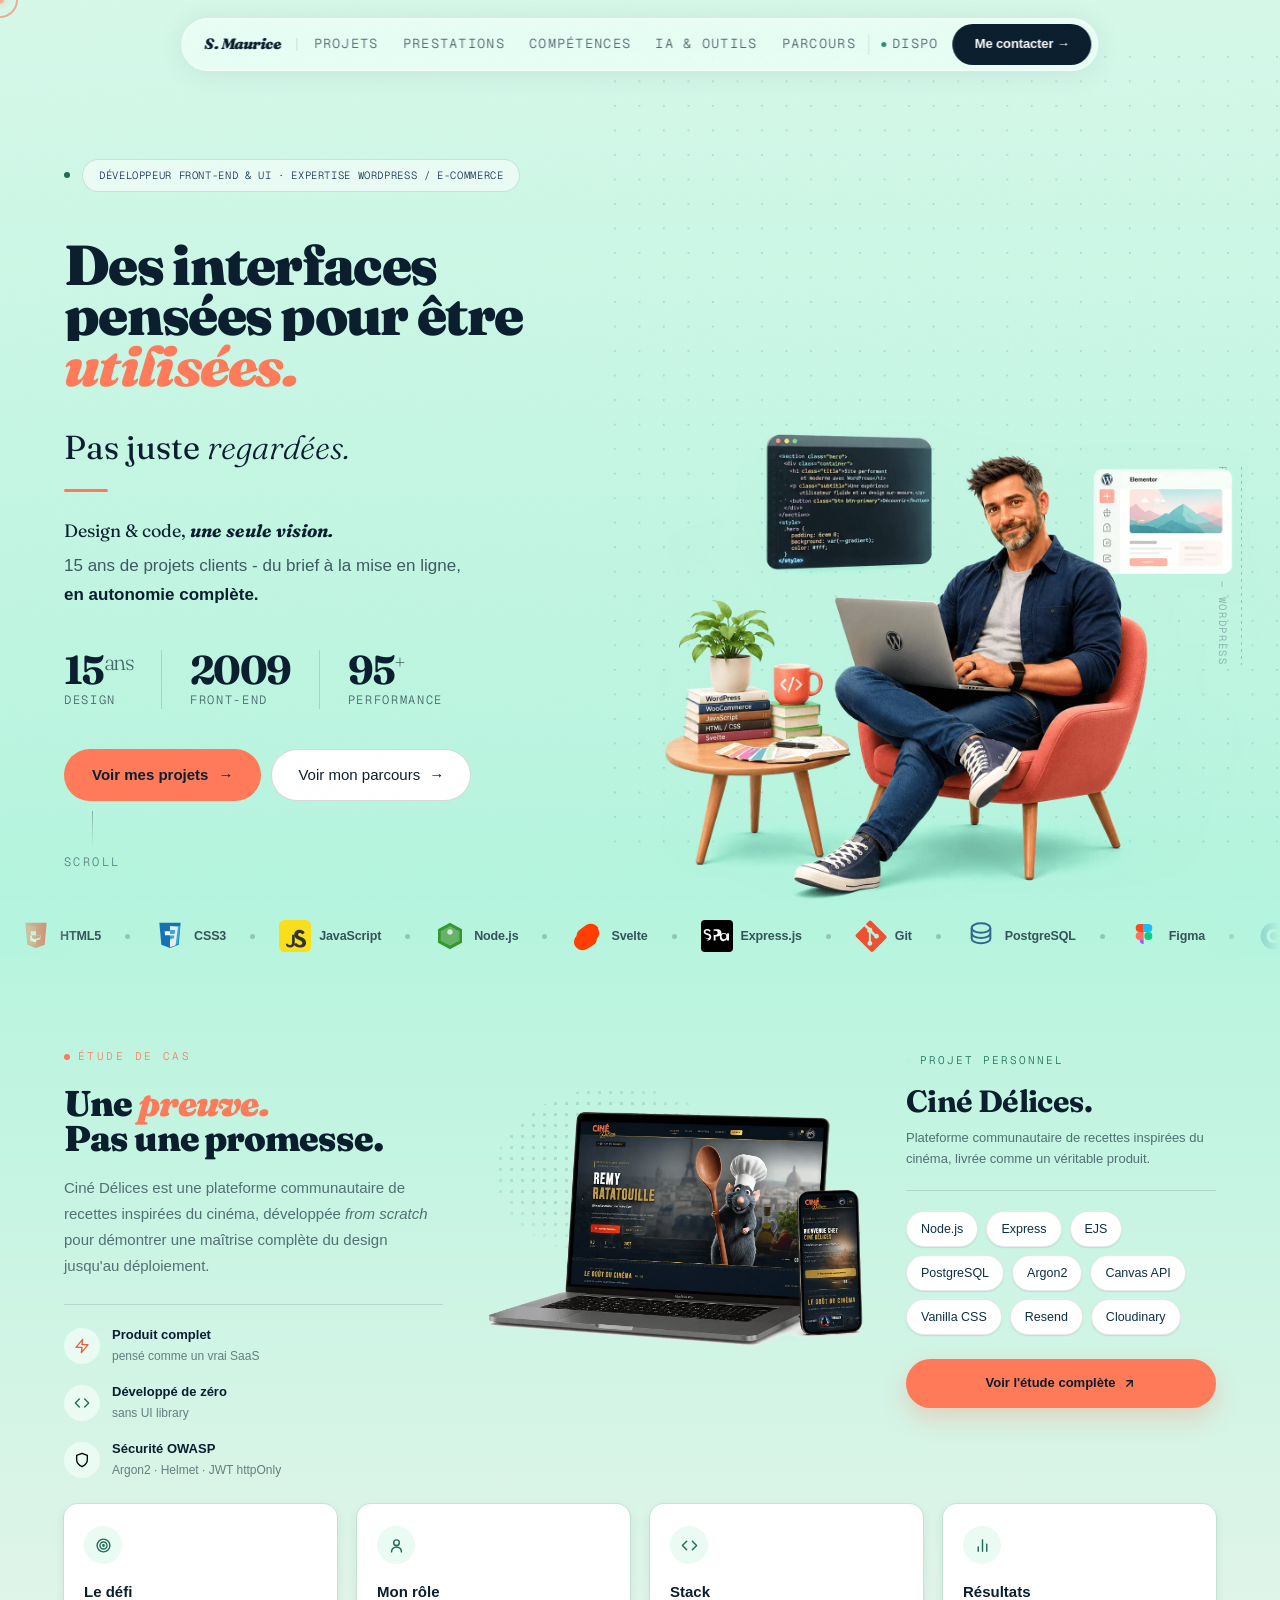
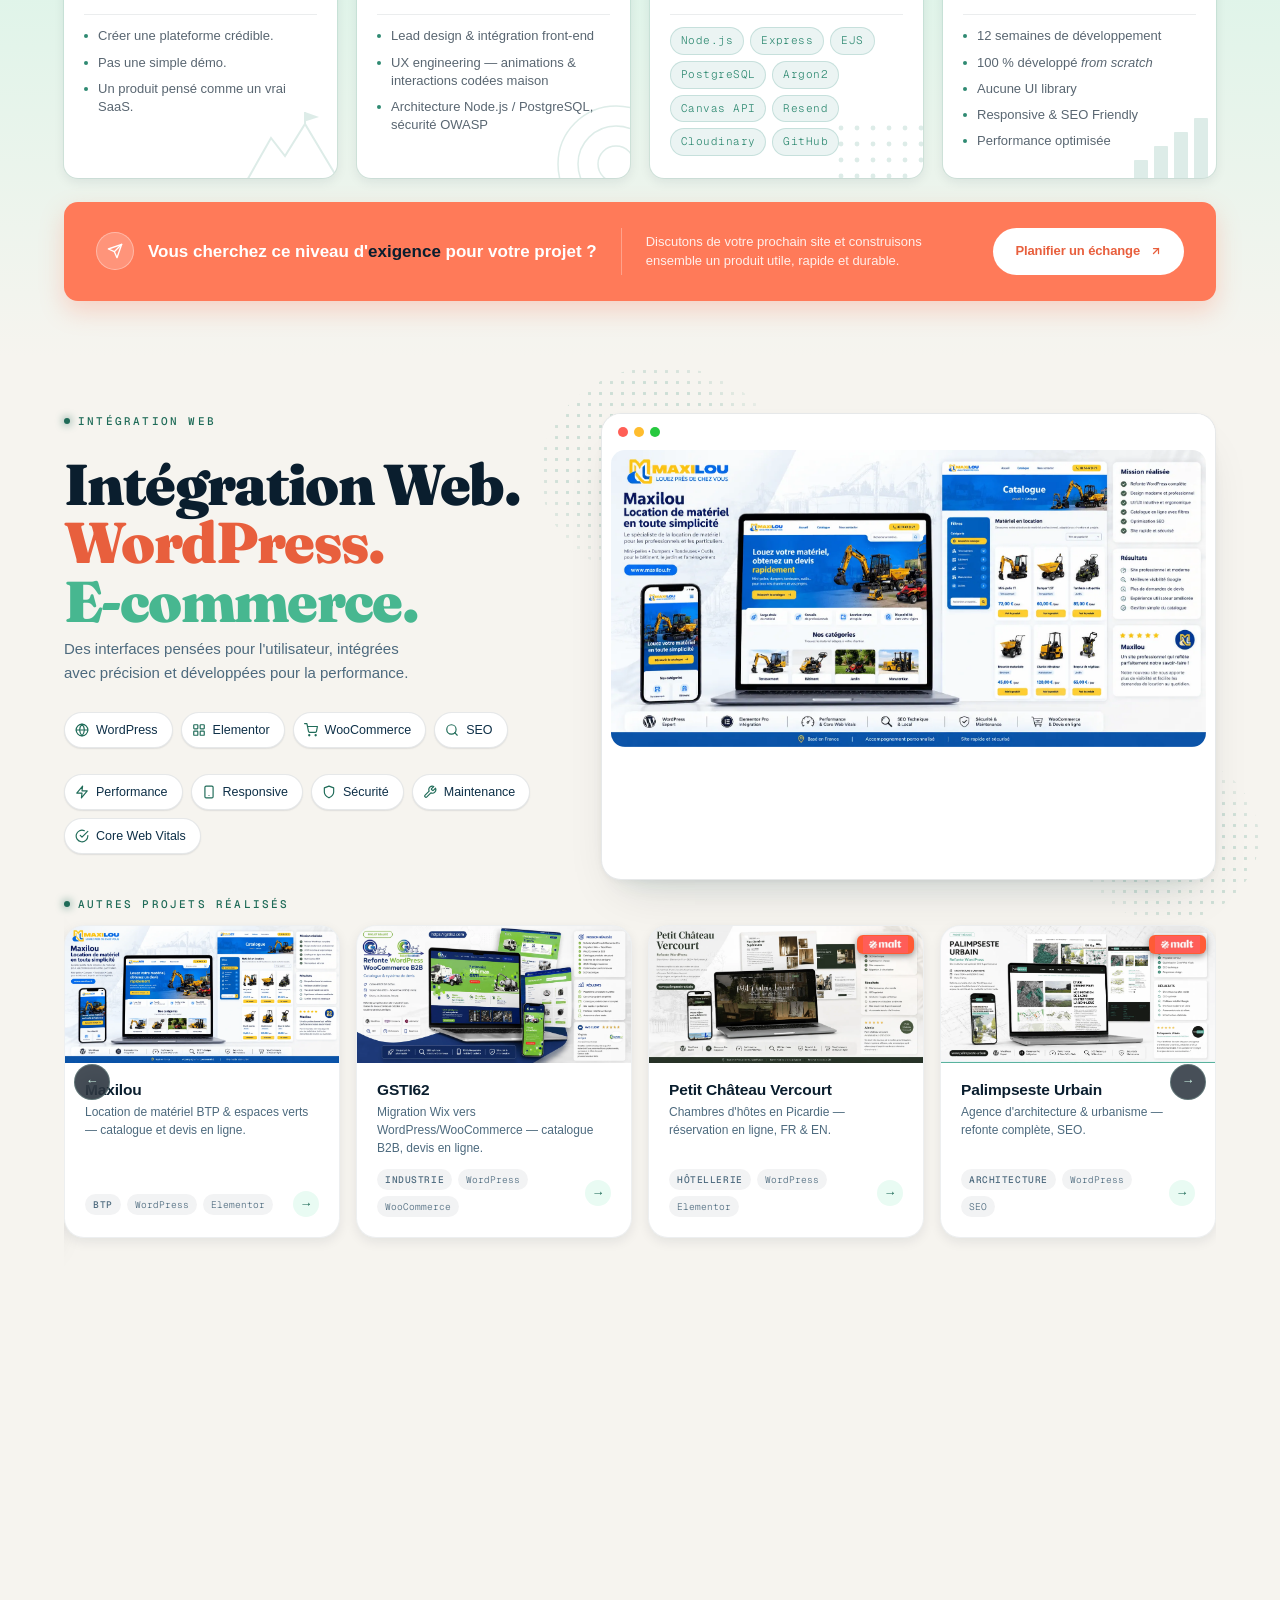
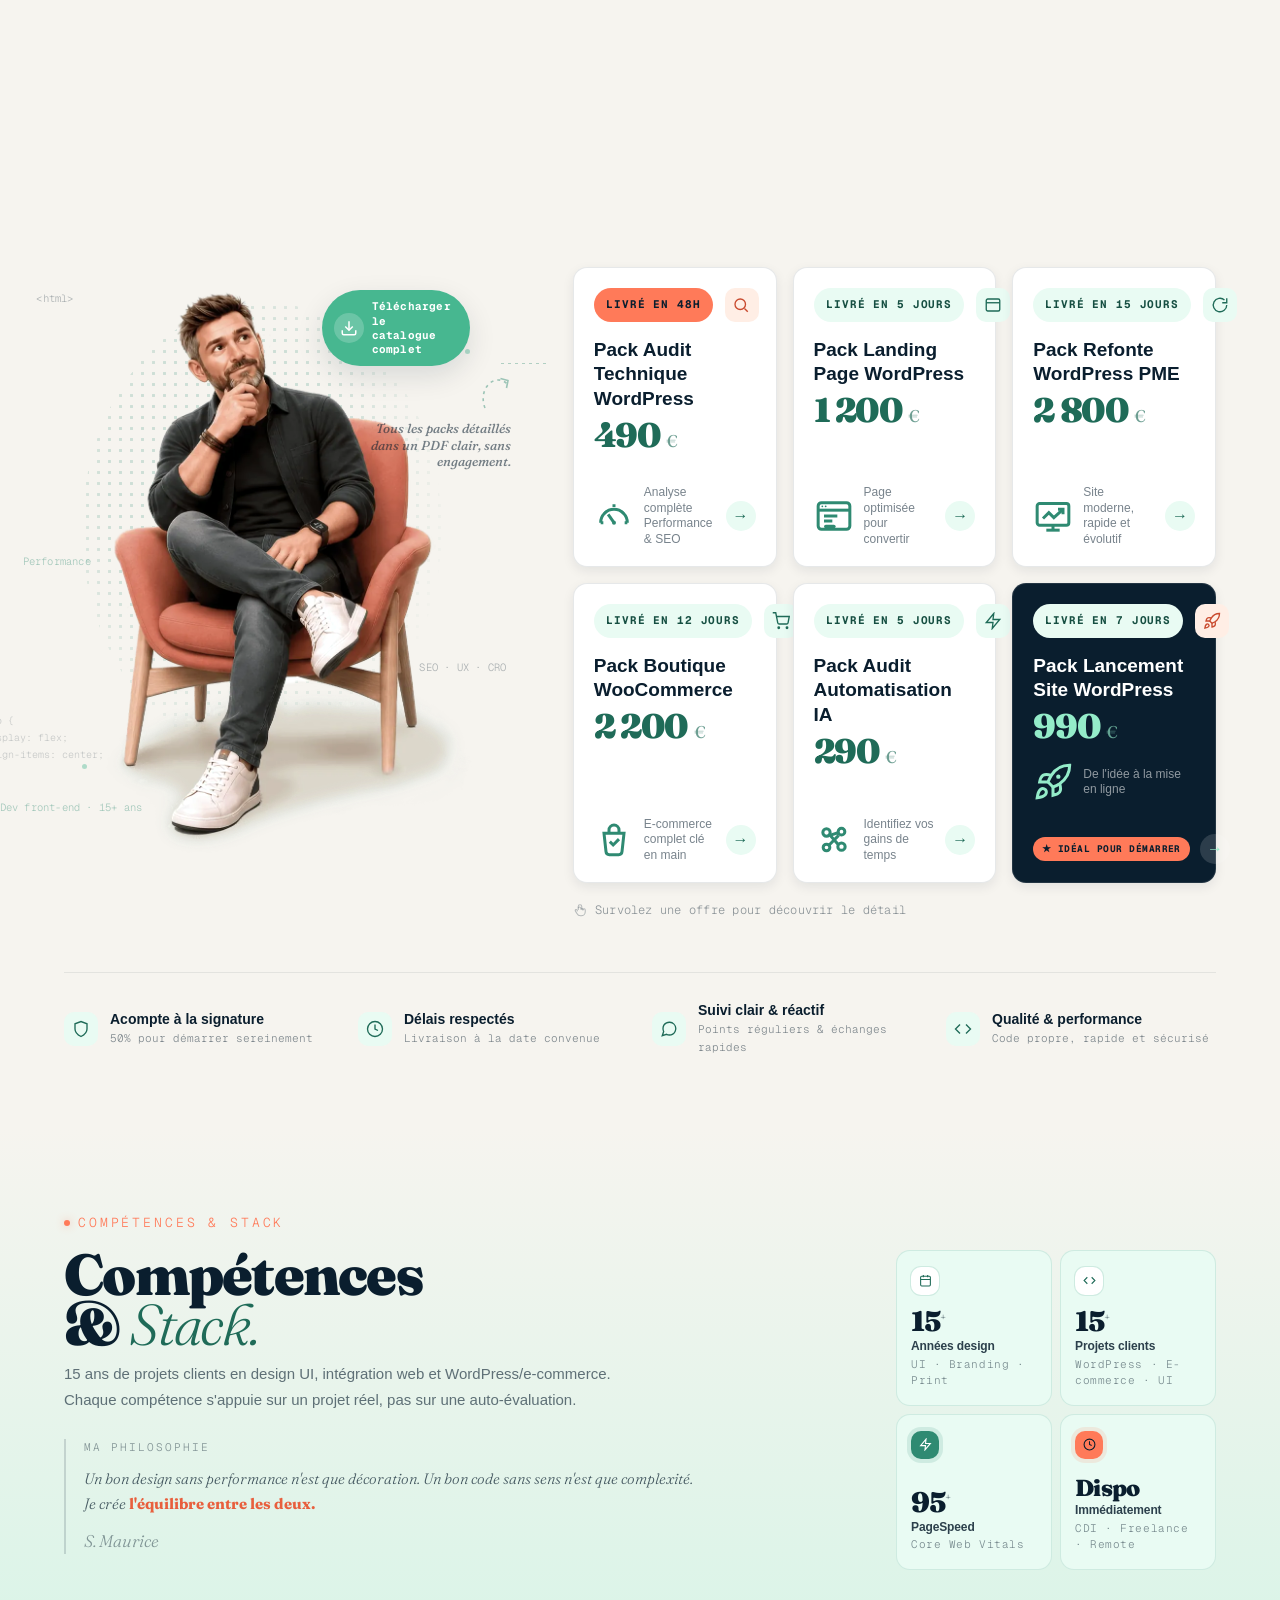
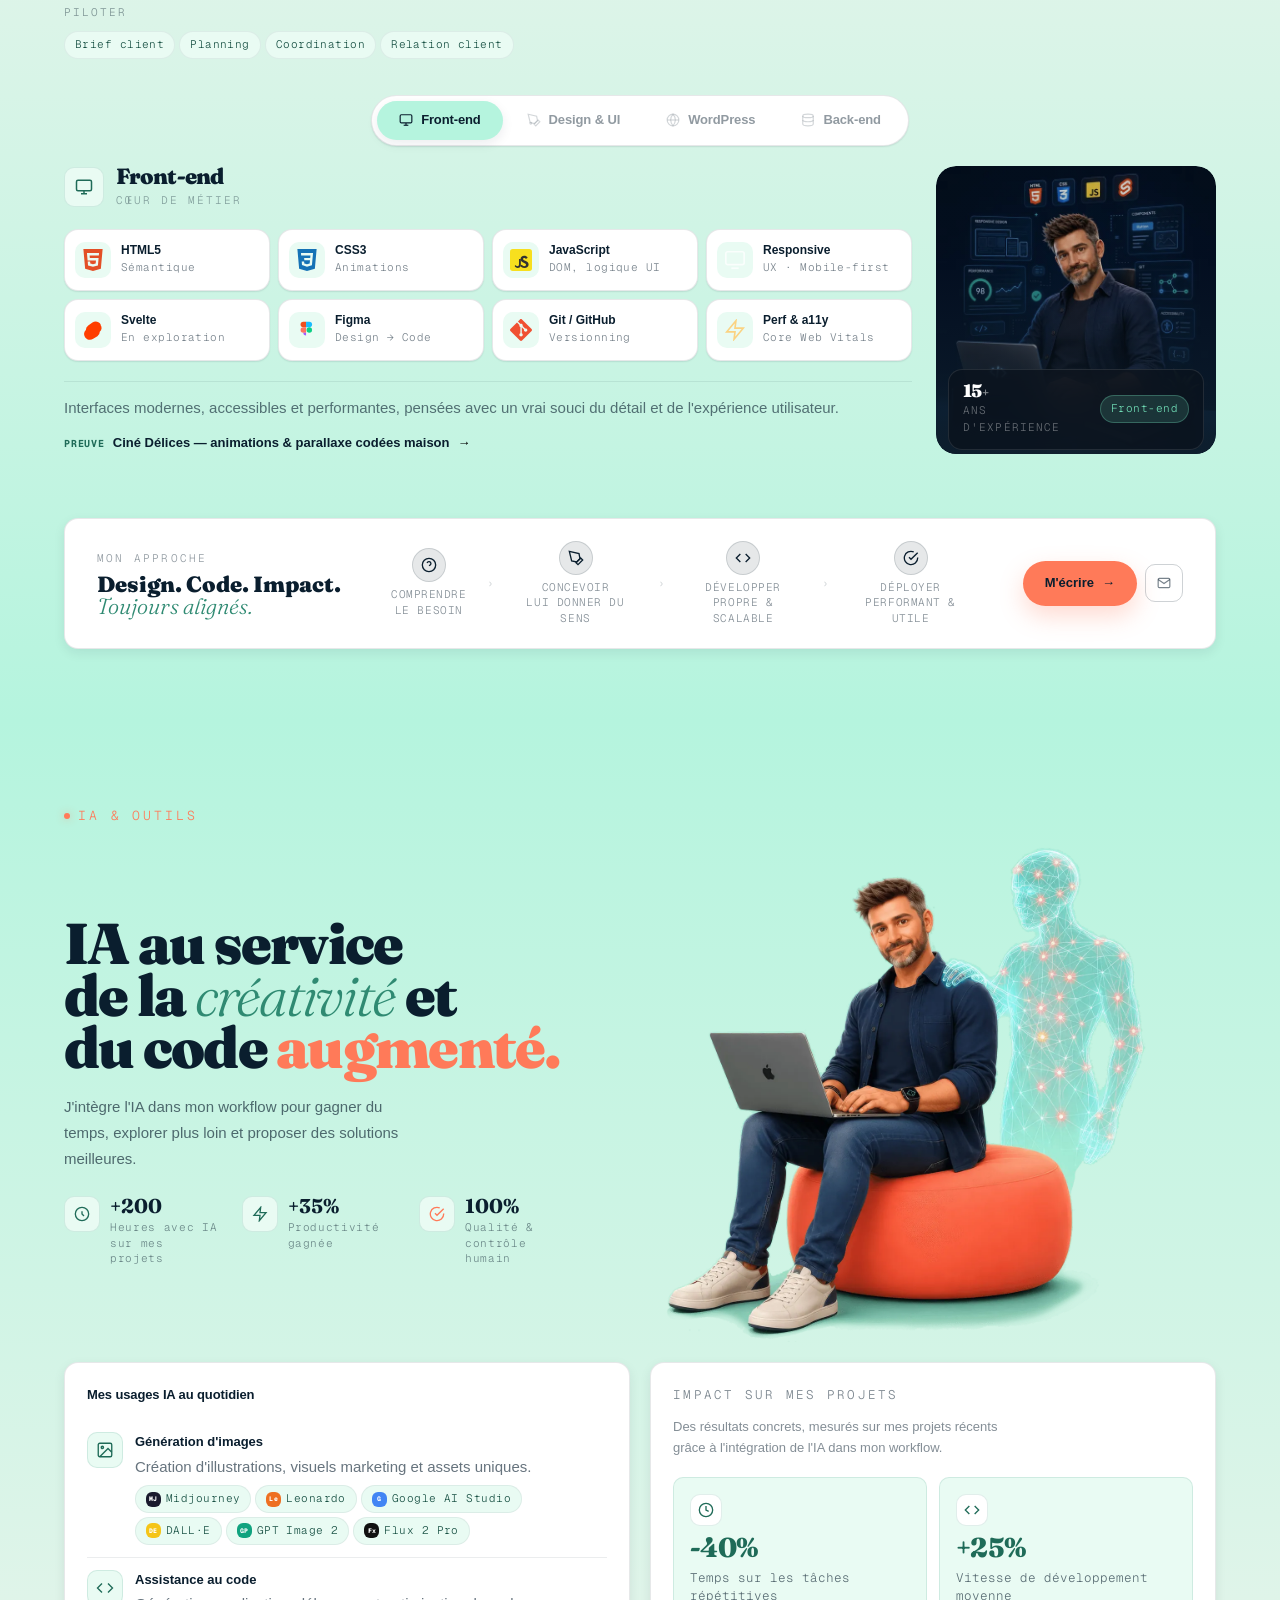
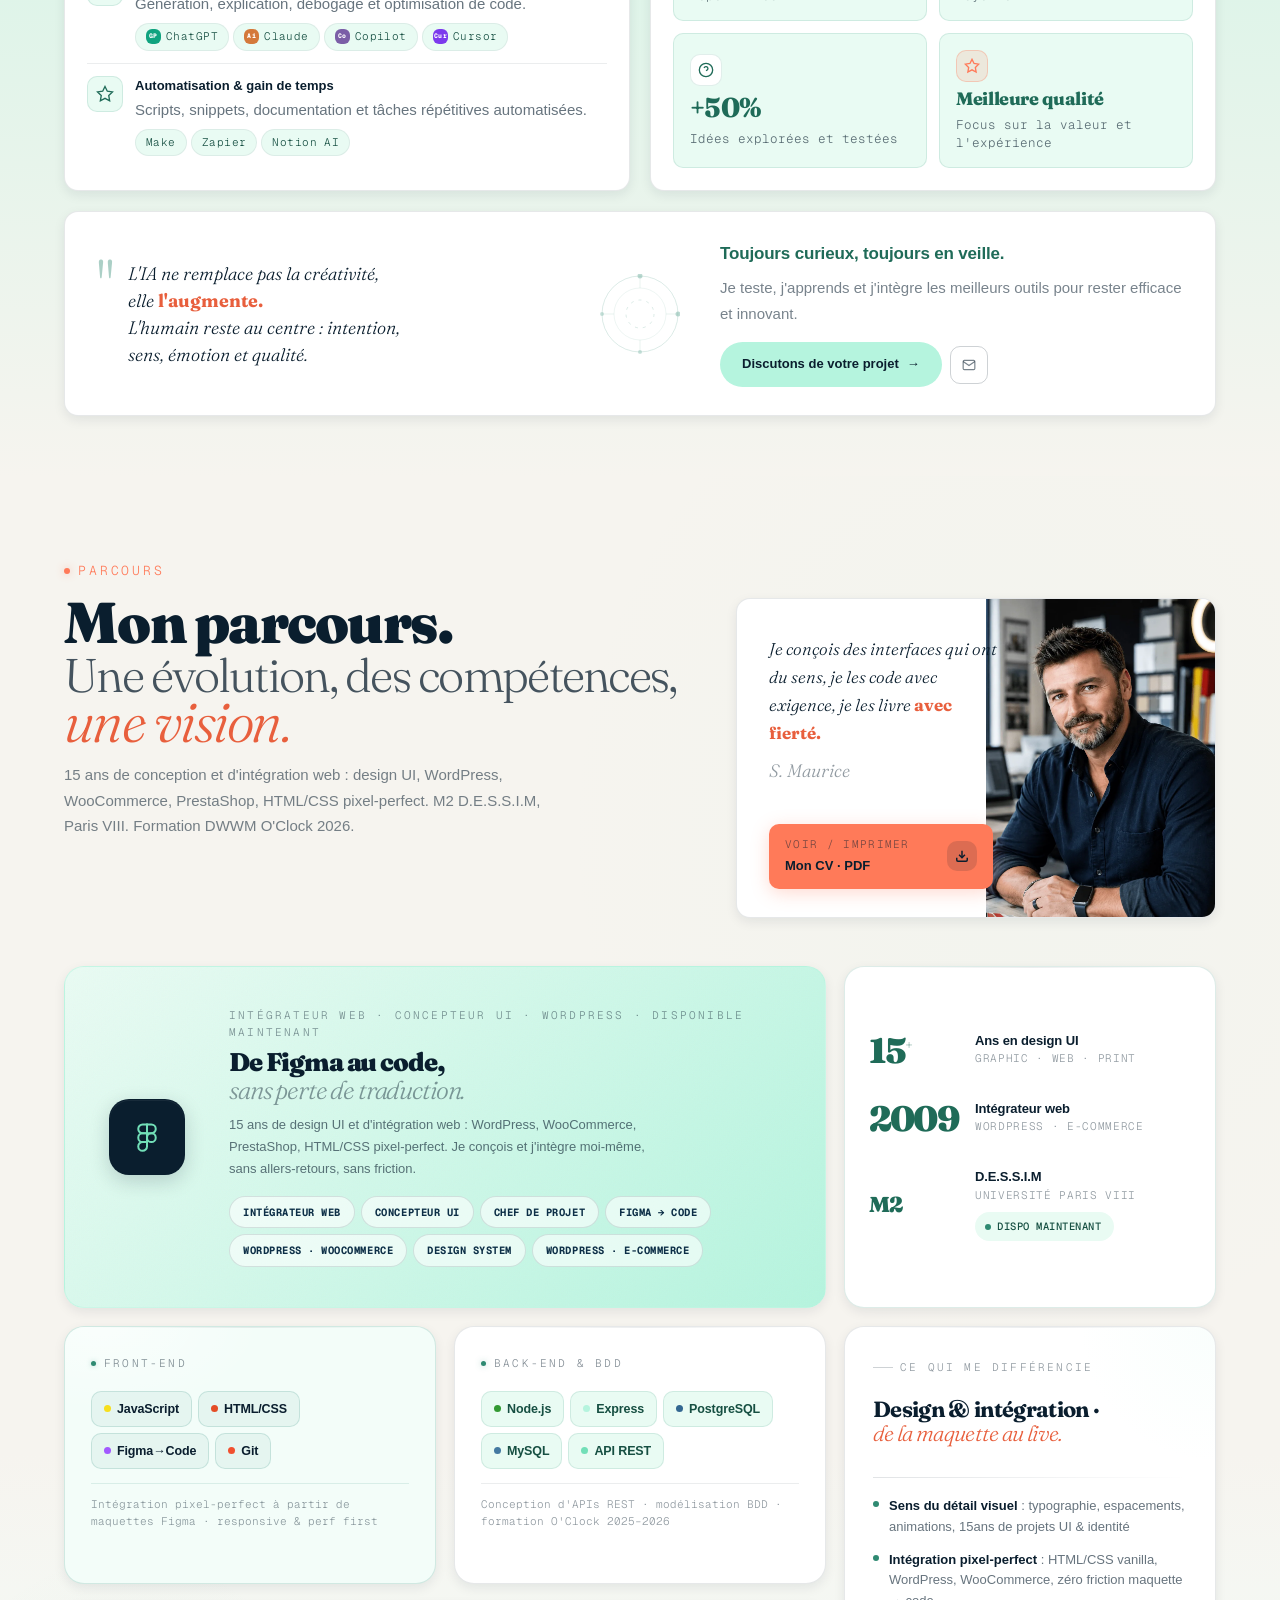
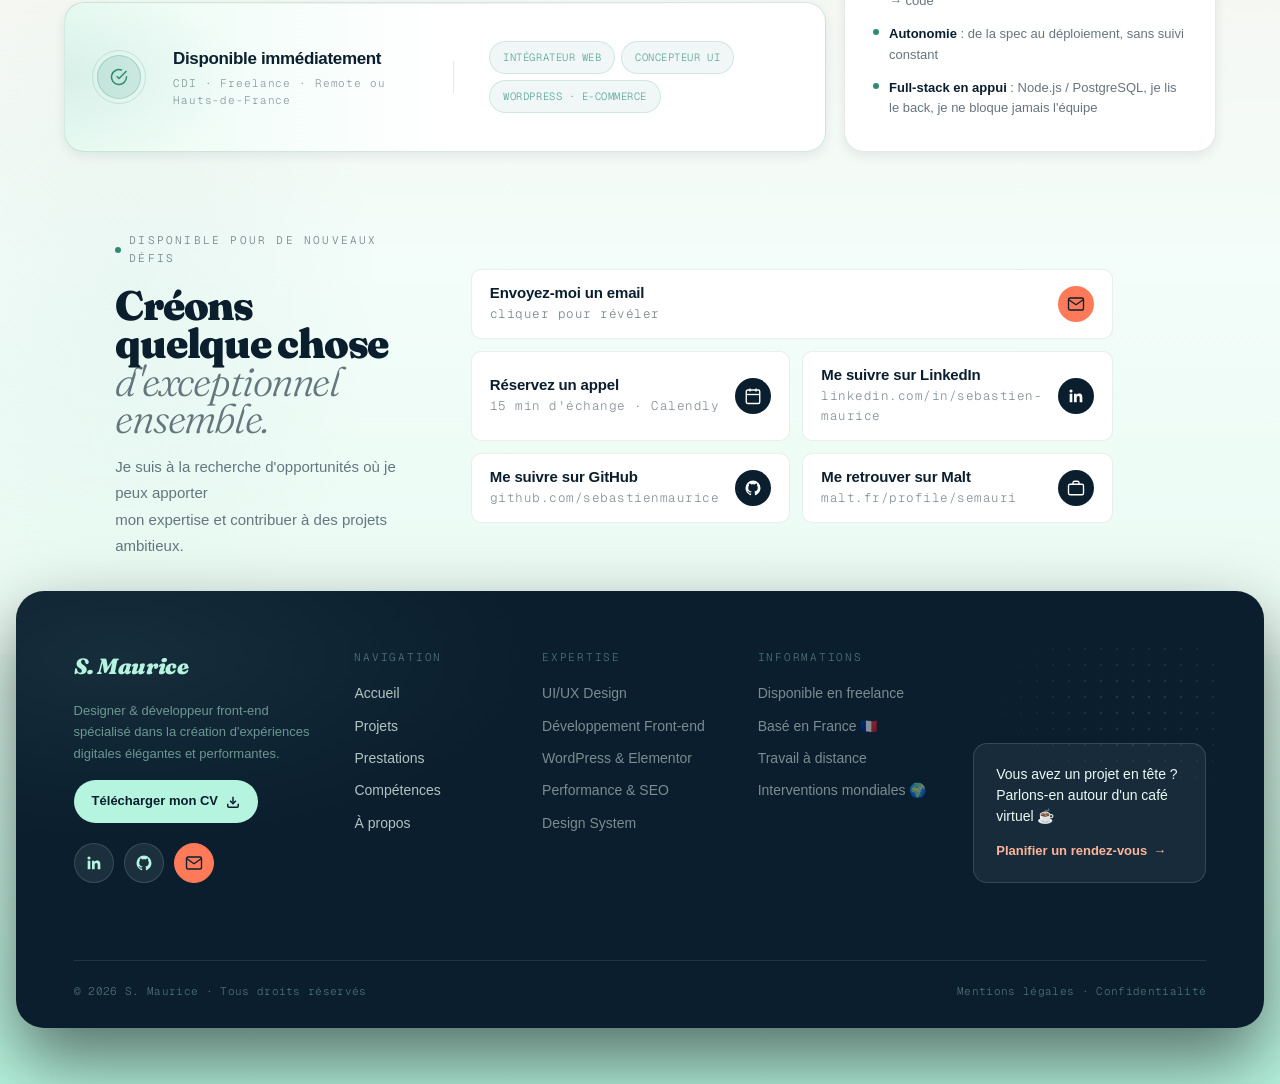
==== index.html @ fa8624ce "Prestations : illustration + legende sous chaque carte (6 pictogrammes SVG maison, meme langage grap" ====
<!DOCTYPE html>
<html lang="fr">
<head>
<meta charset="UTF-8"/>
<meta name="viewport" content="width=device-width, initial-scale=1.0"/>
<title>Sébastien Maurice · Développeur Front-End & Intégrateur Web · Concepteur UI · WordPress · WooCommerce</title>
<meta name="description" content="Développeur Front-End & Intégrateur Web freelance, 15 ans d'expérience. WordPress, WooCommerce, Elementor Pro, Figma → code pixel-perfect. SEO technique & Core Web Vitals. Disponible immédiatement."/>
<meta name="robots" content="index, follow"/>
<link rel="canonical" href="https://sebastienmaurice.github.io/"/>
<meta property="og:type" content="website"/>
<meta property="og:url" content="https://sebastienmaurice.github.io/"/>
<meta property="og:title" content="Sébastien Maurice · Développeur Front-End & Intégrateur Web · WordPress · WooCommerce"/>
<meta property="og:description" content="Développeur Front-End & Intégrateur Web freelance, 15 ans. WordPress, WooCommerce, Figma → pixel-perfect. SEO technique & Core Web Vitals. Disponible immédiatement."/>
<meta property="og:image" content="https://sebastienmaurice.github.io/assets/img/hero/dev-front-end-integrateur-wordpress-seb-2026.png"/>
<meta name="twitter:card" content="summary_large_image"/>
<meta name="twitter:title" content="Sébastien Maurice · Développeur Front-End & Intégrateur Web · WordPress · WooCommerce"/>
<meta name="twitter:description" content="Développeur Front-End & Intégrateur Web freelance, 15 ans. WordPress, WooCommerce, Figma → pixel-perfect. SEO & Core Web Vitals. Disponible immédiatement."/>
<link rel="icon" type="image/x-icon" href="assets/img/favicon/favicon.ico"/>
<link rel="icon" type="image/png" sizes="32x32" href="assets/img/favicon/favicon-32x32.png"/>
<link rel="icon" type="image/png" sizes="16x16" href="assets/img/favicon/favicon-16x16.png"/>
<link rel="apple-touch-icon" sizes="180x180" href="assets/img/favicon/apple-touch-icon.png"/>
<link rel="manifest" href="assets/img/favicon/site.webmanifest"/>
<link rel="preconnect" href="https://fonts.googleapis.com"/>
<link rel="preconnect" href="https://fonts.gstatic.com" crossorigin/>
<link href="https://fonts.googleapis.com/css2?family=Fraunces:ital,opsz,wght@0,9..144,400;0,9..144,700;0,9..144,900;1,9..144,400&family=Cabinet+Grotesk:wght@400;700;900&family=Geist+Mono:wght@400;500&display=swap" rel="stylesheet"/>
<link rel="stylesheet" href="css/style.css"/>
</head>
<body>

<div id="cur"></div>
<div id="cring"></div>

<a href="#main-content" class="skip-to-content">Aller au contenu principal</a>

<nav class="sitenav" id="nav">
  <span class="nav-logo">S. Maurice</span>
  <div class="nav-sep"></div>
  <div class="nav-links" id="navLinks">
    <a href="#projets">Projets</a>
    <a href="#prestations">Prestations</a>
    <a href="#stack">Compétences</a>
    <a href="#ia">IA & Outils</a>
    <a href="#parcours">Parcours</a>
  </div>
  <button class="nav-burger" id="navBurger" aria-label="Ouvrir le menu" aria-expanded="false" aria-controls="navLinks">
    <span></span><span></span><span></span>
  </button>
  <div class="nav-avail"><span class="pulse"></span>Dispo</div>
  <a href="#contact" class="nav-cta">Me contacter <span class="cta-arrow">→</span></a>
</nav>

<!-- HERO -->
<section class="hero" id="top">
  <div id="main-content"></div>
  <div class="hero-inner">
    <div class="hero-l">
      <div class="hero-eyebrow">
        <span class="hero-eyebrow-dot"></span>
        <span class="hero-eyebrow-tag">Développeur Front-End &amp; UI · Expertise WordPress / E-commerce</span>
      </div>
      <h1 class="hero-h1">
        <span class="h1-line"><span class="h1-word">Des interfaces</span></span>
        <span class="h1-line"><span class="h1-word">pensées pour être</span></span>
        <span class="h1-line"><span class="h1-word"><em style="color:var(--color-accent-warm);font-style:italic">utilisées.</em></span></span>
      </h1>
      <p class="hero-subhead">Pas juste <em>regardées.</em><span class="hero-subhead-bar"></span></p>
      <p class="hero-desc">
        <span class="hero-desc-lead">Design & code, <em>une seule vision.</em></span>
        15 ans de projets clients - du brief à la mise en ligne, <strong>en autonomie complète.</strong>
      </p>
      <div class="hero-kpis">
        <div class="kpi"><span class="kpi-val">15<sup>ans</sup></span><span class="kpi-lbl">Design</span></div>
        <div class="kpi"><span class="kpi-val">2009</span><span class="kpi-lbl">Front-end</span></div>
        <div class="kpi"><span class="kpi-val">95<sup>+</sup></span><span class="kpi-lbl">Performance</span></div>
      </div>
      <div class="hero-actions">
        <a href="#projets" class="btn-dark">Voir mes projets <span class="cta-arrow">→</span></a>
        <a href="#parcours" class="btn-outline-dark">Voir mon parcours <span class="cta-arrow">→</span></a>
      </div>
    </div>
  </div>

  <svg class="hero-circles" viewBox="0 0 760 900" xmlns="http://www.w3.org/2000/svg" preserveAspectRatio="xMidYMid meet">
    <defs><pattern id="hdots" width="28" height="28" patternUnits="userSpaceOnUse"><circle cx="1" cy="1" r=".9" fill="rgba(10,30,46,.22)"/></pattern></defs>
    <rect width="760" height="900" fill="url(#hdots)"/>
  </svg>

  <div class="hero-signature" id="heroSignature" aria-hidden="true">
    <span class="hero-signature-label">Front-end — UI — WordPress</span>
    <span class="hero-signature-thread"></span>
  </div>

  <img
    src="assets/img/hero/dev-front-end-integrateur-wordpress-seb-2026.webp"
    onerror="this.src='assets/profil-seb-2026.webp'"
    alt="Sébastien Maurice, Intégrateur Web &amp; Concepteur UI"
    class="hero-photo"
    fetchpriority="high"
    width="1448"
    height="1086"
  />
  <a href="#profil" class="hero-scroll" aria-label="Défiler vers la section suivante"><div class="scroll-line"></div><span>Scroll</span></a>
</section>

<!-- PROFIL / ETUDE DE CAS -->
<section class="profil-sec" id="profil" aria-label="Étude de cas">
<div class="story-bar" data-reveal>
  <div class="story-bar-inner">
    <div class="techbar-track-wrap">
      <div class="techbar-track" id="techbarTrack"></div>
    </div>
  </div>
</div>

  <div class="profil-inner">

    <div class="cs-top">

      <!-- LEFT INTRO -->
      <div class="cs-intro" data-reveal>
        <span class="va-label">Étude de cas</span>
        <h2 class="cs-title">Une <em>preuve.</em><br>Pas une promesse.</h2>
        <p class="cs-desc">Ciné Délices est une plateforme communautaire de recettes inspirées du cinéma, développée <em>from scratch</em> pour démontrer une maîtrise complète du design jusqu'au déploiement.</p>
        <div class="cs-badges">
          <div class="cs-badge">
            <div class="cs-badge-icon"><svg width="16" height="16" viewBox="0 0 24 24" fill="none" stroke="currentColor" stroke-width="2" stroke-linecap="round" stroke-linejoin="round"><path d="M13 2 3 14h9l-1 8 10-12h-9l1-8z"/></svg></div>
            <div class="cs-badge-text"><strong>Produit complet</strong><span>pensé comme un vrai SaaS</span></div>
          </div>
          <div class="cs-badge">
            <div class="cs-badge-icon"><svg width="16" height="16" viewBox="0 0 24 24" fill="none" stroke="currentColor" stroke-width="2" stroke-linecap="round" stroke-linejoin="round"><polyline points="16 18 22 12 16 6"/><polyline points="8 6 2 12 8 18"/></svg></div>
            <div class="cs-badge-text"><strong>Développé de zéro</strong><span>sans UI library</span></div>
          </div>
          <div class="cs-badge">
            <div class="cs-badge-icon"><svg width="16" height="16" viewBox="0 0 24 24" fill="none" stroke="currentColor" stroke-width="2" stroke-linecap="round" stroke-linejoin="round"><path d="M12 22s8-4 8-10V5l-8-3-8 3v7c0 6 8 10 8 10z"/></svg></div>
            <div class="cs-badge-text"><strong>Sécurité OWASP</strong><span>Argon2 · Helmet · JWT httpOnly</span></div>
          </div>
        </div>
      </div>

      <!-- RIGHT - case study card -->
      <div class="cs-card" data-reveal>
        <div class="cs-card-mockup">
          <img class="cs-mock-flat" src="assets/img/front-back/cine-delices/cine-delices-homepage-presentation-responsive.webp" alt="Ciné Délices, page d'accueil sur ordinateur et mobile" loading="lazy"/>
        </div>
        <div class="cs-card-info">
          <span class="cs-card-eyebrow"><span class="cs-dot"></span>Projet personnel</span>
          <h3 class="cs-card-title">Ciné Délices.</h3>
          <p class="cs-card-sub">Plateforme communautaire de recettes inspirées du cinéma, livrée comme un véritable produit.</p>
          <div class="cs-tags">
            <span>Node.js</span><span>Express</span><span>EJS</span>
            <span>PostgreSQL</span><span>Argon2</span><span>Canvas API</span>
            <span>Vanilla CSS</span><span>Resend</span><span>Cloudinary</span>
          </div>
          <a href="cine-delices.html" class="cs-cta-btn">Voir l'étude complète<svg width="13" height="13" viewBox="0 0 24 24" fill="none" stroke="currentColor" stroke-width="2.5" stroke-linecap="round" stroke-linejoin="round"><line x1="7" y1="17" x2="17" y2="7"/><polyline points="7 7 17 7 17 17"/></svg></a>
        </div>
      </div>

    </div>

    <!-- 4 MINI CARDS -->
    <div class="cs-grid">
      <div class="cs-mini-card" data-reveal>
        <div class="cs-mini-icon"><svg width="17" height="17" viewBox="0 0 24 24" fill="none" stroke="currentColor" stroke-width="2" stroke-linecap="round" stroke-linejoin="round"><circle cx="12" cy="12" r="9"/><circle cx="12" cy="12" r="5"/><circle cx="12" cy="12" r="1"/></svg></div>
        <div class="cs-mini-label">Le défi</div>
        <ul class="cs-mini-list">
          <li>Créer une plateforme crédible.</li>
          <li>Pas une simple démo.</li>
          <li>Un produit pensé comme un vrai SaaS.</li>
        </ul>
        <svg class="cs-mini-deco" width="100" height="72" viewBox="0 0 100 72" fill="none" xmlns="http://www.w3.org/2000/svg"><path d="M2 72 28 26l14 18 20-32 36 60" stroke="currentColor" stroke-width="2"/><line x1="62" y1="12" x2="62" y2="0" stroke="currentColor" stroke-width="2"/><path d="M62 0 76 5 62 9.5Z" fill="currentColor"/></svg>
      </div>
      <div class="cs-mini-card" data-reveal>
        <div class="cs-mini-icon"><svg width="17" height="17" viewBox="0 0 24 24" fill="none" stroke="currentColor" stroke-width="2" stroke-linecap="round" stroke-linejoin="round"><circle cx="12" cy="8" r="4"/><path d="M5 21a7 7 0 0 1 14 0"/></svg></div>
        <div class="cs-mini-label">Mon rôle</div>
        <ul class="cs-mini-list">
          <li>Lead design &amp; intégration front-end</li>
          <li>UX engineering — animations &amp; interactions codées maison</li>
          <li>Architecture Node.js / PostgreSQL, sécurité OWASP</li>
        </ul>
        <svg class="cs-mini-deco" width="100" height="100" viewBox="0 0 100 100" fill="none" xmlns="http://www.w3.org/2000/svg"><circle cx="80" cy="80" r="58" stroke="currentColor" stroke-width="1.5"/><circle cx="80" cy="80" r="38" stroke="currentColor" stroke-width="1.5"/><circle cx="80" cy="80" r="18" stroke="currentColor" stroke-width="1.5"/></svg>
      </div>
      <div class="cs-mini-card" data-reveal>
        <div class="cs-mini-icon"><svg width="17" height="17" viewBox="0 0 24 24" fill="none" stroke="currentColor" stroke-width="2" stroke-linecap="round" stroke-linejoin="round"><polyline points="16 18 22 12 16 6"/><polyline points="8 6 2 12 8 18"/></svg></div>
        <div class="cs-mini-label">Stack</div>
        <div class="cs-mini-chips">
          <span>Node.js</span><span>Express</span><span>EJS</span>
          <span>PostgreSQL</span><span>Argon2</span><span>Canvas API</span>
          <span>Resend</span><span>Cloudinary</span><span>GitHub</span>
        </div>
        <svg class="cs-mini-deco" width="92" height="60" viewBox="0 0 92 60" fill="currentColor" xmlns="http://www.w3.org/2000/svg"><circle cx="4" cy="4" r="2.4"/><circle cx="20" cy="4" r="2.4"/><circle cx="36" cy="4" r="2.4"/><circle cx="52" cy="4" r="2.4"/><circle cx="68" cy="4" r="2.4"/><circle cx="84" cy="4" r="2.4"/><circle cx="4" cy="20" r="2.4"/><circle cx="20" cy="20" r="2.4"/><circle cx="36" cy="20" r="2.4"/><circle cx="52" cy="20" r="2.4"/><circle cx="68" cy="20" r="2.4"/><circle cx="84" cy="20" r="2.4"/><circle cx="4" cy="36" r="2.4"/><circle cx="20" cy="36" r="2.4"/><circle cx="36" cy="36" r="2.4"/><circle cx="52" cy="36" r="2.4"/><circle cx="68" cy="36" r="2.4"/><circle cx="84" cy="36" r="2.4"/><circle cx="4" cy="52" r="2.4"/><circle cx="20" cy="52" r="2.4"/><circle cx="36" cy="52" r="2.4"/><circle cx="52" cy="52" r="2.4"/><circle cx="68" cy="52" r="2.4"/><circle cx="84" cy="52" r="2.4"/></svg>
      </div>
      <div class="cs-mini-card" data-reveal>
        <div class="cs-mini-icon"><svg width="17" height="17" viewBox="0 0 24 24" fill="none" stroke="currentColor" stroke-width="2" stroke-linecap="round" stroke-linejoin="round"><line x1="18" y1="20" x2="18" y2="10"/><line x1="12" y1="20" x2="12" y2="4"/><line x1="6" y1="20" x2="6" y2="14"/></svg></div>
        <div class="cs-mini-label">Résultats</div>
        <ul class="cs-mini-list cs-mini-list-check">
          <li>12 semaines de développement</li>
          <li>100&nbsp;% développé <em>from scratch</em></li>
          <li>Aucune UI library</li>
          <li>Responsive &amp; SEO Friendly</li>
          <li>Performance optimisée</li>
        </ul>
        <svg class="cs-mini-deco" width="88" height="66" viewBox="0 0 88 66" fill="currentColor" xmlns="http://www.w3.org/2000/svg"><rect x="0" y="42" width="14" height="24" rx="1"/><rect x="20" y="28" width="14" height="38" rx="1"/><rect x="40" y="14" width="14" height="52" rx="1"/><rect x="60" y="0" width="14" height="66" rx="1"/></svg>
      </div>
    </div>

    <!-- BOTTOM CTA BAR -->
    <div class="cs-cta-bar" data-reveal>
      <div class="cs-cta-bar-left">
        <span class="cs-cta-bar-icon"><svg width="16" height="16" viewBox="0 0 24 24" fill="none" stroke="currentColor" stroke-width="2" stroke-linecap="round" stroke-linejoin="round"><line x1="22" y1="2" x2="11" y2="13"/><polygon points="22 2 15 22 11 13 2 9 22 2"/></svg></span>
        <span class="cs-cta-bar-text">Vous cherchez ce niveau d'<em>exigence</em> pour votre projet ?</span>
      </div>
      <div class="cs-cta-bar-sep"></div>
      <div class="cs-cta-bar-mid">Discutons de votre prochain site et construisons ensemble un produit utile, rapide et durable.</div>
      <a href="mailto:overseb75@gmail.com" class="cs-cta-bar-btn">Planifier un échange<svg width="12" height="12" viewBox="0 0 24 24" fill="none" stroke="currentColor" stroke-width="2.5" stroke-linecap="round" stroke-linejoin="round"><line x1="7" y1="17" x2="17" y2="7"/><polyline points="7 7 17 7 17 17"/></svg></a>
    </div>

  </div>
</section>

<!-- BENTO -->
<section class="bento-section" id="projets">
  <div class="b-inner">
    <div class="b-top-zone">
      <div class="b-left-col">
        <div class="b-header-row" data-reveal>
          <div class="b-section-label">Intégration Web</div>
        </div>
        <div class="b-hero-row" data-reveal>
          <h2 class="b-hero-title">Intégration Web.<br><em class="l-coral">WordPress.</em><br><em class="l-mint">E-commerce.</em></h2>
          <p class="b-hero-subtitle">Des interfaces pensées pour l'utilisateur, intégrées avec précision et développées pour la performance.</p>
        </div>
        <div class="b-skill-pills" data-reveal>
          <span class="b-skill-pill"><svg width="14" height="14" viewBox="0 0 24 24" fill="none" stroke="currentColor" stroke-width="2" stroke-linecap="round" stroke-linejoin="round"><circle cx="12" cy="12" r="10"/><line x1="2" y1="12" x2="22" y2="12"/><path d="M12 2a15.3 15.3 0 0 1 4 10 15.3 15.3 0 0 1-4 10 15.3 15.3 0 0 1-4-10 15.3 15.3 0 0 1 4-10z"/></svg>WordPress</span>
          <span class="b-skill-pill"><svg width="14" height="14" viewBox="0 0 24 24" fill="none" stroke="currentColor" stroke-width="2" stroke-linecap="round" stroke-linejoin="round"><rect x="3" y="3" width="7" height="7" rx="1"/><rect x="14" y="3" width="7" height="7" rx="1"/><rect x="14" y="14" width="7" height="7" rx="1"/><rect x="3" y="14" width="7" height="7" rx="1"/></svg>Elementor</span>
          <span class="b-skill-pill"><svg width="14" height="14" viewBox="0 0 24 24" fill="none" stroke="currentColor" stroke-width="2" stroke-linecap="round" stroke-linejoin="round"><circle cx="9" cy="21" r="1"/><circle cx="20" cy="21" r="1"/><path d="M1 1h4l2.68 13.39a2 2 0 0 0 2 1.61h9.72a2 2 0 0 0 2-1.61L23 6H6"/></svg>WooCommerce</span>
          <span class="b-skill-pill"><svg width="14" height="14" viewBox="0 0 24 24" fill="none" stroke="currentColor" stroke-width="2" stroke-linecap="round" stroke-linejoin="round"><circle cx="11" cy="11" r="8"/><line x1="21" y1="21" x2="16.65" y2="16.65"/></svg>SEO</span>
        </div>
        <div class="b-skill-pills" data-reveal>
          <span class="b-skill-pill"><svg width="14" height="14" viewBox="0 0 24 24" fill="none" stroke="currentColor" stroke-width="2" stroke-linecap="round" stroke-linejoin="round"><polygon points="13 2 3 14 12 14 11 22 21 10 12 10 13 2"/></svg>Performance</span>
          <span class="b-skill-pill"><svg width="14" height="14" viewBox="0 0 24 24" fill="none" stroke="currentColor" stroke-width="2" stroke-linecap="round" stroke-linejoin="round"><rect x="5" y="2" width="14" height="20" rx="2"/><line x1="12" y1="18" x2="12.01" y2="18"/></svg>Responsive</span>
          <span class="b-skill-pill"><svg width="14" height="14" viewBox="0 0 24 24" fill="none" stroke="currentColor" stroke-width="2" stroke-linecap="round" stroke-linejoin="round"><path d="M12 22s8-4 8-10V5l-8-3-8 3v7c0 6 8 10 8 10z"/></svg>Sécurité</span>
          <span class="b-skill-pill"><svg width="14" height="14" viewBox="0 0 24 24" fill="none" stroke="currentColor" stroke-width="2" stroke-linecap="round" stroke-linejoin="round"><path d="M14.7 6.3a1 1 0 0 0 0 1.4l1.6 1.6a1 1 0 0 0 1.4 0l3.77-3.77a6 6 0 0 1-7.94 7.94l-6.91 6.91a2.12 2.12 0 0 1-3-3l6.91-6.91a6 6 0 0 1 7.94-7.94l-3.76 3.76z"/></svg>Maintenance</span>
          <span class="b-skill-pill"><svg width="14" height="14" viewBox="0 0 24 24" fill="none" stroke="currentColor" stroke-width="2" stroke-linecap="round" stroke-linejoin="round"><path d="M22 11.08V12a10 10 0 1 1-5.93-9.14"/><polyline points="22 4 12 14.01 9 11.01"/></svg>Core Web Vitals</span>
        </div>
      </div>
      <div class="b-hero-card-slot">
        <div class="b-hero-parallax-bg" aria-hidden="true">
          <div class="b-hero-blob b-hero-blob--a"></div>
          <div class="b-hero-blob b-hero-blob--b"></div>
        </div>
        <div class="b-card b-card-project-hero" id="projet-maxilou" data-reveal>
        <div class="b-hero-chrome"><span></span><span></span><span></span></div>
        <div class="b-hero-media">
          <img src="assets/img/cms/maxilou.webp" alt="Maxilou, aperçu du site" loading="lazy"/>
        </div>
        <div class="b-hero-content">
          <div class="b-project-badge"><span class="b-project-badge-dot"></span>Projet sélectionné</div>
          <div class="b-project-title">Maxilou</div>
          <div class="b-project-type">Location de matériel BTP &amp; espaces verts</div>
          <div class="b-tech-tags">
            <span class="b-tech-pill"><span class="b-tech-pill-icon" style="background:#21759B"><svg width="11" height="11" viewBox="0 0 24 24" fill="#fff"><circle cx="12" cy="12" r="11"/></svg></span>WordPress</span>
            <span class="b-tech-pill"><span class="b-tech-pill-icon" style="background:#7F54B2"><svg width="11" height="11" viewBox="0 0 24 24" fill="#fff"><circle cx="12" cy="12" r="11"/></svg></span>WooCommerce</span>
            <span class="b-tech-pill"><span class="b-tech-pill-icon" style="background:#f7941d"><svg width="11" height="11" viewBox="0 0 24 24" fill="#fff"><circle cx="12" cy="12" r="11"/></svg></span>Elementor</span>
            <span class="b-tech-pill"><span class="b-tech-pill-icon" style="background:#0EA5A5"><svg width="11" height="11" viewBox="0 0 24 24" fill="#fff"><circle cx="12" cy="12" r="11"/></svg></span>YITH</span>
            <span class="b-tech-pill"><span class="b-tech-pill-icon" style="background:var(--mint-600)"><svg width="12" height="12" viewBox="0 0 24 24" fill="none" stroke="#fff" stroke-width="2.5"><polyline points="16 18 22 12 16 6"/><polyline points="8 6 2 12 8 18"/></svg></span>Snippets</span>
          </div>
          <div class="b-project-desc">Spécialiste de la location de matériel pour professionnels et particuliers (Nord). Création complète du site, catalogue par catégories et devis en ligne.</div>
          <div class="b-project-stats">
            <div class="b-pstat"><svg class="b-pstat-icon" width="15" height="15" viewBox="0 0 24 24" fill="none" stroke="currentColor" stroke-width="2"><polyline points="16 18 22 12 16 6"/><polyline points="8 6 2 12 8 18"/></svg><div><div class="b-pstat-num"><span class="count-num" data-count-to="30">0</span><sup>+</sup></div><div class="b-pstat-label">Références catalogue</div></div></div>
            <div class="b-pstat"><svg class="b-pstat-icon" width="15" height="15" viewBox="0 0 24 24" fill="none" stroke="currentColor" stroke-width="2"><rect x="3" y="3" width="7" height="7" rx="1"/><rect x="14" y="3" width="7" height="7" rx="1"/><rect x="14" y="14" width="7" height="7" rx="1"/><rect x="3" y="14" width="7" height="7" rx="1"/></svg><div><div class="b-pstat-num"><span class="count-num" data-count-to="4">0</span></div><div class="b-pstat-label">Catégories de matériel</div></div></div>
            <div class="b-pstat"><svg class="b-pstat-icon" width="15" height="15" viewBox="0 0 24 24" fill="none" stroke="currentColor" stroke-width="2"><path d="M21 16V8a2 2 0 0 0-1-1.73l-7-4a2 2 0 0 0-2 0l-7 4A2 2 0 0 0 3 8v8a2 2 0 0 0 1 1.73l7 4a2 2 0 0 0 2 0l7-4A2 2 0 0 0 21 16z"/></svg><div><div class="b-pstat-num" style="font-size:13px;line-height:1.3">Devis en<br>ligne</div><div class="b-pstat-label">Formulaire intégré</div></div></div>
          </div>
          <div class="b-project-cta"><a href="https://maxilou.fr/" target="_blank" rel="noopener" class="b-btn-link">Voir le projet <svg width="13" height="13" viewBox="0 0 24 24" fill="none" stroke="currentColor" stroke-width="2.5"><path d="M5 12h14"/><path d="m12 5 7 7-7 7"/></svg></a></div>
        </div>
        </div>
      </div>
    </div>

    <div class="b-section-label" style="margin-bottom:-4px;" data-reveal>Autres projets réalisés</div>
    <div class="b-bottom-row" id="bCarousel">
      <div class="b-carousel-track-wrap">
        <div class="b-carousel-track" id="bCarouselTrack">

          <!-- Maxilou -->
          <a class="b-card b-card-proj" href="https://maxilou.fr/" target="_blank" rel="noopener" style="animation-delay:.42s">
            <div class="b-proj-thumb" onclick="event.preventDefault(); event.stopPropagation(); openImgLightbox(this);">
              <span class="b-proj-zoom-icon" aria-hidden="true"><svg width="16" height="16" viewBox="0 0 24 24" fill="none" stroke="currentColor" stroke-width="2.2" stroke-linecap="round" stroke-linejoin="round"><circle cx="11" cy="11" r="7"/><line x1="21" y1="21" x2="16.65" y2="16.65"/></svg></span>
              <img class="b-card-proj-img" src="assets/img/cms/maxilou.webp" alt="Maxilou" loading="lazy"/>
            </div>
            <div class="b-card-proj-body">
              <h4 class="b-proj-name">Maxilou</h4>
              <p class="b-proj-desc">Location de matériel BTP & espaces verts — catalogue et devis en ligne.</p>
              <div class="b-proj-meta">
                <div class="b-proj-tags"><span class="b-proj-cat">BTP</span><span>WordPress</span><span>Elementor</span></div>
                <span class="b-proj-arrow" aria-hidden="true">→</span>
              </div>
            </div>
          </a>

          <!-- GSTI62 -->
          <a class="b-card b-card-proj" href="https://gsti62.com/" target="_blank" rel="noopener" style="animation-delay:.48s">
            <div class="b-proj-thumb" onclick="event.preventDefault(); event.stopPropagation(); openImgLightbox(this);">
              <span class="b-proj-zoom-icon" aria-hidden="true"><svg width="16" height="16" viewBox="0 0 24 24" fill="none" stroke="currentColor" stroke-width="2.2" stroke-linecap="round" stroke-linejoin="round"><circle cx="11" cy="11" r="7"/><line x1="21" y1="21" x2="16.65" y2="16.65"/></svg></span>
              <img class="b-card-proj-img" src="assets/img/cms/gsti62.webp" alt="GSTI62" loading="lazy"/>
            </div>
            <div class="b-card-proj-body">
              <h4 class="b-proj-name">GSTI62</h4>
              <p class="b-proj-desc">Migration Wix vers WordPress/WooCommerce — catalogue B2B, devis en ligne.</p>
              <div class="b-proj-meta">
                <div class="b-proj-tags"><span class="b-proj-cat">Industrie</span><span>WordPress</span><span>WooCommerce</span></div>
                <span class="b-proj-arrow" aria-hidden="true">→</span>
              </div>
            </div>
          </a>

          <!-- Petit Château Vercourt,badge Malt -->
          <a class="b-card b-card-proj" href="https://www.petitchateauvercourt.com/" target="_blank" rel="noopener" style="animation-delay:.54s">
            <div class="b-proj-thumb" onclick="event.preventDefault(); event.stopPropagation(); openImgLightbox(this);">
              <span class="b-proj-zoom-icon" aria-hidden="true"><svg width="16" height="16" viewBox="0 0 24 24" fill="none" stroke="currentColor" stroke-width="2.2" stroke-linecap="round" stroke-linejoin="round"><circle cx="11" cy="11" r="7"/><line x1="21" y1="21" x2="16.65" y2="16.65"/></svg></span>
              <img class="b-card-proj-img" src="assets/img/cms/petit%20chateau%20vercourt.webp" alt="Petit Château Vercourt" loading="lazy"/>
              <span class="b-malt-badge" aria-label="Mission trouvée via Malt"><img src="assets/img/cms/malt.webp" alt="Malt" loading="lazy"/></span>
            </div>
            <div class="b-card-proj-body">
              <h4 class="b-proj-name">Petit Château Vercourt</h4>
              <p class="b-proj-desc">Chambres d'hôtes en Picardie — réservation en ligne, FR &amp; EN.</p>
              <div class="b-proj-meta">
                <div class="b-proj-tags"><span class="b-proj-cat">Hôtellerie</span><span>WordPress</span><span>Elementor</span></div>
                <span class="b-proj-arrow" aria-hidden="true">→</span>
              </div>
            </div>
          </a>

          <!-- Palimpseste Urbain,badge Malt -->
          <a class="b-card b-card-proj" href="https://www.palimpseste-urbain.com/" target="_blank" rel="noopener" style="animation-delay:.60s">
            <div class="b-proj-thumb" onclick="event.preventDefault(); event.stopPropagation(); openImgLightbox(this);">
              <span class="b-proj-zoom-icon" aria-hidden="true"><svg width="16" height="16" viewBox="0 0 24 24" fill="none" stroke="currentColor" stroke-width="2.2" stroke-linecap="round" stroke-linejoin="round"><circle cx="11" cy="11" r="7"/><line x1="21" y1="21" x2="16.65" y2="16.65"/></svg></span>
              <img class="b-card-proj-img" src="assets/img/cms/Palimpseste%20Urbain.webp" alt="Palimpseste Urbain" loading="lazy"/>
              <span class="b-malt-badge" aria-label="Mission trouvée via Malt"><img src="assets/img/cms/malt.webp" alt="Malt" loading="lazy"/></span>
            </div>
            <div class="b-card-proj-body">
              <h4 class="b-proj-name">Palimpseste Urbain</h4>
              <p class="b-proj-desc">Agence d'architecture &amp; urbanisme — refonte complète, SEO.</p>
              <div class="b-proj-meta">
                <div class="b-proj-tags"><span class="b-proj-cat">Architecture</span><span>WordPress</span><span>SEO</span></div>
                <span class="b-proj-arrow" aria-hidden="true">→</span>
              </div>
            </div>
          </a>

          <!-- Ô Natur'el -->
          <a class="b-card b-card-proj" href="https://onaturel.eu/" target="_blank" rel="noopener" style="animation-delay:.66s">
            <div class="b-proj-thumb" onclick="event.preventDefault(); event.stopPropagation(); openImgLightbox(this);">
              <span class="b-proj-zoom-icon" aria-hidden="true"><svg width="16" height="16" viewBox="0 0 24 24" fill="none" stroke="currentColor" stroke-width="2.2" stroke-linecap="round" stroke-linejoin="round"><circle cx="11" cy="11" r="7"/><line x1="21" y1="21" x2="16.65" y2="16.65"/></svg></span>
              <img class="b-card-proj-img" src="assets/img/cms/onaturel.webp" alt="Ô Natur'el" loading="lazy"/>
            </div>
            <div class="b-card-proj-body">
              <h4 class="b-proj-name">Ô Natur'el</h4>
              <p class="b-proj-desc">Naturopathe &amp; hypnothérapeute — RDV en ligne, boutique intégrée.</p>
              <div class="b-proj-meta">
                <div class="b-proj-tags"><span class="b-proj-cat">Bien-être</span><span>WordPress</span><span>Divi</span></div>
                <span class="b-proj-arrow" aria-hidden="true">→</span>
              </div>
            </div>
          </a>

          <!-- Ciné Délices · projet phare, signature visuelle distincte (fond sombre) -->
          <a class="b-card b-card-proj b-card-proj-flagship" href="cine-delices.html" style="animation-delay:.78s">
            <div class="b-proj-thumb" onclick="event.preventDefault(); event.stopPropagation(); openImgLightbox(this);">
              <span class="b-proj-flagship-badge">★ Projet phare</span>
              <span class="b-proj-zoom-icon" aria-hidden="true"><svg width="16" height="16" viewBox="0 0 24 24" fill="none" stroke="currentColor" stroke-width="2.2" stroke-linecap="round" stroke-linejoin="round"><circle cx="11" cy="11" r="7"/><line x1="21" y1="21" x2="16.65" y2="16.65"/></svg></span>
              <img class="b-card-proj-img" src="assets/img/front-back/cine-delices/couverture-cine-delices.webp" alt="Ciné Délices" loading="lazy"/>
            </div>
            <div class="b-card-proj-body">
              <h4 class="b-proj-name">Ciné Délices</h4>
              <p class="b-proj-desc">Découverte de films &amp; séries avec recommandations personnalisées.</p>
              <div class="b-proj-meta">
                <div class="b-proj-tags"><span class="b-proj-cat">Créatif · Full Stack</span><span>Node.js</span><span>PostgreSQL</span></div>
                <span class="b-proj-arrow" aria-hidden="true">→</span>
              </div>
            </div>
          </a>

          <!-- Galaxy Uniforme,PrestaShop -->
          <a class="b-card b-card-proj" href="https://www.galaxy-uniforme.com/" target="_blank" rel="noopener" style="animation-delay:.84s">
            <div class="b-proj-thumb" onclick="event.preventDefault(); event.stopPropagation(); openImgLightbox(this);">
              <span class="b-proj-zoom-icon" aria-hidden="true"><svg width="16" height="16" viewBox="0 0 24 24" fill="none" stroke="currentColor" stroke-width="2.2" stroke-linecap="round" stroke-linejoin="round"><circle cx="11" cy="11" r="7"/><line x1="21" y1="21" x2="16.65" y2="16.65"/></svg></span>
              <img class="b-card-proj-img" src="assets/img/cms/galaxy%20uniforme.webp" alt="Galaxy Uniforme" loading="lazy"/>
            </div>
            <div class="b-card-proj-body">
              <h4 class="b-proj-name">Galaxy Uniforme</h4>
              <p class="b-proj-desc">E-commerce vêtements pro &amp; sécurité — catalogue multi-gammes.</p>
              <div class="b-proj-meta">
                <div class="b-proj-tags"><span class="b-proj-cat">E-commerce</span><span>PrestaShop</span><span>SEO</span></div>
                <span class="b-proj-arrow" aria-hidden="true">→</span>
              </div>
            </div>
          </a>

          <!-- Alternativ' Uniforme,badge Malt -->
          <a class="b-card b-card-proj" href="https://alternativ-uniforme.fr/" target="_blank" rel="noopener" style="animation-delay:.9s">
            <div class="b-proj-thumb" onclick="event.preventDefault(); event.stopPropagation(); openImgLightbox(this);">
              <span class="b-proj-zoom-icon" aria-hidden="true"><svg width="16" height="16" viewBox="0 0 24 24" fill="none" stroke="currentColor" stroke-width="2.2" stroke-linecap="round" stroke-linejoin="round"><circle cx="11" cy="11" r="7"/><line x1="21" y1="21" x2="16.65" y2="16.65"/></svg></span>
              <img class="b-card-proj-img" src="assets/img/cms/Alternativ%20Uniforme.webp" alt="Alternativ' Uniforme" loading="lazy"/>
              <span class="b-malt-badge" aria-label="Mission trouvée via Malt"><img src="assets/img/cms/malt.webp" alt="Malt" loading="lazy"/></span>
            </div>
            <div class="b-card-proj-body">
              <h4 class="b-proj-name">Alternativ' Uniforme</h4>
              <p class="b-proj-desc">PME vêtements pro — 100+ clients, 10 000 uniformes/an.</p>
              <div class="b-proj-meta">
                <div class="b-proj-tags"><span class="b-proj-cat">E-commerce</span><span>WooCommerce</span><span>PrestaShop</span></div>
                <span class="b-proj-arrow" aria-hidden="true">→</span>
              </div>
            </div>
          </a>

          <!-- PANO Group Sign'Service -->
          <a class="b-card b-card-proj" href="https://www.pano-douai.fr/" target="_blank" rel="noopener" style="animation-delay:.96s">
            <div class="b-proj-thumb" onclick="event.preventDefault(); event.stopPropagation(); openImgLightbox(this);">
              <span class="b-proj-zoom-icon" aria-hidden="true"><svg width="16" height="16" viewBox="0 0 24 24" fill="none" stroke="currentColor" stroke-width="2.2" stroke-linecap="round" stroke-linejoin="round"><circle cx="11" cy="11" r="7"/><line x1="21" y1="21" x2="16.65" y2="16.65"/></svg></span>
              <img class="b-card-proj-img" src="assets/img/cms/pano-douai.webp" alt="PANO Group Sign'Service" loading="lazy"/>
            </div>
            <div class="b-card-proj-body">
              <h4 class="b-proj-name">PANO Sign'Service</h4>
              <p class="b-proj-desc">Refonte WordPress Elementor — vitrine &amp; e-commerce signalétique.</p>
              <div class="b-proj-meta">
                <div class="b-proj-tags"><span class="b-proj-cat">Signalétique</span><span>WordPress</span><span>WooCommerce</span></div>
                <span class="b-proj-arrow" aria-hidden="true">→</span>
              </div>
            </div>
          </a>

        </div>
      </div>
      <button class="b-carousel-nav b-carousel-prev" id="bCarouselPrev" aria-label="Projet précédent">&#8592;</button>
      <button class="b-carousel-nav b-carousel-next" id="bCarouselNext" aria-label="Projet suivant">&#8594;</button>
    </div>

    <div class="b-trust-row" data-reveal>
      <div class="b-trust-logos">
        <div class="b-section-label">Ils m'ont fait confiance</div>
        <div class="b-trust-logo-list">
          <span class="b-trust-logo">McDonald's</span>
          <span class="b-trust-logo">Bureau Vallée</span>
          <span class="b-trust-logo">Groupe Lempereur</span>
          <span class="b-trust-logo">Mairie de Sin-le-Noble</span>
          <span class="b-trust-logo">PANO Sign'Service</span>
          <span class="b-trust-logo-more">&amp; bien d'autres...</span>
        </div>
      </div>
      <div class="b-final-cta">
        <div class="b-final-cta-icon"><svg width="18" height="18" viewBox="0 0 24 24" fill="none" stroke="currentColor" stroke-width="2" stroke-linecap="round" stroke-linejoin="round"><path d="M20.59 13.41 13 21l-8-8V5a2 2 0 0 1 2-2h6l8 8a2 2 0 0 1 0 2.41z"/><circle cx="8" cy="8" r="1.5"/></svg></div>
        <div class="b-final-cta-text">Vous avez vu ce que je livre.<br>Découvrez mes formules.</div>
        <a href="#prestations" class="b-final-cta-btn">Voir les prestations<svg width="12" height="12" viewBox="0 0 24 24" fill="none" stroke="currentColor" stroke-width="2.5" stroke-linecap="round" stroke-linejoin="round"><line x1="5" y1="12" x2="19" y2="12"/><polyline points="12 5 19 12 12 19"/></svg></a>
      </div>
    </div>
  </div>
</section>

<!-- PRESTATIONS -->
<section class="prestations-sec" id="prestations">
  <div class="sec-inner">

    <!-- Titre + banniere CTA, pleine largeur au-dessus du portrait et des cards -->
    <div class="prest-head-row" data-reveal>
      <div class="prest-head">
        <div class="sec-label prest-sec-label" data-reveal>Prestations</div>
        <h2 class="prestations-title" data-reveal>Des packs pensés pour vos enjeux,<br><em>pas des devis génériques.</em></h2>
        <p class="prestations-lead" data-reveal>Chaque projet est unique — ces packs clés en main couvrent l'essentiel de vos besoins digitaux, avec le même niveau d'exigence que mes projets clients.</p>
      </div>
      <a href="https://calendly.com/sebastienmaurice/prise-de-contact" target="_blank" rel="noopener" class="prest-promo-pill" data-reveal>
        <span class="prest-promo-icon" aria-hidden="true"><svg width="18" height="18" viewBox="0 0 24 24" fill="none" stroke="currentColor" stroke-width="1.8"><path d="M4.5 16.5c-1.5 1.26-2 5-2 5s3.74-.5 5-2c.71-.84.7-2.13-.08-2.91a2.18 2.18 0 0 0-2.92-.09z"/><path d="M12 15l-3-3a22 22 0 0 1 2-3.95A12.88 12.88 0 0 1 22 2c0 2.72-.78 7.5-6 11a22.35 22.35 0 0 1-4 2z"/><path d="M9 12H4s.55-3.03 2-4c1.62-1.08 5 0 5 0"/><path d="M12 15v5s3.03-.55 4-2c1.08-1.62 0-5 0-5"/></svg></span>
        <div>
          <div class="prest-promo-eyebrow">Vous ne savez pas quelle solution choisir ?</div>
          <div class="prest-promo-title">Parlons de votre projet.</div>
          <div class="prest-promo-sub">15 min pour définir la bonne approche <span class="cta-arrow">→</span></div>
        </div>
      </a>
    </div>

    <div class="prest-layout">

      <!-- Portrait + environnement graphique -->
      <div class="prest-photo-col" data-reveal>
        <div class="prest-photo-wrap">
        <div class="prest-photo-frame">
          <div class="prest-photo-blob" aria-hidden="true"></div>

          <!-- Constellation decorative : coordonnees techniques discretes, strictement derriere le personnage -->
          <span class="prest-deco-label prest-deco-1" aria-hidden="true">&lt;html&gt;</span>
          <span class="prest-deco-label prest-deco-2 is-mint" aria-hidden="true">Performance</span>
          <span class="prest-deco-label prest-deco-3" aria-hidden="true">SEO · UX · CRO</span>
          <span class="prest-deco-label prest-deco-4 is-mint" aria-hidden="true">Dev front-end · 15+ ans</span>
          <div class="prest-deco-snippet" aria-hidden="true">.hero {<br>&nbsp;&nbsp;display: flex;<br>&nbsp;&nbsp;align-items: center;<br>}</div>
          <span class="prest-deco-dot prest-deco-dot-a" aria-hidden="true"></span>
          <span class="prest-deco-dot prest-deco-dot-b" aria-hidden="true"></span>

          <img class="prest-photo" src="assets/img/prestations/section-prestations-sebastien-maurice.webp" alt="Sébastien Maurice, en réflexion" loading="lazy" width="905" height="1200">
          <a href="assets/catalogue/catalogue-prestations-sebastien-maurice.pdf" target="_blank" rel="noopener" download class="prest-catalogue-btn">
            <span class="prest-catalogue-icon" aria-hidden="true"><svg width="18" height="18" viewBox="0 0 24 24" fill="none" stroke="currentColor" stroke-width="2"><path d="M21 15v4a2 2 0 0 1-2 2H5a2 2 0 0 1-2-2v-4"/><polyline points="7 10 12 15 17 10"/><line x1="12" y1="15" x2="12" y2="3"/></svg></span>
            <span>Télécharger le catalogue complet</span>
          </a>
          <div class="prest-catalogue-hint" aria-hidden="true">
            <svg class="prest-catalogue-hint-arrow" width="30" height="38" viewBox="0 0 30 38" fill="none" stroke="currentColor" stroke-width="1.6"><path d="M4 36c-3.5-9-2-19 5-25 5.5-4.5 13-4 17.5 1.5" stroke-dasharray="3 4"/><path d="M19.5 6.5 27 8.5l-1.5 7.5"/></svg>
            <span class="prest-catalogue-hint-text">Tous les packs détaillés dans un PDF clair, sans engagement.</span>
          </div>
        </div>
        </div>
      </div>

      <!-- Colonne cards : grille des 6 offres (5 + Pack Lancement Web), hint sous la grille -->
      <div class="prest-cards-col">
      <!-- Cards flip : hauteur strictement fixe et identique, detail revele au survol/focus/tap -->
      <div class="prest-mgrid">

        <!-- Card 1 · Audit WordPress -->
        <div class="prest-card-flip" data-reveal data-tag="Performance → SEO → UX">
          <div class="prest-card-flip-inner">
            <div class="prest-card-face prest-card-front">
              <div class="prest-card-top">
                <span class="prest-badge prest-badge-coral">Livré en 48h</span>
                <span class="prest-card-icon prest-card-icon-coral"><svg width="18" height="18" viewBox="0 0 24 24" fill="none" stroke="currentColor" stroke-width="1.8"><circle cx="11" cy="11" r="7"/><path d="m21 21-4.35-4.35"/></svg></span>
              </div>
              <div class="prest-card-name">Pack Audit Technique WordPress</div>
              <div class="prest-price">490 <span class="prest-price-unit">€</span></div>
              <div class="prest-card-bottom-row">
                <div class="prest-card-illus-row">
                  <svg class="prest-card-illus" width="40" height="40" viewBox="0 0 24 24" fill="none" stroke="currentColor" stroke-width="1.8"><path d="M4 16a8 8 0 1 1 16 0"/><path d="M12 16 8.5 11"/><circle cx="12" cy="16" r="1.2" fill="currentColor" stroke="none"/><path d="M4 16h1.6M18.4 16H20M6.3 9.3l1.1 1.1M17.7 9.3l-1.1 1.1M12 5v1.6"/></svg>
                  <span class="prest-card-illus-caption">Analyse complète Performance &amp; SEO</span>
                </div>
                <span class="prest-card-arrow" aria-hidden="true">→</span>
              </div>
            </div>
            <div class="prest-card-face prest-card-back">
              <div class="prest-card-accroche">Savoir où vous perdez des points, avant d'agir.</div>
              <ul class="prest-includes">
                <li><span class="prest-check"><svg width="10" height="10" viewBox="0 0 24 24" fill="none" stroke="currentColor" stroke-width="2.8"><polyline points="20 6 9 17 4 12"/></svg></span>Rapport PDF 10–15 pages</li>
                <li><span class="prest-check"><svg width="10" height="10" viewBox="0 0 24 24" fill="none" stroke="currentColor" stroke-width="2.8"><polyline points="20 6 9 17 4 12"/></svg></span>Score PageSpeed + Core Web Vitals</li>
                <li><span class="prest-check"><svg width="10" height="10" viewBox="0 0 24 24" fill="none" stroke="currentColor" stroke-width="2.8"><polyline points="20 6 9 17 4 12"/></svg></span>Analyse SEO technique</li>
              </ul>
              <a href="#contact" class="btn-vivid prest-cta">Commander l'audit <span class="cta-arrow">→</span></a>
            </div>
          </div>
        </div>

        <!-- Card 2 · Landing Page -->
        <div class="prest-card-flip" data-reveal data-tag="Figma → WordPress">
          <div class="prest-card-flip-inner">
            <div class="prest-card-face prest-card-front">
              <div class="prest-card-top">
                <span class="prest-badge prest-badge-sand">Livré en 5 jours</span>
                <span class="prest-card-icon"><svg width="18" height="18" viewBox="0 0 24 24" fill="none" stroke="currentColor" stroke-width="1.8"><rect x="3" y="4" width="18" height="16" rx="2"/><line x1="3" y1="9" x2="21" y2="9"/></svg></span>
              </div>
              <div class="prest-card-name">Pack Landing Page WordPress</div>
              <div class="prest-price">1&nbsp;200 <span class="prest-price-unit">€</span></div>
              <div class="prest-card-bottom-row">
                <div class="prest-card-illus-row">
                  <svg class="prest-card-illus" width="40" height="40" viewBox="0 0 24 24" fill="none" stroke="currentColor" stroke-width="1.8"><rect x="2.5" y="4" width="19" height="16" rx="2"/><line x1="2.5" y1="8.5" x2="21.5" y2="8.5"/><circle cx="5" cy="6.2" r="0.55" fill="currentColor" stroke="none"/><circle cx="7" cy="6.2" r="0.55" fill="currentColor" stroke="none"/><line x1="6" y1="12" x2="14" y2="12"/><line x1="6" y1="15" x2="11" y2="15"/><rect x="6" y="17.2" width="7" height="2.2" rx="1.1" fill="currentColor" stroke="none"/></svg>
                  <span class="prest-card-illus-caption">Page optimisée pour convertir</span>
                </div>
                <span class="prest-card-arrow" aria-hidden="true">→</span>
              </div>
            </div>
            <div class="prest-card-face prest-card-back">
              <div class="prest-card-accroche">Une page qui convainc dès le premier écran.</div>
              <ul class="prest-includes">
                <li><span class="prest-check"><svg width="10" height="10" viewBox="0 0 24 24" fill="none" stroke="currentColor" stroke-width="2.8"><polyline points="20 6 9 17 4 12"/></svg></span>1 page responsive Figma → WordPress</li>
                <li><span class="prest-check"><svg width="10" height="10" viewBox="0 0 24 24" fill="none" stroke="currentColor" stroke-width="2.8"><polyline points="20 6 9 17 4 12"/></svg></span>Formulaire de contact</li>
                <li><span class="prest-check"><svg width="10" height="10" viewBox="0 0 24 24" fill="none" stroke="currentColor" stroke-width="2.8"><polyline points="20 6 9 17 4 12"/></svg></span>SEO on-page inclus</li>
              </ul>
              <a href="https://calendly.com/sebastienmaurice/prise-de-contact" target="_blank" rel="noopener" class="btn-vivid prest-cta">Démarrer le projet <span class="cta-arrow">→</span></a>
            </div>
          </div>
        </div>

        <!-- Card 3 · Refonte PME -->
        <div class="prest-card-flip" data-reveal data-tag="Maquette → Refonte complète">
          <div class="prest-card-flip-inner">
            <div class="prest-card-face prest-card-front">
              <div class="prest-card-top">
                <span class="prest-badge prest-badge-sky">Livré en 15 jours</span>
                <span class="prest-card-icon"><svg width="18" height="18" viewBox="0 0 24 24" fill="none" stroke="currentColor" stroke-width="1.8"><path d="M21 12a9 9 0 1 1-3-6.7"/><polyline points="21 3 21 9 15 9"/></svg></span>
              </div>
              <div class="prest-card-name">Pack Refonte WordPress PME</div>
              <div class="prest-price">2&nbsp;800 <span class="prest-price-unit">€</span></div>
              <div class="prest-card-bottom-row">
                <div class="prest-card-illus-row">
                  <svg class="prest-card-illus" width="40" height="40" viewBox="0 0 24 24" fill="none" stroke="currentColor" stroke-width="1.8"><rect x="2.5" y="4.5" width="19" height="13" rx="1.5"/><path d="M6 13.5l3.5-3.5 3 3L18 8"/><path d="M15 8h3v3"/><line x1="8" y1="20.5" x2="16" y2="20.5"/><line x1="12" y1="17.5" x2="12" y2="20.5"/></svg>
                  <span class="prest-card-illus-caption">Site moderne, rapide et évolutif</span>
                </div>
                <span class="prest-card-arrow" aria-hidden="true">→</span>
              </div>
            </div>
            <div class="prest-card-face prest-card-back">
              <div class="prest-card-accroche">Un site à la hauteur de votre activité.</div>
              <ul class="prest-includes">
                <li><span class="prest-check"><svg width="10" height="10" viewBox="0 0 24 24" fill="none" stroke="currentColor" stroke-width="2.8"><polyline points="20 6 9 17 4 12"/></svg></span>Jusqu'à 8 pages</li>
                <li><span class="prest-check"><svg width="10" height="10" viewBox="0 0 24 24" fill="none" stroke="currentColor" stroke-width="2.8"><polyline points="20 6 9 17 4 12"/></svg></span>Maquette Figma incluse</li>
                <li><span class="prest-check"><svg width="10" height="10" viewBox="0 0 24 24" fill="none" stroke="currentColor" stroke-width="2.8"><polyline points="20 6 9 17 4 12"/></svg></span>Intégration Elementor Pro</li>
              </ul>
              <a href="https://calendly.com/sebastienmaurice/prise-de-contact" target="_blank" rel="noopener" class="btn-vivid prest-cta">Discutons de votre projet <span class="cta-arrow">→</span></a>
            </div>
          </div>
        </div>

        <!-- Card 4 · Boutique WooCommerce -->
        <div class="prest-card-flip" data-reveal data-tag="Catalogue → Paiement">
          <div class="prest-card-flip-inner">
            <div class="prest-card-face prest-card-front">
              <div class="prest-card-top">
                <span class="prest-badge prest-badge-sand">Livré en 12 jours</span>
                <span class="prest-card-icon"><svg width="18" height="18" viewBox="0 0 24 24" fill="none" stroke="currentColor" stroke-width="1.8"><circle cx="9" cy="21" r="1"/><circle cx="20" cy="21" r="1"/><path d="M1 1h4l2.68 13.39a2 2 0 0 0 2 1.61h9.72a2 2 0 0 0 2-1.61L23 6H6"/></svg></span>
              </div>
              <div class="prest-card-name">Pack Boutique WooCommerce</div>
              <div class="prest-price">2&nbsp;200 <span class="prest-price-unit">€</span></div>
              <div class="prest-card-bottom-row">
                <div class="prest-card-illus-row">
                  <svg class="prest-card-illus" width="40" height="40" viewBox="0 0 24 24" fill="none" stroke="currentColor" stroke-width="1.8"><path d="M6 8h12l-1.2 11a2 2 0 0 1-2 1.8H9.2a2 2 0 0 1-2-1.8L6 8Z"/><path d="M9 8V6a3 3 0 0 1 6 0v2"/><path d="m9.5 13 2 2 3.5-3.5"/></svg>
                  <span class="prest-card-illus-caption">E-commerce complet clé en main</span>
                </div>
                <span class="prest-card-arrow" aria-hidden="true">→</span>
              </div>
            </div>
            <div class="prest-card-face prest-card-back">
              <div class="prest-card-accroche">Vendez en ligne, sans friction.</div>
              <ul class="prest-includes">
                <li><span class="prest-check"><svg width="10" height="10" viewBox="0 0 24 24" fill="none" stroke="currentColor" stroke-width="2.8"><polyline points="20 6 9 17 4 12"/></svg></span>Installation &amp; configuration WooCommerce</li>
                <li><span class="prest-check"><svg width="10" height="10" viewBox="0 0 24 24" fill="none" stroke="currentColor" stroke-width="2.8"><polyline points="20 6 9 17 4 12"/></svg></span>Jusqu'à 15 produits</li>
                <li><span class="prest-check"><svg width="10" height="10" viewBox="0 0 24 24" fill="none" stroke="currentColor" stroke-width="2.8"><polyline points="20 6 9 17 4 12"/></svg></span>Paiement sécurisé &amp; livraison</li>
              </ul>
              <a href="https://calendly.com/sebastienmaurice/prise-de-contact" target="_blank" rel="noopener" class="btn-vivid prest-cta">Discutons de votre projet <span class="cta-arrow">→</span></a>
            </div>
          </div>
        </div>

        <!-- Card 5 · Audit Automatisation IA -->
        <div class="prest-card-flip" data-reveal data-tag="Process → Automatisation">
          <div class="prest-card-flip-inner">
            <div class="prest-card-face prest-card-front">
              <div class="prest-card-top">
                <span class="prest-badge prest-badge-green">Livré en 5 jours</span>
                <span class="prest-card-icon"><svg width="18" height="18" viewBox="0 0 24 24" fill="none" stroke="currentColor" stroke-width="1.8"><polygon points="13 2 3 14 12 14 11 22 21 10 12 10 13 2"/></svg></span>
              </div>
              <div class="prest-card-name">Pack Audit Automatisation IA</div>
              <div class="prest-price">290 <span class="prest-price-unit">€</span></div>
              <div class="prest-card-bottom-row">
                <div class="prest-card-illus-row">
                  <svg class="prest-card-illus" width="40" height="40" viewBox="0 0 24 24" fill="none" stroke="currentColor" stroke-width="1.8"><circle cx="7.5" cy="7.5" r="2.2"/><circle cx="16.5" cy="7" r="2"/><circle cx="7.5" cy="16.5" r="2"/><circle cx="16.5" cy="16" r="2.2"/><path d="M9.4 8.8 14.8 15M9.4 9.2 14.9 7.5M9.1 15 14.8 9.2"/></svg>
                  <span class="prest-card-illus-caption">Identifiez vos gains de temps</span>
                </div>
                <span class="prest-card-arrow" aria-hidden="true">→</span>
              </div>
            </div>
            <div class="prest-card-face prest-card-back">
              <div class="prest-card-accroche">Gagnez du temps sur vos tâches répétitives.</div>
              <ul class="prest-includes">
                <li><span class="prest-check"><svg width="10" height="10" viewBox="0 0 24 24" fill="none" stroke="currentColor" stroke-width="2.8"><polyline points="20 6 9 17 4 12"/></svg></span>Cartographie de vos process</li>
                <li><span class="prest-check"><svg width="10" height="10" viewBox="0 0 24 24" fill="none" stroke="currentColor" stroke-width="2.8"><polyline points="20 6 9 17 4 12"/></svg></span>3 automatisations concrètes</li>
                <li><span class="prest-check"><svg width="10" height="10" viewBox="0 0 24 24" fill="none" stroke="currentColor" stroke-width="2.8"><polyline points="20 6 9 17 4 12"/></svg></span>Rapport PDF + outils recommandés</li>
              </ul>
              <a href="#contact" class="btn-vivid prest-cta">Réserver mon audit <span class="cta-arrow">→</span></a>
            </div>
          </div>
        </div>

        <!-- Card 6 · Pack Lancement Web (offre phare, meme gabarit que les 5 autres) -->
        <div class="prest-card-flip prest-card-launch" data-reveal data-tag="Idée → Site en ligne">
          <div class="prest-card-flip-inner">
            <div class="prest-card-face prest-card-front">
              <div class="prest-card-top">
                <span class="prest-badge prest-badge-sand">Livré en 7 jours</span>
                <span class="prest-card-icon prest-card-icon-coral"><svg width="18" height="18" viewBox="0 0 24 24" fill="none" stroke="currentColor" stroke-width="1.8"><path d="M4.5 16.5c-1.5 1.26-2 5-2 5s3.74-.5 5-2c.71-.84.7-2.13-.08-2.91a2.18 2.18 0 0 0-2.92-.09z"/><path d="M12 15l-3-3a22 22 0 0 1 2-3.95A12.88 12.88 0 0 1 22 2c0 2.72-.78 7.5-6 11a22.35 22.35 0 0 1-4 2z"/><path d="M9 12H4s.55-3.03 2-4c1.62-1.08 5 0 5 0"/><path d="M12 15v5s3.03-.55 4-2c1.08-1.62 0-5 0-5"/></svg></span>
              </div>
              <div class="prest-card-name">Pack Lancement Site WordPress</div>
              <div class="prest-price">990 <span class="prest-price-unit">€</span></div>
              <div class="prest-card-illus-row prest-card-illus-row-static">
                <svg class="prest-card-illus" width="40" height="40" viewBox="0 0 24 24" fill="none" stroke="currentColor" stroke-width="1.8"><path d="M4.5 16.5c-1.5 1.26-2 5-2 5s3.74-.5 5-2c.71-.84.7-2.13-.08-2.91a2.18 2.18 0 0 0-2.92-.09z"/><path d="M12 15l-3-3a22 22 0 0 1 2-3.95A12.88 12.88 0 0 1 22 2c0 2.72-.78 7.5-6 11a22.35 22.35 0 0 1-4 2z"/><path d="M9 12H4s.55-3.03 2-4c1.62-1.08 5 0 5 0"/><path d="M12 15v5s3.03-.55 4-2c1.08-1.62 0-5 0-5"/><circle cx="15.2" cy="8.8" r="1.3" fill="currentColor" stroke="none"/></svg>
                <span class="prest-card-illus-caption">De l'idée à la mise en ligne</span>
              </div>
              <div class="prest-card-bottom-row">
                <span class="prest-badge prest-badge-star">★ Idéal pour démarrer</span>
                <span class="prest-card-arrow" aria-hidden="true">→</span>
              </div>
            </div>
            <div class="prest-card-face prest-card-back">
              <div class="prest-card-accroche">Artisans · PME · Freelances · Libéraux</div>
              <ul class="prest-includes">
                <li><span class="prest-check"><svg width="10" height="10" viewBox="0 0 24 24" fill="none" stroke="currentColor" stroke-width="2.8"><polyline points="20 6 9 17 4 12"/></svg></span>Site WordPress 3–5 pages</li>
                <li><span class="prest-check"><svg width="10" height="10" viewBox="0 0 24 24" fill="none" stroke="currentColor" stroke-width="2.8"><polyline points="20 6 9 17 4 12"/></svg></span>Design pro adapté à votre activité</li>
                <li><span class="prest-check"><svg width="10" height="10" viewBox="0 0 24 24" fill="none" stroke="currentColor" stroke-width="2.8"><polyline points="20 6 9 17 4 12"/></svg></span>SEO on-page + Google Maps</li>
                <li class="prest-more"><span class="prest-check prest-check-more">+</span>Et +</li>
              </ul>
              <a href="https://calendly.com/sebastienmaurice/prise-de-contact" target="_blank" rel="noopener" class="btn-vivid prest-cta">Lancer mon site <span class="cta-arrow">→</span></a>
            </div>
          </div>
        </div>

      </div>

      <p class="prest-hint"><svg width="14" height="14" viewBox="0 0 24 24" fill="none" stroke="currentColor" stroke-width="1.8" aria-hidden="true"><path d="M9 9V6a3 3 0 0 1 6 0v6"/><path d="M9 12V9a2 2 0 0 1 4 0"/><path d="M13 11a2 2 0 0 1 4 0v2"/><path d="M17 12a2 2 0 0 1 4 0v3a7 7 0 0 1-7 7h-1a7 7 0 0 1-6.29-3.94L4 13.5c-.5-1 0-2 1-2.2.7-.14 1.4.2 1.8.8L8 14"/></svg>Survolez une offre pour découvrir le détail</p>
      </div>
    </div>

    <!-- Barre de réassurance -->
    <div class="prest-trust-bar" data-reveal>
      <div class="prest-trust-item">
        <span class="prest-card-icon"><svg width="18" height="18" viewBox="0 0 24 24" fill="none" stroke="currentColor" stroke-width="1.8"><path d="M12 22s8-4 8-10V5l-8-3-8 3v7c0 6 8 10 8 10z"/></svg></span>
        <div><div class="prest-trust-title">Acompte à la signature</div><div class="prest-trust-sub">50% pour démarrer sereinement</div></div>
      </div>
      <div class="prest-trust-item">
        <span class="prest-card-icon"><svg width="18" height="18" viewBox="0 0 24 24" fill="none" stroke="currentColor" stroke-width="1.8"><circle cx="12" cy="12" r="10"/><polyline points="12 6 12 12 16 14"/></svg></span>
        <div><div class="prest-trust-title">Délais respectés</div><div class="prest-trust-sub">Livraison à la date convenue</div></div>
      </div>
      <div class="prest-trust-item">
        <span class="prest-card-icon"><svg width="18" height="18" viewBox="0 0 24 24" fill="none" stroke="currentColor" stroke-width="1.8"><path d="M21 11.5a8.38 8.38 0 0 1-.9 3.8 8.5 8.5 0 0 1-7.6 4.7 8.38 8.38 0 0 1-3.8-.9L3 21l1.9-5.7a8.38 8.38 0 0 1-.9-3.8 8.5 8.5 0 0 1 4.7-7.6 8.38 8.38 0 0 1 3.8-.9h.5a8.48 8.48 0 0 1 8 8v.5z"/></svg></span>
        <div><div class="prest-trust-title">Suivi clair &amp; réactif</div><div class="prest-trust-sub">Points réguliers &amp; échanges rapides</div></div>
      </div>
      <div class="prest-trust-item">
        <span class="prest-card-icon"><svg width="18" height="18" viewBox="0 0 24 24" fill="none" stroke="currentColor" stroke-width="1.8"><polyline points="16 18 22 12 16 6"/><polyline points="8 6 2 12 8 18"/></svg></span>
        <div><div class="prest-trust-title">Qualité &amp; performance</div><div class="prest-trust-sub">Code propre, rapide et sécurisé</div></div>
      </div>
    </div>

  </div>
</section>

<!-- STACK -->
<div class="stack-sec-wrap">
<section class="stack-sec" id="stack">
  <div class="sec-inner">
  <div class="sec-label" data-reveal>Compétences &amp; Stack</div>
  <div class="stack-grid-outer">
    <div class="stack-top-row">
      <div class="stack-left" data-reveal>
        <div>
          <h2 class="stack-title">Compétences<br>&amp; <em>Stack.</em></h2>
          <p class="stack-lead">15 ans de projets clients en design UI, intégration web et WordPress/e-commerce.<br>Chaque compétence s'appuie sur un projet réel, pas sur une auto-évaluation.</p>
        </div>
        <div class="s-philosophy-block">
          <div class="s-philosophy-label">Ma philosophie</div>
          <p class="s-philosophy-quote">Un bon design sans performance n'est que décoration. Un bon code sans sens n'est que complexité.<br>Je crée <strong>l'équilibre entre les deux.</strong></p>
          <div class="s-signature">S. Maurice</div>
        </div>
        <div class="s-pilotage-block">
          <div class="s-philosophy-label">Piloter</div>
          <div class="ia-tags"><span class="ia-tag">Brief client</span><span class="ia-tag">Planning</span><span class="ia-tag">Coordination</span><span class="ia-tag">Relation client</span></div>
        </div>
      </div>
      <div class="s-stats-row">
        <div class="s-stat" data-reveal><div class="s-stat-top"><div class="s-stat-icon"><svg width="13" height="13" viewBox="0 0 24 24" fill="none" stroke="currentColor" stroke-width="2"><rect x="3" y="4" width="18" height="18" rx="2"/><line x1="16" y1="2" x2="16" y2="6"/><line x1="8" y1="2" x2="8" y2="6"/><line x1="3" y1="10" x2="21" y2="10"/></svg></div></div><div class="s-stat-bottom"><div class="s-stat-val"><span class="count-num" data-count-to="15">0</span><sup>+</sup></div><div class="s-stat-lbl">Années design</div><div class="s-stat-sub">UI · Branding · Print</div></div></div>
        <div class="s-stat" data-reveal><div class="s-stat-top"><div class="s-stat-icon"><svg width="13" height="13" viewBox="0 0 24 24" fill="none" stroke="currentColor" stroke-width="2"><polyline points="16 18 22 12 16 6"/><polyline points="8 6 2 12 8 18"/></svg></div></div><div class="s-stat-bottom"><div class="s-stat-val"><span class="count-num" data-count-to="15">0</span><sup>+</sup></div><div class="s-stat-lbl">Projets clients</div><div class="s-stat-sub">WordPress · E-commerce · UI</div></div></div>
        <div class="s-stat" data-reveal><div class="s-stat-top"><div class="s-stat-icon"><svg width="13" height="13" viewBox="0 0 24 24" fill="none" stroke="currentColor" stroke-width="2"><polygon points="13 2 3 14 12 14 11 22 21 10 12 10 13 2"/></svg></div></div><div class="s-stat-bottom"><div class="s-stat-val"><span class="count-num" data-count-to="95">0</span><sup>+</sup></div><div class="s-stat-lbl">PageSpeed</div><div class="s-stat-sub">Core Web Vitals</div></div></div>
        <div class="s-stat" data-reveal><div class="s-stat-top"><div class="s-stat-icon"><svg width="13" height="13" viewBox="0 0 24 24" fill="none" stroke="currentColor" stroke-width="2"><circle cx="12" cy="12" r="10"/><polyline points="12 6 12 12 16 14"/></svg></div></div><div class="s-stat-bottom"><div class="s-stat-val" style="font-size:1.45rem;letter-spacing:-.03em">Dispo</div><div class="s-stat-lbl">Immédiatement</div><div class="s-stat-sub">CDI · Freelance · Remote</div></div></div>
      </div>
    </div>

    <div class="skill-tabs-wrap" data-reveal>
      <div class="skill-tabs-nav" role="tablist" aria-label="Compétences techniques">
        <button class="skill-tab-btn active" role="tab" id="tab-front" data-tab="front" aria-selected="true" aria-controls="panel-front">
          <svg viewBox="0 0 24 24" fill="none" stroke="currentColor" stroke-width="2"><rect x="2" y="3" width="20" height="14" rx="2"/><line x1="8" y1="21" x2="16" y2="21"/><line x1="12" y1="17" x2="12" y2="21"/></svg>Front-end
        </button>
        <button class="skill-tab-btn" role="tab" id="tab-design" data-tab="design" aria-selected="false" aria-controls="panel-design">
          <svg viewBox="0 0 24 24" fill="none" stroke="currentColor" stroke-width="2"><path d="M12 19l7-7 3 3-7 7-3-3z"/><path d="M18 13l-1.5-7.5L2 2l3.5 14.5L13 18l5-5z"/><circle cx="6.5" cy="17.5" r="1.5"/></svg>Design &amp; UI
        </button>
        <button class="skill-tab-btn" role="tab" id="tab-wp" data-tab="wp" aria-selected="false" aria-controls="panel-wp">
          <svg viewBox="0 0 24 24" fill="none" stroke="currentColor" stroke-width="2"><circle cx="12" cy="12" r="10"/><line x1="2" y1="12" x2="22" y2="12"/><path d="M12 2a15.3 15.3 0 0 1 4 10 15.3 15.3 0 0 1-4 10 15.3 15.3 0 0 1-4-10 15.3 15.3 0 0 1 4-10z"/></svg>WordPress
        </button>
        <button class="skill-tab-btn" role="tab" id="tab-back" data-tab="back" aria-selected="false" aria-controls="panel-back">
          <svg viewBox="0 0 24 24" fill="none" stroke="currentColor" stroke-width="2"><ellipse cx="12" cy="5" rx="9" ry="3"/><path d="M21 12c0 1.66-4 3-9 3s-9-1.34-9-3"/><path d="M3 5v14c0 1.66 4 3 9 3s9-1.34 9-3V5"/></svg>Back-end
        </button>
      </div>

      <!-- FRONT-END -->
      <div class="skill-tabs-panel" role="tabpanel" id="panel-front" data-panel="front" aria-labelledby="tab-front" tabindex="0">
        <div class="skill-tab-pane active" data-pane="front">
          <div class="skill-tab-left">
            <div class="skill-tab-header"><div class="skill-tab-icon"><svg width="18" height="18" viewBox="0 0 24 24" fill="none" stroke="currentColor" stroke-width="2"><rect x="2" y="3" width="20" height="14" rx="2"/><line x1="8" y1="21" x2="16" y2="21"/><line x1="12" y1="17" x2="12" y2="21"/></svg></div><div class="skill-tab-titles"><div class="skill-tab-title">Front-end</div><div class="skill-tab-sub">Cœur de métier</div></div></div>
            <div class="skill-chips">
              <div class="sk-chip"><div class="sk-chip-logo"><svg viewBox="0 0 24 24"><path fill="#E34F26" d="M1.5 0h21l-1.91 21.563L11.977 24l-8.564-2.438L1.5 0zm7.031 9.75l-.232-2.718 10.059.003.23-2.622L5.412 4.41l.698 8.01h9.126l-.326 3.426-2.91.804-2.955-.81-.188-2.11H6.248l.33 4.171L12 19.351l5.379-1.443.744-8.157H8.531z"/></svg></div><div class="sk-chip-body"><span class="sk-chip-name">HTML5</span><span class="sk-chip-lvl">Sémantique</span></div></div>
              <div class="sk-chip"><div class="sk-chip-logo"><svg viewBox="0 0 24 24"><path fill="#1572B6" d="M1.5 0h21l-1.91 21.563L11.977 24l-8.565-2.438L1.5 0zm17.09 4.413L5.41 4.41l.213 2.622 10.125.002-.255 2.716h-6.64l.24 2.573h6.182l-.366 3.523-2.91.804-2.956-.81-.188-2.11h-2.61l.29 3.855L12 19.288l5.373-1.53L18.59 4.414z"/></svg></div><div class="sk-chip-body"><span class="sk-chip-name">CSS3</span><span class="sk-chip-lvl">Animations</span></div></div>
              <div class="sk-chip"><div class="sk-chip-logo"><svg viewBox="0 0 24 24"><rect width="24" height="24" rx="3" fill="#F7DF1E"/><path d="M6 17.5c.4.7 1 1.2 2 1.2 1.1 0 1.8-.5 1.8-1.7V11h2v6.1c0 2.4-1.4 3.5-3.4 3.5-1.7 0-2.8-.9-3.3-2z" fill="#323330"/><path d="M13 17.3c.5.8 1.3 1.4 2.5 1.4 1.2 0 2-.6 2-1.5 0-1-.8-1.4-2-2l-.7-.3c-2-.8-3.3-1.9-3.3-4 0-2 1.6-3.5 4-3.5 1.7 0 2.9.6 3.8 2.2l-2 1.3c-.4-.8-.9-1.1-1.7-1.1-.8 0-1.3.5-1.3 1.1 0 .8.5 1.1 1.7 1.6l.7.3c2.3 1 3.6 2 3.6 4.2 0 2.4-1.9 3.7-4.5 3.7-2.4 0-4-1.2-4.8-2.7z" fill="#323330"/></svg></div><div class="sk-chip-body"><span class="sk-chip-name">JavaScript</span><span class="sk-chip-lvl">DOM, logique UI</span></div></div>
              <div class="sk-chip"><div class="sk-chip-logo"><svg viewBox="0 0 24 24" fill="none" stroke="rgba(255,255,255,.75)" stroke-width="1.8"><rect x="2" y="3" width="20" height="14" rx="2"/><path d="M8 21h8"/></svg></div><div class="sk-chip-body"><span class="sk-chip-name">Responsive</span><span class="sk-chip-lvl">UX · Mobile-first</span></div></div>
              <div class="sk-chip"><div class="sk-chip-logo"><svg viewBox="0 0 24 24"><path fill="#FF3E00" d="M20.3 5.6c-2-2.9-6-3.7-8.9-1.8L6.8 7.2a5.7 5.7 0 0 0-2.6 4.8 5.7 5.7 0 0 0-1.9 3.5 5.9 5.9 0 0 0 1 4.3c2 2.9 6 3.7 8.9 1.8l4.6-2.9a5.7 5.7 0 0 0 2.6-4.8 5.8 5.8 0 0 0 .9-7.3"/></svg></div><div class="sk-chip-body"><span class="sk-chip-name">Svelte</span><span class="sk-chip-lvl">En exploration</span></div></div>
              <div class="sk-chip"><div class="sk-chip-logo"><svg viewBox="0 0 24 24"><path fill="#F24E1E" d="M8.5 3H8a3 3 0 0 0 0 6h3V3z"/><path fill="#FF7262" d="M8 9h3v6H8a3 3 0 0 1 0-6z"/><path fill="#A259FF" d="M8 15h3v3a3 3 0 0 1-3-3z"/><path fill="#1ABCFE" d="M11 3h3.5A3 3 0 0 1 14.5 9H11z"/><circle cx="14.5" cy="12" r="3" fill="#0ACF83"/></svg></div><div class="sk-chip-body"><span class="sk-chip-name">Figma</span><span class="sk-chip-lvl">Design → Code</span></div></div>
              <div class="sk-chip"><div class="sk-chip-logo"><svg viewBox="0 0 24 24"><path fill="#F05032" d="M23.546 10.93L13.067.452c-.604-.603-1.582-.603-2.188 0L8.708 2.627l2.76 2.76c.645-.215 1.379-.07 1.889.441.516.515.658 1.258.438 1.9l2.658 2.66c.645-.223 1.387-.078 1.9.435.721.72.721 1.884 0 2.604-.719.719-1.881.719-2.6 0-.539-.541-.674-1.337-.404-1.996L12.86 8.955v6.525c.176.086.342.203.488.348.713.721.713 1.883 0 2.6-.719.721-1.889.721-2.609 0-.719-.719-.719-1.879 0-2.598.182-.18.387-.316.605-.406V8.835c-.217-.091-.424-.222-.6-.401-.545-.545-.676-1.342-.396-2.009L7.636 3.7.45 10.881c-.6.605-.6 1.584 0 2.189l10.48 10.477c.604.604 1.582.604 2.186 0l10.43-10.43c.605-.603.605-1.582 0-2.187"/></svg></div><div class="sk-chip-body"><span class="sk-chip-name">Git / GitHub</span><span class="sk-chip-lvl">Versionning</span></div></div>
              <div class="sk-chip"><div class="sk-chip-logo"><svg viewBox="0 0 24 24" fill="none" stroke="rgba(255,200,100,.8)" stroke-width="1.8"><path d="M13 2L3 14h9l-1 8 10-12h-9l1-8z"/></svg></div><div class="sk-chip-body"><span class="sk-chip-name">Perf &amp; a11y</span><span class="sk-chip-lvl">Core Web Vitals</span></div></div>
            </div>
            <p class="skill-tab-note">Interfaces modernes, accessibles et performantes, pensées avec un vrai souci du détail et de l'expérience utilisateur.</p>
            <a href="cine-delices.html" class="skill-tab-proof">
              <span class="skill-tab-proof-label">Preuve</span>
              <span class="skill-tab-proof-name">Ciné Délices — animations &amp; parallaxe codées maison</span>
              <span class="cta-arrow">→</span>
            </a>
          </div>
          <div class="skill-tab-right">
            <div class="skill-tab-img-wrap">
              <img src="assets/img/skill/front-end-skill-tabs-panel-section.webp" alt="Code HTML CSS JS" loading="lazy"/>
              <div class="skill-tab-widget">
                <div class="skill-tab-widget-body"><div class="skill-tab-widget-val">15<span style="font-size:.7em;opacity:.5">+</span></div><div class="skill-tab-widget-lbl">Ans d'expérience</div></div>
                <span class="skill-tab-widget-tag" style="background:rgba(114,223,184,.16);color:#72dfb8;border:1px solid rgba(114,223,184,.3)">Front-end</span>
              </div>
            </div>
          </div>
        </div>
      </div>

      <!-- DESIGN & UI -->
      <div class="skill-tabs-panel" role="tabpanel" id="panel-design" data-panel="design" aria-labelledby="tab-design" tabindex="0" style="display:none">
        <div class="skill-tab-pane active" data-pane="design">
          <div class="skill-tab-left">
            <div class="skill-tab-header"><div class="skill-tab-icon"><svg width="18" height="18" viewBox="0 0 24 24" fill="none" stroke="currentColor" stroke-width="2"><path d="M12 19l7-7 3 3-7 7-3-3z"/><path d="M18 13l-1.5-7.5L2 2l3.5 14.5L13 18l5-5z"/><circle cx="6.5" cy="17.5" r="1.5"/></svg></div><div class="skill-tab-titles"><div class="skill-tab-title">Design &amp; UI</div><div class="skill-tab-sub">Superpower · 15 ans</div></div></div>
            <div class="skill-chips">
              <div class="sk-chip"><div class="sk-chip-logo"><svg viewBox="0 0 24 24"><path fill="#F24E1E" d="M8.5 3H8a3 3 0 0 0 0 6h3V3z"/><path fill="#FF7262" d="M8 9h3v6H8a3 3 0 0 1 0-6z"/><path fill="#A259FF" d="M8 15h3v3a3 3 0 0 1-3-3z"/><path fill="#1ABCFE" d="M11 3h3.5A3 3 0 0 1 14.5 9H11z"/><circle cx="14.5" cy="12" r="3" fill="#0ACF83"/></svg></div><div class="sk-chip-body"><span class="sk-chip-name">Figma</span><span class="sk-chip-lvl">Design System</span></div></div>
              <div class="sk-chip"><div class="sk-chip-logo"><svg viewBox="0 0 32 32"><rect width="32" height="32" rx="6" fill="#FF0000"/><text x="16" y="22" text-anchor="middle" font-family="Arial Black,sans-serif" font-size="14" font-weight="900" fill="#fff">Ai</text></svg></div><div class="sk-chip-body"><span class="sk-chip-name">Adobe Suite</span><span class="sk-chip-lvl">Ps · Ai · Id · Lr</span></div></div>
              <div class="sk-chip"><div class="sk-chip-logo"><svg viewBox="0 0 24 24" fill="none" stroke="rgba(160,230,210,.8)" stroke-width="1.8"><path d="M12 22s8-4 8-10V5l-8-3-8 3v7c0 6 8 10 8 10z"/></svg></div><div class="sk-chip-body"><span class="sk-chip-name">Branding</span><span class="sk-chip-lvl">Identité visuelle</span></div></div>
              <div class="sk-chip"><div class="sk-chip-logo"><svg viewBox="0 0 24 24" fill="none" stroke="rgba(160,230,210,.8)" stroke-width="1.8"><path d="M12 19l7-7 3 3-7 7-3-3z"/><path d="M18 13l-1.5-7.5L2 2l3.5 14.5L13 18l5-5z"/></svg></div><div class="sk-chip-body"><span class="sk-chip-name">Prototypage</span><span class="sk-chip-lvl">Interactions Figma</span></div></div>
              <div class="sk-chip"><div class="sk-chip-logo"><svg viewBox="0 0 24 24" fill="none" stroke="rgba(160,230,210,.8)" stroke-width="1.8"><rect x="2" y="3" width="20" height="14" rx="2"/><path d="M8 21h8M12 17v4"/></svg></div><div class="sk-chip-body"><span class="sk-chip-name">Webdesign</span><span class="sk-chip-lvl">Print · Editorial</span></div></div>
              <div class="sk-chip"><div class="sk-chip-logo"><svg viewBox="0 0 24 24" fill="none" stroke="rgba(160,230,210,.8)" stroke-width="1.8"><path d="M1 6l11 6L23 6"/><path d="M1 6v12l11 6 11-6V6"/></svg></div><div class="sk-chip-body"><span class="sk-chip-name">Motion Design</span><span class="sk-chip-lvl">CSS · Lottie</span></div></div>
              <div class="sk-chip"><div class="sk-chip-logo"><svg viewBox="0 0 24 24" fill="none" stroke="rgba(160,230,210,.8)" stroke-width="1.8"><circle cx="12" cy="12" r="3"/><path d="M12 2v3M12 19v3M4.22 4.22l2.12 2.12M17.66 17.66l2.12 2.12M2 12h3M19 12h3"/></svg></div><div class="sk-chip-body"><span class="sk-chip-name">UX Research</span><span class="sk-chip-lvl">Wireframes · Tests</span></div></div>
              <div class="sk-chip"><div class="sk-chip-logo"><svg viewBox="0 0 24 24" fill="none" stroke="rgba(160,230,210,.8)" stroke-width="1.8"><polyline points="22 12 18 12 15 21 9 3 6 12 2 12"/></svg></div><div class="sk-chip-body"><span class="sk-chip-name">Accessibilité</span><span class="sk-chip-lvl">WCAG · Contrast</span></div></div>
            </div>
            <p class="skill-tab-note">15 ans de création graphique au service du design digital, du branding et de l'expérience utilisateur.</p>
            <a href="#projets" class="skill-tab-proof">
              <span class="skill-tab-proof-label">Preuve</span>
              <span class="skill-tab-proof-name">Direction artistique appliquée sur mes projets clients</span>
              <span class="cta-arrow">→</span>
            </a>
          </div>
          <div class="skill-tab-right">
            <div class="skill-tab-img-wrap">
              <img src="assets/img/skill/ui-design-skill-tabs-panel-section.webp" alt="Design Figma UI" loading="lazy"/>
              <div class="skill-tab-widget">
                <div class="skill-tab-widget-body"><div class="skill-tab-widget-val">15<span style="font-size:.7em;opacity:.5">+</span></div><div class="skill-tab-widget-lbl">Ans de création</div></div>
                <span class="skill-tab-widget-tag" style="background:rgba(114,223,184,.16);color:#72dfb8;border:1px solid rgba(114,223,184,.3)">UI / Design</span>
              </div>
            </div>
          </div>
        </div>
      </div>

      <!-- WORDPRESS / E-COMMERCE -->
      <div class="skill-tabs-panel" role="tabpanel" id="panel-wp" data-panel="wp" aria-labelledby="tab-wp" tabindex="0" style="display:none">
        <div class="skill-tab-pane active" data-pane="wp">
          <div class="skill-tab-left">
            <div class="skill-tab-header"><div class="skill-tab-icon"><svg width="18" height="18" viewBox="0 0 24 24" fill="none" stroke="currentColor" stroke-width="2"><circle cx="12" cy="12" r="10"/><line x1="2" y1="12" x2="22" y2="12"/><path d="M12 2a15.3 15.3 0 0 1 4 10 15.3 15.3 0 0 1-4 10 15.3 15.3 0 0 1-4-10 15.3 15.3 0 0 1 4-10z"/></svg></div><div class="skill-tab-titles"><div class="skill-tab-title">WordPress</div><div class="skill-tab-sub">Expertise complémentaire</div></div></div>
            <div class="skill-chips">
              <div class="sk-chip"><div class="sk-chip-logo"><svg viewBox="0 0 24 24"><path fill="#21759B" d="M21.469 6.825c.84 1.537 1.318 3.3 1.318 5.175 0 3.979-2.156 7.456-5.363 9.325l3.295-9.527c.615-1.54.82-2.771.82-3.864 0-.405-.026-.78-.07-1.11m-7.981.105c.647-.03 1.232-.105 1.232-.105.582-.075.514-.93-.067-.899 0 0-1.755.135-2.88.135-1.064 0-2.85-.15-2.85-.15-.585-.045-.661.825-.075.855 0 0 .54.061 1.125.09l1.68 4.605-2.37 7.08L5.354 6.9c.649-.03 1.234-.1 1.234-.1.585-.075.516-.93-.065-.896 0 0-1.746.138-2.874.138-.2 0-.438-.008-.69-.015C4.911 3.15 8.235 1.215 12 1.215c2.809 0 5.365 1.072 7.286 2.833-.046-.003-.091-.009-.141-.009-1.06 0-1.812.923-1.812 1.914 0 .89.513 1.643 1.06 2.531.411.72.89 1.643.89 2.977 0 .915-.354 1.994-.821 3.479l-1.075 3.585-3.9-11.61.001.014zM12 22.784c-1.059 0-2.081-.153-3.048-.437l3.237-9.406 3.315 9.087c.024.053.05.101.078.149-1.12.393-2.325.609-3.582.609M1.211 12c0-1.564.336-3.05.935-4.39L7.29 21.709C3.694 19.96 1.212 16.271 1.211 12M12 0C5.385 0 0 5.385 0 12s5.385 12 12 12 12-5.385 12-12S18.615 0 12 0"/></svg></div><div class="sk-chip-body"><span class="sk-chip-name">WordPress</span><span class="sk-chip-lvl">CMS, thèmes, plugins</span></div></div>
              <div class="sk-chip"><div class="sk-chip-logo"><svg viewBox="0 0 24 24" fill="none" stroke="#7F54B2" stroke-width="1.8"><circle cx="9" cy="21" r="1"/><circle cx="20" cy="21" r="1"/><path d="M1 1h4l2.68 13.39a2 2 0 0 0 2 1.61h9.72a2 2 0 0 0 2-1.61L23 6H6"/></svg></div><div class="sk-chip-body"><span class="sk-chip-name">WooCommerce</span><span class="sk-chip-lvl">Boutiques, paiement</span></div></div>
              <div class="sk-chip"><div class="sk-chip-logo"><svg viewBox="0 0 24 24" fill="none" stroke="#DF0067" stroke-width="1.8"><path d="M6 2h12l4 6-10 14L2 8z"/></svg></div><div class="sk-chip-body"><span class="sk-chip-name">PrestaShop</span><span class="sk-chip-lvl">E-commerce, catalogue</span></div></div>
              <div class="sk-chip"><div class="sk-chip-logo"><svg viewBox="0 0 24 24" fill="none" stroke="#92003B" stroke-width="1.8"><rect x="3" y="3" width="7" height="7" rx="1"/><rect x="14" y="3" width="7" height="7" rx="1"/><rect x="14" y="14" width="7" height="7" rx="1"/><rect x="3" y="14" width="7" height="7" rx="1"/></svg></div><div class="sk-chip-body"><span class="sk-chip-name">Elementor</span><span class="sk-chip-lvl">Page builder, design system</span></div></div>
              <div class="sk-chip"><div class="sk-chip-logo"><svg viewBox="0 0 24 24" fill="none" stroke="#72dfb8" stroke-width="1.8"><circle cx="11" cy="11" r="8"/><path d="m21 21-4.35-4.35"/><path d="M7 14l3-3 2 2 4-4"/></svg></div><div class="sk-chip-body"><span class="sk-chip-name">SEO technique</span><span class="sk-chip-lvl">RankMath · GSC</span></div></div>
            </div>
            <p class="skill-tab-note">Création, refonte et migration de sites WordPress/e-commerce pour PME et professionnels — du cahier des charges à la mise en ligne.</p>
            <p class="skill-tab-proof">
              <span class="skill-tab-proof-label">Preuve</span>
              <a href="https://gsti62.com/" target="_blank" rel="noopener">GSTI62</a>
              <span class="proof-sep">·</span>
              <a href="https://alternativ-uniforme.fr/" target="_blank" rel="noopener">Alternativ' Uniforme</a>
              <span class="proof-sep">·</span>
              <a href="#projets">et d'autres projets</a>
            </p>
          </div>
          <div class="skill-tab-right">
            <div class="skill-tab-img-wrap">
              <img src="assets/img/cms/maxilou.webp" alt="Maxilou, projet WordPress/WooCommerce" loading="lazy"/>
              <div class="skill-tab-widget">
                <div class="skill-tab-widget-body"><div class="skill-tab-widget-val">15<span style="font-size:.7em;opacity:.5">+</span></div><div class="skill-tab-widget-lbl">Projets clients</div></div>
                <span class="skill-tab-widget-tag" style="background:rgba(114,223,184,.16);color:#72dfb8;border:1px solid rgba(114,223,184,.3)">WordPress</span>
              </div>
            </div>
          </div>
        </div>
      </div>

      <!-- BACK-END -->
      <div class="skill-tabs-panel" role="tabpanel" id="panel-back" data-panel="back" aria-labelledby="tab-back" tabindex="0" style="display:none">
        <div class="skill-tab-pane active" data-pane="back">
          <div class="skill-tab-left">
            <div class="skill-tab-header"><div class="skill-tab-icon"><svg width="18" height="18" viewBox="0 0 24 24" fill="none" stroke="currentColor" stroke-width="2"><ellipse cx="12" cy="5" rx="9" ry="3"/><path d="M21 12c0 1.66-4 3-9 3s-9-1.34-9-3"/><path d="M3 5v14c0 1.66 4 3 9 3s9-1.34 9-3V5"/></svg></div><div class="skill-tab-titles"><div class="skill-tab-title">Back-end</div><div class="skill-tab-sub">Bases solides</div></div></div>
            <div class="skill-chips">
              <div class="sk-chip"><div class="sk-chip-logo"><svg viewBox="0 0 24 24"><path fill="#339933" d="M11.998 24c-.321 0-.641-.084-.922-.247l-2.936-1.737c-.438-.245-.224-.332-.08-.383.585-.203.703-.25 1.328-.604.065-.037.151-.023.218.017l2.256 1.339c.082.045.197.045.272 0l8.795-5.076c.082-.047.134-.141.134-.238V6.921c0-.099-.053-.192-.137-.242l-8.791-5.072c-.081-.047-.189-.047-.271 0L3.075 6.68c-.084.05-.139.146-.139.241v10.15c0 .097.055.189.137.235l2.409 1.392c1.307.654 2.108-.116 2.108-.89V7.787c0-.142.114-.253.256-.253h1.115c.139 0 .255.112.255.253v10.021c0 1.745-.95 2.745-2.604 2.745-.508 0-.909 0-2.026-.551L2.28 18.675c-.57-.329-.922-.943-.922-1.604V6.921c0-.659.353-1.275.922-1.603L11.075.242c.557-.315 1.296-.315 1.848 0l8.794 5.076c.57.329.924.944.924 1.603v10.15c0 .659-.354 1.273-.924 1.604l-8.794 5.078c-.28.163-.599.247-.922.247m2.718-6.998c-3.848 0-4.652-1.766-4.652-3.248 0-.14.114-.253.256-.253h1.136c.127 0 .233.092.253.216.171 1.156.683 1.74 3.007 1.74 1.852 0 2.64-.419 2.64-1.402 0-.566-.224-.987-3.103-1.269-2.408-.238-3.897-.77-3.897-2.697 0-1.776 1.498-2.834 4.006-2.834 2.82 0 4.215.978 4.392 3.078a.256.256 0 0 1-.255.278h-1.141a.255.255 0 0 1-.249-.2c-.276-1.215-.937-1.604-2.747-1.604-2.026 0-2.262.706-2.262 1.235 0 .641.278.827 3.006 1.187 2.704.357 3.99.86 3.99 2.762-.001 1.918-1.6 3.018-4.386 3.018"/></svg></div><div class="sk-chip-body"><span class="sk-chip-name">Node.js</span><span class="sk-chip-lvl">Formation DWWM</span></div></div>
              <div class="sk-chip"><div class="sk-chip-logo"><svg viewBox="0 0 24 24" fill="none" stroke="rgba(255,255,255,.75)" stroke-width="1.8"><path d="M21 16V8a2 2 0 0 0-1-1.73l-7-4a2 2 0 0 0-2 0l-7 4A2 2 0 0 0 3 8v8a2 2 0 0 0 1 1.73l7 4a2 2 0 0 0 2 0l7-4A2 2 0 0 0 21 16z"/></svg></div><div class="sk-chip-body"><span class="sk-chip-name">Express.js</span><span class="sk-chip-lvl">Formation DWWM</span></div></div>
              <div class="sk-chip"><div class="sk-chip-logo"><svg viewBox="0 0 24 24" fill="none" stroke="rgba(255,255,255,.75)" stroke-width="1.8"><path d="M4 6h16M4 12h16M4 18h16"/></svg></div><div class="sk-chip-body"><span class="sk-chip-name">API REST</span><span class="sk-chip-lvl">Formation DWWM</span></div></div>
              <div class="sk-chip"><div class="sk-chip-logo"><svg viewBox="0 0 24 24"><path fill="#336791" d="M12 2C6.5 2 2 6.5 2 12s4.5 10 10 10 10-4.5 10-10S17.5 2 12 2z"/></svg></div><div class="sk-chip-body"><span class="sk-chip-name">PostgreSQL</span><span class="sk-chip-lvl">Formation DWWM</span></div></div>
              <div class="sk-chip"><div class="sk-chip-logo"><svg viewBox="0 0 24 24"><path fill="#00758F" d="M12 2C6.5 2 2 6.5 2 12s4.5 10 10 10 10-4.5 10-10S17.5 2 12 2z"/></svg></div><div class="sk-chip-body"><span class="sk-chip-name">MySQL</span><span class="sk-chip-lvl">Formation DWWM</span></div></div>
              <div class="sk-chip"><div class="sk-chip-logo"><svg viewBox="0 0 24 24" fill="none" stroke="rgba(255,255,255,.75)" stroke-width="1.8"><rect x="3" y="3" width="7" height="7"/><rect x="14" y="3" width="7" height="7"/><rect x="14" y="14" width="7" height="7"/><rect x="3" y="14" width="7" height="7"/></svg></div><div class="sk-chip-body"><span class="sk-chip-name">MVC</span><span class="sk-chip-lvl">Architecture</span></div></div>
              <div class="sk-chip"><div class="sk-chip-logo"><svg viewBox="0 0 24 24" fill="none" stroke="rgba(255,255,255,.75)" stroke-width="1.8"><path d="M12 22s8-4 8-10V5l-8-3-8 3v7c0 6 8 10 8 10z"/></svg></div><div class="sk-chip-body"><span class="sk-chip-name">Sécurité</span><span class="sk-chip-lvl">Argon2 · JWT · OWASP</span></div></div>
              <div class="sk-chip"><div class="sk-chip-logo"><svg viewBox="0 0 24 24"><path fill="#F05032" d="M23.546 10.93L13.067.452c-.604-.603-1.582-.603-2.188 0L8.708 2.627l2.76 2.76c.645-.215 1.379-.07 1.889.441.516.515.658 1.258.438 1.9l2.658 2.66c.645-.223 1.387-.078 1.9.435.721.72.721 1.884 0 2.604-.719.719-1.881.719-2.6 0-.539-.541-.674-1.337-.404-1.996L12.86 8.955v6.525c.176.086.342.203.488.348.713.721.713 1.883 0 2.6-.719.721-1.889.721-2.609 0-.719-.719-.719-1.879 0-2.598.182-.18.387-.316.605-.406V8.835c-.217-.091-.424-.222-.6-.401-.545-.545-.676-1.342-.396-2.009L7.636 3.7.45 10.881c-.6.605-.6 1.584 0 2.189l10.48 10.477c.604.604 1.582.604 2.186 0l10.43-10.43c.605-.603.605-1.582 0-2.187"/></svg></div><div class="sk-chip-body"><span class="sk-chip-name">Git / GitHub</span><span class="sk-chip-lvl">Versionning</span></div></div>
            </div>
            <p class="skill-tab-note">Je lis et conçois un back Node.js/PostgreSQL, je ne bloque jamais une équipe sur l'intégration. Montée en compétences full-stack : Titre Professionnel DWWM, O'Clock 2026.</p>
            <a href="cine-delices.html" class="skill-tab-proof">
              <span class="skill-tab-proof-label">Preuve</span>
              <span class="skill-tab-proof-name">Ciné Délices — architecture MVC, sécurité OWASP</span>
              <span class="cta-arrow">→</span>
            </a>
          </div>
          <div class="skill-tab-right">
            <div class="skill-tab-img-wrap">
              <img src="assets/img/skill/backt-end-skill-tabs-panel-section.webp" alt="Serveurs back-end" loading="lazy"/>
              <div class="skill-tab-widget">
                <div class="skill-tab-widget-body"><div class="skill-tab-widget-val">2026</div><div class="skill-tab-widget-lbl">Formation DWWM</div></div>
                <span class="skill-tab-widget-tag" style="background:rgba(114,223,184,.16);color:#72dfb8;border:1px solid rgba(114,223,184,.3)">O'Clock</span>
              </div>
            </div>
          </div>
        </div>
      </div>
    </div>

    <div class="stack-approach">
      <div><div class="approach-label">Mon approche</div><div class="approach-title">Design. Code. Impact.<br><em>Toujours alignés.</em></div></div>
      <div class="approach-steps">
        <div class="approach-step"><div class="approach-step-icon"><svg width="16" height="16" viewBox="0 0 24 24" fill="none" stroke="currentColor" stroke-width="2"><circle cx="12" cy="12" r="10"/><path d="M9.09 9a3 3 0 0 1 5.83 1c0 2-3 3-3 3"/><line x1="12" y1="17" x2="12.01" y2="17"/></svg></div><div class="approach-step-text">Comprendre<br>le besoin</div></div>
        <div class="approach-arrow">›</div>
        <div class="approach-step"><div class="approach-step-icon"><svg width="16" height="16" viewBox="0 0 24 24" fill="none" stroke="currentColor" stroke-width="2"><path d="M12 19l7-7 3 3-7 7-3-3z"/><path d="M18 13l-1.5-7.5L2 2l3.5 14.5L13 18z"/></svg></div><div class="approach-step-text">Concevoir<br>lui donner du sens</div></div>
        <div class="approach-arrow">›</div>
        <div class="approach-step"><div class="approach-step-icon"><svg width="16" height="16" viewBox="0 0 24 24" fill="none" stroke="currentColor" stroke-width="2"><polyline points="16 18 22 12 16 6"/><polyline points="8 6 2 12 8 18"/></svg></div><div class="approach-step-text">Développer<br>propre &amp; scalable</div></div>
        <div class="approach-arrow">›</div>
        <div class="approach-step"><div class="approach-step-icon"><svg width="16" height="16" viewBox="0 0 24 24" fill="none" stroke="currentColor" stroke-width="2"><path d="M22 11.08V12a10 10 0 1 1-5.93-9.14"/><polyline points="22 4 12 14.01 9 11.01"/></svg></div><div class="approach-step-text">Déployer<br>performant &amp; utile</div></div>
      </div>
      <div class="approach-cta">
        <a href="#contact" class="btn-dark-sm">M'écrire <span class="cta-arrow">→</span></a>
        <div class="btn-ghost-sm" aria-hidden="true" tabindex="-1"><svg width="14" height="14" viewBox="0 0 24 24" fill="none" stroke="currentColor" stroke-width="2"><path d="M4 4h16c1.1 0 2 .9 2 2v12c0 1.1-.9 2-2 2H4c-1.1 0-2-.9-2-2V6c0-1.1.9-2 2-2z"/><polyline points="22,6 12,13 2,6"/></svg></div>
      </div>
    </div>
  </div>
  </div>
</section>
</div>

<!-- IA SECTION -->
<div class="ia-sec-wrap">
<section class="ia-sec" id="ia">
  <div class="sec-inner">
  <div class="sec-label ia-sec-label" data-reveal>IA &amp; Outils</div>
  <div class="ia-grid-top">
    <div class="ia-left" data-reveal>
      <h2 class="ia-title">IA au service<br>de la <em>créativité</em> et<br>du code <span style="color:var(--coral-500)">augmenté.</span></h2>
      <p class="ia-lead">J'intègre l'IA dans mon workflow pour gagner du temps, explorer plus loin et proposer des solutions meilleures.</p>
      <div class="ia-kpis">
        <div class="ia-kpi"><div class="ia-kpi-icon"><svg width="16" height="16" viewBox="0 0 24 24" fill="none" stroke="currentColor" stroke-width="2"><circle cx="12" cy="12" r="10"/><path d="M12 8v4l3 3"/></svg></div><div><div class="ia-kpi-val">+<span class="count-num" data-count-to="200">0</span></div><div class="ia-kpi-lbl">Heures avec IA<br>sur mes projets</div></div></div>
        <div class="ia-kpi"><div class="ia-kpi-icon"><svg width="16" height="16" viewBox="0 0 24 24" fill="none" stroke="currentColor" stroke-width="2"><polygon points="13 2 3 14 12 14 11 22 21 10 12 10 13 2"/></svg></div><div><div class="ia-kpi-val">+<span class="count-num" data-count-to="35">0</span>%</div><div class="ia-kpi-lbl">Productivité<br>gagnée</div></div></div>
        <div class="ia-kpi"><div class="ia-kpi-icon"><svg width="16" height="16" viewBox="0 0 24 24" fill="none" stroke="currentColor" stroke-width="2"><path d="M22 11.08V12a10 10 0 1 1-5.93-9.14"/><polyline points="22 4 12 14.01 9 11.01"/></svg></div><div><div class="ia-kpi-val"><span class="count-num" data-count-to="100">0</span>%</div><div class="ia-kpi-lbl">Qualité &amp; contrôle<br>humain</div></div></div>
      </div>
    </div>
    <div class="ia-character" data-reveal>
      <img src="assets/img/ia/ia-section-img-1.webp" alt="Illustration de la section IA &amp; Outils" loading="lazy"/>
    </div>
  </div>

  <div class="ia-grid-bottom">
    <div class="ia-dark-panel" data-reveal>
      <div class="ia-panel-title">Mes usages IA au quotidien</div>
      <div class="ia-usage-item"><div class="ia-usage-icon"><svg width="18" height="18" viewBox="0 0 24 24" fill="none" stroke="currentColor" stroke-width="1.8"><rect x="3" y="3" width="18" height="18" rx="2"/><circle cx="8.5" cy="8.5" r="1.5"/><polyline points="21 15 16 10 5 21"/></svg></div><div><div class="ia-usage-name">Génération d'images</div><div class="ia-usage-desc">Création d'illustrations, visuels marketing et assets uniques.</div><div class="ia-tags"><span class="ia-tag"><span class="ia-tag-ico" style="background:#1a1a2e">MJ</span>Midjourney</span><span class="ia-tag"><span class="ia-tag-ico" style="background:#ee7022">Le</span>Leonardo</span><span class="ia-tag"><span class="ia-tag-ico" style="background:#4285f4">G</span>Google AI Studio</span><span class="ia-tag"><span class="ia-tag-ico" style="background:#f5c518">DE</span>DALL·E</span><span class="ia-tag"><span class="ia-tag-ico" style="background:#10a37f">GP</span>GPT Image 2</span><span class="ia-tag"><span class="ia-tag-ico" style="background:#111">Fx</span>Flux 2 Pro</span></div></div></div>
      <div class="ia-usage-item"><div class="ia-usage-icon"><svg width="18" height="18" viewBox="0 0 24 24" fill="none" stroke="currentColor" stroke-width="1.8"><polyline points="16 18 22 12 16 6"/><polyline points="8 6 2 12 8 18"/></svg></div><div><div class="ia-usage-name">Assistance au code</div><div class="ia-usage-desc">Génération, explication, débogage et optimisation de code.</div><div class="ia-tags"><span class="ia-tag"><span class="ia-tag-ico" style="background:#10a37f">GP</span>ChatGPT</span><span class="ia-tag"><span class="ia-tag-ico" style="background:#d4793b">Ai</span>Claude</span><span class="ia-tag"><span class="ia-tag-ico" style="background:#7b5ea7">Co</span>Copilot</span><span class="ia-tag"><span class="ia-tag-ico" style="background:#7c3aed">Cur</span>Cursor</span></div></div></div>
      <div class="ia-usage-item"><div class="ia-usage-icon"><svg width="18" height="18" viewBox="0 0 24 24" fill="none" stroke="currentColor" stroke-width="1.8"><path d="M12 2l3.09 6.26L22 9.27l-5 4.87 1.18 6.88L12 17.77l-6.18 3.25L7 14.14 2 9.27l6.91-1.01L12 2z"/></svg></div><div><div class="ia-usage-name">Automatisation &amp; gain de temps</div><div class="ia-usage-desc">Scripts, snippets, documentation et tâches répétitives automatisées.</div><div class="ia-tags"><span class="ia-tag">Make</span><span class="ia-tag">Zapier</span><span class="ia-tag">Notion AI</span></div></div></div>
    </div>
    <div class="ia-impact-card" data-reveal>
      <div class="ia-impact-label">Impact sur mes projets</div>
      <p class="ia-impact-intro">Des résultats concrets, mesurés sur mes projets récents grâce à l'intégration de l'IA dans mon workflow.</p>
      <div class="ia-impact-grid">
        <div class="ia-impact-item"><div class="ia-impact-icon"><svg width="16" height="16" viewBox="0 0 24 24" fill="none" stroke="currentColor" stroke-width="2"><circle cx="12" cy="12" r="10"/><polyline points="12 6 12 12 16 14"/></svg></div><div class="ia-impact-val">-<span class="count-num" data-count-to="40">0</span>%</div><div class="ia-impact-lbl">Temps sur les tâches répétitives</div></div>
        <div class="ia-impact-item"><div class="ia-impact-icon"><svg width="16" height="16" viewBox="0 0 24 24" fill="none" stroke="currentColor" stroke-width="2"><polyline points="16 18 22 12 16 6"/><polyline points="8 6 2 12 8 18"/></svg></div><div class="ia-impact-val">+<span class="count-num" data-count-to="25">0</span>%</div><div class="ia-impact-lbl">Vitesse de développement moyenne</div></div>
        <div class="ia-impact-item"><div class="ia-impact-icon"><svg width="16" height="16" viewBox="0 0 24 24" fill="none" stroke="currentColor" stroke-width="2"><circle cx="12" cy="12" r="10"/><path d="M9.09 9a3 3 0 0 1 5.83 1c0 2-3 3-3 3"/><line x1="12" y1="17" x2="12.01" y2="17"/></svg></div><div class="ia-impact-val">+<span class="count-num" data-count-to="50">0</span>%</div><div class="ia-impact-lbl">Idées explorées et testées</div></div>
        <div class="ia-impact-item"><div class="ia-impact-icon"><svg width="16" height="16" viewBox="0 0 24 24" fill="none" stroke="currentColor" stroke-width="2"><polygon points="12 2 15.09 8.26 22 9.27 17 14.14 18.18 21.02 12 17.77 5.82 21.02 7 14.14 2 9.27 8.91 8.26 12 2"/></svg></div><div class="ia-impact-val" style="font-size:1.125rem">Meilleure qualité</div><div class="ia-impact-lbl">Focus sur la valeur et l'expérience</div></div>
      </div>
    </div>
  </div>

  <div class="ia-philosophy-bar" data-reveal>
    <div class="ia-quote-block"><div class="ia-quote-mark">"</div><div class="ia-quote-text">L'IA ne remplace pas la créativité,<br>elle <strong>l'augmente.</strong><br>L'humain reste au centre : intention,<br>sens, émotion et qualité.</div></div>
    <div class="ia-brain-area"><svg width="80" height="80" viewBox="0 0 80 80" fill="none" xmlns="http://www.w3.org/2000/svg" opacity=".7"><circle cx="40" cy="40" r="38" stroke="rgba(47,138,114,.3)" stroke-width=".8"/><circle cx="40" cy="40" r="26" stroke="rgba(47,138,114,.2)" stroke-width=".6"/><circle cx="40" cy="40" r="14" stroke="rgba(47,138,114,.3)" stroke-width=".8" stroke-dasharray="3 5"/><circle cx="40" cy="2" r="2.5" fill="rgba(47,138,114,.45)"/><circle cx="40" cy="78" r="2" fill="rgba(47,138,114,.35)"/><circle cx="2" cy="40" r="2" fill="rgba(47,138,114,.35)"/><circle cx="78" cy="40" r="2.5" fill="rgba(47,138,114,.45)"/><line x1="40" y1="2" x2="40" y2="14" stroke="rgba(47,138,114,.25)" stroke-width=".6"/><line x1="40" y1="66" x2="40" y2="78" stroke="rgba(47,138,114,.25)" stroke-width=".6"/><line x1="2" y1="40" x2="14" y2="40" stroke="rgba(47,138,114,.25)" stroke-width=".6"/><line x1="66" y1="40" x2="78" y2="40" stroke="rgba(47,138,114,.25)" stroke-width=".6"/></svg></div>
    <div class="ia-right-block">
      <div class="ia-right-title">Toujours curieux, toujours en veille.</div>
      <div class="ia-right-desc">Je teste, j'apprends et j'intègre les meilleurs outils pour rester efficace et innovant.</div>
      <div class="ia-cta-row"><a href="#contact" class="btn-mint">Discutons de votre projet <span class="cta-arrow">→</span></a><div class="btn-ghost-mint"><svg width="14" height="14" viewBox="0 0 24 24" fill="none" stroke="currentColor" stroke-width="2"><path d="M4 4h16c1.1 0 2 .9 2 2v12c0 1.1-.9 2-2 2H4c-1.1 0-2-.9-2-2V6c0-1.1.9-2 2-2z"/><polyline points="22,6 12,13 2,6"/></svg></div></div>
    </div>
  </div>
  </div>
</section>
</div>

<!-- CV / PARCOURS -->
<section class="cv-sec" id="parcours">
  <div class="sec-inner">
  <div class="sec-label cv-sec-label" data-reveal>Parcours</div>
  <div class="cv-top" data-reveal>
    <div>
      <h2 class="cv-title">Mon parcours.<br><span style="font-size:.82em;font-weight:300;opacity:.75">Une évolution, des compétences,</span><br><em>une vision.</em></h2>
      <p class="cv-subtitle" style="margin-top:16px">15 ans de conception et d'intégration web : design UI, WordPress, WooCommerce, PrestaShop, HTML/CSS pixel-perfect. M2 D.E.S.S.I.M, Paris VIII. Formation DWWM O'Clock 2026.</p>
    </div>
    <div class="cv-quote-box">
      <div class="cv-quote-hero-photo"><img src="assets/profil-seb-2026.webp" alt="Sébastien Maurice" loading="lazy"/></div>
      <div class="cv-quote-text">Je conçois des interfaces qui ont du sens, je les code avec exigence, je les livre <strong>avec fierté.</strong></div>
      <div class="cv-quote-sig">S. Maurice</div>
      <a href="assets/cv/cv-sebastien-maurice-developpeur-front-end.pdf" target="_blank" class="cv-quote-dl">
        <div class="cv-quote-dl-info"><div class="cv-quote-dl-label">Voir / Imprimer</div><div class="cv-quote-dl-title">Mon CV · PDF</div></div>
        <div class="cv-quote-dl-icon"><svg width="14" height="14" viewBox="0 0 24 24" fill="none" stroke="currentColor" stroke-width="2.5"><path d="M21 15v4a2 2 0 0 1-2 2H5a2 2 0 0 1-2-2v-4"/><polyline points="7 10 12 15 17 10"/><line x1="12" y1="15" x2="12" y2="3"/></svg></div>
      </a>
    </div>
  </div>

  <div class="cv-main">
    <div class="cv-card cv-card-hero" data-reveal>
      <div class="cvh-icon-wrap"><svg width="30" height="30" viewBox="0 0 24 24" fill="none" stroke="currentColor" stroke-width="1.6"><path d="M5 5.5A3.5 3.5 0 0 1 8.5 2H12v7H8.5A3.5 3.5 0 0 1 5 5.5z"/><path d="M12 2h3.5a3.5 3.5 0 1 1 0 7H12V2z"/><path d="M12 12.5a3.5 3.5 0 1 1 7 0 3.5 3.5 0 0 1-7 0z"/><path d="M5 19.5A3.5 3.5 0 0 1 8.5 16H12v3.5a3.5 3.5 0 0 1-7 0z"/><path d="M5 12.5A3.5 3.5 0 0 1 8.5 9H12v7H8.5A3.5 3.5 0 0 1 5 12.5z"/></svg></div>
      <div class="cvh-body">
        <div class="cvh-eyebrow">Intégrateur Web · Concepteur UI · WordPress · Disponible maintenant</div>
        <div class="cvh-title">De Figma au code,<br><em>sans perte de traduction.</em></div>
        <div class="cvh-desc">15 ans de design UI et d'intégration web : WordPress, WooCommerce, PrestaShop, HTML/CSS pixel-perfect. Je conçois et j'intègre moi-même, sans allers-retours, sans friction.</div>
        <div class="cvh-tags"><span class="cvh-tag">Intégrateur Web</span><span class="cvh-tag">Concepteur UI</span><span class="cvh-tag">Chef de projet</span><span class="cvh-tag">Figma → Code</span><span class="cvh-tag">WordPress · WooCommerce</span><span class="cvh-tag">Design System</span><span class="cvh-tag">WordPress · E-commerce</span></div>
      </div>
    </div>

    <div class="cv-card cv-card-stats" data-reveal>
      <div class="cvs-item"><div class="cvs-val"><span class="count-num" data-count-to="15">0</span><sup>+</sup></div><div class="cvs-body"><div class="cvs-label">Ans en design UI</div><div class="cvs-sub">Graphic · Web · Print</div></div></div>
      <div class="cvs-item"><div class="cvs-val">2009</div><div class="cvs-body"><div class="cvs-label">Intégrateur web</div><div class="cvs-sub">WordPress · E-commerce</div></div></div>
      <div class="cvs-item"><div class="cvs-val" style="font-size:1.35rem;letter-spacing:-.03em">M2</div><div class="cvs-body"><div class="cvs-label">D.E.S.S.I.M</div><div class="cvs-sub">Université Paris VIII</div><div class="cvs-badge"><span class="cvs-badge-dot"></span>Dispo maintenant</div></div></div>
    </div>

    <div class="cv-card cv-card-front" data-reveal>
      <div class="cvf-label">Front-end</div>
      <div class="cvf-chips">
        <span class="cvf-chip"><span class="cvf-chip-dot" style="background:#F7DF1E"></span>JavaScript</span>
        <span class="cvf-chip"><span class="cvf-chip-dot" style="background:#E44D26"></span>HTML/CSS</span>
        <span class="cvf-chip"><span class="cvf-chip-dot" style="background:#A259FF"></span>Figma→Code</span>
        <span class="cvf-chip"><span class="cvf-chip-dot" style="background:#F1502F"></span>Git</span>
      </div>
      <div class="cvf-note">Intégration pixel-perfect à partir de maquettes Figma · responsive &amp; perf first</div>
    </div>

    <div class="cv-card cv-card-back" data-reveal>
      <div class="cvf-label">Back-end &amp; BDD</div>
      <div class="cvf-chips">
        <span class="cvf-chip"><span class="cvf-chip-dot" style="background:#339933"></span>Node.js</span>
        <span class="cvf-chip"><span class="cvf-chip-dot" style="background:#b5f4de"></span>Express</span>
        <span class="cvf-chip"><span class="cvf-chip-dot" style="background:#336791"></span>PostgreSQL</span>
        <span class="cvf-chip"><span class="cvf-chip-dot" style="background:#4479A1"></span>MySQL</span>
        <span class="cvf-chip"><span class="cvf-chip-dot" style="background:#72dfb8"></span>API REST</span>
      </div>
      <div class="cvf-note">Conception d'APIs REST · modélisation BDD · formation O'Clock 2025–2026</div>
    </div>

    <div class="cv-card cv-card-pitch-new" data-reveal>
      <div class="cvp-eyebrow">Ce qui me différencie</div>
      <div class="cvp-title">Design & intégration ·<br><em>de la maquette au live.</em></div>
      <div class="cvp-divider"></div>
      <div class="cvp-list">
        <div class="cvp-item"><span class="cvp-item-dot"></span><div class="cvp-item-text"><strong>Sens du détail visuel</strong> : typographie, espacements, animations, 15ans de projets UI & identité</div></div>
        <div class="cvp-item"><span class="cvp-item-dot"></span><div class="cvp-item-text"><strong>Intégration pixel-perfect</strong> : HTML/CSS vanilla, WordPress, WooCommerce, zéro friction maquette → code</div></div>
        <div class="cvp-item"><span class="cvp-item-dot"></span><div class="cvp-item-text"><strong>Autonomie</strong> : de la spec au déploiement, sans suivi constant</div></div>
        <div class="cvp-item"><span class="cvp-item-dot"></span><div class="cvp-item-text"><strong>Full-stack en appui</strong> : Node.js / PostgreSQL, je lis le back, je ne bloque jamais l'équipe</div></div>
      </div>
    </div>

    <div class="cv-card cv-card-dispo" data-reveal>
      <div class="cvd-pulse"><svg width="18" height="18" viewBox="0 0 24 24" fill="none" stroke="currentColor" stroke-width="2"><path d="M22 11.08V12a10 10 0 1 1-5.93-9.14"/><polyline points="22 4 12 14.01 9 11.01"/></svg></div>
      <div class="cvd-body"><div class="cvd-title">Disponible immédiatement</div><div class="cvd-sub">CDI · Freelance · Remote ou Hauts-de-France</div></div>
      <div class="cvd-sep"></div>
      <div class="cvd-stack"><span class="cvd-pill">Intégrateur Web</span><span class="cvd-pill">Concepteur UI</span><span class="cvd-pill">WordPress · E-commerce</span></div>
    </div>
  </div>

  <!-- CV BOTTOM BAR / CONTACT -->
  <div class="cv-bottom-bar" id="contact" data-reveal>
    <div class="cvb-left">
      <div class="cvb-label"><span class="cvb-label-dot"></span>Disponible pour de nouveaux défis</div>
      <h2 class="cvb-title">Créons quelque chose<br><em>d'exceptionnel ensemble.</em></h2>
      <p class="cvb-desc">Je suis à la recherche d'opportunités où je peux apporter<br>mon expertise et contribuer à des projets ambitieux.</p>
    </div>
    <div class="cvb-cards">
      <a href="#" class="cvb-card cvb-card-mint" id="emailBtn">
        <div class="cvb-card-content"><div class="cvb-card-title">Envoyez-moi un email</div><div class="cvb-card-sub" id="emailDisplay">cliquer pour révéler</div></div>
        <div class="cvb-card-icon"><svg width="18" height="18" viewBox="0 0 24 24" fill="none" stroke="currentColor" stroke-width="1.8"><path d="M4 4h16c1.1 0 2 .9 2 2v12c0 1.1-.9 2-2 2H4c-1.1 0-2-.9-2-2V6c0-1.1.9-2 2-2z"/><polyline points="22,6 12,13 2,6"/></svg></div>
      </a>
      <a href="https://calendly.com/sebastienmaurice/prise-de-contact" target="_blank" rel="noopener" class="cvb-card cvb-card-dark">
        <div class="cvb-card-content"><div class="cvb-card-title">Réservez un appel</div><div class="cvb-card-sub">15 min d'échange · Calendly</div></div>
        <div class="cvb-card-icon"><svg width="18" height="18" viewBox="0 0 24 24" fill="none" stroke="currentColor" stroke-width="1.8"><rect x="3" y="4" width="18" height="18" rx="2"/><line x1="16" y1="2" x2="16" y2="6"/><line x1="8" y1="2" x2="8" y2="6"/><line x1="3" y1="10" x2="21" y2="10"/></svg></div>
      </a>
      <a href="https://www.linkedin.com/in/sebastien-maurice/" target="_blank" rel="noopener" class="cvb-card cvb-card-dark">
        <div class="cvb-card-content"><div class="cvb-card-title">Me suivre sur LinkedIn</div><div class="cvb-card-sub">linkedin.com/in/sebastien-maurice</div></div>
        <div class="cvb-card-icon"><svg width="18" height="18" viewBox="0 0 24 24" fill="currentColor"><path d="M20.45 20.45h-3.56v-5.57c0-1.33-.02-3.03-1.85-3.03-1.85 0-2.14 1.45-2.14 2.94v5.66H9.34V9h3.41v1.56h.05c.48-.9 1.64-1.85 3.37-1.85 3.6 0 4.27 2.37 4.27 5.46v6.28zM5.34 7.43a2.07 2.07 0 1 1 0-4.14 2.07 2.07 0 0 1 0 4.14zM7.12 20.45H3.56V9h3.56v11.45z"/></svg></div>
      </a>
      <a href="https://github.com/sebastienmaurice" target="_blank" rel="noopener" class="cvb-card cvb-card-dark">
        <div class="cvb-card-content"><div class="cvb-card-title">Me suivre sur GitHub</div><div class="cvb-card-sub">github.com/sebastienmaurice</div></div>
        <div class="cvb-card-icon"><svg width="18" height="18" viewBox="0 0 24 24" fill="currentColor"><path d="M12 2A10 10 0 0 0 2 12c0 4.42 2.87 8.17 6.84 9.5.5.08.66-.23.66-.5v-1.69c-2.77.6-3.36-1.34-3.36-1.34-.46-1.16-1.11-1.47-1.11-1.47-.91-.62.07-.6.07-.6 1 .07 1.53 1.03 1.53 1.03.87 1.52 2.34 1.07 2.91.83.09-.65.35-1.09.63-1.34-2.22-.25-4.55-1.11-4.55-4.92 0-1.11.38-2 1.03-2.71-.1-.25-.45-1.29.1-2.64 0 0 .84-.27 2.75 1.02.79-.22 1.65-.33 2.5-.33.85 0 1.71.11 2.5.33 1.91-1.29 2.75-1.02 2.75-1.02.55 1.35.2 2.39.1 2.64.65.71 1.03 1.6 1.03 2.71 0 3.82-2.34 4.66-4.57 4.91.36.31.69.92.69 1.85V21c0 .27.16.59.67.5C19.14 20.16 22 16.42 22 12A10 10 0 0 0 12 2z"/></svg></div>
      </a>
      <a href="https://www.malt.fr/profile/semauri" target="_blank" rel="noopener" class="cvb-card cvb-card-dark">
        <div class="cvb-card-content"><div class="cvb-card-title">Me retrouver sur Malt</div><div class="cvb-card-sub">malt.fr/profile/semauri</div></div>
        <div class="cvb-card-icon"><svg width="18" height="18" viewBox="0 0 24 24" fill="none" stroke="currentColor" stroke-width="1.8"><rect x="2" y="7" width="20" height="14" rx="2"/><path d="M16 7V5a2 2 0 0 0-2-2h-4a2 2 0 0 0-2 2v2"/></svg></div>
      </a>
    </div>
  </div>
  </div>
</section>

<!-- FOOTER -->
<footer class="site-footer" data-reveal>
  <div class="ft-card">
    <div class="ft-col ft-col-brand">
      <span class="ft-logo">S. Maurice</span>
      <p class="ft-bio">Designer &amp; développeur front-end spécialisé dans la création d'expériences digitales élégantes et performantes.</p>
      <a href="assets/cv/cv-sebastien-maurice-developpeur-front-end.pdf" target="_blank" class="ft-cv-btn">
        Télécharger mon CV
        <svg width="14" height="14" viewBox="0 0 24 24" fill="none" stroke="currentColor" stroke-width="2.5"><path d="M21 15v4a2 2 0 0 1-2 2H5a2 2 0 0 1-2-2v-4"/><polyline points="7 10 12 15 17 10"/><line x1="12" y1="15" x2="12" y2="3"/></svg>
      </a>
      <div class="ft-social">
        <a href="https://www.linkedin.com/in/sebastien-maurice/" target="_blank" rel="noopener" class="ft-icon" aria-label="LinkedIn"><svg width="18" height="18" viewBox="0 0 24 24" fill="currentColor"><path d="M20.45 20.45h-3.56v-5.57c0-1.33-.02-3.03-1.85-3.03-1.85 0-2.14 1.45-2.14 2.94v5.66H9.34V9h3.41v1.56h.05c.48-.9 1.64-1.85 3.37-1.85 3.6 0 4.27 2.37 4.27 5.46v6.28zM5.34 7.43a2.07 2.07 0 1 1 0-4.14 2.07 2.07 0 0 1 0 4.14zM7.12 20.45H3.56V9h3.56v11.45z"/></svg></a>
        <a href="https://github.com/sebastienmaurice" target="_blank" rel="noopener" class="ft-icon" aria-label="GitHub"><svg width="18" height="18" viewBox="0 0 24 24" fill="currentColor"><path d="M12 2A10 10 0 0 0 2 12c0 4.42 2.87 8.17 6.84 9.5.5.08.66-.23.66-.5v-1.69c-2.77.6-3.36-1.34-3.36-1.34-.46-1.16-1.11-1.47-1.11-1.47-.91-.62.07-.6.07-.6 1 .07 1.53 1.03 1.53 1.03.87 1.52 2.34 1.07 2.91.83.09-.65.35-1.09.63-1.34-2.22-.25-4.55-1.11-4.55-4.92 0-1.11.38-2 1.03-2.71-.1-.25-.45-1.29.1-2.64 0 0 .84-.27 2.75 1.02.79-.22 1.65-.33 2.5-.33.85 0 1.71.11 2.5.33 1.91-1.29 2.75-1.02 2.75-1.02.55 1.35.2 2.39.1 2.64.65.71 1.03 1.6 1.03 2.71 0 3.82-2.34 4.66-4.57 4.91.36.31.69.92.69 1.85V21c0 .27.16.59.67.5C19.14 20.16 22 16.42 22 12A10 10 0 0 0 12 2z"/></svg></a>
        <a href="#" id="ftEmailBtn" class="ft-icon ft-icon-coral" aria-label="Envoyer un email"><svg width="18" height="18" viewBox="0 0 24 24" fill="none" stroke="currentColor" stroke-width="1.8"><path d="M4 4h16c1.1 0 2 .9 2 2v12c0 1.1-.9 2-2 2H4c-1.1 0-2-.9-2-2V6c0-1.1.9-2 2-2z"/><polyline points="22,6 12,13 2,6"/></svg></a>
      </div>
    </div>
    <div class="ft-col">
      <div class="ft-col-title">Navigation</div>
      <a href="#top" class="ft-col-link">Accueil</a>
      <a href="#projets" class="ft-col-link">Projets</a>
      <a href="#prestations" class="ft-col-link">Prestations</a>
      <a href="#stack" class="ft-col-link">Compétences</a>
      <a href="#parcours" class="ft-col-link">À propos</a>
    </div>
    <div class="ft-col">
      <div class="ft-col-title">Expertise</div>
      <span class="ft-col-item">UI/UX Design</span>
      <span class="ft-col-item">Développement Front-end</span>
      <span class="ft-col-item">WordPress &amp; Elementor</span>
      <span class="ft-col-item">Performance &amp; SEO</span>
      <span class="ft-col-item">Design System</span>
    </div>
    <div class="ft-col">
      <div class="ft-col-title">Informations</div>
      <span class="ft-col-item">Disponible en freelance</span>
      <span class="ft-col-item">Basé en France 🇫🇷</span>
      <span class="ft-col-item">Travail à distance</span>
      <span class="ft-col-item">Interventions mondiales 🌍</span>
    </div>
    <div class="ft-col ft-col-cta">
      <div class="ft-dotmap" aria-hidden="true"></div>
      <div class="ft-cta-card">
        <div class="ft-cta-text">Vous avez un projet en tête&nbsp;?<br>Parlons-en autour d'un café virtuel ☕</div>
        <a href="https://calendly.com/sebastienmaurice/prise-de-contact" target="_blank" rel="noopener" class="ft-cta-link">Planifier un rendez-vous <span class="cta-arrow">→</span></a>
      </div>
    </div>
    <div class="ft-bottom">
      <span class="ft-copy">© 2026 S. Maurice · Tous droits réservés</span>
      <span class="ft-legal">Mentions légales · Confidentialité</span>
    </div>
  </div>
</footer>

<!-- LIGHTBOX -->
<div class="va-lightbox" id="vaLightbox" role="dialog" aria-modal="true" aria-label="Aperçu image" onclick="if(event.target===this)closeImgLightbox()">
  <img class="va-lightbox-img" id="vaLightboxImg" src="" alt="Aperçu agrandi"/>
  <button class="va-lightbox-close" onclick="closeImgLightbox()" aria-label="Fermer l'aperçu">✕</button>
</div>

<script src="js/main.js"></script>
</body>
</html>
---- css/style.css ----
/* =============================================
   PORTFOLIO - Sébastien Maurice
   style.css - v7.3 - 2026
============================================= */

/* RESET & BASE */
*,
*::before,
*::after {
  margin: 0;
  padding: 0;
  box-sizing: border-box;
}
img,
video {
  display: block;
  max-width: 100%;
}
a {
  color: inherit;
  text-decoration: none;
}
:where(a, button, [role="button"], [tabindex]):focus-visible {
  outline: 2px solid #ff7a59;
  outline-offset: 3px;
  border-radius: var(--r-xs);
}
.b-card:focus-visible,
.b-card-proj:focus-visible {
  outline: 1px solid var(--border-dark-hi);
  outline-offset: 2px;
}
button {
  font: inherit;
  background: none;
  border: none;
  cursor: none;
}
ul {
  list-style: none;
}
p,
li {
  cursor: auto;
}
html {
  scroll-behavior: smooth;
}
@media (prefers-reduced-motion: reduce) {
  *,
  *::before,
  *::after {
    animation-duration: 0.01ms !important;
    animation-iteration-count: 1 !important;
    transition-duration: 0.01ms !important;
    scroll-behavior: auto !important;
  }
  /* Filet de sécurité : éléments révélés au scroll restent visibles
     même sans animation (et si le JS d'observation ne s'exécute pas) */
  [data-reveal] {
    opacity: 1 !important;
    transform: none !important;
  }
}

.skip-to-content {
  position: fixed;
  top: -100px;
  left: 50%;
  transform: translateX(-50%);
  background: var(--coral-accent);
  color: var(--dark);
  font-family: var(--f-disp);
  font-size: 0.8125rem;
  font-weight: 700;
  padding: 10px 24px;
  border-radius: var(--r-pill);
  z-index: 999999;
  transition: top 0.2s;
  white-space: nowrap;
}
.skip-to-content:focus {
  top: 12px;
}

:root {
  /* ============================================================
     DESIGN SYSTEM v2 — tokens de production (source : moodboard)
     ============================================================ */
  /* — Ink (neutre froid, fonds sombres + texte) — */
  --ink-950: #050f18;
  --ink-900: #0a1e2e;
  --ink-800: #0d2740;
  --ink-700: #0d2f47;
  --ink-600: #294b60;
  --ink-500: #4d6a7e;
  --ink-400: #7996a6;
  --ink-300: #a8bdc7;
  --ink-200: #cddae0;
  --ink-100: #e7eef1;
  --ink-50: #f3f7f8;

  /* — Paper / neutres chauds — */
  --paper: #f6f4ef;
  --paper-dim: #efece4;
  --white: #ffffff;

  /* — Mint (couleur de marque) — */
  --mint-50: #f3fdf9;
  --mint-100: #e9fbf3;
  --mint-200: #b5f4de;
  --mint-300: #94ecc9;
  --mint-400: #72dfb8;
  --mint-500: #47b790;
  --mint-600: #2f8a72;
  --mint-700: #1f6b58;
  --mint-800: #164f42;
  --mint-900: #0d332a;

  /* — Corail (accent unique, action) — */
  --coral-100: #ffeee5;
  --coral-200: #ffd9c7;
  --coral-300: #ffb499;
  --coral-500: #ff7a59;
  --coral-600: #e85f3d;
  --coral-700: #c94a2e;
  --coral-800: #9c3720;

  /* — Rayons — */
  --r-xs: 6px;
  --r-sm: 10px;
  --r-md: 14px;
  --r-lg: 20px;
  --r-xl: 28px;
  --r-pill: 999px;

  /* — Élévation (fond clair) — */
  --sh-1: 0 1px 2px rgba(10, 30, 46, 0.06), 0 1px 1px rgba(10, 30, 46, 0.04);
  --sh-2: 0 4px 12px rgba(10, 30, 46, 0.08);
  --sh-3: 0 10px 28px rgba(10, 30, 46, 0.12);
  --sh-4: 0 24px 56px rgba(10, 30, 46, 0.16);
  --sh-accent: 0 10px 24px rgba(255, 122, 89, 0.28);

  /* — Élévation (fond sombre) — */
  --sh-dark-1: 0 1px 2px rgba(0, 0, 0, 0.3);
  --sh-dark-2: 0 8px 20px rgba(0, 0, 0, 0.35);
  --sh-dark-3: 0 20px 44px rgba(0, 0, 0, 0.45);
  --sh-dark-4: 0 32px 72px rgba(0, 0, 0, 0.55);

  /* — Fonts — */
  --f-disp: "Cabinet Grotesk", "Space Grotesk", sans-serif;
  --f-serif: "Fraunces", Georgia, serif;
  --f-mono: "Geist Mono", ui-monospace, "SF Mono", monospace;

  /* — Espacement (base 4px) — */
  --sp-1: 4px;
  --sp-2: 8px;
  --sp-3: 12px;
  --sp-4: 16px;
  --sp-5: 24px;
  --sp-6: 32px;
  --sp-7: 48px;
  --sp-8: 64px;
  --sp-9: 96px;
  --sp-10: 128px;

  --ease: cubic-bezier(0.16, 1, 0.3, 1);
  --ease-out: cubic-bezier(0.22, 1, 0.36, 1);
  --d-fast: 180ms;
  --d-base: 280ms;
  --d-slow: 480ms;

  /* ============================================================
     MOTION SYSTEM — durees / easings / distances / stagger nommes par
     intention plutot que par valeur, pour que le mouvement soit un
     systeme et non une succession de nombres arbitraires. Valeurs choisies
     pour matcher les motifs deja dominants dans le site (mesures avant
     d'ecrire ce bloc) plutot que des chiffres ronds arbitraires : zero
     regression la ou les tokens remplacent une valeur litterale identique.
     Une seule courbe signature (--ease) est utilisee dans tout le site —
     le systeme varie la duree et la distance, pas la courbe. --ease-out
     et --d-fast/--d-base/--d-slow restent disponibles mais ne sont plus
     les canoniques (usage reel quasi nul avant ce jour).
     ============================================================ */
  /* Durees — 250ms = .cta-arrow (fleche CTA, motif le plus reutilise du
     site) ; 320ms = box-shadow/border-color des cards (Prestations, etc.) ;
     700ms = [data-reveal] (entree au scroll, motif le plus repete) */
  --dur-micro: 250ms;
  --dur-standard: 320ms;
  --dur-expressive: 700ms;
  --stagger-short: 50ms;
  --stagger-standard: 100ms;
  /* Easings */
  --ease-micro: var(--ease);
  --ease-standard: var(--ease);
  --ease-expressive: var(--ease);
  /* Distances — 2px = lift de hover le plus courant ; 28px = [data-reveal] */
  --dist-micro: 2px;
  --dist-small: 4px;
  --dist-medium: 6px;
  --dist-large: 28px;

  /* ============================================================
     ALIAS — noms historiques du site, repointés vers les nouveaux
     tokens pour ne rien casser dans le reste de la feuille de style
     ============================================================ */
  --r: var(--r-md);
  --gap-section: 20px;
  --gap-bento: 16px;
  --color-bg: var(--mint-200);
  --color-surface: var(--white);
  --color-text: var(--ink-900);
  --color-primary: var(--mint-200);
  --color-primary-strong: var(--mint-600);
  --color-accent: var(--coral-500);
  --color-accent-soft: var(--coral-300);
  --color-accent-warm: var(--coral-500);
  --color-success: var(--mint-600);
  --color-hover: var(--mint-300);
  --color-border: rgba(10, 30, 46, 0.15);
  --surface-elev: rgba(255, 255, 255, 0.06);
  --border-dark: rgba(181, 244, 222, 0.14);
  --border-dark-hi: rgba(181, 244, 222, 0.55);
  --surface-dark-zone: var(--ink-900);
  /* stat-sky / stat-sand / stat-green n'existent plus dans le systeme (anti-pattern : 4e couleur
     hors role) ; tous les consommateurs ont ete reassignes composant par composant a l'un des 3
     roles reels (neutre / succes mint-600 / mise en avant coral-500, section 04/11) et les alias
     ont ete supprimes. --stat-coral reste : c'est un alias valide vers le role "mise en avant". */
  --stat-coral: var(--coral-500);
  --mint: var(--color-primary);
  --mint-title: var(--mint-400);
  --coral-accent: var(--coral-300);
  --dark: var(--color-text);
  --light: var(--color-surface);
  --card-bg: var(--ink-800);
  --green-accent: var(--color-success);
}
body {
  font-family: var(--f-disp);
  font-weight: 300;
  overflow-x: hidden;
  cursor: none;
  line-height: 1.6;
  /* fallback paper (harmonisation) : toutes les sections sont desormais claires,
     ce fond n'apparait plus qu'en cas de gap entre sections */
  background: var(--paper);
}
body::after {
  content: "";
  position: fixed;
  inset: 0;
  z-index: 9998;
  pointer-events: none;
  opacity: 0.018;
  background-image: url("data:image/svg+xml,%3Csvg xmlns='http://www.w3.org/2000/svg'%3E%3Cfilter id='n'%3E%3CfeTurbulence type='fractalNoise' baseFrequency='.72' numOctaves='4' stitchTiles='stitch'/%3E%3C/filter%3E%3Crect width='100%25' height='100%25' filter='url(%23n)'/%3E%3C/svg%3E");
  background-size: 220px;
}

/* CURSOR */
#cur,
#cring {
  position: fixed;
  top: 0;
  left: 0;
  pointer-events: none;
  border-radius: 50%;
  will-change: transform;
  z-index: 99999;
}
#cur {
  width: 8px;
  height: 8px;
  margin: -4px 0 0 -4px;
  background: var(--coral-accent);
  box-shadow: 0 0 8px rgba(255, 122, 89, 0.5);
  transition:
    width 0.15s var(--ease),
    height 0.15s var(--ease),
    background 0.2s,
    margin 0.15s var(--ease);
}
#cring {
  width: 36px;
  height: 36px;
  margin: -18px 0 0 -18px;
  border: 2px solid rgba(255, 122, 89, 0.6);
  z-index: 99998;
  transition:
    width 0.4s var(--ease),
    height 0.4s var(--ease),
    border-color 0.3s,
    margin 0.4s var(--ease);
  background: transparent;
}
#cring.near {
  width: 44px;
  height: 44px;
  margin: -22px 0 0 -22px;
  border-color: rgba(143, 237, 208, 0.55);
  background: rgba(143, 237, 208, 0.04);
}
#cring.lg {
  width: 50px;
  height: 50px;
  margin: -25px 0 0 -25px;
}
#cur.on-btn {
  background: rgba(255, 255, 255, 0.92);
  box-shadow: 0 0 10px rgba(255, 255, 255, 0.3);
  width: 10px;
  height: 10px;
  margin: -5px 0 0 -5px;
}
#cring.on-btn {
  border-color: rgba(255, 255, 255, 0.6);
}
.in-bento #cur {
  background: var(--mint);
  box-shadow: 0 0 10px rgba(181, 244, 222, 0.8);
}
.in-bento #cring {
  border-color: rgba(181, 244, 222, 0.8);
}
@media (pointer: coarse) {
  body,
  button {
    cursor: auto;
  }
  #cur,
  #cring {
    display: none;
  }
}

/* NAV */
nav.sitenav {
  /* fond blanc translucide, recette .nav-mock du Design System v4 (plus de teinte
     mint — toutes les sections du site sont desormais claires, le mint reste reserve
     au hero et aux accents ponctuels) */
  position: fixed;
  top: 18px;
  left: 50%;
  transform: translateX(-50%);
  z-index: 1000;
  display: flex;
  align-items: center;
  gap: 0;
  /* verre depoli type iOS/macOS : opacite basse + fort blur/saturate, pour que le
     fond continue de transparaitre legerement meme une fois la nav "solid" au scroll */
  background: rgba(255, 255, 255, 0.58);
  backdrop-filter: blur(24px) saturate(190%);
  -webkit-backdrop-filter: blur(24px) saturate(190%);
  border: 1px solid rgba(255, 255, 255, 0.55);
  border-radius: var(--r-pill);
  padding: 5px 6px 5px 22px;
  box-shadow:
    0 2px 28px rgba(10, 30, 46, 0.08),
    inset 0 1px 0 rgba(255, 255, 255, 0.5);
  white-space: nowrap;
  transition: all 320ms var(--ease);
}
nav.sitenav.solid {
  /* au scroll : un peu plus de matiere pour la lisibilite, mais on reste translucide
     (jamais un blanc plein) */
  background: rgba(255, 255, 255, 0.76);
  backdrop-filter: blur(28px) saturate(190%);
  -webkit-backdrop-filter: blur(28px) saturate(190%);
  box-shadow:
    0 8px 40px rgba(10, 30, 46, 0.12),
    inset 0 1px 0 rgba(255, 255, 255, 0.6);
}
.nav-logo {
  font-family: var(--f-serif);
  font-weight: 900;
  font-size: 0.9375rem;
  letter-spacing: -0.03em;
  margin-right: 10px;
  font-style: italic;
  color: var(--dark);
}
.nav-sep {
  width: 1px;
  height: 13px;
  background: rgba(10, 30, 46, 0.12);
  margin: 0 5px;
}
.nav-links {
  display: flex;
}
.nav-links a {
  position: relative;
  font-family: var(--f-mono);
  font-size: 0.8125rem;
  color: rgba(10, 30, 46, 0.75);
  letter-spacing: 0.1em;
  text-transform: uppercase;
  padding: 8px 12px;
  border-radius: var(--r-pill);
  transition: color 0.2s;
}
.nav-links a:hover {
  color: var(--dark);
}
/* lien de la section visible : soulignement corail, jamais un fond plein (recette v4) */
.nav-links a.current {
  color: var(--dark);
}
.nav-links a.current::after {
  content: "";
  position: absolute;
  left: 12px;
  right: 12px;
  bottom: 1px;
  height: 2px;
  border-radius: var(--r-xs);
  background: var(--coral-500);
}
.nav-avail {
  display: flex;
  align-items: center;
  gap: 6px;
  font-family: var(--f-mono);
  font-size: 0.8125rem;
  color: rgba(10, 30, 46, 0.75);
  letter-spacing: 0.1em;
  text-transform: uppercase;
  padding: 0 6px 0 12px;
  border-left: 1px solid rgba(10, 30, 46, 0.1);
}
.pulse {
  width: 5px;
  height: 5px;
  border-radius: 50%;
  background: var(--green-accent);
  animation: pulse-nav 2.4s ease infinite;
  flex-shrink: 0;
}
@keyframes pulse-nav {
  0% {
    box-shadow: 0 0 0 0 rgba(64, 151, 135, 0.5);
  }
  70% {
    box-shadow: 0 0 0 6px rgba(64, 151, 135, 0);
  }
  100% {
    box-shadow: 0 0 0 0 rgba(64, 151, 135, 0);
  }
}
.nav-cta {
  font-family: var(--f-disp);
  font-size: 0.8125rem;
  font-weight: 800;
  color: var(--light);
  background: var(--dark);
  padding: 10px 22px;
  border-radius: var(--r-pill);
  margin-left: 8px;
  transition:
    background 0.3s,
    transform 0.3s var(--ease),
    box-shadow 0.3s;
  letter-spacing: -0.01em;
  cursor: none;
}
.nav-cta:hover {
  background: #0d2f47;
  transform: scale(1.04);
  box-shadow: 0 8px 24px rgba(10, 30, 46, 0.28);
}
.nav-cta:active {
  background: #0a2436;
  transform: scale(0.98);
  box-shadow: 0 4px 12px rgba(10, 30, 46, 0.28);
}
nav.sitenav .nav-logo,
nav.sitenav .nav-links a,
nav.sitenav .nav-avail,
nav.sitenav .nav-sep {
  transition: color 320ms var(--ease), background 320ms var(--ease), border-color 320ms var(--ease);
}
nav.sitenav .nav-cta {
  transition: background 320ms var(--ease), color 320ms var(--ease), box-shadow 320ms var(--ease), transform 0.3s var(--ease);
}
/* ── Nav burger (mobile) ── */
.nav-burger {
  display: none;
  flex-direction: column;
  justify-content: center;
  align-items: center;
  gap: 4px;
  width: 34px;
  height: 34px;
  background: none;
  border-radius: var(--r-sm);
  border: none;
  cursor: pointer;
  position: relative;
  margin: 0 2px;
  transition: background 0.2s, transform 0.15s var(--ease);
}
.nav-burger:hover {
  background: rgba(10, 30, 46, 0.06);
}
.nav-burger:active {
  transform: scale(0.92);
}
.nav-burger span {
  display: block;
  width: 18px;
  height: 2px;
  border-radius: var(--r-xs);
  background: rgba(10, 30, 46, 0.75);
  transition: transform 0.3s var(--ease), opacity 0.2s, background 320ms var(--ease);
}
nav.sitenav.nav-open .nav-burger span:nth-child(1) {
  transform: translateY(6px) rotate(45deg);
}
nav.sitenav.nav-open .nav-burger span:nth-child(2) {
  opacity: 0;
}
nav.sitenav.nav-open .nav-burger span:nth-child(3) {
  transform: translateY(-6px) rotate(-45deg);
}
@keyframes navPanelIn {
  from {
    opacity: 0;
    transform: translateX(-50%) translateY(-8px);
  }
  to {
    opacity: 1;
    transform: translateX(-50%) translateY(0);
  }
}

/* HERO */
.hero {
  min-height: 100svh;
  position: relative;
  overflow: hidden;
  display: flex;
  align-items: stretch;
  background: linear-gradient(180deg, #d6f8e9 0%, #b5f4de 100%);
}
.hero-inner {
  width: 100%;
  max-width: 1600px;
  margin: 0 auto;
  display: grid;
  grid-template-columns: 48% 52%;
  position: relative;
  z-index: 1;
  padding: 0 0 0 clamp(24px, 5vw, 80px);
}
.hero-l {
  display: flex;
  flex-direction: column;
  justify-content: center;
  padding: 140px clamp(20px, 2vw, 40px) 80px 0;
  position: relative;
  z-index: 2;
}
.hero-eyebrow {
  display: flex;
  align-items: center;
  gap: 12px;
  margin-bottom: 48px;
  opacity: 0;
  animation: h-fadeUp 0.8s var(--ease) 0.08s forwards;
}
.hero-eyebrow-tag {
  /* grammaire .hero-eyebrow-pill (section 07) */
  font-family: var(--f-mono);
  font-size: 0.65625rem;
  letter-spacing: 0.06em;
  text-transform: uppercase;
  color: var(--ink-700);
  padding: 7px 16px;
  background: rgba(255, 255, 255, 0.55);
  border: 1px solid rgba(10, 30, 46, 0.12);
  border-radius: var(--r-pill);
  white-space: nowrap;
}
.hero-eyebrow-dot {
  width: 6px;
  height: 6px;
  border-radius: 50%;
  background: var(--mint-700);
  box-shadow: 0 0 0 0 rgba(64, 151, 135, 0.5);
  animation: pulse-nav 2.4s ease infinite;
}
.hero-h1 {
  font-family: var(--f-serif);
  font-size: clamp(2.6rem, 4.4vw, 5.8rem);
  font-weight: 900;
  line-height: 0.9;
  letter-spacing: -0.03em;
  margin-bottom: 28px;
  color: var(--dark);
}
.hero-subhead-bar {
  display: block;
  width: 44px;
  height: 3px;
  background: var(--color-accent);
  border-radius: var(--r-xs);
  margin-top: 16px;
}
.h1-line {
  display: block;
  overflow: hidden;
}
.h1-word {
  display: inline-block;
  transform: translateY(110%);
  opacity: 0;
  animation: h-slideUp 0.9s var(--ease) forwards;
}
.h1-line:nth-child(1) .h1-word {
  animation-delay: 0.2s;
}
.h1-line:nth-child(2) .h1-word {
  animation-delay: 0.28s;
}
.h1-line:nth-child(3) .h1-word {
  animation-delay: 0.36s;
}
.hero-subhead {
  font-family: var(--f-serif);
  font-size: clamp(1.6rem, 2.6vw, 2.8rem);
  font-weight: 400;
  font-style: normal;
  color: var(--dark);
  margin-bottom: 0;
  opacity: 0;
  animation: h-fadeUp 0.8s var(--ease) 0.52s forwards;
}
.hero-subhead em {
  font-style: italic;
  font-weight: 300;
}
.hero-desc {
  font-family: var(--f-disp);
  font-size: 1.0625rem;
  font-weight: 300;
  color: rgba(10, 30, 46, 0.72);
  line-height: 1.7;
  max-width: 400px;
  margin-top: 24px;
  margin-bottom: 40px;
  opacity: 0;
  animation: h-fadeUp 0.8s var(--ease) 0.62s forwards;
}
.hero-desc-lead {
  font-family: var(--f-serif);
  font-size: clamp(1.05rem, 1.4vw, 1.25rem);
  font-weight: 400;
  color: var(--dark);
  display: block;
  margin-bottom: 6px;
}
.hero-desc strong {
  font-weight: 700;
  color: var(--dark);
}
.hero-desc-lead em {
  font-style: italic;
  font-weight: 700;
}
@keyframes h-slideUp {
  to {
    transform: translateY(0);
    opacity: 1;
  }
}
@keyframes h-fadeUp {
  from {
    transform: translateY(14px);
    opacity: 0;
  }
  to {
    transform: translateY(0);
    opacity: 1;
  }
}
.hero-kpis {
  display: flex;
  align-items: stretch;
  margin-bottom: 40px;
  opacity: 0;
  animation: h-fadeUp 0.8s var(--ease) 0.38s forwards;
}
.kpi {
  display: flex;
  flex-direction: column;
  gap: 2px;
  padding: 0 28px 0 0;
}
.kpi + .kpi {
  padding-left: 28px;
  border-left: 1px solid rgba(10, 30, 46, 0.14);
}
.kpi-val {
  font-family: var(--f-serif);
  font-size: 2.5rem;
  font-weight: 700;
  line-height: 1;
  letter-spacing: -0.04em;
  color: var(--dark);
}
.kpi-val sup {
  font-size: 0.55em;
  color: rgba(10, 30, 46, 0.65);
  vertical-align: super;
  font-weight: 300;
}
.kpi-lbl {
  font-family: var(--f-mono);
  font-size: 0.75rem;
  color: rgba(10, 30, 46, 0.7);
  letter-spacing: 0.14em;
  text-transform: uppercase;
  line-height: 1.4;
}
.hero-actions {
  display: flex;
  gap: 10px;
  flex-wrap: wrap;
  align-items: center;
  opacity: 0;
  animation: h-fadeUp 0.8s var(--ease) 0.66s forwards;
}
.btn-dark {
  display: inline-flex;
  align-items: center;
  gap: 10px;
  font-family: var(--f-disp);
  font-size: 0.9375rem;
  font-weight: 700;
  padding: 14px 28px;
  /* couleur figee (non liee a --color-accent) : ce bouton est partage par les 3 pages du site */
  background: #ff7a59;
  color: var(--ink-900);
  border-radius: var(--r-pill);
  cursor: none;
  position: relative;
  overflow: hidden;
  transition:
    transform 0.35s var(--ease),
    box-shadow 0.35s,
    background 0.35s,
    color 0.35s;
}
.btn-dark:hover {
  background: #e85f3d;
  color: #fff;
  transform: translateY(-2px);
  box-shadow: 0 14px 30px rgba(255, 122, 89, 0.38);
}
.btn-dark:active {
  background: #c94a2e;
  color: #fff;
  transform: translateY(0) scale(0.98);
  box-shadow: 0 4px 10px rgba(255, 122, 89, 0.3);
}
.btn-outline-dark {
  display: inline-flex;
  align-items: center;
  gap: 9px;
  font-family: var(--f-disp);
  font-size: 0.9375rem;
  font-weight: 500;
  padding: 13px 26px;
  background: var(--white);
  color: var(--ink-900);
  border: 1.5px solid rgba(10, 30, 46, 0.16);
  border-radius: var(--r-pill);
  cursor: none;
  transition:
    border-color 0.3s,
    color 0.3s,
    transform 0.3s var(--ease);
}
.btn-outline-dark:hover {
  border-color: var(--mint-600);
  color: var(--mint-700);
  transform: translateY(-2px);
}
.btn-outline-dark:active {
  background: var(--mint-50);
  border-color: var(--mint-700);
  transform: scale(0.98);
  box-shadow: none;
}
.hero-circles {
  position: absolute;
  top: 0;
  right: 0;
  width: 52%;
  height: 100%;
  z-index: 0;
  pointer-events: none;
  opacity: 1;
  overflow: visible;
}
.hero-photo {
  position: absolute;
  bottom: 0;
  right: 0;
  width: clamp(460px, 50vw, 990px);
  height: auto;
  aspect-ratio: 1448 / 1086;
  max-width: none;
  object-fit: contain;
  object-position: bottom right;
  filter: contrast(1.02) saturate(0.92) brightness(1.02);
  z-index: 3;
  pointer-events: none;
  animation: h-photoIn 1.2s var(--ease) 0.25s both;
  will-change: transform;
}
/* Signature discrete : meme famille que la "constellation" de Prestations
   (label mono + fil pointille) — relie le bloc texte au personnage pour que
   la composition se lise comme un environnement, pas une photo posee a cote
   du texte. Toujours derriere la photo (z-index sous .hero-photo). */
.hero-signature {
  position: absolute;
  z-index: 1;
  bottom: 26%;
  right: clamp(18px, 3vw, 46px);
  display: flex;
  align-items: center;
  gap: 10px;
  pointer-events: none;
}
.hero-signature-label {
  writing-mode: vertical-rl;
  text-orientation: mixed;
  font-family: var(--f-mono);
  font-size: 10.5px;
  letter-spacing: 0.16em;
  text-transform: uppercase;
  color: rgba(10, 30, 46, 0.34);
  white-space: nowrap;
}
.hero-signature-thread {
  width: 1px;
  height: clamp(120px, 22vh, 220px);
  background-image: linear-gradient(rgba(10, 30, 46, 0.22) 50%, transparent 0);
  background-size: 1px 7px;
  background-repeat: repeat-y;
}
@keyframes h-photoIn {
  from {
    opacity: 0;
    transform: translateY(20px);
  }
  to {
    opacity: 1;
    transform: translateY(0);
  }
}
@media (min-width: 1750px) {
  .hero-photo {
    right: 65px;
  }
}
/* Photo hero PNG transparent (pages profils) */
.hero-photo-card {
  position: absolute;
  right: clamp(0px, 2vw, 40px);
  top: 0;
  bottom: 0;
  margin: auto 0;
  width: clamp(640px, 55vw, 920px);
  height: auto;
  aspect-ratio: 1375 / 1071;
  object-fit: contain;
  filter: contrast(1.02) saturate(0.92) brightness(1.02);
  z-index: 3;
  animation: h-photoIn 1.2s var(--ease) 0.25s both;
}
@media (min-width: 1101px) {
  .hero--alt-photo .hero-h1 {
    font-size: clamp(2.4rem, 3.5vw, 4.6rem);
  }
}
.hero-float {
  position: absolute;
  z-index: 3;
  font-family: var(--f-mono);
  font-size: 0.75rem;
  color: rgba(10, 30, 46, 0.75);
  line-height: 1.8;
  animation: h-fadeUp 1s var(--ease) both;
  pointer-events: none;
}
.hero-float .kw {
  color: #0a5a2a;
  font-weight: 500;
}
.hero-float .str {
  color: #0a4a6e;
}
.hero-float-icon {
  position: absolute;
  z-index: 3;
  font-family: var(--f-mono);
  font-weight: 600;
  font-size: 0.8125rem;
  color: rgba(10, 30, 46, 0.7);
  padding: 6px 12px;
  border-radius: var(--r-sm);
  background: rgba(255, 255, 255, 0.25);
  animation: h-fadeUp 1s var(--ease) both;
  pointer-events: none;
}
.hero-scroll {
  position: absolute;
  bottom: 28px;
  left: clamp(24px, 5vw, 80px);
  display: flex;
  flex-direction: column;
  align-items: center;
  gap: 6px;
  font-family: var(--f-mono);
  font-size: 0.75rem;
  letter-spacing: 0.2em;
  text-transform: uppercase;
  color: rgba(10, 30, 46, 0.55);
  text-decoration: none;
  z-index: 5;
  animation: h-fadeUp 1s var(--ease) 1.1s both;
  transition: color 0.2s, gap 0.2s;
}
.hero-scroll:hover {
  color: rgba(10, 30, 46, 0.85);
  gap: 10px;
}
.hero-scroll:active {
  color: var(--ink-900);
}
.scroll-line {
  width: 1px;
  height: 36px;
  background: linear-gradient(to bottom, rgba(10, 30, 46, 0.3), transparent);
  animation: scroll-drop 1.8s ease-in-out infinite;
}
@keyframes scroll-drop {
  0% {
    transform: scaleY(0);
    transform-origin: top;
  }
  50% {
    transform: scaleY(1);
    transform-origin: top;
  }
  51% {
    transform-origin: bottom;
  }
  100% {
    transform: scaleY(0);
    transform-origin: bottom;
  }
}

/* BENTO */
.bento-section {
  position: relative;
  width: 100%;
  min-height: 100vh;
  height: auto;
  display: flex;
  flex-direction: column;
  overflow: visible;
  background: var(--paper);
}
.bento-section {
  /* fond paper (section 01) : texte ink-900, accent mint-700 (mint-600 est trop proche
     du fond clair pour rester net en usage texte, cf. regle H2-sur-mint du systeme) */
  --bg: var(--paper);
  --accent: var(--mint-700);
  --text: var(--ink-900);
  --text-muted: var(--ink-500);
  --text-dim: var(--ink-400);
  --card-bg: var(--white);
  --gap: var(--gap-bento);
  --tag-bg: rgba(255, 255, 255, 0.6);
  --tag-border: rgba(10, 30, 46, 0.12);
  color: var(--text);
  font-family: var(--f-disp);
}
.b-inner {
  position: relative;
  z-index: 1;
  width: 100%;
  max-width: 1600px;
  margin: 0 auto;
  display: flex;
  flex-direction: column;
  padding: 56px clamp(24px, 5vw, 80px) 60px;
  gap: var(--gap);
}
.b-top-zone {
  display: grid;
  grid-template-columns: 1fr 1.18fr;
  gap: var(--gap);
  align-items: start;
}
.b-left-col,
.b-hero-card-slot {
  /* les enfants de grille ont un min-width:auto implicite : sans ce reset, le contenu
     intrinseque (titre, image) peut forcer la piste au-dela de la largeur disponible */
  min-width: 0;
}
.b-left-col {
  display: flex;
  flex-direction: column;
  gap: 26px;
}
.b-mini-bento {
  flex: 1;
  display: grid;
  grid-template-columns: 1fr 1fr;
  grid-template-rows: 160px 1fr;
  gap: var(--gap);
  min-height: 340px;
}
.b-bottom-row {
  position: relative;
  flex-shrink: 0;
  /* hauteur auto : la carte se dimensionne via la vignette 4/3 + son corps (grammaire .proj-card) */
}
.b-carousel-track-wrap {
  width: 100%;
  overflow: hidden;
  /* overflow:hidden est necessaire au defilement horizontal, mais rognait aussi les ombres
     portees verticales des cards (var(--sh-4) au hover + le translateY(-6px) de lift).
     Le padding cree une zone tampon ou l'ombre peut se deployer sans etre coupee ; la marge
     negative annule ce padding visuellement pour ne pas decaler la mise en page.
     Uniquement vertical : un padding horizontal ici reduirait la largeur de contenu utilisee
     par le calcul CSS des flex-basis (%) sans que le JS (qui lit l'offsetWidth du wrapper,
     insensible au padding) ne s'en rende compte — decalage entre cards et fenetre visible. */
  padding: 34px 0 90px;
  margin: -34px 0 -90px;
}
.b-carousel-track {
  display: flex;
  align-items: stretch;
  gap: var(--gap);
  transition: transform 0.55s var(--ease);
  will-change: transform;
}
.b-carousel-track .b-card-proj {
  flex: 0 0 calc(20% - 13px);
  min-width: calc(20% - 13px);
}
.b-carousel-nav {
  position: absolute;
  top: 50%;
  transform: translateY(-50%);
  z-index: 10;
  display: flex;
  align-items: center;
  justify-content: center;
  width: 36px;
  height: 36px;
  border-radius: 50%;
  background: rgba(10, 20, 32, 0.75);
  backdrop-filter: blur(12px);
  border: 1px solid rgba(181, 244, 222, 0.22);
  /* fixe (pas var(--accent)) : dans .bento-section, --accent resout en mint-700 (sombre),
     illisible sur ce disque translucide sombre — un mint clair reste lisible partout */
  color: rgba(210, 250, 234, 0.95);
  cursor: pointer;
  transition:
    background 0.2s,
    border-color 0.2s,
    transform 0.2s;
  font-size: 13px;
}
.b-carousel-nav::after {
  content: "";
  position: absolute;
  inset: -4px;
}
.b-carousel-nav:hover {
  background: rgba(181, 244, 222, 0.15);
  border-color: rgba(181, 244, 222, 0.5);
  transform: translateY(-50%) scale(1.08);
}
.b-carousel-nav:active {
  background: rgba(181, 244, 222, 0.25);
  transform: translateY(-50%) scale(0.96);
}
.b-carousel-nav:disabled {
  opacity: 0.25;
  pointer-events: none;
  display: none;
}
.b-carousel-prev {
  left: 10px;
}
.b-carousel-next {
  right: 10px;
}
.b-header-row {
  display: flex;
  align-items: center;
  justify-content: space-between;
  flex-shrink: 0;
  transition-delay: 0.05s;
}
.b-section-label {
  display: inline-flex;
  align-items: center;
  gap: 8px;
  font-family: var(--f-mono);
  font-size: 11px;
  font-weight: 500;
  letter-spacing: 0.2em;
  text-transform: uppercase;
  color: var(--accent);
}
.b-section-label::before {
  content: "";
  width: 6px;
  height: 6px;
  border-radius: 50%;
  background: var(--accent);
  box-shadow: 0 0 8px var(--accent);
  flex-shrink: 0;
  animation: b-pulse-dot 2.5s ease-in-out infinite;
}
@keyframes b-pulse-dot {
  0%,
  100% {
    opacity: 1;
  }
  50% {
    box-shadow: 0 0 13px rgba(181, 244, 222, 0.7);
    opacity: 0.8;
  }
}
.b-name-sig {
  font-family: var(--f-mono);
  font-size: 11px;
  letter-spacing: 0.14em;
  text-transform: uppercase;
  color: var(--text-muted);
  display: flex;
  align-items: center;
  gap: 8px;
}
.b-name-sig::before {
  content: "";
  width: 20px;
  height: 1px;
  background: rgba(181, 244, 222, 0.2);
}
.b-hero-row {
  flex-shrink: 0;
  transition-delay: 0.1s;
}
.b-hero-title {
  font-family: var(--f-serif);
  font-size: clamp(2.8rem, 4.5vw, 5.2rem);
  font-weight: 900;
  line-height: 1.01;
  letter-spacing: -0.028em;
  color: var(--text);
}
.b-hero-title em {
  font-style: normal;
}
.b-hero-title .l-coral {
  color: var(--coral-600);
}
.b-hero-title .l-mint {
  color: var(--mint-500);
}
.b-hero-subtitle {
  font-family: var(--f-disp);
  font-size: 15px;
  color: var(--text-muted);
  line-height: 1.65;
  margin-top: 6px;
  max-width: 360px;
  font-weight: 400;
}
.b-skill-pills {
  display: flex;
  flex-wrap: wrap;
  gap: 8px;
  transition-delay: 0.15s;
}
.b-skill-pill {
  display: inline-flex;
  align-items: center;
  gap: 7px;
  background: var(--white);
  border: 1px solid rgba(10, 30, 46, 0.1);
  border-radius: var(--r-pill);
  padding: 7px 14px 7px 10px;
  font-family: var(--f-disp);
  font-size: 12.5px;
  font-weight: 500;
  color: var(--ink-700);
  box-shadow: var(--sh-1);
  transition: border-color 0.22s var(--ease), box-shadow 0.22s var(--ease), transform 0.22s var(--ease);
}
.b-skill-pill:hover {
  border-color: var(--mint-400);
  box-shadow: var(--sh-2);
  transform: translateY(-1px);
}
.b-skill-pill svg {
  color: var(--mint-700);
  flex-shrink: 0;
}
.b-stats-row {
  display: grid;
  grid-template-columns: 1fr 1fr;
  gap: var(--gap);
  flex: 1;
  transition-delay: 0.2s;
}
.b-stat-card {
  /* carte claire mint-tintee (maquette paper) : les 2 cartes restent uniformes,
     pas de rotation de teinte (anti-pattern section 11) */
  background: var(--mint-100);
  border: 1px solid rgba(47, 138, 114, 0.14);
  border-radius: var(--r);
  padding: 20px 18px;
  display: flex;
  flex-direction: column;
  position: relative;
  overflow: hidden;
}
.b-stat-num,
.b-stat-lbl,
.b-stat-sub {
  position: relative;
  z-index: 1;
}
.b-stat-icon {
  width: 40px;
  height: 40px;
  border-radius: var(--r-sm);
  display: flex;
  align-items: center;
  justify-content: center;
  margin-bottom: 16px;
  background: var(--mint-600);
  color: #fff;
  box-shadow: 0 0 0 5px rgba(47, 138, 114, 0.12);
  position: relative;
  z-index: 1;
}
.b-stat-num {
  font-family: var(--f-serif);
  font-size: clamp(1.7rem, 2vw, 2.1rem);
  font-weight: 700;
  line-height: 1;
  letter-spacing: -0.03em;
  color: var(--ink-900);
}
.b-stat-num-unit {
  font-size: 0.5em;
  font-weight: 400;
  opacity: 0.75;
}
.b-stat-lbl {
  font-family: var(--f-disp);
  font-size: 13px;
  font-weight: 600;
  color: var(--text);
  margin-top: 6px;
}
.b-stat-sub {
  font-family: var(--f-mono);
  font-size: 11px;
  color: var(--text-muted);
  margin-top: 4px;
  line-height: 1.5;
}
.b-card {
  position: relative;
  border-radius: var(--r);
  overflow: hidden;
  backdrop-filter: blur(14px) saturate(1.2);
  background: var(--card-bg);
  border: 1px solid rgba(181, 244, 222, 0.14);
  box-shadow:
    0 0 0 1px rgba(181, 244, 222, 0.07) inset,
    0 -1px 0 rgba(181, 244, 222, 0.22) inset,
    var(--sh-dark-3);
  transition:
    transform 0.28s var(--ease),
    box-shadow 0.28s,
    border-color 0.28s;
  --gx: 50%;
  --gy: 50%;
}
.b-card::before {
  content: "";
  position: absolute;
  inset: 0;
  border-radius: var(--r);
  background: radial-gradient(
    ellipse 120px 80px at var(--gx) var(--gy),
    rgba(181, 244, 222, 0.1) 0%,
    transparent 70%
  );
  pointer-events: none;
  z-index: 0;
  transition: opacity 0.4s;
  opacity: 0;
}
.b-card:hover::before {
  opacity: 1;
}
.b-card:hover {
  transform: translateY(-5px) scale(1.014);
  border-color: rgba(181, 244, 222, 0.55);
  box-shadow:
    0 0 0 1px rgba(181, 244, 222, 0.55),
    0 -1px 0 rgba(181, 244, 222, 0.7) inset,
    0 28px 80px rgba(0, 0, 0, 0.55),
    0 0 32px rgba(181, 244, 222, 0.1);
}
@keyframes b-fadeUp {
  from {
    opacity: 0;
    transform: translateY(18px);
  }
  to {
    opacity: 1;
    transform: translateY(0);
  }
}
.b-card-mini1,
.b-card-mini2 {
  display: flex;
  gap: 12px;
  padding: 10px 15px;
}
.b-card-mini1 {
  align-items: center;
}
.b-card-mini2 {
  flex-direction: column;
  align-items: flex-start;
  justify-content: space-between;
  gap: 0;
  padding: 14px 15px 12px;
}
.b-card-mini1 {
  animation-delay: 0.22s;
}
.b-card-mini2 {
  animation-delay: 0.28s;
}
.b-card-mini2 {
  background: var(--coral-500);
  border-color: rgba(255,255,255,0.18);
}
.b-card-mini2 .b-mini-num { color: var(--ink-900); }
.b-card-mini2 .b-mini-label { color: var(--ink-900); }
.b-card-mini2 .b-mini-icon {
  background: rgba(255,255,255,0.18);
  border-color: rgba(255,255,255,0.28);
  color: #fff;
}
.b-card-mini2::before {
  display: none;
}
.b-mini2-top {
  display: flex;
  align-items: center;
  gap: 10px;
}
.b-mini2-cta {
  font-family: var(--f-mono);
  font-size: 11px;
  letter-spacing: 0.06em;
  color: rgba(255,255,255,0.75);
  text-decoration: none;
  display: inline-flex;
  align-items: center;
  gap: 5px;
  margin-top: 10px;
  transition: color 0.18s, gap 0.18s;
}
.b-mini2-cta:hover {
  color: var(--ink-900);
  gap: 8px;
}
.b-mini2-cta:active {
  opacity: 0.7;
}
.b-card-mini2:hover {
  border-color: rgba(255,255,255,0.55);
  box-shadow:
    0 0 0 1px rgba(255,255,255,0.4),
    0 -1px 0 rgba(255,255,255,0.35) inset,
    0 28px 80px rgba(0,0,0,0.45);
}
.b-mini-icon {
  width: 32px;
  height: 32px;
  flex-shrink: 0;
  border-radius: var(--r-sm);
  background: rgba(181, 244, 222, 0.09);
  border: 1px solid rgba(181, 244, 222, 0.16);
  display: flex;
  align-items: center;
  justify-content: center;
  color: var(--accent);
}
.b-mini-num {
  font-family: var(--f-serif);
  font-size: 20px;
  font-weight: 700;
  color: var(--text);
  line-height: 1;
}
.b-mini-label {
  font-family: var(--f-mono);
  font-size: 12px;
  color: var(--text-muted);
  margin-top: 1px;
}
.b-card-skills {
  display: flex;
  flex-direction: column;
  justify-content: space-between;
  padding: 15px 15px 13px;
  animation-delay: 0.32s;
}
.b-card-skills-header {
  display: flex;
  align-items: center;
  justify-content: space-between;
}
.b-card-skills-title {
  font-family: var(--f-disp);
  font-size: 15px;
  font-weight: 700;
  letter-spacing: -0.01em;
}
.b-bar-icon {
  display: flex;
  align-items: flex-end;
  gap: 2px;
}
.b-bar-icon span {
  display: block;
  width: 3px;
  border-radius: var(--r-xs);
  background: var(--accent);
  opacity: 0.6;
}
.b-icons-grid {
  display: grid;
  grid-template-columns: repeat(4, 1fr);
  gap: 7px;
  margin-top: 10px;
}
.b-tech-icon {
  aspect-ratio: 1;
  border-radius: var(--r-sm);
  display: flex;
  align-items: center;
  justify-content: center;
  border: 1px solid rgba(255, 255, 255, 0.07);
  background: rgba(255, 255, 255, 0.04);
}
.b-tech-icon svg {
  width: 26px;
  height: 26px;
}
.b-card-skills-footer {
  font-family: var(--f-mono);
  font-size: 11px;
  color: var(--accent);
  display: flex;
  align-items: center;
  gap: 6px;
  cursor: pointer;
  margin-top: 8px;
  opacity: 0.85;
  transition: opacity 0.2s;
}
.b-card-skills-footer:hover {
  opacity: 1;
}
.b-card-value {
  background: linear-gradient(145deg, var(--mint-200) 0%, var(--mint-300) 100%);
  box-shadow:
    0 0 0 1px rgba(255, 255, 255, 0.25),
    0 18px 50px rgba(181, 244, 222, 0.18),
    0 4px 0 rgba(255, 255, 255, 0.2) inset;
  border: 1px solid rgba(255, 255, 255, 0.28);
  display: flex;
  flex-direction: column;
  justify-content: space-between;
  padding: 14px 16px 13px;
  color: var(--color-text);
  overflow: hidden;
  animation-delay: 0.36s;
}
.b-card-value::before {
  display: none;
}
.b-card-value:hover {
  transform: translateY(-6px) scale(1.016);
}
.b-card-value::after {
  content: "";
  position: absolute;
  inset: 0;
  background: radial-gradient(
    ellipse 80% 60% at 80% 20%,
    rgba(255, 255, 255, 0.18) 0%,
    transparent 60%
  );
  pointer-events: none;
}
.b-value-tag {
  display: inline-flex;
  align-items: center;
  background: rgba(5, 25, 42, 0.12);
  border: 1px solid rgba(5, 25, 42, 0.09);
  border-radius: var(--r-xl);
  padding: 3px 9px;
  font-family: var(--f-mono);
  font-size: 11px;
  font-weight: 500;
  letter-spacing: 0.14em;
  text-transform: uppercase;
  width: fit-content;
  position: relative;
  z-index: 1;
}
.b-value-title {
  font-family: var(--f-disp);
  font-size: clamp(16px, 1.8vw, 23px);
  font-weight: 900;
  line-height: 1.12;
  letter-spacing: -0.022em;
  color: var(--color-text);
  margin-top: 3px;
  position: relative;
  z-index: 1;
}
.b-value-desc {
  font-size: 13px;
  line-height: 1.55;
  color: rgba(5, 25, 42, 0.7);
  margin-top: 3px;
  position: relative;
  z-index: 1;
}
.b-value-avail {
  display: flex;
  align-items: center;
  gap: 7px;
  font-family: var(--f-mono);
  font-size: 11px;
  font-weight: 500;
  color: var(--color-text);
  position: relative;
  z-index: 1;
}
.b-avail-dot {
  width: 6px;
  height: 6px;
  border-radius: 50%;
  background: var(--green-accent);
  animation: b-pulse-avail 2.2s ease-in-out infinite;
}
@keyframes b-pulse-avail {
  0%,
  100% {
    box-shadow: 0 0 4px rgba(64, 151, 135, 0.7);
  }
  50% {
    box-shadow: 0 0 10px rgba(64, 151, 135, 1);
  }
}
/* emplacement de la carte : porte la perspective 3D + la forme organique en fond */
.b-hero-card-slot {
  position: relative;
  align-self: start;
  /* pas de `perspective` ici : la fonction perspective() est portee par la carte
     elle-meme (regle #projet-maxilou plus bas) pour eviter un cumul de deux
     perspectives (parent + enfant) qui exagererait le tilt */
}
/* couche "fond" (PLAN 1) : la paire de blobs se deplace ensemble, tres legerement,
   au mouvement de souris (amplitude la plus faible de toutes les couches) */
.b-hero-parallax-bg {
  position: absolute;
  inset: 0;
  z-index: 0;
  pointer-events: none;
  transform: translate3d(calc(var(--mx, 0) * 4px), calc(var(--my, 0) * 3px), 0);
}
.b-hero-blob {
  /* paire de formes ovoides nettes (pas de flou) en diagonale, debordant legerement de
     la carte (reference maquette : un souffle mint qui deborde en haut-gauche et bas-droite) */
  position: absolute;
  border-radius: 50%;
  pointer-events: none;
}
.b-hero-blob--a {
  top: -10%;
  left: -10%;
  width: 40%;
  height: 46%;
  /* nuage de pointilles borde par la forme ovoide (border-radius:50% + masque radial
     pour une extinction douce, plutot qu'un aplat degrade uni) */
  background-image: radial-gradient(circle, rgba(47, 138, 114, 0.2) 1.4px, transparent 1.6px);
  background-size: 11px 11px;
  -webkit-mask-image: radial-gradient(ellipse at 42% 42%, #000 42%, transparent 76%);
  mask-image: radial-gradient(ellipse at 42% 42%, #000 42%, transparent 76%);
  animation: b-blob-float-a 12s ease-in-out infinite;
}
.b-hero-blob--b {
  bottom: -9%;
  right: -7%;
  width: 30%;
  height: 36%;
  background-image: radial-gradient(circle, rgba(47, 138, 114, 0.2) 1.4px, transparent 1.6px);
  background-size: 11px 11px;
  -webkit-mask-image: radial-gradient(ellipse at 58% 58%, #000 42%, transparent 76%);
  mask-image: radial-gradient(ellipse at 58% 58%, #000 42%, transparent 76%);
  animation: b-blob-float-b 14s ease-in-out infinite;
  animation-delay: -5s;
}
@keyframes b-blob-float-a {
  0%, 100% { transform: translate(0, 0) rotate(0deg) scale(1); }
  50% { transform: translate(-6px, 8px) rotate(4deg) scale(1.04); }
}
@keyframes b-blob-float-b {
  0%, 100% { transform: translate(0, 0) rotate(0deg) scale(1); }
  50% { transform: translate(6px, -8px) rotate(-5deg) scale(1.05); }
}
.b-card-project-hero {
  /* fenetre "navigateur" (maquette) : chrome + vignette au ratio de l'image, contenu en
     hover-reveal. hauteur intrinseque (chrome + aspect-ratio de l'image) : elle ne
     s'etire plus pour rattraper la colonne de gauche, elle garde ses proportions */
  position: relative;
  z-index: 1;
  display: flex;
  flex-direction: column;
  /* cadre blanc autour de l'image/contenu (cotes + bas), dans la continuite du blanc
     de .b-hero-chrome : la vignette est "matee" comme une vraie fenetre macOS, elle ne
     touche plus les bords de la carte */
  padding: 0 9px 9px;
  /* filet de securite pour le panneau hover (cf .b-hero-content) : porte ici plutot que
     sur .b-hero-media, pour que la vignette garde son ratio 2:1 strict (object-fit:contain
     ne remplit pas une boite plus haute que necessaire — un min-height sur .b-hero-media
     aurait laisse du vide DANS le cadre arrondi, decollant le radius du bord reel de l'image).
     Sous ce plancher, l'espace restant apres la vignette reste blanc au repos et sert de
     reserve au panneau hover (absolu, cale sur le bas de la carte). */
  min-height: 467px;
  background: var(--white);
  overflow: hidden;
  border-radius: var(--r-lg);
  /* bordure nette, continue avec le bas de .b-hero-chrome (meme fenetre) */
  border: 1px solid rgba(10, 30, 46, 0.1);
  /* ombre douce et diffuse (teinte mint), pour detacher la carte sans un box-shadow marque */
  box-shadow:
    0 2px 6px rgba(10, 30, 46, 0.04),
    0 24px 48px -20px rgba(10, 30, 46, 0.16),
    0 14px 32px -18px rgba(47, 138, 114, 0.14);
  transform-style: preserve-3d;
  will-change: transform, box-shadow;
}
/* Transform toujours actif (fenetre PLAN 0), pilote par --mx/--my/--lift/--card-scale
   (herites depuis .b-hero-card-slot, mis a jour en continu par le JS de parallax).
   Selecteur par ID necessaire : [data-reveal].revealed{transform:none} (regle generique
   de fin de fichier) a la meme specificite que .b-card-project-hero[data-reveal] et
   gagnerait le conflit sur `transform` sans ce renfort — l'ID le bat sans ambiguite. */
#projet-maxilou {
  transform:
    perspective(1700px)
    rotateX(calc(var(--my, 0) * -2.4deg))
    rotateY(calc(var(--mx, 0) * 2.4deg))
    translateY(var(--lift, 0px))
    scale(var(--card-scale, 1));
}
.b-card-project-hero::before {
  display: none;
}
/* reflet de surface tres discret (PLAN "verre") : suit la souris, quasi imperceptible */
.b-card-project-hero::after {
  content: "";
  position: absolute;
  inset: 0;
  z-index: 6;
  pointer-events: none;
  border-radius: inherit;
  background: radial-gradient(
    circle at calc(50% + var(--mx, 0) * 28%) calc(50% + var(--my, 0) * 28%),
    rgba(255, 255, 255, 0.14),
    rgba(255, 255, 255, 0) 42%
  );
  mix-blend-mode: overlay;
  opacity: 0;
  transition: opacity 0.35s var(--ease);
}
.b-card-project-hero:hover::after,
.b-card-project-hero:focus-within::after {
  opacity: 1;
}
/* Specificite superieure a [data-reveal] pour ne pas ecraser la transition de hover (box-shadow/border-color) */
.b-card-project-hero[data-reveal] {
  transition:
    opacity 0.7s var(--ease) 0.18s,
    box-shadow 0.35s var(--ease),
    border-color 0.28s;
}
.b-card-project-hero:hover {
  border-color: rgba(10, 30, 46, 0.14);
  /* le decalage horizontal/vertical est repris dynamiquement par le JS de parallax (--mx/--my) ;
     liseret mint ajoute pour un contour lumineux discret (effet verre/premium) */
  box-shadow:
    0 0 0 1px rgba(181, 244, 222, 0.4),
    0 2px 6px rgba(10, 30, 46, 0.05),
    calc(var(--mx, 0) * -16px) calc(28px + var(--my, 0) * -16px) 64px -18px rgba(10, 30, 46, 0.24),
    calc(var(--mx, 0) * -9.6px) calc(16px + var(--my, 0) * -9.6px) 36px -16px rgba(47, 138, 114, 0.22);
}
/* barre de titre façon fenêtre macOS */
.b-hero-chrome {
  display: flex;
  align-items: center;
  gap: 6px;
  flex-shrink: 0;
  padding: 13px 16px;
  background: var(--white);
  position: relative;
  z-index: 3;
  /* reste pleine largeur malgre le padding lateral du parent, pour amorcer le cadre blanc.
     Les coins hauts sont deja arrondis par le clip de la carte (overflow:hidden + r-lg) ;
     les coins bas recoivent leur propre radius pour que la transition vers le cadre blanc
     inset (media/content, cf plus bas) ne forme jamais d'angle droit interieur. */
  margin: 0 -9px;
  border-radius: 0 0 var(--r-sm) var(--r-sm);
}
.b-hero-chrome span {
  width: 10px;
  height: 10px;
  border-radius: 50%;
  flex-shrink: 0;
}
.b-hero-chrome span:nth-child(1) { background: #ff5f56; }
.b-hero-chrome span:nth-child(2) { background: #ffbd2e; }
.b-hero-chrome span:nth-child(3) { background: #27c93f; }
.b-hero-media {
  position: relative;
  /* ratio strict : le filet de securite anti-scroll du panneau hover est porte par
     .b-card-project-hero (min-height), pas ici — sinon object-fit:contain laisse du
     vide dans la boite et le radius ne "colle" plus au bord reel de l'image */
  aspect-ratio: 2 / 1;
  overflow: hidden;
  flex-shrink: 0;
  /* radius interieur, echo du radius exterieur de la carte : evite les angles droits
     dans le cadre blanc desormais visible autour de la vignette */
  border-radius: var(--r-md);
  background: var(--white);
}
.b-hero-media img {
  width: 100%;
  height: 100%;
  /* visuels deja composes au ratio 2:1 : contain plutot que cover pour ne jamais rogner */
  object-fit: contain;
  object-position: center;
  display: block;
  /* PLAN "sujet principal" : l'amplitude la plus marquee des couches de contenu — sans
     transition CSS ici (le lerp JS assure deja l'amortissement, une transition en plus
     doublerait le retard et alourdirait le mouvement) */
  transform: scale(var(--img-scale, 1)) translate3d(calc(var(--mx, 0) * 10px), calc(var(--my, 0) * 7px), 0);
  will-change: transform;
}
/* corps du projet : reserve au survol/focus, comme la maquette (fenetre au repos, details au hover) */
.b-hero-content {
  position: absolute;
  /* le panneau ne monte plus jusqu'en haut de .b-hero-media : une bande de l'image reste
     visible en permanence (meme au hover), pour ne pas la recouvrir integralement */
  inset: 73px 0 0;
  z-index: 4;
  padding: 22px 28px 18px;
  display: flex;
  flex-direction: column;
  border-radius: var(--r-md);
  /* fondu progressif plutot qu'un aplat net : le haut du panneau se fond dans l'image
     au lieu de la trancher, pour un reveal plus feutre / moins "plaque" ; attenue
     legerement (94% au lieu d'un blanc plein) pour laisser deviner l'image en dessous */
  background: linear-gradient(
    180deg,
    rgba(255, 255, 255, 0) 0%,
    rgba(255, 255, 255, 0.5) 8%,
    rgba(255, 255, 255, 0.86) 18%,
    rgba(255, 255, 255, 0.94) 32%
  );
  backdrop-filter: blur(9px);
  /* liseret mint fixe en haut du panneau (ne defile pas avec le contenu, contrairement a un ::before) */
  box-shadow: inset 0 1px 0 rgba(181, 244, 222, 0.55);
  opacity: 0;
  transform: translateY(18px);
  pointer-events: none;
  /* pas de scroll interne : le contenu doit tenir dans la hauteur disponible (largeur
     pleine + espacements resserres, voir .b-project-desc et les marges ci-dessous) */
  overflow: hidden;
  transition: opacity 0.42s cubic-bezier(0.19, 1, 0.22, 1), transform 0.42s cubic-bezier(0.19, 1, 0.22, 1);
}
.b-card-project-hero:hover .b-hero-content,
.b-card-project-hero:focus-within .b-hero-content {
  opacity: 1;
  /* PLAN "contenu" : quasi fixe, tres legere respiration pour rester coherent avec les
     autres couches sans jamais distraire de la lecture */
  transform: translate3d(calc(var(--mx, 0) * 1px), calc(var(--my, 0) * 1px), 0);
  pointer-events: auto;
}
/* reveal en cascade des enfants (au lieu d'un fondu plat) : micro-decalage volontairement
   plus court que le stagger 80ms standard, pour rester vif sur une interaction hover rapide */
.b-hero-content > * {
  opacity: 0;
  transform: translateY(5px);
  transition: opacity 0.24s var(--ease), transform 0.24s var(--ease);
}
.b-card-project-hero:hover .b-hero-content > *,
.b-card-project-hero:focus-within .b-hero-content > * {
  opacity: 1;
  transform: translateY(0);
}
.b-hero-content > *:nth-child(1) { transition-delay: 0.02s; }
.b-hero-content > *:nth-child(2) { transition-delay: 0.05s; }
.b-hero-content > *:nth-child(3) { transition-delay: 0.08s; }
.b-hero-content > *:nth-child(4) { transition-delay: 0.11s; }
.b-hero-content > *:nth-child(5) { transition-delay: 0.14s; }
.b-hero-content > *:nth-child(6) { transition-delay: 0.17s; }
.b-project-type {
  font-family: var(--f-disp);
  font-size: 13px;
  color: var(--text-muted);
  margin-top: 3px;
  margin-bottom: 10px;
}
.b-project-badge {
  /* grammaire .badge.mint (section 04) */
  display: inline-flex;
  align-self: flex-start;
  width: fit-content;
  align-items: center;
  gap: 6px;
  background: var(--mint-100);
  border: none;
  border-radius: var(--r-pill);
  padding: 6px 13px 6px 10px;
  font-family: var(--f-mono);
  font-size: 0.65625rem;
  font-weight: 500;
  letter-spacing: 0.05em;
  text-transform: uppercase;
  color: var(--mint-800);
  margin-bottom: 8px;
}
.b-project-badge-dot {
  width: 6px;
  height: 6px;
  border-radius: 50%;
  background: var(--mint-600);
  flex-shrink: 0;
}
.b-project-title {
  font-family: var(--f-serif);
  font-size: clamp(28px, 3.1vw, 48px);
  font-weight: 700;
  line-height: 1;
  color: var(--ink-900);
}
.b-project-desc {
  font-family: var(--f-disp);
  font-size: 12.5px;
  color: var(--text-muted);
  line-height: 1.65;
  margin-top: 12px;
  /* utilise toute la largeur du panneau (au lieu d'une colonne etroite) : moins de
     lignes = moins de hauteur, condition pour tenir sans scroll interne */
  max-width: 100%;
}
.b-tech-tags {
  display: flex;
  flex-wrap: wrap;
  gap: 5px;
}
/* PLAN "UI flottante" : les pastilles WordPress/Elementor recoivent un peu plus de
   mouvement que le reste du panneau, pour suggerer qu'elles flottent legerement au-dessus */
.b-card-project-hero:hover .b-tech-tags,
.b-card-project-hero:focus-within .b-tech-tags {
  transform: translate3d(calc(var(--mx, 0) * 3px), calc(var(--my, 0) * 2px), 0);
}
.b-tech-tag {
  /* grammaire .tag.on-dark (section 04) */
  background: rgba(181, 244, 222, 0.08);
  border: 1px solid rgba(181, 244, 222, 0.22);
  border-radius: var(--r-pill);
  padding: 7px 13px;
  font-family: var(--f-mono);
  font-size: 0.65625rem;
  text-transform: uppercase;
  letter-spacing: 0.05em;
  color: var(--mint-200);
  transition: background 0.22s var(--ease), border-color 0.22s var(--ease);
}
.b-tech-tag:hover {
  background: rgba(181, 244, 222, 0.16);
  border-color: rgba(181, 244, 222, 0.45);
}
.b-tech-pill {
  display: inline-flex;
  align-items: center;
  gap: 8px;
  background: var(--white);
  border: 1px solid rgba(10, 30, 46, 0.1);
  border-radius: var(--r-pill);
  padding: 6px 14px 6px 6px;
  font-family: var(--f-disp);
  font-size: 12.5px;
  font-weight: 600;
  color: var(--text);
  box-shadow: var(--sh-1);
}
.b-tech-pill-icon {
  width: 20px;
  height: 20px;
  border-radius: 50%;
  display: flex;
  align-items: center;
  justify-content: center;
  flex-shrink: 0;
}
.b-project-stats {
  display: flex;
  gap: 16px;
  padding-top: 9px;
  border-top: 1px solid rgba(10, 30, 46, 0.08);
  margin-top: 9px;
  position: relative;
  z-index: 3;
}
.b-pstat {
  display: flex;
  align-items: center;
  gap: 8px;
}
.b-pstat + .b-pstat {
  border-left: 1px solid rgba(10, 30, 46, 0.1);
  padding-left: 16px;
}
.b-pstat-icon {
  color: var(--ink-900);
  opacity: 0.75;
  flex-shrink: 0;
}
/* References produits = neutre · Migration WordPress = succes · Avis client = succes (3 roles du design system : neutre/succes/mise en avant) */
.b-pstat:nth-child(1) .b-pstat-icon {
  color: var(--ink-900);
}
.b-pstat:nth-child(2) .b-pstat-icon {
  color: var(--mint-600);
}
.b-pstat:nth-child(3) .b-pstat-icon {
  color: var(--mint-600);
}
.b-pstat-num {
  font-family: var(--f-serif);
  font-size: 20px;
  font-weight: 700;
  line-height: 1;
  color: var(--text);
}
.b-pstat-label {
  font-family: var(--f-mono);
  font-size: 11px;
  color: var(--text-muted);
}
.b-project-cta {
  display: flex;
  align-items: center;
  justify-content: space-between;
  margin-top: auto;
  padding-top: 12px;
  position: relative;
  z-index: 3;
}
.b-btn-link {
  display: inline-flex;
  align-items: center;
  gap: 7px;
  font-family: var(--f-disp);
  font-size: 12.5px;
  font-weight: 600;
  color: var(--coral-700);
  cursor: none;
  background: none;
  border: none;
  padding: 0;
  transition:
    color 0.2s,
    gap 0.2s;
}
.b-btn-link:hover {
  color: var(--coral-800);
  gap: 10px;
}
.b-btn-link:active {
  opacity: 0.7;
}
.b-ext-link-btn {
  position: relative;
  width: 30px;
  height: 30px;
  background: rgba(255, 122, 89, 0.14);
  border: 1px solid rgba(255, 122, 89, 0.28);
  border-radius: var(--r-sm);
  display: flex;
  align-items: center;
  justify-content: center;
  cursor: pointer;
  color: var(--coral-500);
  transition:
    background 0.2s,
    border-color 0.2s,
    transform 0.15s var(--ease);
}
.b-ext-link-btn::after {
  content: "";
  position: absolute;
  inset: -7px;
}
.b-ext-link-btn:hover {
  background: rgba(255, 122, 89, 0.24);
  border-color: rgba(255, 122, 89, 0.5);
}
.b-ext-link-btn:active {
  background: rgba(255, 122, 89, 0.34);
  transform: scale(0.92);
}
.b-trust-row {
  display: grid;
  grid-template-columns: 1fr auto;
  align-items: center;
  gap: 32px;
  padding-top: 4px;
}
.b-trust-logos {
  display: flex;
  flex-direction: column;
  gap: 16px;
}
.b-trust-logo-list {
  display: flex;
  flex-wrap: wrap;
  align-items: center;
  gap: 28px;
}
.b-trust-logo {
  font-family: var(--f-serif);
  font-weight: 700;
  font-size: 17px;
  color: rgba(10, 30, 46, 0.4);
  letter-spacing: -0.01em;
}
.b-trust-logo-more {
  font-family: var(--f-mono);
  font-size: 11px;
  color: var(--text-muted);
}
.b-final-cta {
  display: flex;
  align-items: center;
  gap: 16px;
  background: var(--card-bg);
  border: 1px solid rgba(181, 244, 222, 0.14);
  border-radius: var(--r);
  padding: 16px 20px;
  white-space: nowrap;
}
.b-final-cta-icon {
  width: 42px;
  height: 42px;
  min-width: 42px;
  border-radius: 50%;
  background: var(--stat-coral);
  color: var(--ink-900);
  display: flex;
  align-items: center;
  justify-content: center;
}
.b-final-cta-text {
  font-family: var(--f-disp);
  font-weight: 700;
  font-size: 15px;
  color: var(--text);
  line-height: 1.3;
}
.b-final-cta-btn {
  display: inline-flex;
  align-items: center;
  gap: 8px;
  background: var(--coral-500);
  color: var(--ink-900);
  font-family: var(--f-disp);
  font-weight: 700;
  font-size: 12.5px;
  padding: 12px 18px;
  border-radius: var(--r-pill);
  box-shadow: var(--sh-accent);
  margin-left: 8px;
  transition:
    transform 0.28s var(--ease),
    box-shadow 0.28s var(--ease),
    background 0.28s var(--ease),
    color 0.28s var(--ease);
}
.b-final-cta-btn:hover {
  background: var(--coral-600);
  color: var(--white);
  transform: translateY(-2px);
  box-shadow: 0 14px 30px rgba(255, 122, 89, 0.38);
}
.b-final-cta-btn:active {
  background: var(--coral-700);
  color: var(--white);
  transform: translateY(0) scale(0.98);
  box-shadow: 0 4px 10px rgba(255, 122, 89, 0.3);
}
.b-final-cta-btn:focus-visible {
  outline: 2px solid var(--ink-900);
  outline-offset: 3px;
}
.b-proj-tag {
  display: inline-flex;
  background: var(--tag-bg);
  border: 1px solid var(--tag-border);
  border-radius: var(--r-lg);
  padding: 2px 9px;
  font-family: var(--f-mono);
  font-size: 11px;
  color: var(--accent);
  letter-spacing: 0.1em;
  text-transform: uppercase;
  margin-bottom: 5px;
  width: fit-content;
}
/* grammaire .proj-card (section 08 du design system) : vignette 4/3 + corps toujours visible */
.b-card-proj {
  display: flex;
  flex-direction: column;
  padding: 0;
  overflow: hidden;
  position: relative;
  opacity: 0;
  animation: b-fadeUp 0.6s var(--ease-out) forwards;
  background: var(--white);
  border-radius: var(--r-lg);
  box-shadow: var(--sh-2);
  border: 1px solid rgba(10, 30, 46, 0.07);
  text-decoration: none;
  color: inherit;
  cursor: pointer;
  transition: transform 0.35s var(--ease), box-shadow 0.35s var(--ease);
}
.b-card-proj:hover {
  transform: translateY(-6px);
  box-shadow: var(--sh-4);
}
.b-proj-thumb {
  aspect-ratio: 2 / 1;
  overflow: hidden;
  position: relative;
  background: var(--ink-100);
  flex-shrink: 0;
  /* affordance : la vignette s'ouvre desormais en aperçu agrandi au clic (cf. openImgLightbox) */
  cursor: zoom-in;
}
.b-card-proj-img {
  width: 100%;
  height: 100%;
  object-fit: cover;
  object-position: top center;
  display: block;
  transition: transform 0.5s var(--ease);
}
.b-card-proj:hover .b-card-proj-img {
  /* grammaire image (section 08) : zoom hover = 1.045 */
  transform: scale(1.045);
}
/* affordance visuelle du clic-pour-agrandir (cf. openImgLightbox sur .b-proj-thumb) */
.b-proj-zoom-icon {
  position: absolute;
  top: 50%;
  left: 50%;
  z-index: 2;
  width: 38px;
  height: 38px;
  border-radius: 50%;
  background: rgba(10, 20, 32, 0.72);
  backdrop-filter: blur(6px);
  border: 1px solid rgba(255, 255, 255, 0.2);
  display: flex;
  align-items: center;
  justify-content: center;
  color: rgba(255, 255, 255, 0.95);
  opacity: 0;
  pointer-events: none;
  transform: translate(-50%, -50%) scale(0.85);
  transition: opacity 0.25s var(--ease), transform 0.25s var(--ease);
}
.b-card-proj:hover .b-proj-zoom-icon {
  opacity: 1;
  transform: translate(-50%, -50%) scale(1);
}
/* deplace de la vignette (ou elle cachait l'image) vers la ligne de tags : premiere
   pastille, teintee mint pour se distinguer des tags techno (gris neutre) juste apres */
.b-proj-cat {
  background: var(--mint-100);
  color: var(--mint-800);
  font-family: var(--f-mono);
  font-size: 0.59375rem;
  font-weight: 500;
  text-transform: uppercase;
  letter-spacing: 0.06em;
  padding: 3px 9px;
  border-radius: var(--r-pill);
}
.b-card-proj-body {
  padding: 18px 20px 20px;
  flex: 1;
  display: flex;
  flex-direction: column;
}
.b-proj-name {
  margin: 0 0 4px;
  font-family: var(--f-disp);
  font-size: 15.5px;
  font-weight: 700;
  letter-spacing: -0.01em;
  color: var(--ink-900);
  line-height: 1.15;
}
.b-proj-desc {
  margin: 0 0 12px;
  font-family: var(--f-disp);
  font-size: 12px;
  color: var(--ink-500);
  line-height: 1.5;
}
.b-proj-meta {
  display: flex;
  align-items: center;
  justify-content: space-between;
  margin-top: auto;
}
.b-proj-tags {
  display: flex;
  flex-wrap: wrap;
  gap: 6px;
}
.b-proj-tags span {
  font-family: var(--f-mono);
  font-size: 0.59375rem;
  color: var(--ink-500);
  background: rgba(10, 30, 46, 0.05);
  padding: 3px 8px;
  border-radius: var(--r-pill);
}
.b-proj-arrow {
  width: 26px;
  height: 26px;
  border-radius: 50%;
  background: var(--mint-100);
  color: var(--mint-700);
  display: flex;
  align-items: center;
  justify-content: center;
  font-size: 13px;
  flex-shrink: 0;
  transition: background 0.3s var(--ease), color 0.3s var(--ease);
}
.b-card-proj:hover .b-proj-arrow {
  background: var(--mint-600);
  color: #fff;
}
/* Ciné Délices : projet phare du carrousel — meme signature sombre que la
   card "Pack Lancement Web" de Prestations (fond ink-900, contenu recontraste
   en blanc/mint/corail) pour le distinguer des projets complementaires avant
   meme de lire le texte, sans introduire une nouvelle couleur au systeme */
.b-card-proj-flagship {
  background: var(--ink-900);
  border-color: rgba(255, 255, 255, 0.1);
  box-shadow: 0 10px 32px rgba(10, 30, 46, 0.28);
}
.b-card-proj-flagship:hover {
  box-shadow: 0 16px 40px rgba(10, 30, 46, 0.34);
}
.b-card-proj-flagship .b-proj-name {
  color: var(--white);
}
.b-card-proj-flagship .b-proj-desc {
  color: rgba(255, 255, 255, 0.62);
}
.b-card-proj-flagship .b-proj-cat {
  background: var(--coral-500);
  color: var(--ink-900);
}
.b-card-proj-flagship .b-proj-tags span:not(.b-proj-cat) {
  background: rgba(255, 255, 255, 0.1);
  color: rgba(255, 255, 255, 0.75);
}
.b-card-proj-flagship .b-proj-arrow {
  background: rgba(255, 255, 255, 0.14);
  color: var(--mint-300);
}
.b-card-proj-flagship:hover .b-proj-arrow {
  background: var(--mint-500);
  color: var(--ink-900);
}
.b-proj-flagship-badge {
  position: absolute;
  top: 9px;
  left: 9px;
  z-index: 2;
  display: inline-flex;
  align-items: center;
  font-family: var(--f-mono);
  font-size: 0.5625rem;
  font-weight: 700;
  letter-spacing: 0.04em;
  text-transform: uppercase;
  color: var(--ink-900);
  background: var(--coral-500);
  padding: 4px 9px;
  border-radius: var(--r-pill);
  box-shadow: 0 2px 8px rgba(0, 0, 0, 0.25);
}

.b-btn-accent {
  display: inline-flex;
  align-items: center;
  gap: 7px;
  background: var(--accent);
  color: var(--color-text);
  border-radius: var(--r-sm);
  padding: 8px 14px;
  font-family: var(--f-disp);
  font-size: 11px;
  font-weight: 800;
  margin-top: 4px;
  cursor: pointer;
  transition:
    background 0.2s,
    transform 0.25s var(--ease),
    box-shadow 0.25s;
  white-space: nowrap;
  letter-spacing: -0.01em;
}
.b-btn-accent:hover {
  background: color-mix(in srgb, var(--color-primary) 70%, white);
  transform: scale(1.05) translateY(-1px);
  box-shadow: 0 8px 24px rgba(181, 244, 222, 0.3);
}
.b-btn-accent:active {
  background: var(--mint-500);
  transform: scale(0.98) translateY(0);
  box-shadow: 0 4px 12px rgba(181, 244, 222, 0.3);
}
.b-bottom-bar {
  display: flex;
  align-items: center;
  justify-content: space-between;
  padding: 9px 18px;
  background: rgba(9, 20, 32, 0.7);
  backdrop-filter: blur(12px);
  border: 1px solid rgba(181, 244, 222, 0.1);
  border-radius: var(--r-md);
  flex-shrink: 0;
  position: relative;
  overflow: hidden;
  opacity: 0;
  animation: b-fadeUp 0.5s 0.65s var(--ease-out) forwards;
}
.b-bottom-bar::before {
  content: "";
  position: absolute;
  left: -30px;
  top: 50%;
  transform: translateY(-50%);
  width: 160px;
  height: 80px;
  background: radial-gradient(
    ellipse 80% 80% at 0% 50%,
    rgba(181, 244, 222, 0.22) 0%,
    rgba(181, 244, 222, 0.08) 40%,
    transparent 75%
  );
  pointer-events: none;
  z-index: 0;
}
.b-bottom-bar::after {
  content: "";
  position: absolute;
  left: 0;
  top: 15%;
  bottom: 15%;
  width: 2px;
  background: linear-gradient(
    to bottom,
    transparent,
    rgba(181, 244, 222, 0.65) 50%,
    transparent
  );
  border-radius: var(--r-xs);
  pointer-events: none;
  z-index: 1;
}
.b-bar-item {
  display: flex;
  align-items: center;
  gap: 10px;
  position: relative;
  z-index: 2;
}
.b-bar-icon {
  width: 28px;
  height: 28px;
  border-radius: var(--r-xs);
  background: rgba(255, 255, 255, 0.04);
  border: 1px solid rgba(255, 255, 255, 0.07);
  display: flex;
  align-items: center;
  justify-content: center;
  flex-shrink: 0;
}
.b-bar-text {
  font-family: var(--f-mono);
  font-size: 11px;
  color: var(--text-muted);
  font-weight: 400;
  line-height: 1.35;
}
.b-sep {
  width: 1px;
  height: 22px;
  background: rgba(255, 255, 255, 0.06);
  position: relative;
  z-index: 2;
}
/* Badge Malt — pill paysage respectant le ratio du logo, ancré dans la vignette */
.b-malt-badge {
  position: absolute;
  top: 9px;
  right: 9px;
  z-index: 2;
  height: 19px;
  width: 57px;
  border-radius: var(--r-xs);
  overflow: hidden;
  background: #ff5b35;
  box-shadow: 0 2px 7px rgba(0, 0, 0, 0.45);
  display: block;
  text-decoration: none;
  transition:
    opacity 0.2s,
    box-shadow 0.2s;
}
.b-malt-badge::after {
  content: "";
  position: absolute;
  inset: -9px -6.5px -16px -6.5px;
}
.b-malt-badge:hover {
  opacity: 0.82;
  box-shadow: 0 3px 11px rgba(0, 0, 0, 0.55);
}
.b-malt-badge:active {
  opacity: 0.65;
}
.b-malt-badge img {
  width: 100%;
  height: 100%;
  object-fit: contain;
  display: block;
  padding: 1px 3px;
  box-sizing: border-box;
}

/* SEC-INNER + STACK SECTION */
.sec-inner {
  width: 100%;
  max-width: 1600px;
  margin-left: auto;
  margin-right: auto;
  padding: 0 clamp(24px, 5vw, 80px);
  box-sizing: border-box;
}
.stack-sec-wrap {
  /* transition paper -> mint-200 : la section se termine sur la meme teinte que le
     debut de .ia-sec-wrap juste en dessous (meme raccord que hero -> profil-sec) */
  background: linear-gradient(180deg, var(--paper) 0%, var(--mint-200) 100%);
  position: relative;
}
.stack-sec {
  position: relative;
  padding: 80px 0 72px;
  width: 100%;
}
/* eyebrow corail, meme recette que .va-label (Etude de cas) — source de verite unique,
   utilisee par les 4 sections (Prestations/Stack/IA/Parcours) sans surcharge locale */
.sec-label {
  display: inline-flex;
  align-items: center;
  gap: 8px;
  font-family: var(--f-mono);
  font-size: 0.8125rem;
  letter-spacing: 0.22em;
  text-transform: uppercase;
  color: var(--coral-500);
  margin-bottom: 16px;
}
.sec-label::before {
  content: "";
  width: 6px;
  height: 6px;
  border-radius: 50%;
  background: var(--coral-500);
  box-shadow: 0 0 8px rgba(255, 122, 89, 0.45);
}
.stack-grid-outer {
  display: flex;
  flex-direction: column;
  gap: 36px;
  position: relative;
  z-index: 1;
}
.stack-top-row {
  display: grid;
  grid-template-columns: 1fr auto;
  gap: 40px;
  align-items: center;
}
.stack-left {
  display: flex;
  flex-direction: column;
  gap: 26px;
}
.stack-title {
  font-family: var(--f-serif);
  font-size: clamp(2.8rem, 4.5vw, 5.2rem);
  font-weight: 900;
  line-height: 0.88;
  letter-spacing: -0.03em;
  color: var(--ink-900);
  margin-bottom: 10px;
}
.stack-title em {
  font-style: italic;
  font-weight: 300;
  color: var(--mint-700);
}
.stack-lead {
  font-family: var(--f-disp);
  font-size: 0.9375rem;
  font-weight: 300;
  color: rgba(10, 30, 46, 0.62);
  line-height: 1.75;
}
.s-philosophy-block {
  border-left: 2px solid rgba(10, 30, 46, 0.15);
  padding-left: 18px;
}
/* dimension chef de projet (v4) : reutilise .s-philosophy-label + la pilule .ia-tag,
   aucun nouveau composant, juste l'espacement */
.s-pilotage-block {
  margin-top: var(--sp-5);
}
.s-philosophy-label {
  font-family: var(--f-mono);
  font-size: 0.6875rem;
  letter-spacing: 0.18em;
  text-transform: uppercase;
  color: rgba(10, 30, 46, 0.45);
  margin-bottom: 10px;
}
.s-philosophy-quote {
  font-family: var(--f-serif);
  font-size: 0.9375rem;
  font-weight: 300;
  font-style: italic;
  color: rgba(10, 30, 46, 0.72);
  line-height: 1.65;
  margin-bottom: 10px;
}
.s-philosophy-quote strong {
  font-weight: 700;
  font-style: normal;
  color: var(--coral-600);
}
.s-signature {
  font-family: var(--f-serif);
  font-size: 1.0625rem;
  font-style: italic;
  color: rgba(10, 30, 46, 0.45);
}
.s-stats-row {
  display: grid;
  grid-template-columns: repeat(2, 1fr);
  gap: 8px;
  width: 320px;
  align-self: start;
}
.s-stat {
  /* recette .b-stat-card (bento-section) : mint-100 + bordure mint tres discrete,
     pas de glow ni de hover — la reference n'en a pas */
  aspect-ratio: 1;
  border-radius: var(--r-md);
  padding: 16px 14px;
  display: flex;
  flex-direction: column;
  justify-content: space-between;
  position: relative;
  overflow: hidden;
  background: var(--mint-100);
  border: 1px solid rgba(47, 138, 114, 0.14);
}
.s-stats-row .s-stat:nth-child(1) { transition-delay: 0s; }
.s-stats-row .s-stat:nth-child(2) { transition-delay: 0.08s; }
.s-stats-row .s-stat:nth-child(3) { transition-delay: 0.16s; }
.s-stats-row .s-stat:nth-child(4) { transition-delay: 0.24s; }
.s-stat-top {
  display: flex;
  align-items: flex-start;
  justify-content: space-between;
  position: relative;
  z-index: 1;
}
.s-stat-icon {
  width: 28px;
  height: 28px;
  border-radius: var(--r-sm);
  display: flex;
  align-items: center;
  justify-content: center;
  flex-shrink: 0;
  position: relative;
  z-index: 1;
}
/* 3 roles seulement (section 04/11 du design system) : neutre blanc, succes mint-600, mise en avant coral-500 */
.s-stat:nth-child(1) .s-stat-icon {
  background: var(--white);
  color: var(--mint-700);
  box-shadow: 0 0 0 1px rgba(47, 138, 114, 0.14);
}
.s-stat:nth-child(2) .s-stat-icon {
  background: var(--white);
  color: var(--mint-700);
  box-shadow: 0 0 0 1px rgba(47, 138, 114, 0.14);
}
.s-stat:nth-child(3) .s-stat-icon {
  background: var(--mint-600);
  color: #fff;
  box-shadow: 0 0 0 4px rgba(47, 138, 114, 0.14);
}
.s-stat:nth-child(4) .s-stat-icon {
  background: var(--coral-500);
  color: var(--ink-900);
  box-shadow: 0 0 0 4px rgba(255, 122, 89, 0.14);
}
.s-stat-bottom {
  position: relative;
  z-index: 1;
}
.s-stat-val {
  font-family: var(--f-serif);
  font-size: clamp(1.6rem, 2.2vw, 2.2rem);
  font-weight: 900;
  color: var(--ink-900);
  line-height: 1;
  letter-spacing: -0.05em;
}
.s-stat-val sup {
  font-size: 0.4em;
  vertical-align: super;
  opacity: 0.7;
  font-weight: 300;
}
.s-stat-lbl {
  font-family: var(--f-disp);
  font-size: 0.75rem;
  font-weight: 700;
  color: rgba(10, 30, 46, 0.85);
  letter-spacing: -0.01em;
  line-height: 1.2;
  margin-top: 4px;
}
.s-stat-sub {
  font-family: var(--f-mono);
  font-size: 0.6875rem;
  color: rgba(10, 30, 46, 0.5);
  letter-spacing: 0.05em;
  line-height: 1.5;
  margin-top: 2px;
}

/* SKILL TABS */
.skill-tabs-wrap {
  display: flex;
  flex-direction: column;
  gap: 20px;
  position: relative;
  z-index: 1;
}
.skill-tabs-nav {
  display: flex;
  align-items: center;
  justify-content: center;
  background: var(--white);
  border: 1px solid rgba(10, 30, 46, 0.1);
  box-shadow: var(--sh-1);
  border-radius: var(--r-pill);
  padding: 5px;
  gap: 2px;
  width: fit-content;
  margin: 0 auto;
}
.skill-tab-btn {
  display: inline-flex;
  align-items: center;
  gap: 8px;
  font-family: var(--f-disp);
  font-size: 0.8125rem;
  font-weight: 700;
  letter-spacing: -0.01em;
  color: rgba(10, 30, 46, 0.45);
  padding: 9px 22px;
  border-radius: var(--r-pill);
  border: none;
  cursor: pointer;
  transition:
    color 0.2s,
    background 0.22s var(--ease),
    box-shadow 0.2s,
    transform 0.15s var(--ease);
  background: transparent;
}
.skill-tab-btn svg {
  width: 14px;
  height: 14px;
  flex-shrink: 0;
  opacity: 0.4;
  transition: opacity 0.2s;
}
.skill-tab-btn:hover {
  color: rgba(10, 30, 46, 0.75);
}
.skill-tab-btn:active {
  color: var(--ink-900);
  transform: scale(0.97);
}
.skill-tab-btn.active:active {
  transform: scale(0.98);
}
.skill-tab-btn.active {
  color: var(--ink-900);
  background: var(--mint-200);
  box-shadow: var(--sh-2);
}
.skill-tab-btn.active svg {
  opacity: 1;
}
.skill-tabs-panel {
  background: transparent;
  border: none;
  box-shadow: none;
  border-radius: 0;
  overflow: visible;
  display: grid;
  grid-template-columns: 1fr 280px;
  gap: 24px;
  min-height: 0;
}
.skill-tab-pane {
  display: none;
}
.skill-tab-pane.active {
  display: contents;
}
.skill-tab-left {
  padding: 0;
  display: flex;
  flex-direction: column;
  gap: 0;
  border-right: none;
}
.skill-tab-header {
  display: flex;
  align-items: center;
  gap: 12px;
  margin-bottom: 20px;
}
.skill-tab-icon {
  width: 40px;
  height: 40px;
  border-radius: var(--r-sm);
  display: flex;
  align-items: center;
  justify-content: center;
  flex-shrink: 0;
}
/* Les 3 onglets partagent le meme role neutre (section 04/11 : pas d'identite couleur par onglet) */
.skill-tab-icon {
  background: var(--mint-100);
  border: 1px solid rgba(47, 138, 114, 0.14);
  color: var(--mint-700);
}
.skill-tab-icon svg {
  width: 18px;
  height: 18px;
}
.skill-tab-titles {
  display: flex;
  flex-direction: column;
  gap: 2px;
}
.skill-tab-title {
  font-family: var(--f-serif);
  font-size: 1.375rem;
  font-weight: 900;
  letter-spacing: -0.04em;
  line-height: 0.95;
}
.skill-tab-title {
  color: var(--ink-900);
}
.skill-tab-sub {
  font-family: var(--f-mono);
  font-size: 0.6875rem;
  letter-spacing: 0.18em;
  text-transform: uppercase;
  color: rgba(10, 30, 46, 0.4);
  margin-top: 3px;
}
.skill-chips {
  display: grid;
  grid-template-columns: repeat(4, 1fr);
  gap: 8px;
  flex: 1;
  margin-bottom: 20px;
}
.sk-chip {
  /* grammaire .b-skill-pill (bento-section) */
  display: grid;
  grid-template-columns: 36px 1fr;
  align-items: center;
  gap: 10px;
  background: var(--white);
  border: 1px solid rgba(10, 30, 46, 0.1);
  box-shadow: var(--sh-1);
  border-radius: var(--r-md);
  padding: 12px 12px 12px 10px;
  cursor: default;
  transition:
    border-color 0.18s,
    box-shadow 0.18s,
    transform 0.2s var(--ease);
}
.sk-chip:hover {
  border-color: var(--mint-400);
  box-shadow: var(--sh-2);
  transform: translateY(-2px);
}
.sk-chip::after {
  content: none;
}
.sk-chip-logo {
  width: 36px;
  height: 36px;
  border-radius: var(--r-sm);
  flex-shrink: 0;
  display: flex;
  align-items: center;
  justify-content: center;
}
.sk-chip-logo svg,
.sk-chip-logo img {
  width: 22px;
  height: 22px;
}
.sk-chip-logo {
  background: var(--mint-100);
}
.sk-chip-body {
  display: flex;
  flex-direction: column;
  gap: 2px;
  min-width: 0;
}
.sk-chip-name {
  font-family: var(--f-disp);
  font-size: 0.75rem;
  font-weight: 700;
  color: var(--ink-900);
  line-height: 1.1;
  white-space: nowrap;
  overflow: hidden;
  text-overflow: ellipsis;
}
.sk-chip-lvl {
  font-family: var(--f-mono);
  font-size: 0.6875rem;
  letter-spacing: 0.04em;
  color: rgba(10, 30, 46, 0.55);
  white-space: nowrap;
  overflow: hidden;
  text-overflow: ellipsis;
}
.skill-tab-note {
  font-family: var(--f-disp);
  font-size: 0.9375rem;
  font-weight: 300;
  color: rgba(10, 30, 46, 0.62);
  line-height: 1.65;
  padding-top: 14px;
  border-top: 1px solid rgba(10, 30, 46, 0.08);
}
/* Preuve : chaque onglet de competence renvoie vers un projet reel plutot que vers
   une auto-evaluation en % — meme recette de lien que .cta-arrow (fleche qui glisse) */
.skill-tab-proof {
  display: flex;
  align-items: baseline;
  flex-wrap: wrap;
  gap: 5px 8px;
  margin-top: 12px;
  font-family: var(--f-disp);
  font-size: 0.8125rem;
  text-decoration: none;
}
.skill-tab-proof-label,
.skill-tab-proof .skill-tab-proof-label {
  font-family: var(--f-mono);
  font-size: 0.625rem;
  font-weight: 700;
  letter-spacing: 0.08em;
  text-transform: uppercase;
  color: var(--mint-700);
}
.skill-tab-proof-name {
  font-weight: 700;
  color: var(--ink-900);
}
a.skill-tab-proof:hover .skill-tab-proof-name {
  color: var(--mint-700);
}
a.skill-tab-proof:hover .cta-arrow {
  transform: translateX(3px);
}
.skill-tab-proof a {
  color: var(--mint-700);
  font-weight: 700;
  text-decoration: none;
  transition: color 0.2s var(--ease);
}
.skill-tab-proof a:hover {
  color: var(--mint-900);
}
.skill-tab-proof .proof-sep {
  color: rgba(10, 30, 46, 0.3);
}
.skill-tab-right {
  position: relative;
  overflow: hidden;
  display: flex;
  flex-direction: column;
  border-radius: var(--r-lg);
}
.skill-tab-img-wrap {
  flex: 1;
  overflow: hidden;
  position: relative;
  border-radius: var(--r-lg);
}
.skill-tab-img-wrap img {
  width: 100%;
  height: 100%;
  object-fit: cover;
  display: block;
  transition: transform 0.7s var(--ease);
  filter: saturate(0.85) brightness(0.85);
}
.skill-tab-img-wrap:hover img {
  transform: scale(1.045);
}
.skill-tab-img-wrap::after {
  content: "";
  position: absolute;
  inset: 0;
  background: linear-gradient(
    to bottom,
    rgba(13, 30, 45, 0.05) 35%,
    rgba(13, 30, 45, 0.9) 100%
  );
  pointer-events: none;
}
.skill-tab-widget {
  position: absolute;
  bottom: 4px;
  left: 12px;
  right: 12px;
  z-index: 2;
  background: rgba(10, 18, 28, 0.75);
  backdrop-filter: blur(18px);
  border: 1px solid rgba(255, 255, 255, 0.1);
  border-radius: var(--r-md);
  padding: 12px 14px;
  display: flex;
  align-items: center;
  gap: 12px;
}
.skill-tab-widget-body {
  display: flex;
  flex-direction: column;
  gap: 2px;
  flex: 1;
}
.skill-tab-widget-val {
  font-family: var(--f-serif);
  font-size: 1.125rem;
  font-weight: 900;
  color: #fff;
  letter-spacing: -0.03em;
  line-height: 1;
}
.skill-tab-widget-lbl {
  font-family: var(--f-mono);
  font-size: 0.6875rem;
  letter-spacing: 0.1em;
  text-transform: uppercase;
  color: rgba(255, 255, 255, 0.38);
}
.skill-tab-widget-tag {
  font-family: var(--f-mono);
  font-size: 11px;
  letter-spacing: 0.04em;
  padding: 4px 10px;
  border-radius: var(--r-pill);
  flex-shrink: 0;
}
.stack-approach {
  /* carte blanche (recette .cs-mini-card/.prest-card) : la section se terminant
     desormais sur du mint-200, un remplissage mint ici se confondrait avec le fond */
  margin-top: 28px;
  background: var(--white);
  border: 1px solid rgba(10, 30, 46, 0.1);
  box-shadow: var(--sh-2);
  border-radius: var(--r);
  padding: 22px 32px;
  display: grid;
  grid-template-columns: auto 1fr auto;
  align-items: center;
  gap: 32px;
  position: relative;
  z-index: 1;
}
.approach-label {
  font-family: var(--f-mono);
  font-size: 0.6875rem;
  letter-spacing: 0.2em;
  text-transform: uppercase;
  color: rgba(10, 30, 46, 0.45);
  margin-bottom: 5px;
}
.approach-title {
  font-family: var(--f-serif);
  font-size: 1.375rem;
  font-weight: 900;
  line-height: 1;
  color: var(--dark);
}
.approach-title em {
  font-style: italic;
  font-weight: 300;
  color: var(--green-accent);
}
.approach-steps {
  display: flex;
  align-items: center;
  gap: 0;
}
.approach-step {
  display: flex;
  flex-direction: column;
  align-items: center;
  gap: 5px;
  padding: 0 18px;
}
.approach-step-icon {
  width: 34px;
  height: 34px;
  border-radius: 50%;
  background: rgba(10, 30, 46, 0.1);
  border: 1px solid rgba(10, 30, 46, 0.14);
  display: flex;
  align-items: center;
  justify-content: center;
  color: var(--dark);
}
.approach-step-text {
  font-family: var(--f-mono);
  font-size: 0.6875rem;
  letter-spacing: 0.05em;
  text-transform: uppercase;
  color: rgba(10, 30, 46, 0.5);
  text-align: center;
  line-height: 1.4;
}
.approach-arrow {
  font-family: var(--f-mono);
  font-size: 0.6875rem;
  color: rgba(10, 30, 46, 0.22);
  padding: 0 2px;
}
.approach-cta {
  display: flex;
  gap: 8px;
  align-items: center;
}
/* .stack-approach est desormais une carte blanche (plus un bandeau mint) : bouton
   CTA principal, meme recette corail que .btn-vivid/.cs-cta-btn/.btn-dark */
.btn-dark-sm {
  display: inline-flex;
  align-items: center;
  gap: 8px;
  font-family: var(--f-disp);
  font-size: 0.8125rem;
  font-weight: 700;
  padding: 12px 22px;
  background: var(--coral-500);
  color: var(--ink-900);
  border-radius: var(--r-pill);
  box-shadow: var(--sh-accent);
  cursor: none;
  transition:
    transform 0.3s var(--ease),
    box-shadow 0.3s,
    background 0.3s,
    color 0.3s;
}
.btn-dark-sm:hover {
  background: var(--coral-600);
  color: var(--white);
  transform: translateY(-2px);
  box-shadow: 0 14px 30px rgba(255, 122, 89, 0.38);
}
.btn-dark-sm:active {
  background: var(--coral-700);
  color: var(--white);
  transform: translateY(0) scale(0.98);
  box-shadow: 0 4px 10px rgba(255, 122, 89, 0.3);
}
.btn-ghost-sm {
  display: inline-flex;
  align-items: center;
  justify-content: center;
  width: 38px;
  height: 38px;
  border-radius: var(--r-sm);
  border: 1.5px solid rgba(10, 30, 46, 0.2);
  color: rgba(10, 30, 46, 0.55);
  cursor: none;
  transition:
    border-color 0.2s,
    background 0.2s;
}
.btn-ghost-sm:hover {
  background: rgba(10, 30, 46, 0.07);
  border-color: rgba(10, 30, 46, 0.35);
}
.btn-ghost-sm:active {
  background: rgba(10, 30, 46, 0.12);
}

/* IA SECTION */
.ia-sec-wrap {
  /* retokenise (memes valeurs que profil-sec) : plus de hex en dur */
  background: linear-gradient(180deg, var(--mint-200) 0%, var(--paper) 100%);
}
.ia-sec {
  padding: 80px 0 60px;
  position: relative;
  width: 100%;
}
.ia-grid-top {
  display: grid;
  grid-template-columns: 1fr 1.2fr;
  gap: 20px;
  margin-bottom: 20px;
  position: relative;
  z-index: 1;
}
.ia-left {
  display: flex;
  flex-direction: column;
  justify-content: center;
}
.ia-character {
  display: flex;
  align-items: flex-end;
  justify-content: center;
  min-height: 420px;
}
.ia-character img {
  max-width: 100%;
  max-height: 540px;
  width: auto;
  height: 100%;
  object-fit: contain;
  margin-top: -40px;
}
.ia-title {
  font-family: var(--f-serif);
  font-size: clamp(2.8rem, 4.5vw, 5.2rem);
  font-weight: 900;
  line-height: 0.9;
  letter-spacing: -0.03em;
  color: var(--dark);
  margin-bottom: 20px;
}
.ia-title em {
  font-style: italic;
  font-weight: 300;
  color: var(--green-accent);
}
.ia-lead {
  font-family: var(--f-disp);
  font-size: 0.9375rem;
  font-weight: 300;
  color: rgba(10, 30, 46, 0.65);
  line-height: 1.75;
  margin-bottom: 24px;
  max-width: 340px;
}
.ia-kpis {
  display: flex;
  flex-direction: row;
  gap: 18px;
}
.ia-kpi {
  display: flex;
  align-items: flex-start;
  gap: 10px;
  flex: 1;
  min-width: 0;
}
.ia-kpi-icon {
  width: 36px;
  height: 36px;
  border-radius: var(--r-sm);
  background: var(--mint-100);
  border: 1px solid rgba(47, 138, 114, 0.14);
  display: flex;
  align-items: center;
  justify-content: center;
  flex-shrink: 0;
  color: var(--mint-700);
}
/* Heures avec IA = techno -> sky · Productivite = optimisation -> vert · Qualite & controle = important -> coral */
.ia-kpi:nth-child(1) .ia-kpi-icon { color: var(--mint-700); }
.ia-kpi:nth-child(2) .ia-kpi-icon { color: var(--mint-700); }
.ia-kpi:nth-child(3) .ia-kpi-icon { color: var(--coral-500); }
.ia-kpi-val {
  font-family: var(--f-serif);
  font-size: 1.25rem;
  font-weight: 700;
  color: var(--dark);
  line-height: 1;
  margin-bottom: 4px;
}
.ia-kpi-lbl {
  font-family: var(--f-mono);
  font-size: 0.6875rem;
  color: rgba(10, 30, 46, 0.5);
  letter-spacing: 0.06em;
  line-height: 1.4;
}
.ia-dark-panel {
  /* plus d'ilot sombre : card blanche/paper (aucune reference ne justifie un gros bloc
     sombre isole sur fond clair), recette .cs-mini-card */
  background: var(--white);
  border: 1px solid rgba(10, 30, 46, 0.1);
  box-shadow: var(--sh-2);
  border-radius: var(--r);
  padding: 22px;
  color: var(--ink-900);
}
.ia-panel-title {
  font-family: var(--f-disp);
  font-size: 0.8125rem;
  font-weight: 700;
  color: var(--ink-900);
  margin-bottom: 14px;
  letter-spacing: -0.01em;
}
.ia-usage-item {
  display: flex;
  align-items: flex-start;
  gap: 12px;
  padding: 12px 0;
  border-bottom: 1px solid rgba(10, 30, 46, 0.08);
}
.ia-usage-item:last-child {
  border-bottom: none;
  padding-bottom: 0;
}
.ia-usage-icon {
  width: 36px;
  height: 36px;
  border-radius: var(--r-sm);
  background: var(--mint-100);
  border: 1px solid rgba(47, 138, 114, 0.14);
  display: flex;
  align-items: center;
  justify-content: center;
  flex-shrink: 0;
  color: var(--mint-700);
}
.ia-usage-name {
  font-family: var(--f-disp);
  font-size: 0.8125rem;
  font-weight: 700;
  color: var(--ink-900);
  margin-bottom: 3px;
}
.ia-usage-desc {
  font-family: var(--f-disp);
  font-size: 0.9375rem;
  font-weight: 300;
  color: rgba(10, 30, 46, 0.62);
  line-height: 1.5;
  margin-bottom: 7px;
}
.ia-tags {
  display: flex;
  flex-wrap: wrap;
  gap: 4px;
}
.ia-tag {
  /* grammaire .b-proj-cat (carrousel bento) */
  font-family: var(--f-mono);
  font-size: 11px;
  letter-spacing: 0.04em;
  padding: 4px 10px;
  border-radius: var(--r-pill);
  background: var(--mint-100);
  border: 1px solid rgba(10, 30, 46, 0.06);
  color: var(--mint-800);
  display: inline-flex;
  align-items: center;
  gap: 5px;
}
.ia-tag-ico {
  display: inline-flex;
  align-items: center;
  justify-content: center;
  width: 15px;
  height: 15px;
  border-radius: var(--r-xs);
  font-family: var(--f-mono);
  font-size: 6.5px;
  font-weight: 800;
  color: #fff;
  flex-shrink: 0;
  line-height: 1;
}
.ia-grid-bottom {
  display: grid;
  grid-template-columns: 1fr 1fr;
  gap: 20px;
  margin-bottom: 20px;
  position: relative;
  z-index: 1;
}
.ia-impact-card {
  /* meme recette que .ia-dark-panel : plus d'ilot sombre */
  background: var(--white);
  border: 1px solid rgba(10, 30, 46, 0.1);
  box-shadow: var(--sh-2);
  border-radius: var(--r);
  padding: 22px;
  display: flex;
  flex-direction: column;
}
.ia-impact-label {
  font-family: var(--f-mono);
  font-size: 0.78125rem;
  letter-spacing: 0.18em;
  text-transform: uppercase;
  color: rgba(10, 30, 46, 0.55);
  margin-bottom: 12px;
}
.ia-impact-intro {
  font-family: var(--f-disp);
  font-size: 0.8125rem;
  font-weight: 300;
  color: rgba(10, 30, 46, 0.5);
  line-height: 1.6;
  margin-bottom: 18px;
  max-width: 340px;
}
.ia-impact-grid {
  display: grid;
  grid-template-columns: repeat(2, 1fr);
  gap: 12px;
  flex: 1;
}
.ia-impact-grid .ia-impact-item:nth-child(1) { transition-delay: 0s; }
.ia-impact-grid .ia-impact-item:nth-child(2) { transition-delay: 0.08s; }
.ia-impact-grid .ia-impact-item:nth-child(3) { transition-delay: 0.16s; }
.ia-impact-grid .ia-impact-item:nth-child(4) { transition-delay: 0.24s; }
.ia-impact-item {
  /* tuile mint-100, recette .b-stat-card */
  display: flex;
  flex-direction: column;
  justify-content: center;
  gap: 8px;
  padding: 16px;
  border-radius: var(--r-sm);
  background: var(--mint-100);
  border: 1px solid rgba(47, 138, 114, 0.14);
}
.ia-impact-icon {
  width: 32px;
  height: 32px;
  border-radius: var(--r-sm);
  background: var(--white);
  border: 1px solid rgba(47, 138, 114, 0.14);
  display: flex;
  align-items: center;
  justify-content: center;
  flex-shrink: 0;
  color: var(--mint-700);
}
/* 3 roles du design system : neutre translucide sur les 3 stats informatives, mise en avant coral sur la seule qui merite l'attention */
.ia-impact-item:nth-child(4) .ia-impact-icon {
  background: rgba(255, 122, 89, 0.14);
  border-color: rgba(255, 122, 89, 0.3);
  color: var(--coral-500);
}
.ia-impact-val {
  font-family: var(--f-serif);
  font-size: 1.7rem;
  font-weight: 800;
  color: var(--mint-700);
  line-height: 1;
  letter-spacing: -0.02em;
}
.ia-impact-lbl {
  font-family: var(--f-mono);
  font-size: 0.78125rem;
  color: rgba(10, 30, 46, 0.65);
  line-height: 1.4;
}
.ia-philosophy-bar {
  /* meme raisonnement : plus d'ilot sombre */
  background: var(--white);
  border: 1px solid rgba(10, 30, 46, 0.1);
  box-shadow: var(--sh-2);
  border-radius: var(--r);
  padding: 28px 32px;
  display: grid;
  grid-template-columns: 1fr auto 1fr;
  gap: 40px;
  align-items: center;
  position: relative;
  z-index: 1;
}
.ia-quote-block {
  display: flex;
  gap: 14px;
  align-items: flex-start;
}
.ia-quote-mark {
  font-family: var(--f-serif);
  font-size: 4rem;
  line-height: 0.7;
  color: var(--mint-600);
  opacity: 0.4;
  flex-shrink: 0;
  margin-top: 4px;
}
.ia-quote-text {
  font-family: var(--f-serif);
  font-size: 1.125rem;
  font-weight: 300;
  font-style: italic;
  color: var(--ink-900);
  line-height: 1.5;
}
.ia-quote-text strong {
  font-style: normal;
  font-weight: 700;
  color: var(--coral-600);
}
.ia-brain-area {
  display: flex;
  align-items: center;
  justify-content: center;
}
.ia-right-title {
  font-family: var(--f-disp);
  font-size: 1.0625rem;
  font-weight: 700;
  color: var(--mint-700);
  margin-bottom: 8px;
  letter-spacing: -0.01em;
}
.ia-right-desc {
  font-family: var(--f-disp);
  font-size: 0.9375rem;
  font-weight: 300;
  color: rgba(10, 30, 46, 0.55);
  line-height: 1.7;
  margin-bottom: 16px;
}
.ia-cta-row {
  display: flex;
  gap: 8px;
  align-items: center;
}
.btn-mint {
  display: inline-flex;
  align-items: center;
  gap: 8px;
  font-family: var(--f-disp);
  font-size: 0.8125rem;
  font-weight: 700;
  padding: 12px 22px;
  background: var(--mint);
  color: var(--dark);
  border-radius: var(--r-pill);
  cursor: none;
  transition:
    transform 0.3s var(--ease),
    box-shadow 0.3s;
  white-space: nowrap;
}
.btn-mint:hover {
  transform: translateY(-2px);
  box-shadow: 0 10px 30px rgba(181, 244, 222, 0.25);
}
.btn-mint:active {
  background: var(--mint-500);
  transform: translateY(0) scale(0.98);
  box-shadow: 0 4px 10px rgba(181, 244, 222, 0.25);
}
.btn-vivid {
  display: inline-flex;
  align-items: center;
  gap: 8px;
  font-family: var(--f-disp);
  font-size: 0.8125rem;
  font-weight: 700;
  padding: 12px 22px;
  background: var(--coral-500);
  color: var(--ink-900);
  border: 1px solid transparent;
  border-radius: var(--r-pill);
  box-shadow: var(--sh-accent);
  cursor: none;
  transition: transform 0.28s var(--ease), box-shadow 0.28s var(--ease), background 0.28s var(--ease), color 0.28s var(--ease);
  white-space: nowrap;
}
.btn-vivid:hover {
  background: var(--coral-600);
  color: var(--white);
  transform: translateY(-2px);
  box-shadow: 0 14px 30px rgba(255, 122, 89, 0.38);
}
.btn-vivid:active {
  background: var(--coral-700);
  color: var(--white);
  transform: translateY(0) scale(0.98);
  box-shadow: 0 4px 10px rgba(255, 122, 89, 0.3);
}
.btn-vivid:focus-visible {
  outline: 2px solid var(--ink-900);
  outline-offset: 3px;
}
.btn-ghost-mint {
  /* utilise ici uniquement sur .ia-philosophy-bar (desormais blanche) : recette
     .btn-ghost-sm (ink-900 translucide) plutot que mint-200 (trop pale sur blanc) */
  display: inline-flex;
  align-items: center;
  justify-content: center;
  width: 38px;
  height: 38px;
  border-radius: var(--r-sm);
  border: 1.5px solid rgba(10, 30, 46, 0.2);
  color: rgba(10, 30, 46, 0.55);
  cursor: none;
  transition:
    border-color 0.2s,
    background 0.2s;
}
.btn-ghost-mint:hover {
  background: rgba(10, 30, 46, 0.07);
  border-color: rgba(10, 30, 46, 0.35);
}
.btn-ghost-mint:active {
  background: rgba(10, 30, 46, 0.12);
}
.ia-divider {
  width: 1px;
  height: 100%;
  background: rgba(10, 30, 46, 0.08);
}
/* CV SECTION */
.cv-sec {
  padding: 80px 0 0;
  position: relative;
  overflow: hidden;
  width: 100%;
  /* le fond glisse de paper (haut, cartes Parcours) vers un mint tres leger au niveau
     du bloc Contact : celui-ci n'est plus une carte posee dessus mais fait partie du
     degrade de fond (meme recette que .stack-sec-wrap plus haut dans la page) */
  background: linear-gradient(180deg, var(--paper) 0%, var(--paper) 55%, var(--mint-50) 78%, var(--mint-100) 100%);
}
.cv-sec::before {
  content: "";
  position: absolute;
  inset: 0;
  background:
    radial-gradient(
      ellipse 60% 50% at 80% 20%,
      rgba(181, 244, 222, 0.06) 0%,
      transparent 60%
    ),
    radial-gradient(
      ellipse 40% 40% at 10% 80%,
      rgba(47, 138, 114, 0.05) 0%,
      transparent 50%
    );
  pointer-events: none;
}
.cv-top {
  display: grid;
  grid-template-columns: 1fr auto;
  gap: 40px;
  margin-bottom: 48px;
  position: relative;
  z-index: 1;
}
.cv-title {
  font-family: var(--f-serif);
  font-size: clamp(2.8rem, 4.5vw, 5.2rem);
  font-weight: 900;
  line-height: 0.86;
  letter-spacing: -0.03em;
  color: var(--ink-900);
  margin-bottom: 10px;
}
.cv-title em {
  font-style: italic;
  font-weight: 300;
  color: var(--coral-600);
}
.cv-subtitle {
  font-family: var(--f-disp);
  font-size: 0.9375rem;
  font-weight: 300;
  color: rgba(10, 30, 46, 0.55);
  line-height: 1.7;
  max-width: 480px;
}
.cv-quote-box {
  /* card blanche, recette .cs-mini-card */
  background: var(--white);
  border: 1px solid rgba(10, 30, 46, 0.1);
  border-radius: var(--r);
  padding: 36px 32px 28px 32px;
  max-width: 480px;
  width: 100%;
  position: relative;
  overflow: hidden;
  display: flex;
  flex-direction: column;
  gap: 0;
  min-height: 320px;
  box-shadow: var(--sh-2);
}
.cv-quote-hero-photo {
  position: absolute;
  bottom: 0;
  right: 0;
  width: 48%;
  height: 100%;
  pointer-events: none;
  z-index: 2;
}
.cv-quote-hero-photo img {
  width: 100%;
  height: 100%;
  object-fit: cover;
  object-position: top center;
  display: block;
}
.cv-quote-text {
  font-family: var(--f-serif);
  font-size: 1.0625rem;
  font-weight: 300;
  font-style: italic;
  color: var(--ink-900);
  line-height: 1.65;
  margin-bottom: 10px;
  max-width: 56%;
  position: relative;
  z-index: 3;
}
.cv-quote-text strong {
  font-weight: 700;
  font-style: normal;
  color: var(--coral-600);
}
.cv-quote-sig {
  font-family: var(--f-serif);
  font-size: 1.125rem;
  font-style: italic;
  color: rgba(10, 30, 46, 0.45);
  margin-bottom: auto;
  padding-bottom: 22px;
  position: relative;
  z-index: 3;
}
/* bouton coral canonique (meme triade que .btn-vivid/.cs-cta-btn) au lieu du coral-300
   pastel pense pour fond sombre */
.cv-quote-dl {
  display: inline-flex;
  align-items: center;
  justify-content: space-between;
  width: 54%;
  padding: 12px 16px;
  background: var(--coral-500);
  border: none;
  border-radius: var(--r-sm);
  cursor: pointer;
  transition:
    background 0.25s,
    transform 0.25s,
    box-shadow 0.25s;
  text-decoration: none;
  box-shadow: 0 4px 18px rgba(255, 122, 89, 0.28);
  position: relative;
  z-index: 3;
  flex-shrink: 0;
  align-self: flex-start;
}
.cv-quote-dl:hover {
  background: var(--coral-600);
  transform: translateY(-2px);
  box-shadow: 0 10px 28px rgba(255, 122, 89, 0.38);
}
.cv-quote-dl:active {
  background: var(--coral-600);
  transform: translateY(0) scale(0.98);
  box-shadow: 0 4px 12px rgba(255, 122, 89, 0.38);
}
.cv-quote-dl-info {
  display: flex;
  flex-direction: column;
  gap: 2px;
}
.cv-quote-dl-label {
  font-family: var(--f-mono);
  font-size: 0.6875rem;
  letter-spacing: 0.12em;
  text-transform: uppercase;
  color: rgba(10, 30, 46, 0.55);
}
.cv-quote-dl-title {
  font-family: var(--f-disp);
  font-size: 0.8125rem;
  font-weight: 700;
  color: var(--color-text);
}
.cv-quote-dl-icon {
  width: 30px;
  height: 30px;
  border-radius: var(--r-sm);
  background: rgba(10, 30, 46, 0.14);
  display: flex;
  align-items: center;
  justify-content: center;
  color: var(--color-text);
  flex-shrink: 0;
}
.cv-main {
  display: grid;
  grid-template-columns: 1fr 1fr 1fr;
  grid-template-rows: auto auto auto;
  gap: 18px;
  position: relative;
  z-index: 1;
}
.cv-card {
  /* card blanche/paper, recette .cs-mini-card / .b-card-proj */
  background: var(--white);
  border: 1px solid rgba(10, 30, 46, 0.1);
  box-shadow: var(--sh-2);
  border-radius: var(--r-lg);
  position: relative;
  overflow: hidden;
  transition:
    border-color 0.32s var(--ease),
    transform 0.32s var(--ease),
    box-shadow 0.32s;
}
/* Specificite superieure a [data-reveal] pour ajouter la transition d'apparition sans perdre celle du hover */
.cv-card[data-reveal] {
  transition:
    opacity 0.7s var(--ease),
    border-color 0.32s var(--ease),
    transform 0.32s var(--ease),
    box-shadow 0.32s;
}
.cv-main .cv-card:nth-child(1) { transition-delay: 0s; }
.cv-main .cv-card:nth-child(2) { transition-delay: 0.08s; }
.cv-main .cv-card:nth-child(3) { transition-delay: 0.16s; }
.cv-main .cv-card:nth-child(4) { transition-delay: 0.24s; }
.cv-main .cv-card:nth-child(5) { transition-delay: 0.32s; }
.cv-main .cv-card:nth-child(6) { transition-delay: 0.4s; }
.cv-card:hover {
  border-color: rgba(10, 30, 46, 0.14);
  transform: translateY(-4px);
  box-shadow: var(--sh-4);
}
.cv-card::after {
  content: "";
  position: absolute;
  top: 0;
  left: 24px;
  right: 24px;
  height: 1px;
  background: linear-gradient(
    90deg,
    transparent,
    rgba(10, 30, 46, 0.08),
    transparent
  );
}
.cv-card-hero.cv-card::after {
  display: none;
}
.cv-card-hero {
  grid-column: 1/3;
  grid-row: 1;
  padding: 40px 44px;
  background: linear-gradient(135deg, var(--mint-100) 0%, var(--mint-200) 100%);
  border: 1.5px solid rgba(181, 244, 222, 0.55);
  display: flex;
  gap: 44px;
  align-items: center;
  position: relative;
  overflow: hidden;
}
.cv-card-hero::before {
  content: "";
  position: absolute;
  inset: 0;
  background-image: url("data:image/svg+xml,%3Csvg xmlns='http://www.w3.org/2000/svg'%3E%3Cfilter id='n'%3E%3CfeTurbulence type='fractalNoise' baseFrequency='.85' numOctaves='4' stitchTiles='stitch'/%3E%3C/filter%3E%3Crect width='100%25' height='100%25' filter='url(%23n)'/%3E%3C/svg%3E");
  background-size: 160px;
  opacity: 0.035;
  pointer-events: none;
  z-index: 0;
}
.cv-card-hero::after {
  content: "";
  position: absolute;
  top: -30px;
  right: -60px;
  width: 320px;
  height: 320px;
  border-radius: 50%;
  background: radial-gradient(
    circle,
    rgba(181, 244, 222, 0.35) 0%,
    transparent 68%
  );
  pointer-events: none;
  z-index: 0;
}
.cv-card-hero:hover {
  border-color: rgba(181, 244, 222, 0.8);
  transform: translateY(-3px);
  box-shadow: var(--sh-3);
}
.cv-card-hero .cvh-icon-wrap {
  width: 76px;
  height: 76px;
  border-radius: var(--r-lg);
  flex-shrink: 0;
  background: var(--ink-900);
  border: 1px solid rgba(10, 30, 46, 0.18);
  box-shadow:
    0 6px 20px rgba(10, 30, 46, 0.18),
    inset 0 1px 0 rgba(255, 255, 255, 0.06);
  display: flex;
  align-items: center;
  justify-content: center;
  color: var(--mint-400);
  position: relative;
  z-index: 2;
}
.cv-card-hero .cvh-eyebrow {
  color: rgba(10, 30, 46, 0.48);
  font-size: 0.6875rem;
  letter-spacing: 0.2em;
  position: relative;
  z-index: 2;
}
.cv-card-hero .cvh-title {
  color: var(--ink-900);
  font-size: clamp(1.5rem, 2vw, 2.2rem);
  letter-spacing: -0.045em;
  font-weight: 900;
  position: relative;
  z-index: 2;
}
.cv-card-hero .cvh-title em {
  font-style: italic;
  font-weight: 300;
  color: rgba(10, 30, 46, 0.45);
}
.cv-card-hero .cvh-desc {
  color: rgba(10, 30, 46, 0.62);
  line-height: 1.68;
  font-size: 0.8125rem;
  position: relative;
  z-index: 2;
}
.cv-card-hero .cvh-tags {
  position: relative;
  z-index: 2;
}
/* La couleur/fond des cvh-tag sur cette card est geree par les regles .cvh-tags .cvh-tag:nth-child ci-dessous ;
   ici on garde uniquement le comportement de survol (pas de couleur, pour ne pas entrer en conflit de specificite). */
.cv-card-hero .cvh-tag:hover {
  transform: translateY(-1px);
}
.cv-card-stats {
  grid-column: 3;
  grid-row: 1;
  padding: 28px 24px;
  display: flex;
  flex-direction: column;
  justify-content: center;
  gap: 0;
  background: var(--white);
  border: 1px solid rgba(47, 138, 114, 0.16);
  position: relative;
  overflow: hidden;
}
.cv-card-stats:hover {
  border-color: rgba(47, 138, 114, 0.32);
  transform: translateY(-4px);
  box-shadow: var(--sh-4);
}
.cv-card-stats .cvs-item {
  position: relative;
  z-index: 1;
}
.cv-card-stats .cvs-val {
  color: var(--mint-700);
  font-size: 2.2rem;
  width: 92px;
}
.cv-card-stats .cvs-val sup {
  opacity: 0.6;
}
.cv-card-front {
  grid-column: 1;
  grid-row: 2;
  padding: 28px 26px;
  background: var(--mint-50);
  border: 1.5px solid rgba(64, 151, 135, 0.2);
  position: relative;
  overflow: hidden;
}
.cv-card-front::before {
  content: "";
  position: absolute;
  inset: 0;
  background: radial-gradient(
    ellipse 80% 60% at 10% 0%,
    rgba(255, 255, 255, 0.55) 0%,
    transparent 55%
  );
  pointer-events: none;
  z-index: 0;
}
.cv-card-front:hover {
  border-color: rgba(64, 151, 135, 0.38);
  transform: translateY(-4px);
  box-shadow: var(--sh-3);
}
.cv-card-front .cvf-label {
  color: rgba(10, 30, 46, 0.5) !important;
  position: relative;
  z-index: 1;
}
.cv-card-front .cvf-label::before {
  background: var(--mint-600) !important;
  box-shadow: 0 0 5px rgba(64, 151, 135, 0.35);
}
.cv-card-front .cvf-chips {
  position: relative;
  z-index: 1;
}
.cv-card-front .cvf-chip {
  background: rgba(64, 151, 135, 0.08) !important;
  border: 1px solid rgba(64, 151, 135, 0.2) !important;
  color: var(--ink-900) !important;
  font-weight: 600;
}
.cv-card-front .cvf-chip:hover {
  background: rgba(64, 151, 135, 0.14) !important;
  border-color: rgba(64, 151, 135, 0.32) !important;
}
.cv-card-front .cvf-note {
  color: rgba(10, 30, 46, 0.45) !important;
  border-top: 1px solid rgba(64, 151, 135, 0.15) !important;
  position: relative;
  z-index: 1;
}
/* role neutre (pas de 4e couleur "sky") : distingue la face back du teal "succes" de .cv-card-front */
.cv-card-back {
  grid-column: 2;
  grid-row: 2;
  padding: 28px 26px;
  background: var(--white);
  border: 1px solid rgba(10, 30, 46, 0.1);
  position: relative;
  overflow: hidden;
}
.cv-card-back:hover {
  border-color: rgba(10, 30, 46, 0.14);
  transform: translateY(-4px);
  box-shadow: var(--sh-4);
}
.cv-card-back .cvf-chips {
  position: relative;
  z-index: 1;
}
.cv-card-back .cvf-chip {
  background: var(--mint-100);
  border: 1px solid rgba(47, 138, 114, 0.14);
  color: var(--mint-800);
  font-weight: 600;
}
.cv-card-back .cvf-chip:hover {
  background: var(--mint-200);
  border-color: rgba(47, 138, 114, 0.3);
}
.cv-card-pitch-new {
  /* plus de bloc quasi-noir isole : aucune reference ne justifie un gros bloc sombre
     sur fond clair, meme raisonnement que les ilots sombres de la section IA */
  grid-column: 3;
  grid-row: 2/4;
  padding: 32px 28px;
  display: flex;
  flex-direction: column;
  gap: 0;
  background: var(--white);
  border-color: rgba(10, 30, 46, 0.1);
}
.cv-card-pitch-new:hover {
  border-color: rgba(10, 30, 46, 0.14);
}
.cv-card-pitch-new::before {
  content: "";
  position: absolute;
  top: 0;
  right: 0;
  width: 160px;
  height: 160px;
  background: radial-gradient(
    circle at 100% 0%,
    rgba(181, 244, 222, 0.08) 0%,
    transparent 60%
  );
  pointer-events: none;
}
.cv-card-dispo {
  grid-column: 1/3;
  grid-row: 3;
  padding: 26px 32px;
  display: flex;
  align-items: center;
  gap: 32px;
  background: linear-gradient(
    90deg,
    var(--mint-100) 0%,
    var(--white) 50%
  );
  border-color: rgba(64, 151, 135, 0.22);
}
.cv-card-dispo:hover {
  border-color: rgba(64, 151, 135, 0.38);
}
.cv-card-dispo::before {
  content: "";
  position: absolute;
  inset: 0;
  background: radial-gradient(
    ellipse 40% 100% at 0% 50%,
    rgba(64, 151, 135, 0.1) 0%,
    transparent 60%
  );
  pointer-events: none;
}
/* CV card content elements */
.cvh-body {
  display: flex;
  flex-direction: column;
  gap: 6px;
  flex: 1;
  position: relative;
  z-index: 1;
}
.cvh-eyebrow {
  font-family: var(--f-mono);
  font-size: 0.6875rem;
  letter-spacing: 0.2em;
  text-transform: uppercase;
  color: rgba(255, 122, 89, 0.6);
}
.cvh-title {
  font-family: var(--f-serif);
  font-size: clamp(1.35rem, 1.8vw, 2rem);
  font-weight: 700;
  letter-spacing: -0.03em;
  line-height: 1.1;
}
.cvh-desc {
  font-family: var(--f-disp);
  font-size: 0.8125rem;
  font-weight: 300;
  line-height: 1.68;
  max-width: 420px;
  margin-top: 4px;
}
.cvh-tags {
  display: flex;
  gap: 6px;
  flex-wrap: wrap;
  margin-top: 10px;
}
/* cv-card-hero a un fond clair (mint) : tags uniformes, role neutre (meme formule que .tag-on-mint) — une liste de tags reste d'une seule couleur */
.cvh-tag {
  /* grammaire .tag.on-light (section 04) */
  font-family: var(--f-mono);
  font-size: 0.65625rem;
  text-transform: uppercase;
  font-weight: 700;
  letter-spacing: 0.05em;
  padding: 7px 13px;
  border-radius: var(--r-pill);
  background: rgba(255, 255, 255, 0.6);
  border: 1px solid rgba(10, 30, 46, 0.12);
  color: var(--ink-700);
  transition: transform 0.18s var(--ease), background 0.22s var(--ease), border-color 0.22s var(--ease), color 0.22s var(--ease);
}
.cvh-tag:hover {
  background: var(--mint-100);
  border-color: var(--mint-400);
  color: var(--mint-700);
  transform: translateY(-1px);
}
.cvs-item {
  display: flex;
  align-items: center;
  gap: 14px;
  padding: 16px 0;
  border-bottom: 1px solid rgba(255, 255, 255, 0.055);
}
.cvs-item:first-child {
  padding-top: 0;
}
.cvs-item:last-child {
  border-bottom: none;
  padding-bottom: 0;
}
.cvs-val {
  font-family: var(--f-serif);
  font-size: 2rem;
  font-weight: 900;
  color: var(--light);
  line-height: 1;
  letter-spacing: -0.05em;
  flex-shrink: 0;
  width: 56px;
}
.cvs-val sup {
  font-size: 0.42em;
  opacity: 0.5;
  font-weight: 300;
  letter-spacing: 0;
}
.cvs-body {
  display: flex;
  flex-direction: column;
  gap: 2px;
}
.cvs-label {
  font-family: var(--f-disp);
  font-size: 0.8125rem;
  font-weight: 700;
  color: var(--ink-900);
  letter-spacing: -0.01em;
  line-height: 1.2;
}
.cvs-sub {
  font-family: var(--f-mono);
  font-size: 0.6875rem;
  color: rgba(10, 30, 46, 0.45);
  letter-spacing: 0.06em;
  text-transform: uppercase;
}
.cvs-badge {
  /* grammaire .badge.mint (section 04) */
  display: inline-flex;
  align-items: center;
  gap: 6px;
  margin-top: 6px;
  font-family: var(--f-mono);
  font-size: 0.65625rem;
  font-weight: 500;
  letter-spacing: 0.05em;
  text-transform: uppercase;
  background: var(--mint-100);
  color: var(--mint-800);
  border-radius: var(--r-pill);
  padding: 6px 13px 6px 10px;
  width: fit-content;
}
.cvs-badge-dot {
  width: 6px;
  height: 6px;
  border-radius: 50%;
  background: var(--mint-600);
  flex-shrink: 0;
  animation: pulse-nav 2.4s ease infinite;
}
.cvf-label {
  font-family: var(--f-mono);
  font-size: 0.6875rem;
  letter-spacing: 0.2em;
  text-transform: uppercase;
  margin-bottom: 18px;
  display: flex;
  align-items: center;
  gap: 8px;
}
.cvf-label::before {
  content: "";
  width: 5px;
  height: 5px;
  border-radius: 50%;
  flex-shrink: 0;
}
.cv-card-back .cvf-label {
  color: rgba(10, 30, 46, 0.5);
}
.cv-card-back .cvf-label::before {
  background: var(--mint-600);
  box-shadow: 0 0 6px rgba(47, 138, 114, 0.35);
}
.cvf-chips {
  display: flex;
  flex-wrap: wrap;
  gap: 6px;
}
.cvf-chip {
  display: inline-flex;
  align-items: center;
  gap: 6px;
  font-family: var(--f-disp);
  font-size: 0.78125rem;
  font-weight: 600;
  padding: 7px 12px;
  border-radius: var(--r-sm);
  letter-spacing: -0.01em;
  transition:
    background 0.2s,
    border-color 0.2s,
    transform 0.18s var(--ease);
}
.cvf-chip:hover {
  transform: translateY(-1px);
}
.cvf-chip-dot {
  width: 7px;
  height: 7px;
  border-radius: var(--r-xs);
  flex-shrink: 0;
}
.cvf-note {
  font-family: var(--f-mono);
  font-size: 0.6875rem;
  line-height: 1.6;
  margin-top: 14px;
  padding-top: 12px;
}
/* couleur/bordure de .cv-card-front .cvf-note fixees plus haut (regle !important) ;
   .cv-card-back n'avait pas d'equivalent -> ajoutee ici (bug texte blanc sur fond clair) */
.cv-card-back .cvf-note {
  color: rgba(10, 30, 46, 0.45);
  border-top: 1px solid rgba(10, 30, 46, 0.08);
}
.cvp-eyebrow {
  font-family: var(--f-mono);
  font-size: 0.6875rem;
  letter-spacing: 0.2em;
  text-transform: uppercase;
  color: rgba(10, 30, 46, 0.45);
  margin-bottom: 20px;
  display: flex;
  align-items: center;
  gap: 7px;
}
.cvp-eyebrow::before {
  content: "";
  width: 20px;
  height: 1px;
  background: rgba(10, 30, 46, 0.2);
  flex-shrink: 0;
}
.cvp-title {
  font-family: var(--f-serif);
  font-size: 1.375rem;
  font-weight: 700;
  color: var(--ink-900);
  letter-spacing: -0.03em;
  line-height: 1.1;
  margin-bottom: 14px;
}
.cvp-title em {
  font-style: italic;
  font-weight: 300;
  color: var(--coral-600);
}
.cvp-divider {
  width: 100%;
  height: 1px;
  background: linear-gradient(90deg, rgba(10, 30, 46, 0.12), transparent);
  margin: 18px 0;
}
.cvp-list {
  display: flex;
  flex-direction: column;
  gap: 12px;
  flex: 1;
}
.cvp-item {
  display: flex;
  align-items: flex-start;
  gap: 10px;
}
.cvp-item-dot {
  width: 6px;
  height: 6px;
  border-radius: 50%;
  flex-shrink: 0;
  margin-top: 5px;
  /* liste de 4 items de meme poids : puce uniforme, identite mint de la carte (pas de rotation multicolore) */
  background: var(--mint-600);
}
.cvp-item-text {
  font-family: var(--f-disp);
  font-size: 0.8125rem;
  font-weight: 300;
  color: rgba(10, 30, 46, 0.62);
  line-height: 1.6;
  transition: color 0.32s var(--ease);
}
.cvp-item-text strong {
  font-weight: 700;
  color: var(--ink-900);
}
.cvp-cta {
  margin-top: auto;
  padding-top: 20px;
  display: flex;
  align-items: center;
  gap: 10px;
}
.cvd-pulse {
  width: 44px;
  height: 44px;
  border-radius: 50%;
  flex-shrink: 0;
  background: rgba(64, 151, 135, 0.15);
  border: 1px solid rgba(64, 151, 135, 0.28);
  display: flex;
  align-items: center;
  justify-content: center;
  color: var(--color-success);
  position: relative;
}
.cvd-pulse::after {
  content: "";
  position: absolute;
  inset: -6px;
  border-radius: 50%;
  border: 1px solid rgba(64, 151, 135, 0.2);
  animation: cvd-ring 2.4s ease-out infinite;
}
@keyframes cvd-ring {
  0% {
    opacity: 1;
    transform: scale(1);
  }
  100% {
    opacity: 0;
    transform: scale(1.5);
  }
}
.cvd-body {
  display: flex;
  flex-direction: column;
  gap: 3px;
}
.cvd-title {
  font-family: var(--f-disp);
  font-size: 1.0625rem;
  font-weight: 800;
  color: var(--ink-900);
  letter-spacing: -0.02em;
}
.cvd-sub {
  font-family: var(--f-mono);
  font-size: 0.6875rem;
  color: rgba(10, 30, 46, 0.45);
  letter-spacing: 0.08em;
}
.cvd-sep {
  width: 1px;
  height: 32px;
  background: rgba(10, 30, 46, 0.1);
  margin: 0 4px;
}
.cvd-stack {
  display: flex;
  gap: 6px;
  flex-wrap: wrap;
  align-items: center;
}
.cvd-pill {
  font-family: var(--f-mono);
  font-size: 0.65625rem;
  text-transform: uppercase;
  letter-spacing: 0.05em;
  padding: 7px 13px;
  border-radius: var(--r-pill);
  background: rgba(64, 151, 135, 0.08);
  border: 1px solid rgba(64, 151, 135, 0.18);
  color: rgba(64, 151, 135, 0.85);
}
/* liste de 3 tags de meme poids : pas de rotation multicolore, on garde le style de base (teal) */

/* CV BOTTOM BAR + FOOTER + TECH BAR + PROFIL + MISC */
.cv-bottom-bar {
  /* n'est plus une carte posee sur le fond : pas de background/radius/ombre propres,
     le bloc Contact fait desormais partie integrante du degrade de .cv-sec */
  margin-top: 40px;
  margin-bottom: 0;
  /* le padding bas laisse une respiration de fond mint avant que le footer ne
     remonte par-dessus (margin-top negatif) : sans lui, le chevauchement mange
     dans les vraies cartes/texte au lieu du fond vide qui les suit */
  padding: 40px clamp(28px, 4vw, 56px) 96px;
  display: grid;
  grid-template-columns: 0.85fr 1.15fr;
  gap: 64px;
  align-items: center;
  position: relative;
  z-index: 1;
}
.cvb-left {
  position: relative;
  z-index: 1;
}
.cvb-label {
  display: inline-flex;
  align-items: center;
  gap: 8px;
  font-family: var(--f-mono);
  font-size: 0.6875rem;
  letter-spacing: 0.2em;
  text-transform: uppercase;
  color: rgba(10, 30, 46, 0.55);
  margin-bottom: 20px;
}
.cvb-label-dot {
  width: 6px;
  height: 6px;
  border-radius: 50%;
  background: var(--green-accent);
  flex-shrink: 0;
  animation: pulse-nav 2.4s ease infinite;
}
.cvb-title {
  font-family: var(--f-serif);
  font-size: clamp(2rem, 3.2vw, 3.4rem);
  font-weight: 900;
  line-height: 0.92;
  letter-spacing: -0.03em;
  color: var(--dark);
  margin-bottom: 16px;
}
.cvb-title em {
  font-style: italic;
  font-weight: 300;
  color: rgba(10, 30, 46, 0.6);
}
.cvb-desc {
  font-family: var(--f-disp);
  font-size: 0.9375rem;
  font-weight: 300;
  color: rgba(10, 30, 46, 0.6);
  line-height: 1.75;
  max-width: 380px;
}
.cvb-cards {
  /* email = action principale sur toute la largeur, les 4 autres canaux en 2x2 :
     mise en page qui profite de la place liberee par la suppression du personnage */
  display: grid;
  grid-template-columns: 1fr 1fr;
  gap: 12px;
  position: relative;
  z-index: 1;
}
.cvb-card {
  display: flex;
  align-items: center;
  justify-content: space-between;
  gap: 16px;
  padding: 14px 18px;
  border-radius: var(--r-sm);
  text-decoration: none;
  transition:
    transform 0.3s var(--ease),
    box-shadow 0.3s,
    border-color 0.3s;
  cursor: none;
}
/* action principale de la grille (reveler l'email) : meme coque que .cvb-card-dark
   (carte blanche opaque, meme bordure/hover) — seul l'icone reste corail pour la
   distinguer comme CTA principal, la carte elle-meme reste dans la meme famille */
.cvb-card-mint {
  grid-column: 1 / -1;
  background: var(--white);
  border: 1px solid rgba(10, 30, 46, 0.08);
}
.cvb-card-mint:hover {
  transform: translateY(-3px) scale(1.015);
  border-color: rgba(10, 30, 46, 0.16);
  box-shadow: var(--sh-3);
}
/* recette .b-final-cta (bento-section) : carte blanche opaque + icone ronde, plutot
   que le fond translucide plat d'origine — donne plus de definition sur le bandeau mint */
.cvb-card-dark {
  background: var(--white);
  border: 1px solid rgba(10, 30, 46, 0.08);
  color: var(--dark);
}
.cvb-card-dark:hover {
  transform: translateY(-3px) scale(1.015);
  border-color: rgba(10, 30, 46, 0.16);
  box-shadow: var(--sh-3);
}
.cvb-card-content {
  display: flex;
  flex-direction: column;
  gap: 2px;
  min-width: 0;
}
.cvb-card-title {
  font-family: var(--f-disp);
  font-size: 0.9375rem;
  font-weight: 700;
  letter-spacing: -0.01em;
  line-height: 1.2;
}
.cvb-card-mint .cvb-card-title {
  color: var(--ink-900);
}
.cvb-card-dark .cvb-card-title {
  color: var(--dark);
}
.cvb-card-sub {
  font-family: var(--f-mono);
  font-size: 0.78125rem;
  letter-spacing: 0.04em;
  overflow-wrap: break-word;
}
.cvb-card-mint .cvb-card-sub {
  color: rgba(10, 30, 46, 0.55);
}
.cvb-card-dark .cvb-card-sub {
  color: rgba(10, 30, 46, 0.5);
}
.cvb-card-icon {
  width: 36px;
  height: 36px;
  border-radius: var(--r-sm);
  display: flex;
  align-items: center;
  justify-content: center;
  flex-shrink: 0;
}
.cvb-card-mint .cvb-card-icon {
  background: var(--coral-500);
  border-radius: 50%;
  color: var(--ink-900);
}
.cvb-card-dark .cvb-card-icon {
  /* icone ronde ink-900, meme recette que .b-final-cta-icon (role neutre/structurel,
     distinct du role "mise en avant" corail de la carte email) */
  background: var(--ink-900);
  border: none;
  border-radius: 50%;
  color: var(--white);
}

/* FOOTER — grande carte navy qui vient se poser sur le fond mint hérité de .cv-sec :
   le fond exterieur continue la meme teinte mint-100/200, la carte remonte legerement
   sur la zone Contact (margin-top negatif) pour lier visuellement les deux blocs. */
.site-footer {
  background: linear-gradient(180deg, var(--mint-100) 0%, var(--mint-200) 100%);
  padding: 0 16px 56px;
}
.ft-card {
  max-width: 1440px;
  margin: -64px auto 0;
  background: var(--ink-900);
  border-radius: var(--r-xl);
  box-shadow: var(--sh-dark-4);
  padding: clamp(36px, 4.5vw, 64px) clamp(28px, 4.5vw, 64px) 28px;
  position: relative;
  overflow: hidden;
  display: grid;
  grid-template-columns: 1.3fr 0.8fr 0.95fr 0.95fr 1.25fr;
  gap: clamp(24px, 3vw, 40px);
}
.ft-card::before {
  /* meme grain de lumiere que .cv-bottom-bar avant refonte : garde une touche
     organique sur l'aplat navy sans redevenir une "carte" a bordure nette */
  content: "";
  position: absolute;
  inset: 0;
  background: radial-gradient(ellipse 55% 70% at 8% 15%, rgba(181, 244, 222, 0.07) 0%, transparent 60%);
  pointer-events: none;
}
.ft-col {
  position: relative;
  z-index: 1;
  display: flex;
  flex-direction: column;
  gap: 10px;
}
.ft-col-brand {
  gap: 16px;
}
.ft-logo {
  font-family: var(--f-serif);
  font-style: italic;
  font-weight: 900;
  font-size: 1.375rem;
  letter-spacing: -0.02em;
  color: var(--mint-200);
}
.ft-bio {
  font-family: var(--f-disp);
  font-size: 0.8125rem;
  font-weight: 300;
  line-height: 1.65;
  color: rgba(181, 244, 222, 0.55);
  max-width: 260px;
}
.ft-cv-btn {
  display: inline-flex;
  align-items: center;
  gap: 8px;
  align-self: flex-start;
  padding: 11px 18px;
  border-radius: var(--r-pill);
  background: var(--mint-200);
  color: var(--ink-900);
  font-family: var(--f-disp);
  font-size: 0.8125rem;
  font-weight: 700;
  text-decoration: none;
  transition: background var(--dur-standard) var(--ease-standard), transform var(--dur-standard) var(--ease-standard);
  cursor: none;
}
.ft-cv-btn:hover {
  background: var(--white);
  transform: translateY(-2px);
}
.ft-social {
  display: flex;
  align-items: center;
  gap: 10px;
  margin-top: 4px;
}
.ft-icon {
  display: flex;
  align-items: center;
  justify-content: center;
  width: 40px;
  height: 40px;
  border-radius: 50%;
  background: rgba(233, 251, 243, 0.08);
  border: 1px solid rgba(233, 251, 243, 0.14);
  color: var(--mint-200);
  transition: background var(--dur-micro) var(--ease-micro), border-color var(--dur-micro) var(--ease-micro), transform var(--dur-micro) var(--ease-micro);
  cursor: none;
}
.ft-icon:hover {
  background: rgba(233, 251, 243, 0.16);
  border-color: rgba(233, 251, 243, 0.32);
  transform: translateY(-2px);
}
.ft-icon-coral {
  /* icone "mise en avant" (role corail canonique), pour l'email = action principale */
  background: var(--coral-500);
  border-color: var(--coral-500);
  color: var(--ink-900);
}
.ft-icon-coral:hover {
  background: var(--coral-600);
  border-color: var(--coral-600);
  color: var(--white);
}
.ft-col-title {
  font-family: var(--f-mono);
  font-size: 0.6875rem;
  letter-spacing: 0.16em;
  text-transform: uppercase;
  color: rgba(181, 244, 222, 0.4);
  margin-bottom: 6px;
}
.ft-col-link {
  font-family: var(--f-disp);
  font-size: 0.875rem;
  font-weight: 400;
  color: rgba(233, 251, 243, 0.75);
  text-decoration: none;
  width: fit-content;
  transition: color var(--dur-micro) var(--ease-micro);
}
.ft-col-link:hover {
  color: var(--mint-200);
}
.ft-col-item {
  font-family: var(--f-disp);
  font-size: 0.875rem;
  font-weight: 300;
  color: rgba(233, 251, 243, 0.5);
}
.ft-col-cta {
  position: relative;
  gap: 0;
}
.ft-dotmap {
  position: absolute;
  inset: -8px -8px 40px;
  border-radius: var(--r-lg);
  background-image: radial-gradient(circle, rgba(181, 244, 222, 0.16) 1.4px, transparent 1.6px);
  background-size: 16px 16px;
  -webkit-mask-image: radial-gradient(ellipse 80% 70% at 70% 30%, #000 0%, transparent 75%);
  mask-image: radial-gradient(ellipse 80% 70% at 70% 30%, #000 0%, transparent 75%);
  pointer-events: none;
}
.ft-cta-card {
  position: relative;
  z-index: 1;
  margin-top: auto;
  background: rgba(233, 251, 243, 0.06);
  border: 1px solid rgba(233, 251, 243, 0.14);
  border-radius: var(--r-md);
  padding: 20px 22px;
  display: flex;
  flex-direction: column;
  gap: 14px;
}
.ft-cta-text {
  font-family: var(--f-disp);
  font-size: 0.875rem;
  font-weight: 400;
  line-height: 1.5;
  color: var(--mint-100);
}
.ft-cta-link {
  display: inline-flex;
  align-items: center;
  gap: 6px;
  font-family: var(--f-disp);
  font-size: 0.8125rem;
  font-weight: 700;
  color: var(--coral-300);
  text-decoration: none;
  width: fit-content;
}
.ft-cta-link:hover {
  color: var(--coral-200);
}
.ft-bottom {
  grid-column: 1 / -1;
  position: relative;
  z-index: 1;
  margin-top: clamp(24px, 3vw, 40px);
  padding-top: 22px;
  border-top: 1px solid rgba(233, 251, 243, 0.1);
  display: flex;
  align-items: center;
  justify-content: space-between;
  gap: 16px;
  flex-wrap: wrap;
}
.ft-copy,
.ft-legal {
  font-family: var(--f-mono);
  font-size: 0.6875rem;
  letter-spacing: 0.03em;
  color: rgba(181, 244, 222, 0.4);
}

/* TECH BAR (story bar) */
.story-bar {
  background: transparent;
  padding: 14px 0;
  overflow: hidden;
}
.story-bar-inner {
  width: 100%;
  overflow: hidden;
  position: relative;
}
.story-bar-inner::before,
.story-bar-inner::after {
  content: "";
  position: absolute;
  top: 0;
  bottom: 0;
  width: 80px;
  z-index: 2;
  pointer-events: none;
}
.story-bar-inner::before {
  left: 0;
  background: linear-gradient(to right, #b5f4de, transparent);
}
.story-bar-inner::after {
  right: 0;
  background: linear-gradient(to left, #b5f4de, transparent);
}
.techbar-track-wrap {
  overflow: hidden;
  width: 100%;
}
.techbar-track {
  display: flex;
  align-items: center;
  gap: 0;
  width: max-content;
  animation: techbar-scroll 40s linear infinite;
}
.techbar-track:hover {
  animation-play-state: paused;
}
@keyframes techbar-scroll {
  0% {
    transform: translateX(0);
  }
  100% {
    transform: translateX(-50%);
  }
}
.techbar-item {
  display: flex;
  align-items: center;
  gap: 8px;
  padding: 6px 20px;
  border-radius: var(--r-pill);
  transition:
    transform 0.25s var(--ease),
    background 0.2s,
    box-shadow 0.25s;
  cursor: default;
  flex-shrink: 0;
  white-space: nowrap;
}
.techbar-item:hover {
  transform: scale(1.18);
  background: rgba(10, 30, 46, 0.09);
  box-shadow: var(--sh-2);
  z-index: 3;
  position: relative;
}
.techbar-item svg,
.techbar-item img {
  width: 32px;
  height: 32px;
  flex-shrink: 0;
  transition: transform 0.25s var(--ease);
  display: block;
}
.techbar-item:hover svg,
.techbar-item:hover img {
  transform: scale(1.1);
}
.techbar-item-name {
  font-family: var(--f-disp);
  font-size: 0.78125rem;
  font-weight: 600;
  color: rgba(10, 30, 46, 0.75);
  letter-spacing: -0.01em;
  transition: color 0.2s;
}
.techbar-item:hover .techbar-item-name {
  color: rgba(10, 30, 46, 0.95);
}
.techbar-sep {
  width: 5px;
  height: 5px;
  border-radius: 50%;
  background: rgba(10, 30, 46, 0.22);
  flex-shrink: 0;
  margin: 0 4px;
}

/* PROFIL SECTION - ETUDE DE CAS */
.profil-sec {
  background: linear-gradient(180deg, #b5f4de 0%, var(--paper) 100%);
  position: relative;
}
.profil-inner {
  max-width: 1600px;
  margin: 0 auto;
  padding: 72px clamp(24px, 5vw, 80px) 0;
  display: flex;
  flex-direction: column;
}
.va-label {
  display: inline-flex;
  align-items: center;
  gap: 8px;
  font-family: var(--f-mono);
  font-size: 0.6875rem;
  letter-spacing: 0.22em;
  text-transform: uppercase;
  color: var(--color-accent-warm);
  margin-bottom: 20px;
}
.va-label::before {
  content: "";
  width: 6px;
  height: 6px;
  border-radius: 50%;
  background: var(--color-accent-warm);
  flex-shrink: 0;
}
@keyframes pulse-dot {
  0% {
    box-shadow: 0 0 0 0 rgba(181, 244, 222, 0.6);
  }
  70% {
    box-shadow: 0 0 0 6px rgba(181, 244, 222, 0);
  }
  100% {
    box-shadow: 0 0 0 0 rgba(181, 244, 222, 0);
  }
}

/* -- top: intro + case study card -- */
.cs-top {
  display: grid;
  grid-template-columns: 34fr 66fr;
  gap: 36px;
  align-items: start;
  margin-bottom: 24px;
}
.cs-intro {
  display: flex;
  flex-direction: column;
  padding-top: 4px;
}
.cs-title {
  font-family: var(--f-serif);
  font-size: clamp(2.2rem, 2.8vw, 3.4rem);
  font-weight: 900;
  line-height: 1;
  letter-spacing: -0.03em;
  color: var(--dark);
  margin-bottom: 18px;
}
.cs-title em {
  font-style: italic;
  color: var(--color-accent-warm);
}
.cs-desc {
  font-family: var(--f-disp);
  font-size: 0.9375rem;
  font-weight: 300;
  line-height: 1.72;
  color: rgba(10, 30, 46, 0.62);
  max-width: 380px;
  margin-bottom: 26px;
}
.cs-desc em {
  font-style: italic;
}
.cs-badges {
  display: flex;
  flex-direction: column;
  gap: 16px;
  padding-top: 20px;
  border-top: 1px solid rgba(10, 30, 46, 0.12);
}
.cs-badge {
  display: flex;
  align-items: center;
  gap: 12px;
}
.cs-badge-icon {
  width: 36px;
  height: 36px;
  min-width: 36px;
  border-radius: 50%;
  background: var(--mint-100);
  border: none;
  display: flex;
  align-items: center;
  justify-content: center;
}
.cs-badge:nth-child(1) .cs-badge-icon {
  color: var(--coral-600);
}
.cs-badge:nth-child(2) .cs-badge-icon {
  color: var(--mint-700);
}
.cs-badge-text {
  display: flex;
  flex-direction: column;
  gap: 1px;
}
.cs-badge-text strong {
  font-family: var(--f-disp);
  font-size: 0.8125rem;
  font-weight: 700;
  color: var(--dark);
}
.cs-badge-text span {
  font-family: var(--f-disp);
  font-size: 0.75rem;
  font-weight: 300;
  color: rgba(10, 30, 46, 0.55);
}

.cs-card {
  /* plus de cadre sombre : le mockup et le texte flottent directement sur le fond paper
     de la section (reference maquette), l'image porte sa propre ombre (.cs-mock-flat) */
  display: grid;
  grid-template-columns: 56fr 44fr;
  gap: 32px;
  align-items: center;
}
.cs-card-mockup {
  position: relative;
  display: flex;
  align-items: center;
}
/* meme nuage de pointilles borde par une forme ovoide que .b-hero-blob (section
   Integration Web), decline ici derriere le mockup Cine Delices */
.cs-card-mockup::before {
  content: "";
  position: absolute;
  top: -8%;
  left: 4%;
  width: 62%;
  height: 70%;
  border-radius: 50%;
  background-image: radial-gradient(circle, rgba(47, 138, 114, 0.2) 1.4px, transparent 1.6px);
  background-size: 11px 11px;
  -webkit-mask-image: radial-gradient(ellipse at 42% 42%, #000 42%, transparent 76%);
  mask-image: radial-gradient(ellipse at 42% 42%, #000 42%, transparent 76%);
  pointer-events: none;
  z-index: 0;
  animation: b-blob-float-a 12s ease-in-out infinite;
}
.cs-mock-flat {
  /* au-dessus du pointille decoratif (::before, z-index:0) */
  position: relative;
  z-index: 1;
  /* visuel deja compose (mockups + panneaux), affiche a plat plutot que redouble
     dans un second cadre navigateur */
  display: block;
  width: 100%;
}
.cs-mock-laptop {
  position: relative;
  width: 100%;
  border-radius: var(--r-sm);
  overflow: hidden;
  border: 1px solid rgba(255, 255, 255, 0.12);
  box-shadow: 0 30px 60px rgba(0, 0, 0, 0.45);
  background: #0a1622;
}
.cs-mock-bar {
  display: flex;
  gap: 6px;
  padding: 9px 12px;
  background: #111c2b;
}
.cs-mock-bar span {
  width: 8px;
  height: 8px;
  border-radius: 50%;
  background: rgba(255, 255, 255, 0.18);
}
.cs-mock-laptop img {
  display: block;
  width: 100%;
}
.cs-mock-phone {
  position: absolute;
  left: 12px;
  bottom: 16px;
  width: 24%;
  aspect-ratio: 9 / 17.5;
  border-radius: var(--r-md);
  overflow: hidden;
  border: 3px solid #0a1622;
  box-shadow: 0 18px 40px rgba(0, 0, 0, 0.5);
}
.cs-mock-phone img {
  width: 100%;
  height: 100%;
  object-fit: cover;
  object-position: 15% top;
}
.cs-card-info {
  padding: 8px 0;
  display: flex;
  flex-direction: column;
}
.cs-card-eyebrow {
  display: inline-flex;
  align-items: center;
  gap: 8px;
  font-family: var(--f-mono);
  font-size: 0.6875rem;
  letter-spacing: 0.18em;
  text-transform: uppercase;
  color: var(--mint-700);
  margin-bottom: 16px;
}
.cs-dot {
  width: 6px;
  height: 6px;
  border-radius: 50%;
  background: var(--mint);
  flex-shrink: 0;
  animation: pulse-dot 2.4s ease infinite;
}
.cs-card-title {
  font-family: var(--f-serif);
  font-size: clamp(1.8rem, 2.4vw, 2.6rem);
  font-weight: 700;
  color: var(--ink-900);
  line-height: 1;
  letter-spacing: -0.02em;
  margin-bottom: 12px;
}
.cs-card-sub {
  font-family: var(--f-disp);
  font-size: 0.8125rem;
  font-weight: 300;
  color: rgba(10, 30, 46, 0.62);
  line-height: 1.6;
  margin-bottom: 20px;
  padding-bottom: 20px;
  border-bottom: 1px solid rgba(10, 30, 46, 0.12);
}
.cs-tags {
  display: flex;
  flex-wrap: wrap;
  gap: 8px;
  margin-bottom: 24px;
}
.cs-tags span {
  /* grammaire .b-skill-pill (section Integration Web) : pilule blanche, meme etat hover */
  display: inline-flex;
  align-items: center;
  font-family: var(--f-disp);
  font-size: 12.5px;
  font-weight: 500;
  padding: 7px 14px;
  border-radius: var(--r-pill);
  background: var(--white);
  border: 1px solid rgba(10, 30, 46, 0.1);
  color: var(--ink-700);
  box-shadow: var(--sh-1);
  transition: border-color 0.22s var(--ease), box-shadow 0.22s var(--ease), transform 0.22s var(--ease);
}
.cs-tags span:hover {
  border-color: var(--mint-400);
  box-shadow: var(--sh-2);
  transform: translateY(-1px);
}
.cs-cta-btn {
  margin-top: auto;
  display: inline-flex;
  align-items: center;
  justify-content: center;
  gap: 8px;
  background: var(--coral-500);
  color: var(--ink-900);
  font-family: var(--f-disp);
  font-weight: 700;
  font-size: 0.8125rem;
  padding: 14px 20px;
  border-radius: var(--r-pill);
  box-shadow: var(--sh-accent);
  transition:
    transform 0.28s var(--ease),
    box-shadow 0.28s var(--ease),
    background 0.28s var(--ease),
    color 0.28s var(--ease);
}
.cs-cta-btn:hover {
  background: var(--coral-600);
  color: var(--white);
  transform: translateY(-2px);
  box-shadow: 0 14px 30px rgba(255, 122, 89, 0.38);
}
.cs-cta-btn:active {
  background: var(--coral-700);
  color: var(--white);
  transform: translateY(0) scale(0.98);
  box-shadow: 0 4px 10px rgba(255, 122, 89, 0.3);
}
.cs-cta-btn:focus-visible {
  outline: 2px solid var(--ink-900);
  outline-offset: 3px;
}

/* -- 4 mini cards -- */
.cs-grid {
  display: grid;
  grid-template-columns: repeat(4, 1fr);
  gap: 20px;
  margin-bottom: 24px;
}
.cs-mini-card {
  background: var(--color-surface);
  border-radius: var(--r);
  padding: 22px 20px;
  box-shadow:
    0 0 0 1px rgba(64, 151, 135, 0.12),
    var(--sh-2);
  position: relative;
  overflow: hidden;
  transition:
    transform 0.32s var(--ease),
    box-shadow 0.32s var(--ease);
}
.cs-mini-card:hover {
  transform: translateY(-5px);
  box-shadow:
    0 0 0 1px rgba(64, 151, 135, 0.2),
    0 20px 44px rgba(10, 30, 46, 0.12);
}
.cs-mini-icon {
  /* grammaire .u-card .icon (section 04) */
  width: 38px;
  height: 38px;
  border-radius: 50%;
  display: flex;
  align-items: center;
  justify-content: center;
  background: var(--mint-100);
  color: var(--mint-700);
  margin-bottom: 16px;
  position: relative;
  z-index: 1;
  transition: background 0.3s var(--ease), color 0.3s var(--ease);
}
.cs-mini-card:hover .cs-mini-icon {
  background: var(--mint-600);
  color: #fff;
}
.cs-mini-label {
  font-family: var(--f-disp);
  font-weight: 800;
  font-size: 0.9375rem;
  color: var(--ink-900);
  margin-bottom: 12px;
  padding-bottom: 10px;
  border-bottom: 1px solid rgba(10, 30, 46, 0.08);
  position: relative;
  z-index: 1;
}
.cs-mini-list {
  display: flex;
  flex-direction: column;
  gap: 8px;
  position: relative;
  z-index: 1;
}
.cs-mini-list li {
  font-family: var(--f-disp);
  font-size: 0.8125rem;
  font-weight: 300;
  color: rgba(10, 30, 46, 0.68);
  line-height: 1.4;
  padding-left: 14px;
  position: relative;
}
.cs-mini-list li::before {
  content: "";
  position: absolute;
  left: 0;
  top: 7px;
  width: 4px;
  height: 4px;
  border-radius: 50%;
  background: var(--mint-600);
}
.cs-mini-list li em {
  font-style: italic;
}
.cs-mini-chips {
  display: flex;
  flex-wrap: wrap;
  gap: 6px;
  position: relative;
  z-index: 1;
}
.cs-mini-deco {
  position: absolute;
  right: -6px;
  bottom: -6px;
  z-index: 0;
  color: var(--mint-600);
  opacity: 0.16;
  pointer-events: none;
}
.cs-mini-chips span {
  font-family: var(--f-mono);
  font-size: 11px;
  letter-spacing: 0.04em;
  padding: 4px 10px;
  border-radius: var(--r-pill);
  background: rgba(64, 151, 135, 0.1);
  border: 1px solid rgba(64, 151, 135, 0.22);
  color: var(--mint-600);
}

/* -- motion (reveal + stagger) -- */
.cs-mini-card[data-reveal] {
  transition:
    opacity 0.6s var(--ease),
    transform 0.4s var(--ease),
    box-shadow 0.32s var(--ease);
}
.cs-grid .cs-mini-card:nth-child(1) {
  transition-delay: 0s;
}
.cs-grid .cs-mini-card:nth-child(2) {
  transition-delay: 0.08s;
}
.cs-grid .cs-mini-card:nth-child(3) {
  transition-delay: 0.16s;
}
.cs-grid .cs-mini-card:nth-child(4) {
  transition-delay: 0.24s;
}

/* -- bottom cta bar -- */
.cs-cta-bar {
  background: var(--coral-500);
  border-radius: var(--r);
  padding: 26px 32px;
  display: flex;
  align-items: center;
  gap: 24px;
  box-shadow: var(--sh-accent);
  margin-bottom: 56px;
}
.cs-cta-bar-left {
  display: flex;
  align-items: center;
  gap: 14px;
  flex-shrink: 0;
}
.cs-cta-bar-icon {
  width: 38px;
  height: 38px;
  min-width: 38px;
  border-radius: 50%;
  background: rgba(255, 255, 255, 0.2);
  border: 1px solid rgba(255, 255, 255, 0.35);
  display: flex;
  align-items: center;
  justify-content: center;
  color: #fff;
}
.cs-cta-bar-text {
  font-family: var(--f-disp);
  font-weight: 700;
  font-size: 1.0625rem;
  color: #fff;
}
.cs-cta-bar-text em {
  color: var(--ink-900);
  font-style: normal;
}
.cs-cta-bar-sep {
  width: 1px;
  align-self: stretch;
  background: rgba(255, 255, 255, 0.3);
  flex-shrink: 0;
}
.cs-cta-bar-mid {
  font-family: var(--f-disp);
  font-size: 0.8125rem;
  font-weight: 300;
  color: rgba(255, 255, 255, 0.88);
  line-height: 1.5;
  flex: 1;
}
.cs-cta-bar-btn {
  display: inline-flex;
  align-items: center;
  gap: 10px;
  background: var(--white);
  color: var(--coral-600);
  font-family: var(--f-disp);
  font-size: 0.8125rem;
  font-weight: 700;
  padding: 13px 22px;
  border-radius: var(--r-pill);
  transition:
    transform 0.3s var(--ease),
    box-shadow 0.3s;
  white-space: nowrap;
  flex-shrink: 0;
  letter-spacing: -0.01em;
}
.cs-cta-bar-btn:hover {
  transform: translateY(-2px);
  box-shadow: 0 10px 30px rgba(0, 0, 0, 0.3);
}
.cs-cta-bar-btn:active {
  background: var(--paper);
  transform: translateY(0) scale(0.98);
  box-shadow: 0 4px 10px rgba(0, 0, 0, 0.3);
}

/* DATA-REVEAL + LIGHTBOX + MISC */
[data-reveal] {
  opacity: 0;
  transform: translateY(var(--dist-large));
  transition:
    opacity var(--dur-expressive) var(--ease-expressive),
    transform var(--dur-expressive) var(--ease-expressive);
}
[data-reveal].revealed {
  opacity: 1;
  transform: none;
}
/* Fleches de CTA texte : meme logique de mouvement que les CTA a icone SVG (.b-hover-btn, .hero-scroll) */
.cta-arrow {
  display: inline-block;
  transition: transform var(--dur-micro) var(--ease-micro);
}
a:hover .cta-arrow {
  transform: translateX(3px);
}
@keyframes orbit-slow {
  from {
    transform: rotate(0deg);
  }
  to {
    transform: rotate(360deg);
  }
}
@keyframes orbit-rev {
  from {
    transform: rotate(0deg);
  }
  to {
    transform: rotate(-360deg);
  }
}
.hero-orbit-1 {
  animation: orbit-slow 28s linear infinite;
  transform-origin: 480px 450px;
}
.hero-orbit-2 {
  animation: orbit-rev 42s linear infinite;
  transform-origin: 480px 450px;
}
.hero-orbit-3 {
  animation: orbit-slow 18s linear infinite;
  transform-origin: 480px 450px;
}
.va-lightbox {
  position: fixed;
  inset: 0;
  background: rgba(5, 12, 22, 0.92);
  backdrop-filter: blur(16px);
  z-index: 99999;
  display: flex;
  align-items: center;
  justify-content: center;
  opacity: 0;
  pointer-events: none;
  transition: opacity 0.35s var(--ease);
}
.va-lightbox.open {
  opacity: 1;
  pointer-events: auto;
}
.va-lightbox-img {
  max-width: 88vw;
  max-height: 88vh;
  border-radius: var(--r-md);
  box-shadow: 0 40px 120px rgba(0, 0, 0, 0.85);
  transform: scale(0.92);
  transition: transform 0.4s var(--ease);
  object-fit: contain;
}
.va-lightbox.open .va-lightbox-img {
  transform: scale(1);
}
.va-lightbox-close {
  position: absolute;
  top: 22px;
  right: 22px;
  width: 40px;
  height: 40px;
  border-radius: 50%;
  background: rgba(255, 255, 255, 0.1);
  border: 1px solid rgba(255, 255, 255, 0.18);
  color: rgba(255, 255, 255, 0.8);
  font-size: 16px;
  display: flex;
  align-items: center;
  justify-content: center;
  cursor: pointer;
  transition: background 0.2s, transform 0.15s var(--ease);
  font-family: var(--f-mono);
}
.va-lightbox-close:hover {
  background: rgba(255, 255, 255, 0.2);
}
.va-lightbox-close:active {
  background: rgba(255, 255, 255, 0.3);
  transform: scale(0.92);
}
.tag-on-dark {
  /* grammaire .tag.on-dark (section 04) */
  background: rgba(181, 244, 222, 0.08);
  border: 1px solid rgba(181, 244, 222, 0.22);
  color: var(--mint-200);
  border-radius: var(--r-pill);
  padding: 7px 13px;
  font-size: 0.65625rem;
  text-transform: uppercase;
  font-family: var(--f-mono);
  letter-spacing: 0.05em;
  display: inline-flex;
  align-items: center;
  transition: background 0.22s var(--ease), border-color 0.22s var(--ease);
}
.tag-on-dark:hover {
  background: rgba(181, 244, 222, 0.16);
  border-color: rgba(181, 244, 222, 0.45);
}
.tag-on-mint {
  /* grammaire .tag.on-light (section 04) */
  background: rgba(255, 255, 255, 0.6);
  border: 1px solid rgba(10, 30, 46, 0.12);
  color: var(--ink-700);
  border-radius: var(--r-pill);
  padding: 7px 13px;
  font-size: 0.65625rem;
  text-transform: uppercase;
  font-family: var(--f-mono);
  letter-spacing: 0.05em;
  display: inline-flex;
  align-items: center;
  transition: background 0.22s var(--ease), border-color 0.22s var(--ease), color 0.22s var(--ease), transform 0.22s var(--ease);
}
.tag-on-mint:hover {
  background: var(--mint-100);
  border-color: var(--mint-400);
  color: var(--mint-700);
  transform: translateY(-1px);
}

/* CMS SHOWCASE */
.cms-showcase-sec {
  background: transparent;
  padding: 80px 0 72px;
  position: relative;
  overflow: hidden;
}
.cms-showcase-inner {
  max-width: 1320px;
  margin: 0 auto;
  padding: 0 clamp(20px, 4vw, 60px);
}
.cms-showcase-header {
  margin-bottom: 48px;
}
.cms-showcase-eyebrow {
  font-family: var(--f-mono);
  font-size: 11px;
  letter-spacing: 0.18em;
  text-transform: uppercase;
  color: rgba(181, 244, 222, 0.55);
  margin-bottom: 12px;
}
.cms-showcase-title {
  font-family: var(--f-serif);
  font-size: clamp(2rem, 4vw, 3.2rem);
  font-weight: 700;
  line-height: 1.05;
  color: var(--color-surface);
  letter-spacing: -0.03em;
  margin-bottom: 14px;
}
.cms-showcase-title em {
  font-weight: 300;
  color: rgba(181, 244, 222, 0.7);
  font-style: italic;
}
.cms-showcase-lead {
  font-family: var(--f-disp);
  font-size: 15px;
  color: rgba(242, 242, 242, 0.45);
  line-height: 1.65;
  max-width: 540px;
}
.cms-showcase-grid {
  display: grid;
  grid-template-columns: 1fr 1fr 280px;
  gap: 16px;
  align-items: start;
}
.cms-sc-card {
  background: rgba(11, 28, 44, 0.85);
  border: 1px solid rgba(181, 244, 222, 0.1);
  border-radius: var(--r-md);
  overflow: hidden;
  transition:
    border-color 0.3s,
    transform 0.3s var(--ease);
}
.cms-sc-card:hover {
  border-color: rgba(181, 244, 222, 0.28);
  transform: translateY(-4px);
}
.cms-sc-img-wrap {
  position: relative;
  height: 200px;
  overflow: hidden;
}
.cms-sc-img-wrap img {
  width: 100%;
  height: 100%;
  object-fit: cover;
  object-position: top;
  display: block;
  transition: transform 0.55s var(--ease);
}
.cms-sc-card:hover .cms-sc-img-wrap img {
  transform: scale(1.045);
}
.cms-sc-img-grad {
  position: absolute;
  inset: 0;
  background: linear-gradient(
    to top,
    rgba(11, 28, 44, 1) 0%,
    rgba(11, 28, 44, 0.2) 60%,
    transparent 100%
  );
}
.cms-sc-badge {
  position: absolute;
  top: 12px;
  left: 12px;
  background: rgba(181, 244, 222, 0.12);
  border: 1px solid rgba(181, 244, 222, 0.25);
  border-radius: var(--r-pill);
  padding: 4px 11px;
  font-family: var(--f-mono);
  font-size: 11px;
  font-weight: 700;
  color: rgba(181, 244, 222, 0.8);
  letter-spacing: 0.1em;
  text-transform: uppercase;
}
.cms-sc-body {
  padding: 18px 18px 20px;
}
.cms-sc-title {
  font-family: var(--f-disp);
  font-size: 17px;
  font-weight: 800;
  color: var(--color-surface);
  letter-spacing: -0.015em;
  margin-bottom: 6px;
}
.cms-sc-desc {
  font-family: var(--f-disp);
  font-size: 12px;
  color: rgba(242, 242, 242, 0.5);
  line-height: 1.6;
  margin-bottom: 12px;
}
.cms-sc-tags {
  display: flex;
  flex-wrap: wrap;
  gap: 5px;
  margin-bottom: 12px;
}
.cms-sc-tag {
  background: rgba(181, 244, 222, 0.1);
  border: 1px solid rgba(181, 244, 222, 0.2);
  border-radius: var(--r-pill);
  padding: 4px 10px;
  font-family: var(--f-mono);
  font-size: 11px;
  letter-spacing: 0.04em;
  color: rgba(181, 244, 222, 0.7);
  letter-spacing: 0.08em;
}
.cms-sc-review {
  font-family: var(--f-mono);
  font-size: 11px;
  color: rgba(181, 244, 222, 0.4);
  line-height: 1.55;
  margin-bottom: 14px;
  padding-top: 10px;
  border-top: 1px solid rgba(255, 255, 255, 0.06);
}
.cms-sc-link {
  display: inline-flex;
  align-items: center;
  gap: 5px;
  font-family: var(--f-mono);
  font-size: 11px;
  color: rgba(181, 244, 222, 0.7);
  text-decoration: none;
  border: 1px solid rgba(181, 244, 222, 0.2);
  border-radius: var(--r-sm);
  padding: 5px 12px;
  transition:
    color 0.2s,
    border-color 0.2s,
    background 0.2s;
}
.cms-sc-link:hover {
  color: var(--color-primary);
  border-color: rgba(181, 244, 222, 0.5);
  background: rgba(181, 244, 222, 0.07);
}
.cms-sc-link:active {
  background: rgba(181, 244, 222, 0.14);
}
.cms-sc-stats-card {
  background: rgba(11, 28, 44, 0.65);
  border: 1px solid rgba(181, 244, 222, 0.1);
  border-radius: var(--r-md);
  padding: 24px 20px;
  display: flex;
  flex-direction: column;
  gap: 20px;
}
.cms-sc-stat-item {
  display: flex;
  flex-direction: column;
  gap: 3px;
  padding-bottom: 16px;
  border-bottom: 1px solid rgba(255, 255, 255, 0.06);
}
.cms-sc-stat-item:last-of-type {
  border-bottom: none;
  padding-bottom: 0;
}
.cms-sc-stat-val {
  font-family: var(--f-serif);
  font-size: 2rem;
  font-weight: 700;
  color: var(--color-surface);
  line-height: 1;
  letter-spacing: -0.03em;
}
.cms-sc-stat-val sup {
  font-size: 0.55em;
  font-weight: 300;
  letter-spacing: 0;
  color: rgba(181, 244, 222, 0.6);
}
.cms-sc-stat-lbl {
  font-family: var(--f-mono);
  font-size: 11px;
  color: rgba(181, 244, 222, 0.45);
  letter-spacing: 0.08em;
}
.cms-sc-alts-preview {
  border-radius: var(--r-sm);
  overflow: hidden;
  margin-top: 4px;
}
.cms-sc-alts-preview img {
  width: 100%;
  height: 110px;
  object-fit: cover;
  display: block;
  opacity: 0.7;
  transition: opacity 0.3s;
}
.cms-sc-stats-card:hover .cms-sc-alts-preview img {
  opacity: 1;
}

/* RESPONSIVE */
@media (max-width: 1100px) {
  nav.sitenav .nav-links,
  .nav-sep {
    display: none;
  }
  .nav-burger {
    display: flex;
  }
  nav.sitenav.nav-open .nav-links {
    display: flex;
    flex-direction: column;
    position: absolute;
    top: calc(100% + 10px);
    left: 50%;
    transform: translateX(-50%);
    width: max(220px, 60vw);
    max-width: 320px;
    background: rgba(181, 244, 222, 0.97);
    backdrop-filter: blur(28px) saturate(160%);
    border: 1px solid rgba(10, 30, 46, 0.1);
    border-radius: var(--r-lg);
    padding: 10px;
    gap: 2px;
    box-shadow: var(--sh-3);
    animation: navPanelIn 0.25s var(--ease) both;
  }
  nav.sitenav.nav-open .nav-links a {
    padding: 12px 16px;
    text-align: center;
    border-radius: var(--r-sm);
  }
  nav.sitenav.nav-open .nav-links a:hover {
    background: rgba(10, 30, 46, 0.06);
  }
  .hero {
    flex-direction: column;
    overflow: hidden;
  }
  .hero-inner {
    grid-template-columns: 1fr;
    order: 1;
    flex: 0 0 auto;
    padding: 0 clamp(20px, 5vw, 60px);
    position: relative;
    z-index: 2;
  }
  /* le fil/label ne relie plus rien une fois texte et photo empiles */
  .hero-signature {
    display: none;
  }
  .hero-photo {
    position: relative !important;
    bottom: auto !important;
    right: auto !important;
    order: 0;
    width: 100%;
    height: clamp(280px, 58vw, 540px);
    max-width: none;
    object-fit: contain;
    object-position: bottom center;
    flex-shrink: 0;
    z-index: 1;
    align-self: stretch;
    margin-top: 76px;
  }
  .hero-photo-card {
    position: relative !important;
    right: auto !important;
    bottom: auto !important;
    order: 0;
    width: 100%;
    height: auto;
    z-index: 1;
    align-self: stretch;
    margin-top: 76px;
  }
  .hero-eyebrow-tag {
    white-space: normal;
  }
  .hero-circles {
    width: 100%;
    height: clamp(280px, 58vw, 540px);
    top: 0;
    right: 0;
    pointer-events: none;
  }
  .hero-l {
    padding: 36px 0 60px;
    justify-content: flex-start;
  }
  .hero-desc {
    max-width: 520px;
  }
  .hero-scroll {
    display: none;
  }
  .stack-grid-outer {
    gap: 32px;
  }
  .stack-top-row {
    grid-template-columns: 1fr;
  }
  .skill-tabs-panel {
    grid-template-columns: 1fr;
    padding: 28px 24px;
  }
  .skill-chips {
    grid-template-columns: repeat(2, 1fr);
  }
  .skill-tab-img-wrap {
    aspect-ratio: 16/9;
  }
  .ia-grid-top {
    grid-template-columns: 1fr 1fr;
  }
  .ia-grid-bottom {
    grid-template-columns: 1fr;
  }
  .ia-philosophy-bar {
    grid-template-columns: 1fr;
  }
  .cv-top {
    grid-template-columns: 1fr;
  }
  .cv-quote-box {
    max-width: none;
    min-height: auto;
  }
  .cv-quote-hero-photo {
    position: static;
    width: 64px;
    height: 64px;
    border-radius: 50%;
    overflow: hidden;
    margin-bottom: 16px;
  }
  .cv-quote-text {
    max-width: 100%;
  }
  .cv-main {
    grid-template-columns: 1fr;
    grid-template-rows: auto;
  }
  .cv-card-hero {
    grid-column: 1;
    grid-row: auto;
    flex-direction: column;
    gap: 20px;
  }
  .cv-card-stats,
  .cv-card-front,
  .cv-card-back,
  .cv-card-pitch-new {
    grid-column: 1;
    grid-row: auto;
  }
  .cv-card-dispo {
    grid-column: 1;
    grid-row: auto;
    flex-direction: column;
    align-items: flex-start;
  }
  .cvd-sep {
    display: none;
  }
  .b-top-zone {
    grid-template-columns: 1fr;
  }
  .b-mini-bento {
    grid-template-rows: auto 1fr;
  }
  .b-stats-row {
    grid-template-columns: 1fr;
  }
  .b-card-project-hero {
    /* pas de survol fiable au tactile : le contenu reste visible en flux normal sous l'image.
       le plancher desktop (min-height, filet anti-scroll du panneau hover) ne s'applique pas
       ici : le contenu est en flux statique sous l'image, pas en overlay */
    height: auto;
    min-height: 0;
  }
  .b-hero-blob {
    /* debordait du viewport en colonne unique ; le tilt 3D est deja desactive au tactile */
    display: none;
  }
  .b-hero-media {
    height: 220px;
    flex: none;
  }
  .b-hero-content {
    position: static;
    inset: auto;
    opacity: 1;
    transform: none;
    pointer-events: auto;
    background: var(--white);
    backdrop-filter: none;
    padding: 22px 20px 20px;
    overflow: visible;
  }
  /* le reveal en cascade des enfants (opacity:0 par defaut, revele au :hover/:focus-within)
     n'a pas de sens au tactile : sans cette regle, les enfants restaient invisibles en
     permanence sur mobile bien que le panneau parent soit force visible ci-dessus */
  .b-hero-content > * {
    opacity: 1;
    transform: none;
    transition: none;
  }
  .b-trust-row {
    grid-template-columns: 1fr;
  }
  .b-final-cta {
    white-space: normal;
  }
  .b-card-mini2 .b-value-tag {
    display: none;
  }
  .b-carousel-track .b-card-proj {
    flex: 0 0 calc(50% - 8px);
    min-width: calc(50% - 8px);
  }
  .bento-section {
    height: auto;
    min-height: 100vh;
  }
  .stack-approach {
    grid-template-columns: 1fr;
    gap: 20px;
  }
  .cs-top {
    grid-template-columns: 1fr;
    gap: 28px;
  }
  .cs-card {
    grid-template-columns: 1fr;
  }
  .cs-card-info {
    border-left: none;
    border-top: 1px solid rgba(255, 255, 255, 0.06);
  }
  .cs-grid {
    grid-template-columns: repeat(2, 1fr);
  }
  .cms-showcase-grid {
    grid-template-columns: 1fr 1fr;
  }
  .ft-card {
    grid-template-columns: 1fr 1fr;
    row-gap: 32px;
  }
  .ft-col-cta {
    grid-column: 1 / -1;
  }
  .ft-dotmap {
    display: none;
  }
  .ft-cta-card {
    max-width: 380px;
  }
}
@media (max-width: 800px) {
  .cs-mock-phone {
    display: none;
  }
  .cs-grid {
    grid-template-columns: 1fr;
  }
  .cs-cta-bar {
    flex-direction: column;
    align-items: flex-start;
    gap: 16px;
  }
  .cs-cta-bar-sep {
    display: none;
  }
  .cs-cta-bar-btn {
    width: 100%;
    justify-content: center;
  }
  .cms-showcase-grid {
    grid-template-columns: 1fr;
  }
  .cms-sc-stats-card {
    display: none;
  }
}
@media (max-width: 768px) {
  :root {
    --gap-bento: 10px;
  }
  nav.sitenav {
    padding: 5px 6px 5px 14px;
    gap: 0;
  }
  nav.sitenav .nav-avail {
    display: none;
  }
  .nav-cta {
    padding: 8px 14px;
    font-size: 0.78125rem;
  }
  .hero-photo {
    height: clamp(220px, 52vw, 380px);
    object-position: top center;
  }
  .hero-circles {
    height: clamp(220px, 52vw, 380px);
  }
  .hero-l {
    padding: 24px 20px 48px;
  }
  .hero-inner {
    padding: 0 20px;
  }
  .hero-desc {
    max-width: 100%;
    font-size: 0.9375rem;
  }
  .hero-kpis {
    /* densite mobile (section 10) : les KPI restent en ligne, jamais empiles ;
       min-width:0 autorise chaque colonne a retrecir sous sa largeur de contenu
       naturelle (defaut flex) et le libelle a passer sur 2 lignes si besoin */
    flex-wrap: nowrap;
    gap: 0;
  }
  .kpi {
    padding: 0 10px 0 0;
    min-width: 0;
    flex: 1 1 0;
  }
  .kpi + .kpi {
    padding-left: 10px;
  }
  .kpi-val {
    font-size: 1.5rem;
  }
  .kpi-lbl {
    font-size: 0.6875rem;
    letter-spacing: 0.06em;
  }
  .hero-actions {
    flex-direction: column;
    align-items: flex-start;
  }
  .hero-eyebrow {
    display: none;
  }
  .sec-inner {
    padding: 0 clamp(16px, 4vw, 32px);
  }
  .skill-chips {
    grid-template-columns: 1fr;
  }
  .stack-sec {
    padding: 60px 0 52px;
  }
  .stack-title {
    font-size: clamp(2.2rem, 8vw, 3.5rem);
  }
  .stack-top-row {
    gap: 32px;
  }
  .s-stats-row {
    grid-template-columns: 1fr 1fr;
  }
  .skill-tabs-nav {
    gap: 4px;
  }
  .skill-tab-btn {
    font-size: 0.75rem;
    padding: 9px 14px 12px;
  }
  .skill-tabs-panel {
    grid-template-columns: 1fr;
    padding: 22px 20px;
    gap: 24px;
  }
  .skill-tab-img-wrap {
    aspect-ratio: 16/9;
  }
  .ia-sec {
    padding: 60px 0 48px;
  }
  .ia-grid-top {
    grid-template-columns: 1fr;
  }
  .ia-character {
    min-height: 280px;
    order: -1;
  }
  .ia-character img {
    max-height: 320px;
  }
  .ia-kpis {
    flex-wrap: wrap;
    gap: 16px 24px;
  }
  .ia-kpi {
    flex: 0 0 calc(50% - 12px);
  }
  .ia-grid-bottom {
    grid-template-columns: 1fr;
  }
  .ia-impact-grid {
    grid-template-columns: repeat(2, 1fr);
  }
  .ia-philosophy-bar {
    padding: 20px 18px;
    gap: 20px;
  }
  .cv-sec {
    padding: 60px 0 0;
  }
  .b-inner {
    padding: 40px clamp(16px, 4vw, 28px) 40px;
  }
  .b-bottom-row {
    height: 260px;
  }
  .b-carousel-track .b-card-proj {
    flex: 0 0 calc(100% - 0px);
    min-width: calc(100% - 0px);
  }
  .stack-approach {
    padding: 18px 20px;
    grid-template-columns: 1fr;
    gap: 16px;
  }
  .approach-steps {
    display: grid;
    grid-template-columns: 1fr 1fr;
    gap: 20px 8px;
  }
  .approach-step {
    padding: 0 10px;
  }
  .approach-arrow {
    display: none;
  }
  .cv-bottom-bar {
    grid-template-columns: 1fr;
    gap: 28px;
  }
  .cvb-cards {
    grid-template-columns: 1fr;
  }
  .cvb-card-mint {
    grid-column: auto;
  }
  .ft-card {
    grid-template-columns: 1fr;
    margin-top: -32px;
    row-gap: 28px;
    border-radius: var(--r-lg);
  }
  .ft-col-cta {
    grid-column: auto;
  }
  .ft-bottom {
    flex-direction: column;
    align-items: flex-start;
    gap: 6px;
  }
  .techbar-item {
    padding: 4px 12px;
  }
  .techbar-item svg {
    width: 18px;
    height: 18px;
  }
  .techbar-item-name {
    font-size: 0.6875rem;
  }
}
@media (max-width: 480px) {
  .hero-photo {
    height: clamp(190px, 56vw, 300px);
    object-position: top center;
  }
  .hero-circles {
    height: clamp(190px, 56vw, 300px);
  }
  .hero-h1 {
    font-size: clamp(2.8rem, 11vw, 4.2rem);
  }
  .hero-eyebrow-tag {
    font-size: 0.6875rem;
    letter-spacing: 0.14em;
  }
  .hero-l {
    padding: 20px 16px 44px;
  }
  .hero-inner {
    padding: 0 16px;
  }
  .b-hero-title {
    font-size: clamp(28px, 8vw, 48px);
  }
  .ia-impact-grid {
    grid-template-columns: 1fr;
  }
  .ia-character {
    min-height: 220px;
  }
  .ia-character img {
    max-height: 240px;
  }
  .ia-kpi {
    flex: 0 0 100%;
  }
  /* CTA de conversion conservé sur mobile (logo + CTA tiennent à 375px) */
  nav.sitenav {
    padding: 5px 6px 5px 12px;
  }
  .nav-logo {
    font-size: 0.8125rem;
    margin-right: 8px;
  }
  .nav-cta {
    padding: 7px 12px;
    font-size: 0.75rem;
  }
}

/* =============================================
   SECTION PRESTATIONS
============================================= */

.prestations-sec {
  /* fond paper (harmonisation avec hero/profil-sec/bento-section), suite directe du
     bento-section qui precede — plus de degrade navy en dur */
  background: var(--paper);
  padding: 80px 0 72px;
  position: relative;
}


.prestations-title {
  font-family: var(--f-serif);
  font-size: clamp(2.8rem, 4.5vw, 5.2rem);
  font-weight: 900;
  line-height: 1;
  letter-spacing: -0.03em;
  color: var(--ink-900);
  margin-bottom: 14px;
}
.prestations-title em {
  font-style: italic;
  font-weight: 400;
  color: var(--coral-500);
}

.prestations-lead {
  font-family: var(--f-disp);
  font-size: 1.0625rem;
  color: rgba(10, 30, 46, 0.62);
  line-height: 1.65;
  max-width: 540px;
}

/* Titre + banniere CTA, pleine largeur au-dessus du portrait et des cards */
.prest-head-row {
  display: flex;
  align-items: center;
  justify-content: space-between;
  gap: var(--sp-6);
  flex-wrap: wrap;
  margin-bottom: 40px;
}
.prest-head {
  max-width: 760px;
  flex: 1 1 480px;
}

/* Banniere CTA courte, corail doux — meme grammaire que .prest-badge-star. Devenue un
   vrai lien (prise de contact), donc traitee comme les autres CTA du site : legere
   elevation au hover/focus, fleche qui glisse */
.prest-promo-pill {
  display: flex;
  align-items: center;
  gap: 14px;
  flex-shrink: 0;
  background: var(--coral-100);
  border-radius: var(--r-lg);
  padding: 14px 22px 14px 14px;
  text-decoration: none;
  transition: transform 0.28s var(--ease), box-shadow 0.28s var(--ease);
}
.prest-promo-pill:hover,
.prest-promo-pill:focus-visible {
  transform: translateY(-2px);
  box-shadow: var(--sh-2);
}
/* Specificite superieure a [data-reveal] pour ajouter la transition d'apparition sans perdre celle du hover */
.prest-promo-pill[data-reveal] {
  transition: opacity 0.7s var(--ease), transform 0.28s var(--ease), box-shadow 0.28s var(--ease);
}
.prest-promo-pill:hover .cta-arrow,
.prest-promo-pill:focus-visible .cta-arrow {
  transform: translateX(3px);
}
.prest-promo-icon {
  flex-shrink: 0;
  width: 38px;
  height: 38px;
  border-radius: var(--r-sm);
  background: rgba(255, 255, 255, 0.5);
  color: var(--coral-700);
  display: flex;
  align-items: center;
  justify-content: center;
}
.prest-promo-eyebrow {
  font-family: var(--f-mono);
  font-size: 0.6875rem;
  letter-spacing: 0.03em;
  color: rgba(10, 30, 46, 0.55);
  margin-bottom: 3px;
}
.prest-promo-title {
  font-family: var(--f-disp);
  font-size: 0.9375rem;
  font-weight: 700;
  color: var(--ink-900);
  line-height: 1.3;
}
.prest-promo-sub {
  display: flex;
  align-items: center;
  gap: 6px;
  font-family: var(--f-mono);
  font-size: 0.75rem;
  letter-spacing: 0.02em;
  color: var(--coral-700);
  font-weight: 700;
  margin-top: 2px;
}
.prest-promo-sub .cta-arrow {
  transition: transform 0.28s var(--ease);
}
/* Comble le vide sous la banniere (haut-droit) : simple fil pointille discret qui la
   relie visuellement au reste de la composition, sans nouvelle section */
.prest-promo-pill {
  position: relative;
}
.prest-promo-pill::after {
  content: "";
  position: absolute;
  top: 100%;
  right: 26px;
  width: 1px;
  height: 40px;
  margin-top: 10px;
  background-image: linear-gradient(rgba(47, 138, 114, 0.3) 50%, transparent 0);
  background-size: 1px 7px;
  background-repeat: repeat-y;
}

/* Colonne portrait (identite de section) + grille de flip-cards, cote a cote */
.prest-layout {
  position: relative;
  display: grid;
  grid-template-columns: minmax(320px, 40%) 1fr;
  gap: var(--sp-7);
  align-items: start;
  margin-bottom: 32px;
}
/* Lien graphique tres discret entre le personnage et les prestations (expertise ->
   solutions) : un fil pointille dans la gouttiere, pas de fleche ni de diagramme */
.prest-layout::before {
  content: "";
  position: absolute;
  top: 96px;
  left: 40%;
  width: var(--sp-7);
  height: 1px;
  transform: translateX(-50%);
  background-image: linear-gradient(90deg, rgba(47, 138, 114, 0.35) 50%, transparent 0);
  background-size: 7px 1px;
  background-repeat: repeat-x;
  pointer-events: none;
}

.prest-photo-col { position: relative; }
.prest-photo-wrap {
  position: relative;
  display: flex;
  align-items: center;
  justify-content: center;
  padding: 12px 0 8px;
}
/* cadre de la taille exacte du portrait : le decor se positionne en % de CE cadre */
.prest-photo-frame {
  position: relative;
  width: fit-content;
}
/* meme recette pointillee que .b-hero-blob (Integration Web) / .cs-card-mockup::before
   (Etude de cas) — reutilise le @keyframes existant, aucune nouvelle animation */
.prest-photo-blob {
  position: absolute;
  top: 4%;
  left: 4%;
  width: 78%;
  height: 78%;
  border-radius: 50%;
  background-image: radial-gradient(circle, rgba(47, 138, 114, 0.2) 1.4px, transparent 1.6px);
  background-size: 11px 11px;
  -webkit-mask-image: radial-gradient(ellipse at 42% 42%, #000 42%, transparent 76%);
  mask-image: radial-gradient(ellipse at 42% 42%, #000 42%, transparent 76%);
  animation: b-blob-float-a 12s ease-in-out infinite;
  pointer-events: none;
}
/* Portrait agrandi : personnage + decor = identite visuelle de la section, jamais une
   simple photo decorative. z-index au-dessus de tout le decor technique ci-dessous. */
.prest-photo {
  position: relative;
  z-index: 2;
  display: block;
  width: min(440px, 100%);
  max-width: 100%;
  height: auto;
  /* meme traitement que .hero-photo, pour rester coherent avec le seul autre portrait
     detoure du site */
  filter: contrast(1.02) saturate(0.92) brightness(1.02);
}

/* Constellation decorative : coordonnees techniques, jamais devant le personnage
   (z-index 0, sous .prest-photo qui est z-index 2) — de petits elements graphiques
   discrets plutot que des cartes qui flotteraient devant lui */
.prest-deco-label {
  position: absolute;
  z-index: 0;
  font-family: var(--f-mono);
  font-size: 10.5px;
  letter-spacing: 0.02em;
  color: rgba(10, 30, 46, 0.32);
  white-space: nowrap;
  pointer-events: none;
  user-select: none;
  animation: prest-deco-drift 15s ease-in-out infinite;
}
.prest-deco-label.is-mint { color: rgba(47, 138, 114, 0.42); }
.prest-deco-1 { top: 2%; left: -6%; animation-delay: -2s; }
.prest-deco-2 { top: 47%; left: -9%; animation-delay: -6s; }
.prest-deco-3 { bottom: 32%; right: 4%; animation-delay: -9s; }
.prest-deco-4 { bottom: 8%; left: -14%; animation-delay: -4s; }

/* Snippet de code : element de fond tres discret (pas une carte) — faible opacite,
   leger flou, mouvement quasi imperceptible, jamais un effet "scan" */
.prest-deco-snippet {
  position: absolute;
  z-index: 0;
  bottom: 14%;
  left: -20%;
  font-family: var(--f-mono);
  font-size: 10px;
  line-height: 1.7;
  color: rgba(10, 30, 46, 0.2);
  white-space: nowrap;
  filter: blur(0.3px);
  pointer-events: none;
  user-select: none;
  animation: prest-deco-drift-slow 22s ease-in-out infinite;
}

.prest-deco-dot {
  position: absolute;
  z-index: 0;
  width: 5px;
  height: 5px;
  border-radius: 50%;
  background: var(--mint-500);
  opacity: 0.4;
  pointer-events: none;
  animation: prest-deco-drift 13s ease-in-out infinite;
}
.prest-deco-dot-a { top: 12%; right: 12%; }
.prest-deco-dot-b { bottom: 16%; left: 4%; animation-delay: -7s; }

@keyframes prest-deco-drift {
  0%, 100% { transform: translate(0, 0); opacity: 0.85; }
  50% { transform: translate(3px, -4px); opacity: 0.5; }
}
@keyframes prest-deco-drift-slow {
  0%, 100% { transform: translate(0, 0); opacity: 1; }
  50% { transform: translate(2px, -2px); opacity: 0.7; }
}

/* Bouton telechargement catalogue : au-dessus de l'image, cote droit mais legerement
   ramene vers le visage (pas cale sur le coin), et flotte tres legerement en continu —
   seul element du decor qui reste au-dessus de lui (z-index eleve), le reste de la
   constellation restant en fond */
.prest-catalogue-btn {
  position: absolute;
  z-index: 4;
  top: 2%;
  right: 12%;
  display: flex;
  align-items: center;
  gap: 8px;
  max-width: 148px;
  background: var(--mint-500);
  border-radius: var(--r-pill);
  box-shadow: var(--sh-3);
  padding: 9px 15px 9px 12px;
  font-family: var(--f-mono);
  font-size: 0.6875rem;
  font-weight: 700;
  letter-spacing: 0.02em;
  color: var(--white);
  text-decoration: none;
  line-height: 1.3;
  animation: prest-catalogue-float 4s ease-in-out infinite;
  transition: transform 0.24s var(--ease), box-shadow 0.24s var(--ease), background 0.24s var(--ease), color 0.24s var(--ease);
}
.prest-catalogue-btn:hover,
.prest-catalogue-btn:focus-visible {
  background: var(--coral-500);
  color: var(--ink-900);
  box-shadow: var(--sh-4);
  animation-play-state: paused;
  transform: translateY(-2px);
}
.prest-catalogue-btn:hover .prest-catalogue-icon,
.prest-catalogue-btn:focus-visible .prest-catalogue-icon {
  background: rgba(10, 30, 46, 0.12);
}
.prest-catalogue-icon {
  flex-shrink: 0;
  width: 30px;
  height: 30px;
  border-radius: 50%;
  background: rgba(255, 255, 255, 0.2);
  transition: background 0.24s var(--ease);
  display: flex;
  align-items: center;
  justify-content: center;
}
@keyframes prest-catalogue-float {
  0%, 100% { transform: translateY(0); }
  50% { transform: translateY(-5px); }
}

/* Legende sous le bouton catalogue : meme registre "annotation" que la constellation
   .prest-deco-label, mais assumee comme un vrai petit mot manuscrit (serif italique)
   relie au bouton par une fleche pointillee qui respire doucement */
.prest-catalogue-hint {
  position: absolute;
  z-index: 3;
  top: 16%;
  right: 3%;
  width: 158px;
  text-align: right;
  pointer-events: none;
}
.prest-catalogue-hint-arrow {
  color: rgba(47, 138, 114, 0.45);
  margin-bottom: 2px;
  animation: prest-hint-arrow-breathe 3.2s var(--ease) infinite;
}
@keyframes prest-hint-arrow-breathe {
  0%, 100% { transform: translateY(0); opacity: 0.85; }
  50% { transform: translateY(3px); opacity: 1; }
}
.prest-catalogue-hint-text {
  display: block;
  font-family: var(--f-serif);
  font-style: italic;
  font-weight: 500;
  font-size: 0.8125rem;
  line-height: 1.3;
  color: rgba(10, 30, 46, 0.55);
}

.prest-mgrid {
  display: grid;
  grid-template-columns: repeat(3, 1fr);
  gap: var(--sp-4);
  align-items: stretch;
}
.prest-mgrid .prest-card-flip:nth-child(1) { transition-delay: 0.1s; }
.prest-mgrid .prest-card-flip:nth-child(2) { transition-delay: 0.15s; }
.prest-mgrid .prest-card-flip:nth-child(3) { transition-delay: 0.2s; }
.prest-mgrid .prest-card-flip:nth-child(4) { transition-delay: 0.25s; }
.prest-mgrid .prest-card-flip:nth-child(5) { transition-delay: 0.3s; }
.prest-mgrid .prest-card-flip:nth-child(6) { transition-delay: 0.35s; }

/* Reveal premium : conteneur a hauteur strictement fixe et identique pour les 5 offres
   — la face avant s'efface et recule tres legerement pendant que le detail remonte en
   profondeur (crossfade + translate + tres leger tilt), jamais une rotation complete */
.prest-card-flip {
  position: relative;
  height: 300px;
  perspective: 1200px;
}
.prest-card-flip-inner {
  position: relative;
  width: 100%;
  height: 100%;
}
.prest-card-face {
  /* micro-card compacte : card blanche/paper, recette .cs-mini-card / .b-card-proj —
     texte toujours lisible, seule l'elevation change au hover (comme les references) */
  position: absolute;
  inset: 0;
  background: var(--white);
  border-radius: var(--r);
  border: 1px solid rgba(10, 30, 46, 0.1);
  box-shadow: var(--sh-2);
  padding: 20px 20px 18px;
  display: flex;
  flex-direction: column;
  transition: opacity 0.45s var(--ease), transform 0.45s var(--ease), box-shadow 0.32s var(--ease), border-color 0.32s var(--ease);
}
.prest-card-flip:hover .prest-card-face,
.prest-card-flip:focus-within .prest-card-face,
.prest-card-flip.is-revealed .prest-card-face {
  box-shadow: var(--sh-4);
  border-color: rgba(47, 138, 114, 0.35);
}
.prest-card-front {
  z-index: 2;
  opacity: 1;
  transform: translateY(0) scale(1);
}
.prest-card-flip:hover .prest-card-front,
.prest-card-flip:focus-within .prest-card-front,
.prest-card-flip.is-revealed .prest-card-front {
  opacity: 0;
  transform: translateY(-8px) scale(0.97);
  pointer-events: none;
  transition-duration: 0.32s;
}
.prest-card-back {
  z-index: 1;
  opacity: 0;
  transform: translateY(12px) scale(0.97) rotateX(-4deg);
  pointer-events: none;
}
.prest-card-flip:hover .prest-card-back,
.prest-card-flip:focus-within .prest-card-back,
.prest-card-flip.is-revealed .prest-card-back {
  z-index: 3;
  opacity: 1;
  transform: translateY(0) scale(1) rotateX(0);
  pointer-events: auto;
}

/* Ligne superieure : badge(s) a gauche, icone-role a droite (recette icon-box deja
   utilisee ailleurs : mint-100/mint-700 = info, coral-100/coral-700 = mise en avant) */
.prest-card-top {
  display: flex;
  align-items: center;
  justify-content: space-between;
  gap: 12px;
  margin-bottom: 16px;
}
.prest-card-icon {
  flex-shrink: 0;
  width: 34px;
  height: 34px;
  border-radius: var(--r-sm);
  display: flex;
  align-items: center;
  justify-content: center;
  background: var(--mint-100);
  color: var(--mint-700);
}
.prest-card-icon-coral {
  background: var(--coral-100);
  color: var(--coral-700);
}

/* Badges — jamais sur 2 lignes (hauteur fixe, coherente avec l'icone de 34px a cote,
   quel que soit le nombre de jours annonce) */
.prest-badge {
  display: inline-flex;
  align-items: center;
  font-family: var(--f-mono);
  font-size: 11px;
  font-weight: 700;
  letter-spacing: 0.08em;
  text-transform: uppercase;
  padding: 8px 12px;
  border-radius: var(--r-pill);
  width: fit-content;
  white-space: nowrap;
  transition: background 0.32s var(--ease), color 0.32s, border-color 0.32s;
}
/* 3 roles seulement : "Livre en 48h" = mise en avant (rare, coral) ; les autres delais = neutre uniforme (pas de rotation multicolore) */
.prest-badge-coral { background: var(--coral-500); color: var(--ink-900); }
.prest-badge-sand,
.prest-badge-sky,
.prest-badge-green {
  /* grammaire .b-proj-cat (carrousel bento) : pastille mint sur fond clair */
  background: var(--mint-100);
  color: var(--mint-800);
}

/* Face avant : nom + prix, minimal (pas de liste de benefices, pas de CTA complet) */
.prest-card-name {
  font-family: var(--f-disp);
  font-size: 1.1875rem;
  font-weight: 700;
  color: var(--ink-900);
  line-height: 1.3;
  margin-bottom: 6px;
  /* toujours 2 lignes pile (intitules calibres en consequence) : la hauteur du bloc
     nom reste identique sur les 6 cards, donc prix/fleche s'alignent sans exception */
  min-height: calc(1.3em * 2);
}

/* Prix — mint-700 (mint-600 est trop proche du fond clair pour rester net en texte,
   meme raisonnement que --accent du bento-section) */
.prest-price {
  font-family: var(--f-serif);
  font-size: 2.125rem;
  font-weight: 900;
  color: var(--mint-700);
  line-height: 1;
  letter-spacing: -0.04em;
  transition: color 0.32s var(--ease);
}
.prest-price-unit {
  font-size: 1.0625rem;
  font-weight: 400;
  opacity: 0.65;
}

/* Fleche discrete, seul indice d'interaction sur la face avant — vit desormais dans
   .prest-card-bottom-row (qui gere elle-meme le margin-top:auto + l'alignement) */
.prest-card-arrow {
  flex-shrink: 0;
  width: 30px;
  height: 30px;
  border-radius: 50%;
  background: var(--mint-100);
  color: var(--mint-700);
  display: flex;
  align-items: center;
  justify-content: center;
  font-size: 1rem;
  line-height: 1;
  transition: transform 0.32s var(--ease), background 0.32s var(--ease), color 0.32s var(--ease);
}
.prest-card-flip:hover .prest-card-arrow,
.prest-card-flip:focus-within .prest-card-arrow,
.prest-card-flip.is-revealed .prest-card-arrow {
  background: var(--mint-500);
  color: var(--white);
  transform: translateX(2px);
}

/* Ligne basse de chaque carte : contenu variable a gauche (illustration+legende, ou
   badge etoile pour la carte Lancement) + fleche a droite, toujours callee en bas via
   margin-top:auto — remplace l'ancien positionnement individuel de la fleche */
.prest-card-bottom-row {
  margin-top: auto;
  display: flex;
  align-items: center;
  justify-content: space-between;
  gap: 10px;
}

/* Illustration + legende : petit pictogramme (meme langage graphique que les icones
   de .prest-card-top, juste plus grand et non encarte) qui donne un aperçu concret du
   resultat de chaque pack, plutot qu'un simple bloc texte/prix */
.prest-card-illus-row {
  display: flex;
  align-items: center;
  gap: 10px;
  min-width: 0;
  flex: 1 1 auto;
}
.prest-card-illus-row-static {
  margin: 2px 0 14px;
}
.prest-card-illus {
  flex-shrink: 0;
  color: var(--mint-600);
}
.prest-card-illus-caption {
  font-family: var(--f-disp);
  font-size: 0.75rem;
  font-weight: 500;
  line-height: 1.3;
  color: rgba(10, 30, 46, 0.55);
}
.prest-card-launch .prest-card-illus {
  color: var(--mint-300);
}
.prest-card-launch .prest-card-illus-caption {
  color: rgba(255, 255, 255, 0.55);
}

/* Face reveal : accroche courte (pas le nom repete) + 3 benefices max + vrai CTA */
.prest-card-accroche {
  font-family: var(--f-disp);
  font-style: italic;
  font-size: 0.875rem;
  font-weight: 600;
  color: var(--ink-900);
  line-height: 1.3;
  margin-bottom: 10px;
}

/* Pack Lancement Web — 6e carte, meme gabarit fixe que les 5 autres offres ; seule
   difference : double badge en tete et fond bleu nuit (meme ink-900 que le nav/footer)
   avec contenu contraste en blanc/mint/corail, plutot qu'un simple fond mint pale
   (jamais une carte plus grande ni une banniere a part) */
.prest-card-launch .prest-card-face {
  background: var(--ink-900);
  border-color: rgba(255, 255, 255, 0.1);
}
.prest-card-launch .prest-card-name,
.prest-card-launch .prest-card-accroche {
  color: var(--white);
}
.prest-card-launch .prest-price {
  color: var(--mint-300);
}
.prest-card-launch .prest-includes li {
  color: rgba(255, 255, 255, 0.75);
}
.prest-card-launch .prest-check {
  background: rgba(255, 255, 255, 0.14);
  color: var(--mint-300);
}
.prest-card-launch .prest-more {
  color: rgba(255, 255, 255, 0.5) !important;
}
.prest-card-launch .prest-check-more {
  border-color: rgba(255, 255, 255, 0.3);
  color: rgba(255, 255, 255, 0.45);
}
/* Le badge etoile (coral-100/coral-700, pense pour un fond clair) devient illisible
   sur le fond bleu nuit — meme recette vivide que .prest-badge-coral (corail plein +
   texte fonce) pour rester net */
.prest-card-launch .prest-badge-star {
  background: var(--coral-500);
  color: var(--ink-900);
  /* taille reduite + tracking resserre : tient sur une seule ligne une fois
     replace a cote de la fleche, plutot qu'en tete de carte sur toute sa largeur */
  font-size: 9.5px;
  letter-spacing: 0.05em;
  padding: 4px 9px;
  white-space: nowrap;
}
/* Badge etoile a gauche, fleche a droite dans .prest-card-bottom-row (regle generique
   plus haut) — seule carte a avoir un 2e badge, en plus de l'illustration+legende
   juste au-dessus (.prest-card-illus-row-static) */
.prest-card-launch .prest-card-arrow {
  background: rgba(255, 255, 255, 0.14);
  color: var(--mint-300);
}
.prest-card-launch:hover .prest-card-arrow,
.prest-card-launch:focus-within .prest-card-arrow,
.prest-card-launch.is-revealed .prest-card-arrow {
  background: var(--mint-500);
  color: var(--ink-900);
}

/* "Et +" : meme nombre d'items que les 5 autres cards (3 benefices), le reste du
   contenu du pack reste implicite plutot que de surcharger la card */
.prest-more {
  color: rgba(10, 30, 46, 0.5) !important;
  font-style: italic;
}
.prest-check-more {
  background: transparent !important;
  border: 1px dashed rgba(10, 30, 46, 0.3);
  color: rgba(10, 30, 46, 0.45);
  font-size: 11px;
  font-weight: 700;
  line-height: 1;
}

/* Checklist */
.prest-includes {
  list-style: none;
  display: flex;
  flex-direction: column;
  gap: 7px;
  margin-bottom: auto;
}
.prest-includes li {
  display: flex;
  align-items: flex-start;
  gap: 8px;
  font-family: var(--f-disp);
  font-size: 0.8125rem;
  color: rgba(10, 30, 46, 0.72);
  line-height: 1.35;
}
.prest-check {
  flex-shrink: 0;
  width: 15px;
  height: 15px;
  background: rgba(10, 30, 46, 0.1);
  border-radius: 50%;
  display: flex;
  align-items: center;
  justify-content: center;
  color: var(--ink-700);
  margin-top: 1px;
}

.prest-cta {
  margin-top: 10px;
  align-self: flex-start;
}
.prest-cta:hover .cta-arrow {
  transform: translateX(3px);
}

/* Repere d'usage : le contenu detaille est cache par defaut (flip), ce texte guide
   la decouverte sans jamais en dire plus qu'une invitation a interagir */
/* Colonne cards : grille + hint + Pack Lancement Web empiles verticalement, occupe
   le 2e track de .prest-layout (a cote du portrait) */
.prest-cards-col {
  display: flex;
  flex-direction: column;
}
.prest-hint {
  display: flex;
  align-items: center;
  justify-content: flex-start;
  gap: 8px;
  margin: 18px 0 20px;
  font-family: var(--f-mono);
  font-size: 0.75rem;
  letter-spacing: 0.02em;
  color: rgba(10, 30, 46, 0.45);
}
.prest-hint svg { opacity: 0.6; flex-shrink: 0; }

/* Barre de reassurance : remplace les mentions de paiement autrefois repetees dans
   chaque card — bandeau discret, pas une nouvelle carte */
.prest-trust-bar {
  display: flex;
  justify-content: space-between;
  gap: 24px;
  flex-wrap: wrap;
  border-top: 1px solid rgba(10, 30, 46, 0.08);
  padding-top: 28px;
}
.prest-trust-item {
  display: flex;
  align-items: center;
  gap: 12px;
  flex: 1;
  min-width: 200px;
}
.prest-trust-title {
  font-family: var(--f-disp);
  font-size: 0.875rem;
  font-weight: 700;
  color: var(--ink-900);
  line-height: 1.3;
}
.prest-trust-sub {
  font-family: var(--f-mono);
  font-size: 0.6875rem;
  color: rgba(10, 30, 46, 0.5);
  margin-top: 2px;
}

@media (max-width: 1100px) {
  /* le personnage + son decor passent au-dessus de la grille (ordre HTML deja photo -> cards) */
  .prest-layout {
    grid-template-columns: 1fr;
  }
  /* fil de gouttiere sans objet en 1 colonne (plus de colonnes cote a cote) */
  .prest-layout::before {
    display: none;
  }
  .prest-photo-wrap {
    padding: 4px 0 20px;
  }
  .prest-photo {
    width: min(320px, 70%);
  }
  .prest-deco-snippet,
  .prest-deco-3 {
    display: none;
  }
  .prest-mgrid {
    grid-template-columns: repeat(2, 1fr);
  }
}
@media (max-width: 768px) {
  .prest-photo {
    width: 220px;
  }
  .prest-deco-label,
  .prest-deco-dot {
    display: none;
  }
  /* le bouton catalogue sort du positionnement absolu (qui le faisait chevaucher le
     visage sur les cadres etroits) et redevient une legende statique sous le portrait */
  .prest-catalogue-btn {
    position: static;
    display: inline-flex;
    width: fit-content;
    max-width: none;
    margin: 14px auto 0;
    animation: none;
  }
  /* le bouton n'est plus positionne dans le cadre du portrait a ce gabarit : la fleche
     pointillee n'aurait plus rien vers quoi pointer */
  .prest-catalogue-hint {
    display: none;
  }
  .prest-mgrid {
    grid-template-columns: 1fr;
    gap: 16px;
  }
  .prestations-title {
    font-size: clamp(2rem, 8vw, 2.8rem);
  }
  .prest-head-row {
    margin-bottom: 28px;
  }
  .prest-promo-pill {
    width: 100%;
    margin-top: 16px;
  }
  .prest-promo-pill::after {
    display: none;
  }
  .prest-hint {
    margin-bottom: 28px;
  }
  .prest-trust-bar {
    flex-direction: column;
    gap: 18px;
  }
}

/* profils */
.profil-bento {
  display: grid;
  grid-template-columns: 1fr 1fr;
  gap: 20px;
  margin-top: 40px;
}
.profil-bento-feature {
  grid-column: 1 / -1;
}
.profil-side-by-side {
  display: grid;
  grid-template-columns: 1fr 1fr;
  gap: 20px;
}
.profil-side-by-side-3 {
  display: grid;
  grid-template-columns: 1fr 1fr 1fr;
  gap: 20px;
}
@media (max-width: 900px) {
  .profil-side-by-side-3 {
    grid-template-columns: 1fr;
  }
}
.profil-account-tag {
  display: inline-flex;
  align-items: center;
  font-family: var(--f-disp);
  font-size: 0.78125rem;
  font-weight: 600;
  padding: 7px 12px;
  border-radius: var(--r-sm);
  background: var(--mint-300);
  color: var(--ink-900);
}
@media (max-width: 768px) {
  .profil-bento,
  .profil-side-by-side {
    grid-template-columns: 1fr;
  }
}
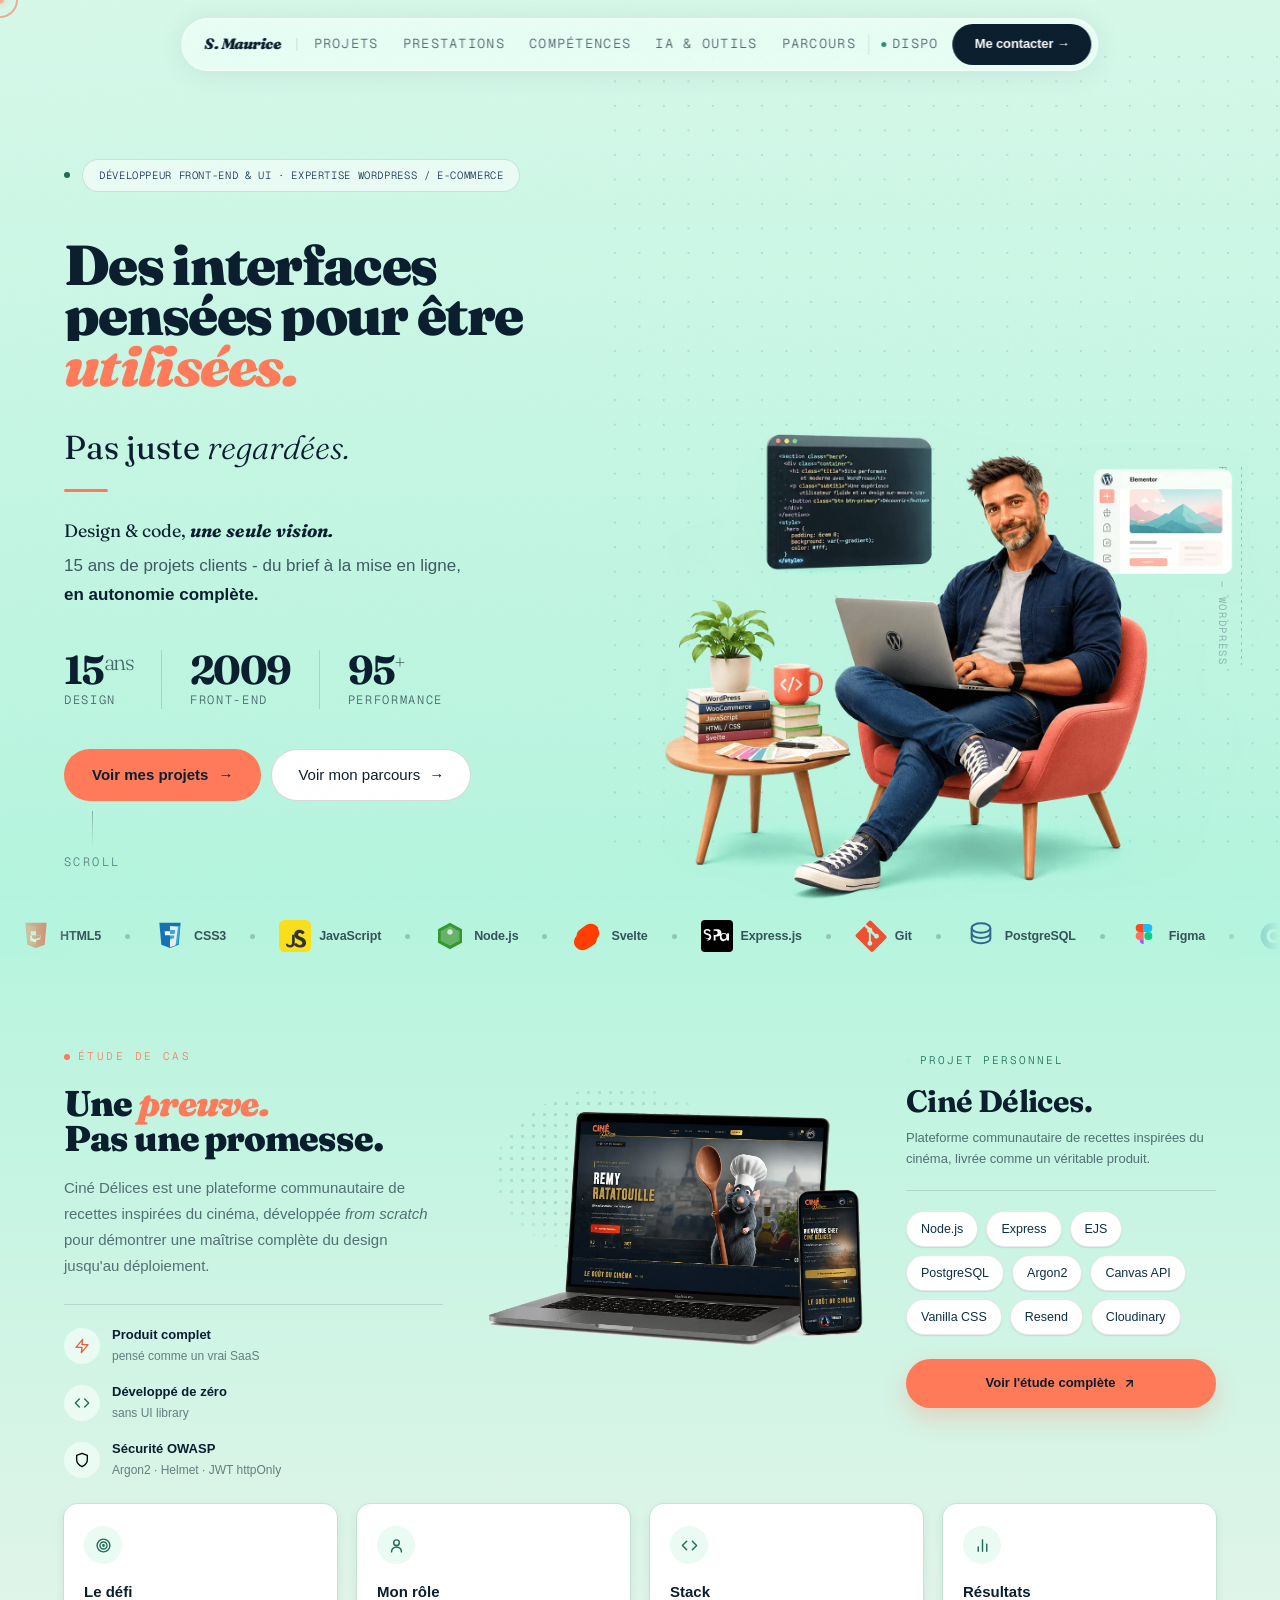
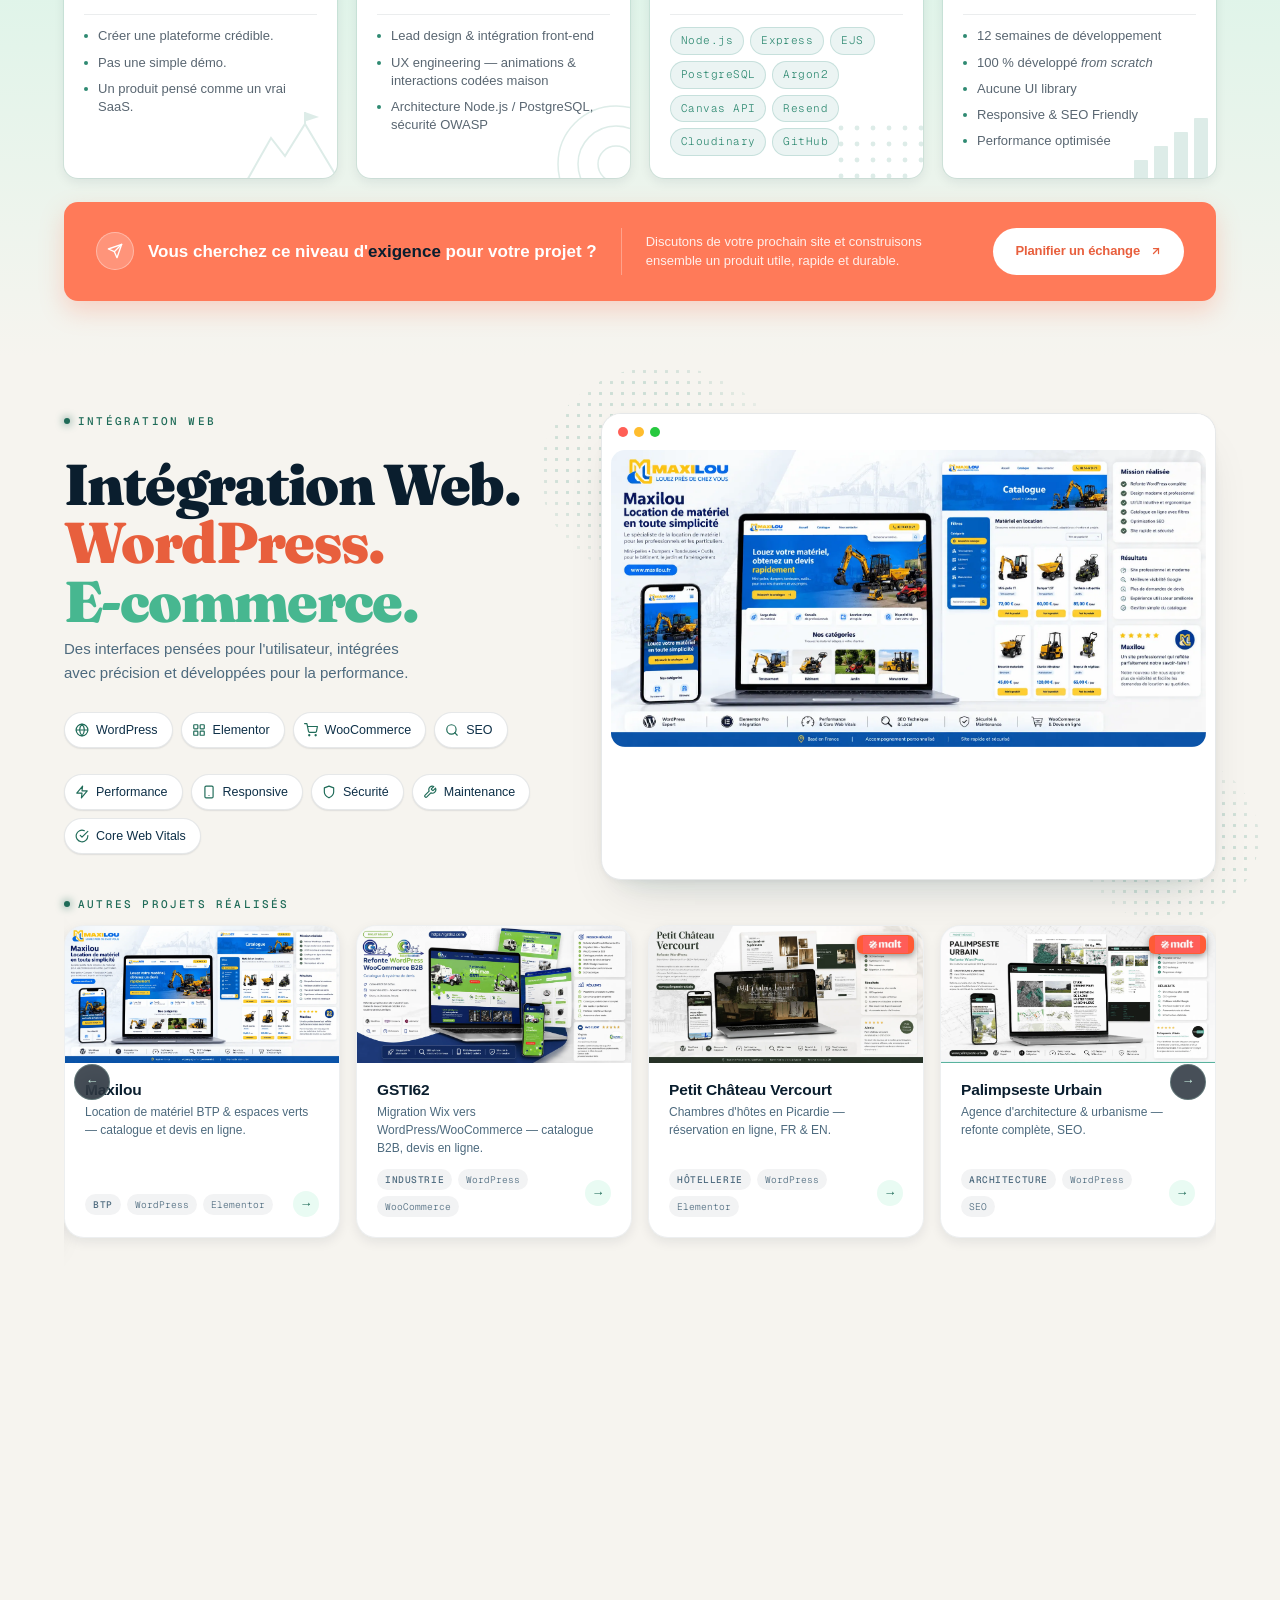
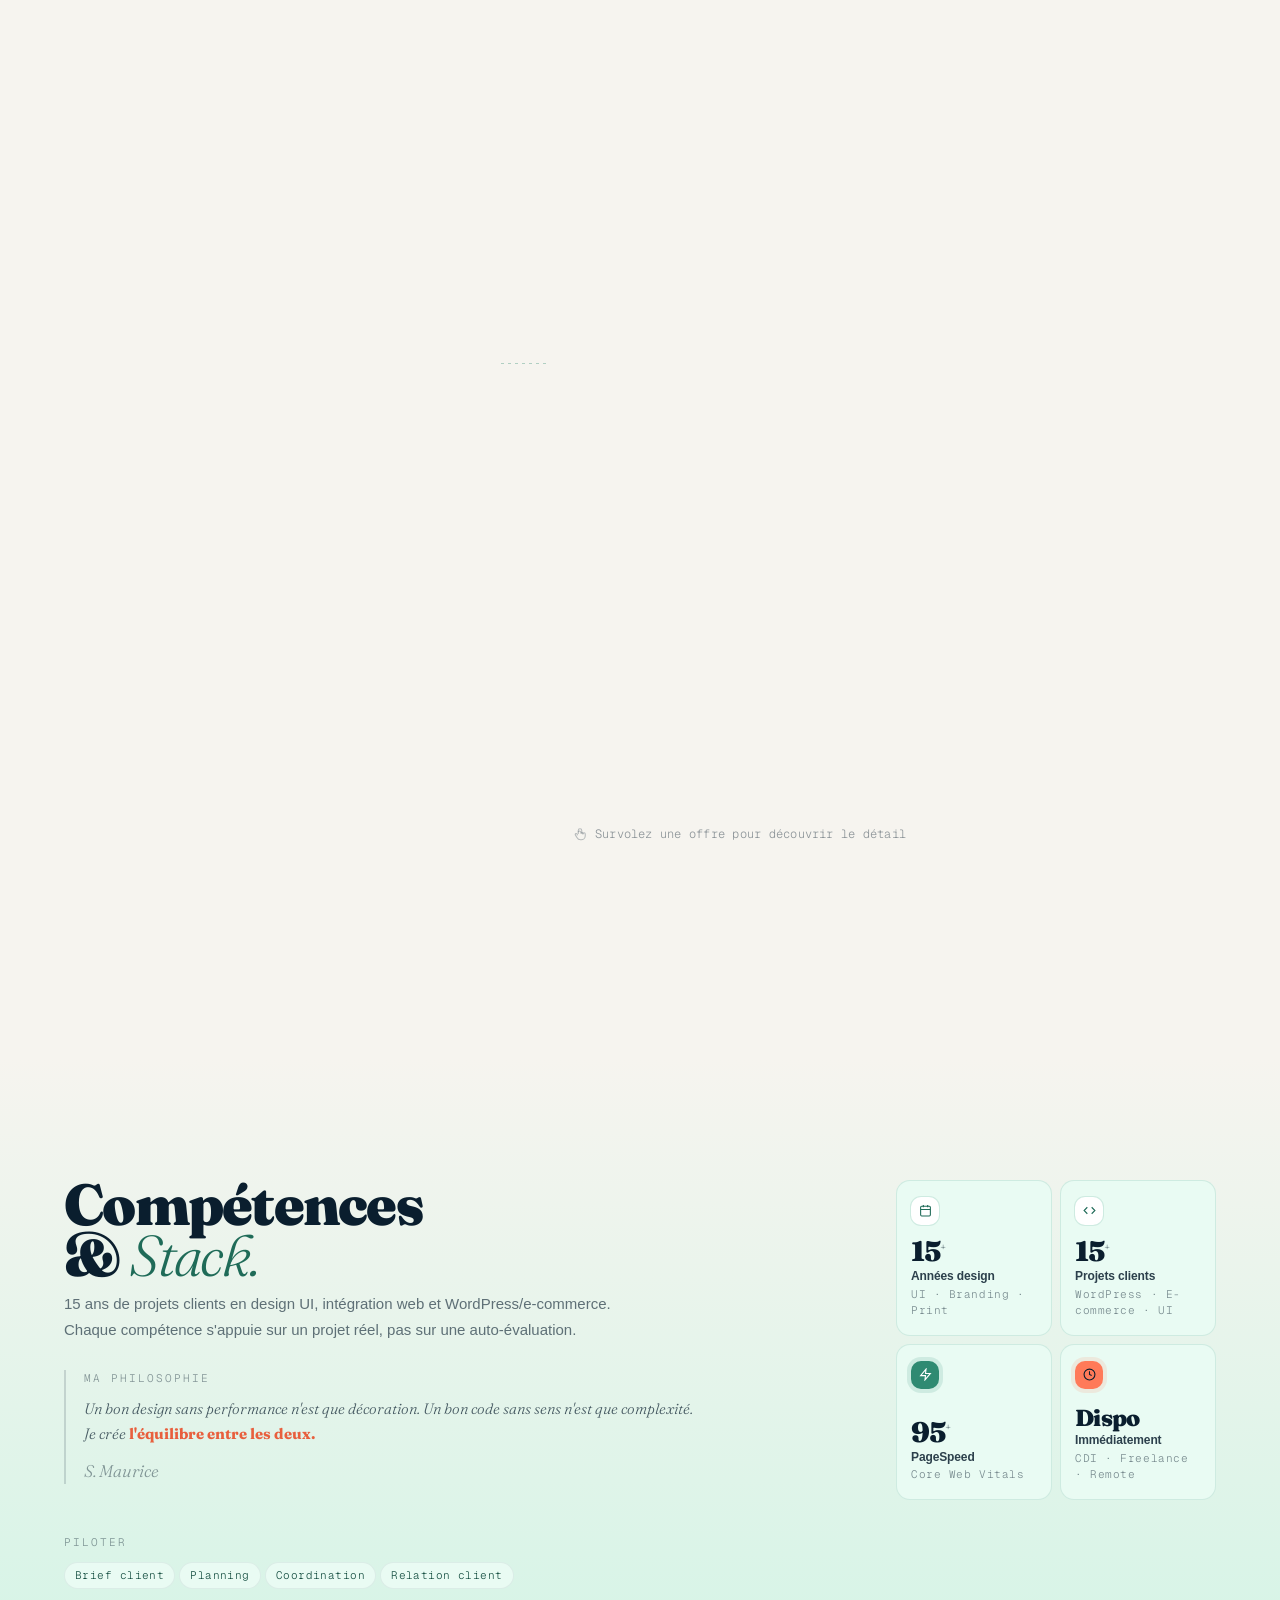
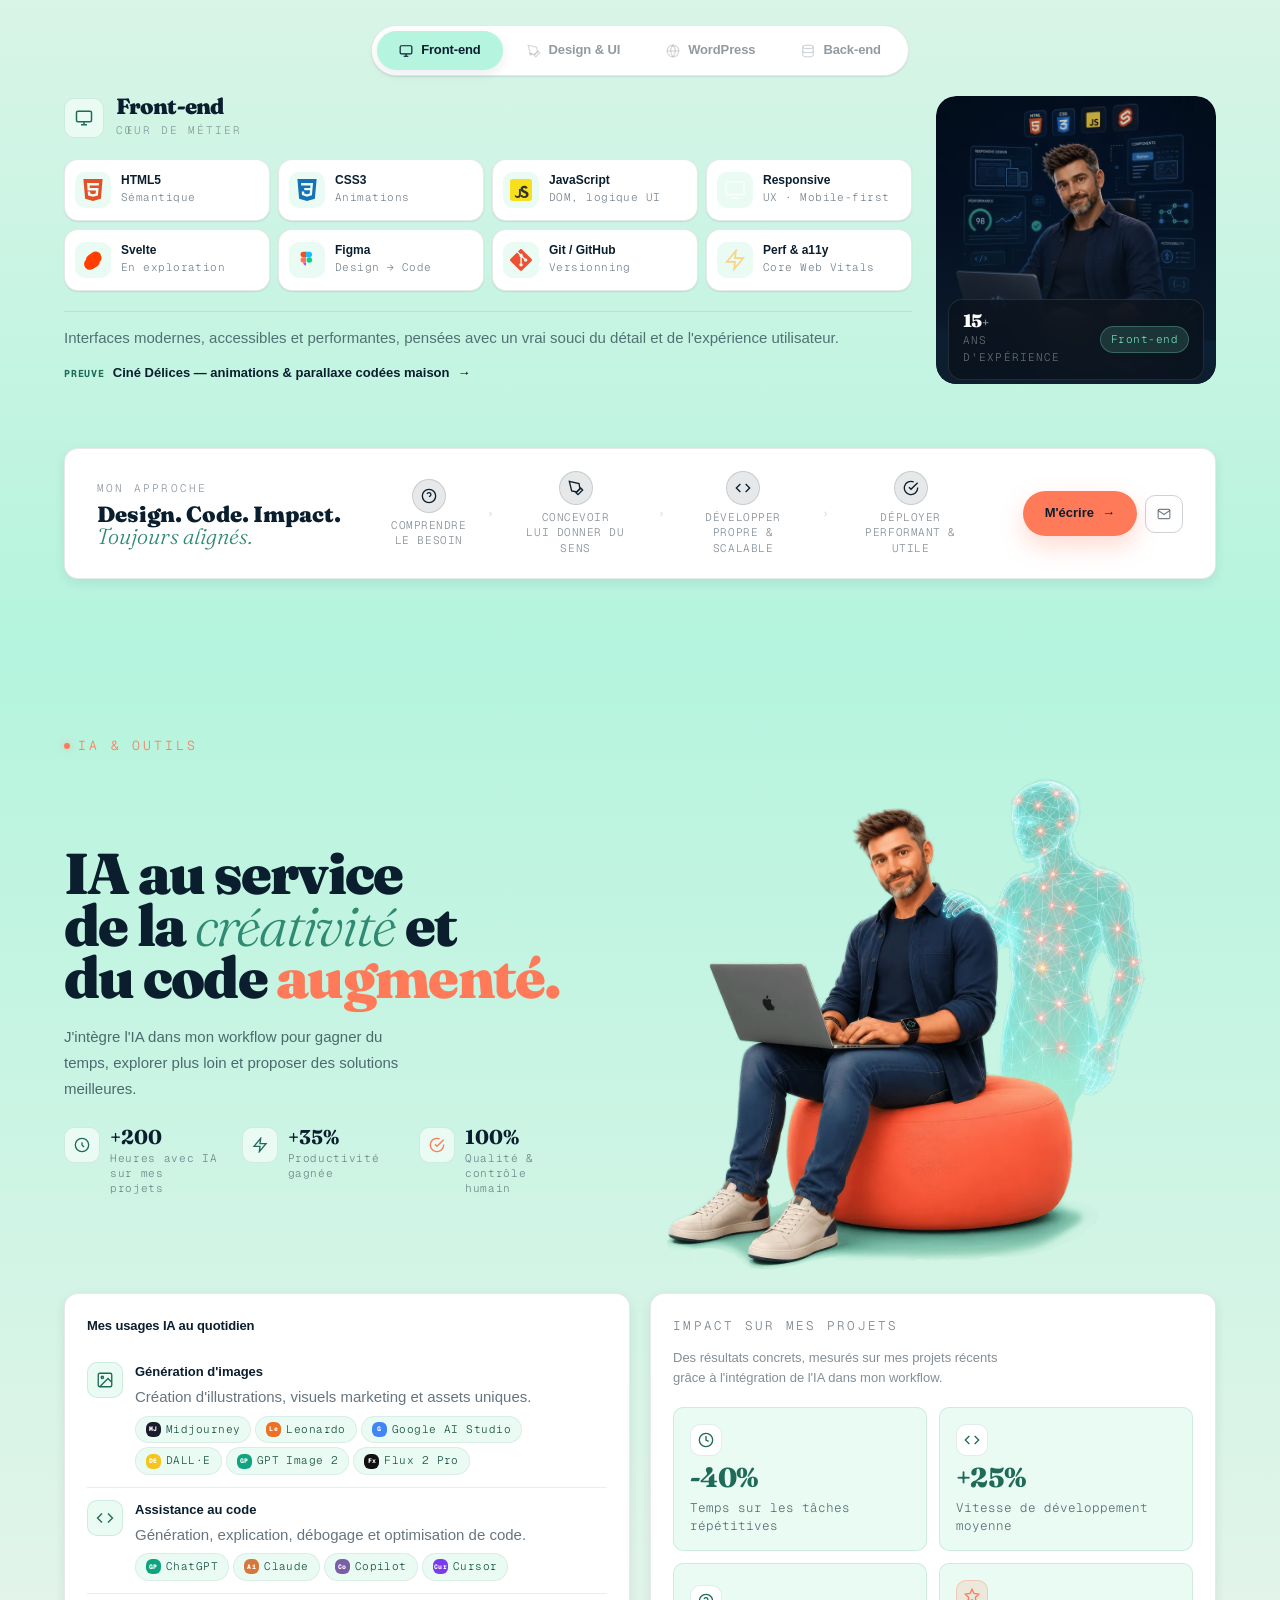
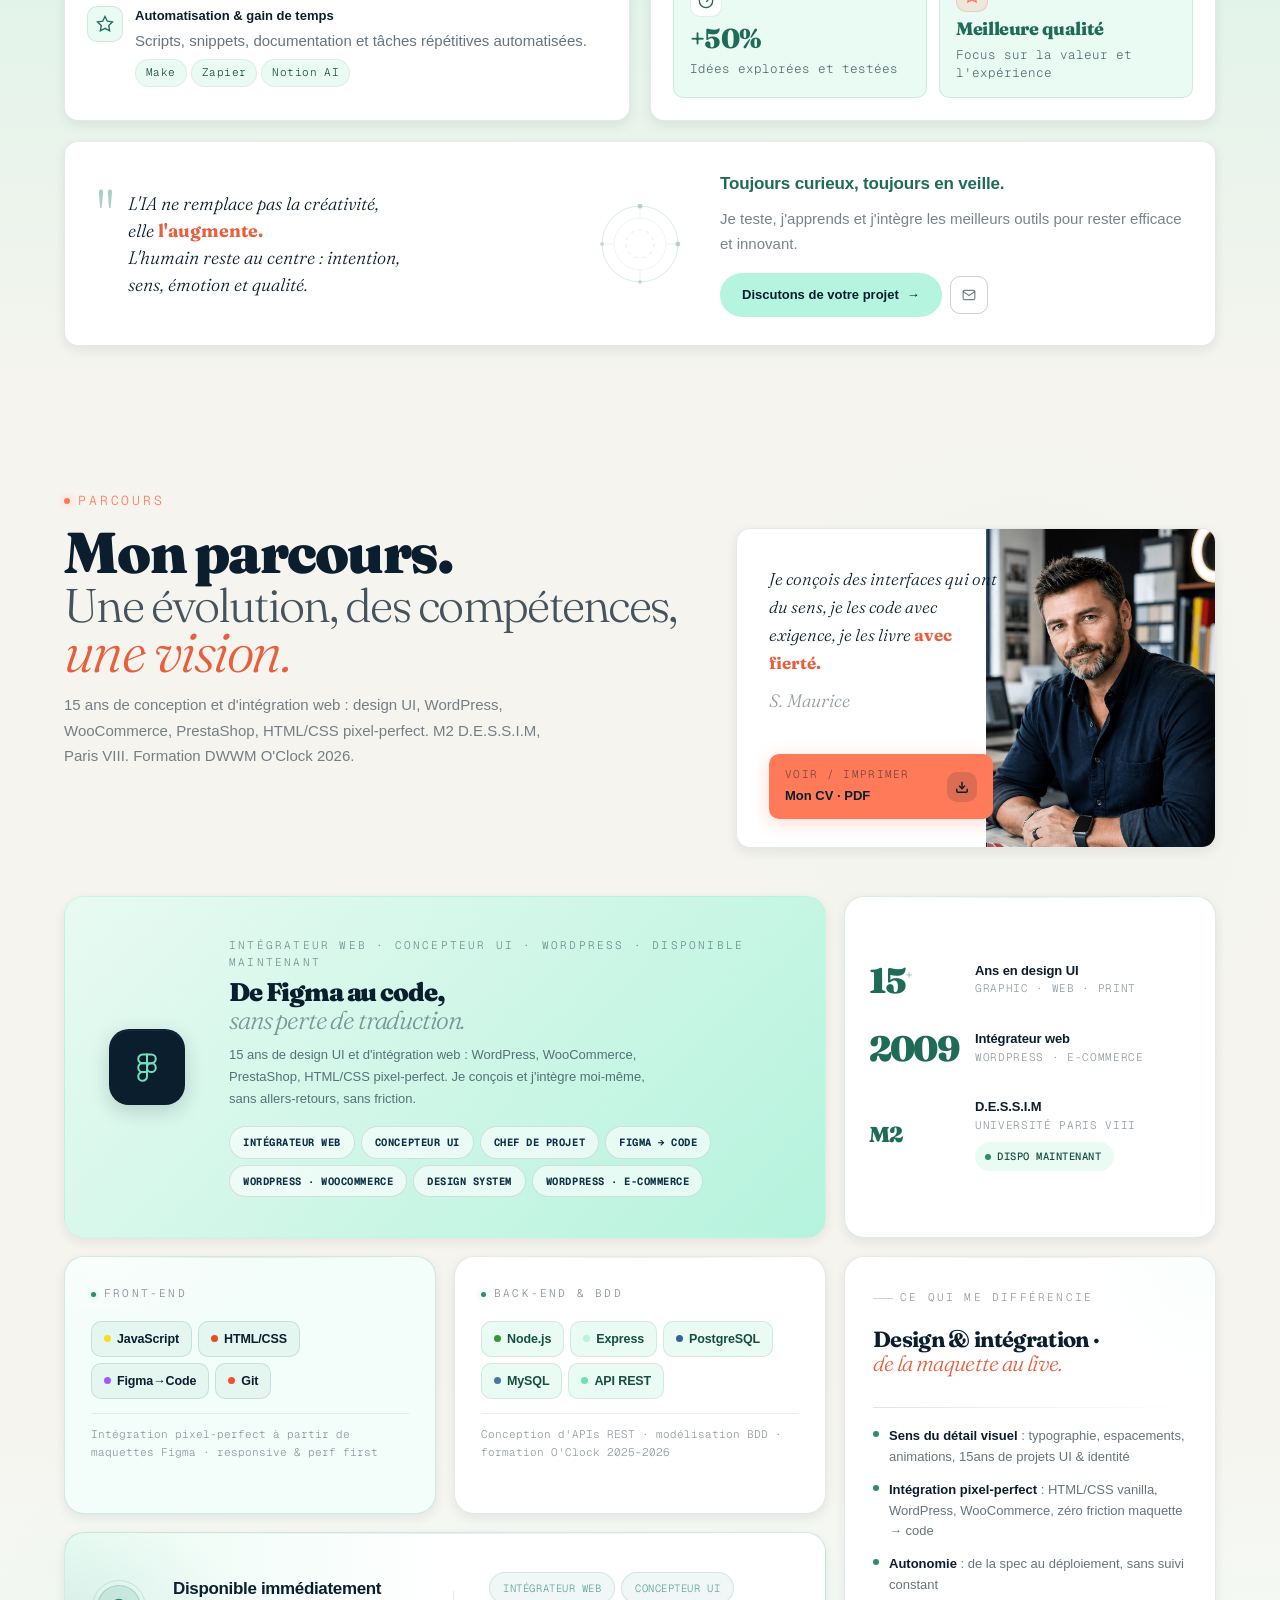
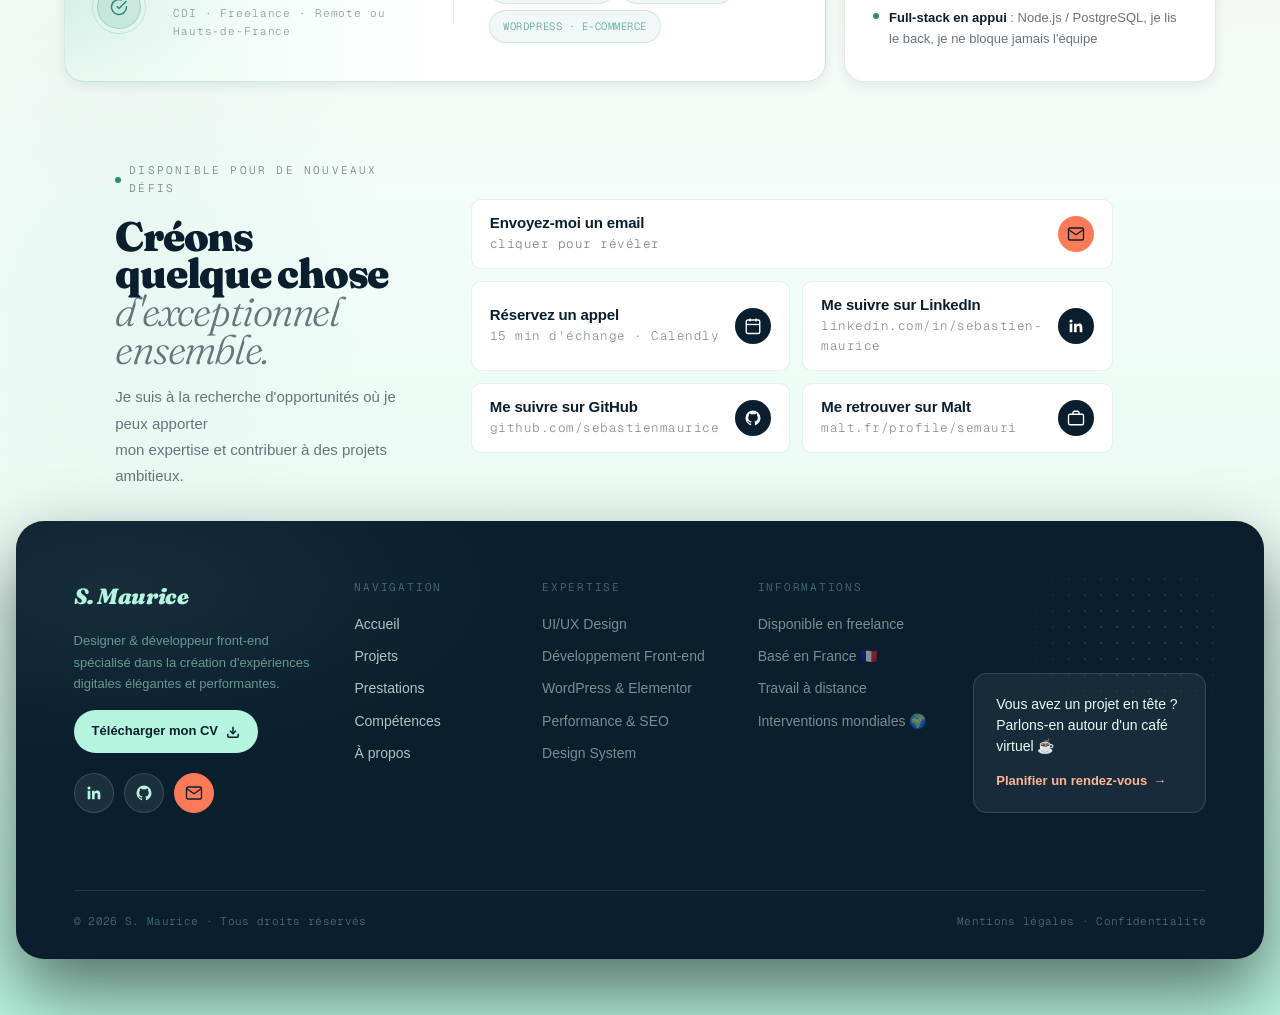
==== commit c18c8b48: "Prestations : la carte Pack Lancement perd son badge etoile au profit de l'illustration+legende comm" ====
--- a/index.html
+++ b/index.html
@@ -672,12 +672,11 @@
               </div>
               <div class="prest-card-name">Pack Lancement Site WordPress</div>
               <div class="prest-price">990 <span class="prest-price-unit">€</span></div>
-              <div class="prest-card-illus-row prest-card-illus-row-static">
-                <svg class="prest-card-illus" width="40" height="40" viewBox="0 0 24 24" fill="none" stroke="currentColor" stroke-width="1.8"><path d="M4.5 16.5c-1.5 1.26-2 5-2 5s3.74-.5 5-2c.71-.84.7-2.13-.08-2.91a2.18 2.18 0 0 0-2.92-.09z"/><path d="M12 15l-3-3a22 22 0 0 1 2-3.95A12.88 12.88 0 0 1 22 2c0 2.72-.78 7.5-6 11a22.35 22.35 0 0 1-4 2z"/><path d="M9 12H4s.55-3.03 2-4c1.62-1.08 5 0 5 0"/><path d="M12 15v5s3.03-.55 4-2c1.08-1.62 0-5 0-5"/><circle cx="15.2" cy="8.8" r="1.3" fill="currentColor" stroke="none"/></svg>
-                <span class="prest-card-illus-caption">De l'idée à la mise en ligne</span>
-              </div>
               <div class="prest-card-bottom-row">
-                <span class="prest-badge prest-badge-star">★ Idéal pour démarrer</span>
+                <div class="prest-card-illus-row">
+                  <svg class="prest-card-illus" width="40" height="40" viewBox="0 0 24 24" fill="none" stroke="currentColor" stroke-width="1.8"><path d="M4.5 16.5c-1.5 1.26-2 5-2 5s3.74-.5 5-2c.71-.84.7-2.13-.08-2.91a2.18 2.18 0 0 0-2.92-.09z"/><path d="M12 15l-3-3a22 22 0 0 1 2-3.95A12.88 12.88 0 0 1 22 2c0 2.72-.78 7.5-6 11a22.35 22.35 0 0 1-4 2z"/><path d="M9 12H4s.55-3.03 2-4c1.62-1.08 5 0 5 0"/><path d="M12 15v5s3.03-.55 4-2c1.08-1.62 0-5 0-5"/><circle cx="15.2" cy="8.8" r="1.3" fill="currentColor" stroke="none"/></svg>
+                  <span class="prest-card-illus-caption">Idéal pour démarrer !</span>
+                </div>
                 <span class="prest-card-arrow" aria-hidden="true">→</span>
               </div>
             </div>
--- a/css/style.css
+++ b/css/style.css
@@ -6427,9 +6427,9 @@
   flex: 1 1 480px;
 }
 
-/* Banniere CTA courte, corail doux — meme grammaire que .prest-badge-star. Devenue un
-   vrai lien (prise de contact), donc traitee comme les autres CTA du site : legere
-   elevation au hover/focus, fleche qui glisse */
+/* Banniere CTA courte, corail doux. Devenue un vrai lien (prise de contact), donc
+   traitee comme les autres CTA du site : legere elevation au hover/focus, fleche qui
+   glisse */
 .prest-promo-pill {
   display: flex;
   align-items: center;
@@ -6745,7 +6745,7 @@
    profondeur (crossfade + translate + tres leger tilt), jamais une rotation complete */
 .prest-card-flip {
   position: relative;
-  height: 300px;
+  height: 262px;
   perspective: 1200px;
 }
 .prest-card-flip-inner {
@@ -6906,9 +6906,8 @@
   transform: translateX(2px);
 }
 
-/* Ligne basse de chaque carte : contenu variable a gauche (illustration+legende, ou
-   badge etoile pour la carte Lancement) + fleche a droite, toujours callee en bas via
-   margin-top:auto — remplace l'ancien positionnement individuel de la fleche */
+/* Ligne basse de chaque carte : illustration+legende a gauche, fleche a droite,
+   toujours callee en bas via margin-top:auto — identique sur les 6 cartes */
 .prest-card-bottom-row {
   margin-top: auto;
   display: flex;
@@ -6926,9 +6925,6 @@
   gap: 10px;
   min-width: 0;
   flex: 1 1 auto;
-}
-.prest-card-illus-row-static {
-  margin: 2px 0 14px;
 }
 .prest-card-illus {
   flex-shrink: 0;
@@ -6988,22 +6984,6 @@
   border-color: rgba(255, 255, 255, 0.3);
   color: rgba(255, 255, 255, 0.45);
 }
-/* Le badge etoile (coral-100/coral-700, pense pour un fond clair) devient illisible
-   sur le fond bleu nuit — meme recette vivide que .prest-badge-coral (corail plein +
-   texte fonce) pour rester net */
-.prest-card-launch .prest-badge-star {
-  background: var(--coral-500);
-  color: var(--ink-900);
-  /* taille reduite + tracking resserre : tient sur une seule ligne une fois
-     replace a cote de la fleche, plutot qu'en tete de carte sur toute sa largeur */
-  font-size: 9.5px;
-  letter-spacing: 0.05em;
-  padding: 4px 9px;
-  white-space: nowrap;
-}
-/* Badge etoile a gauche, fleche a droite dans .prest-card-bottom-row (regle generique
-   plus haut) — seule carte a avoir un 2e badge, en plus de l'illustration+legende
-   juste au-dessus (.prest-card-illus-row-static) */
 .prest-card-launch .prest-card-arrow {
   background: rgba(255, 255, 255, 0.14);
   color: var(--mint-300);
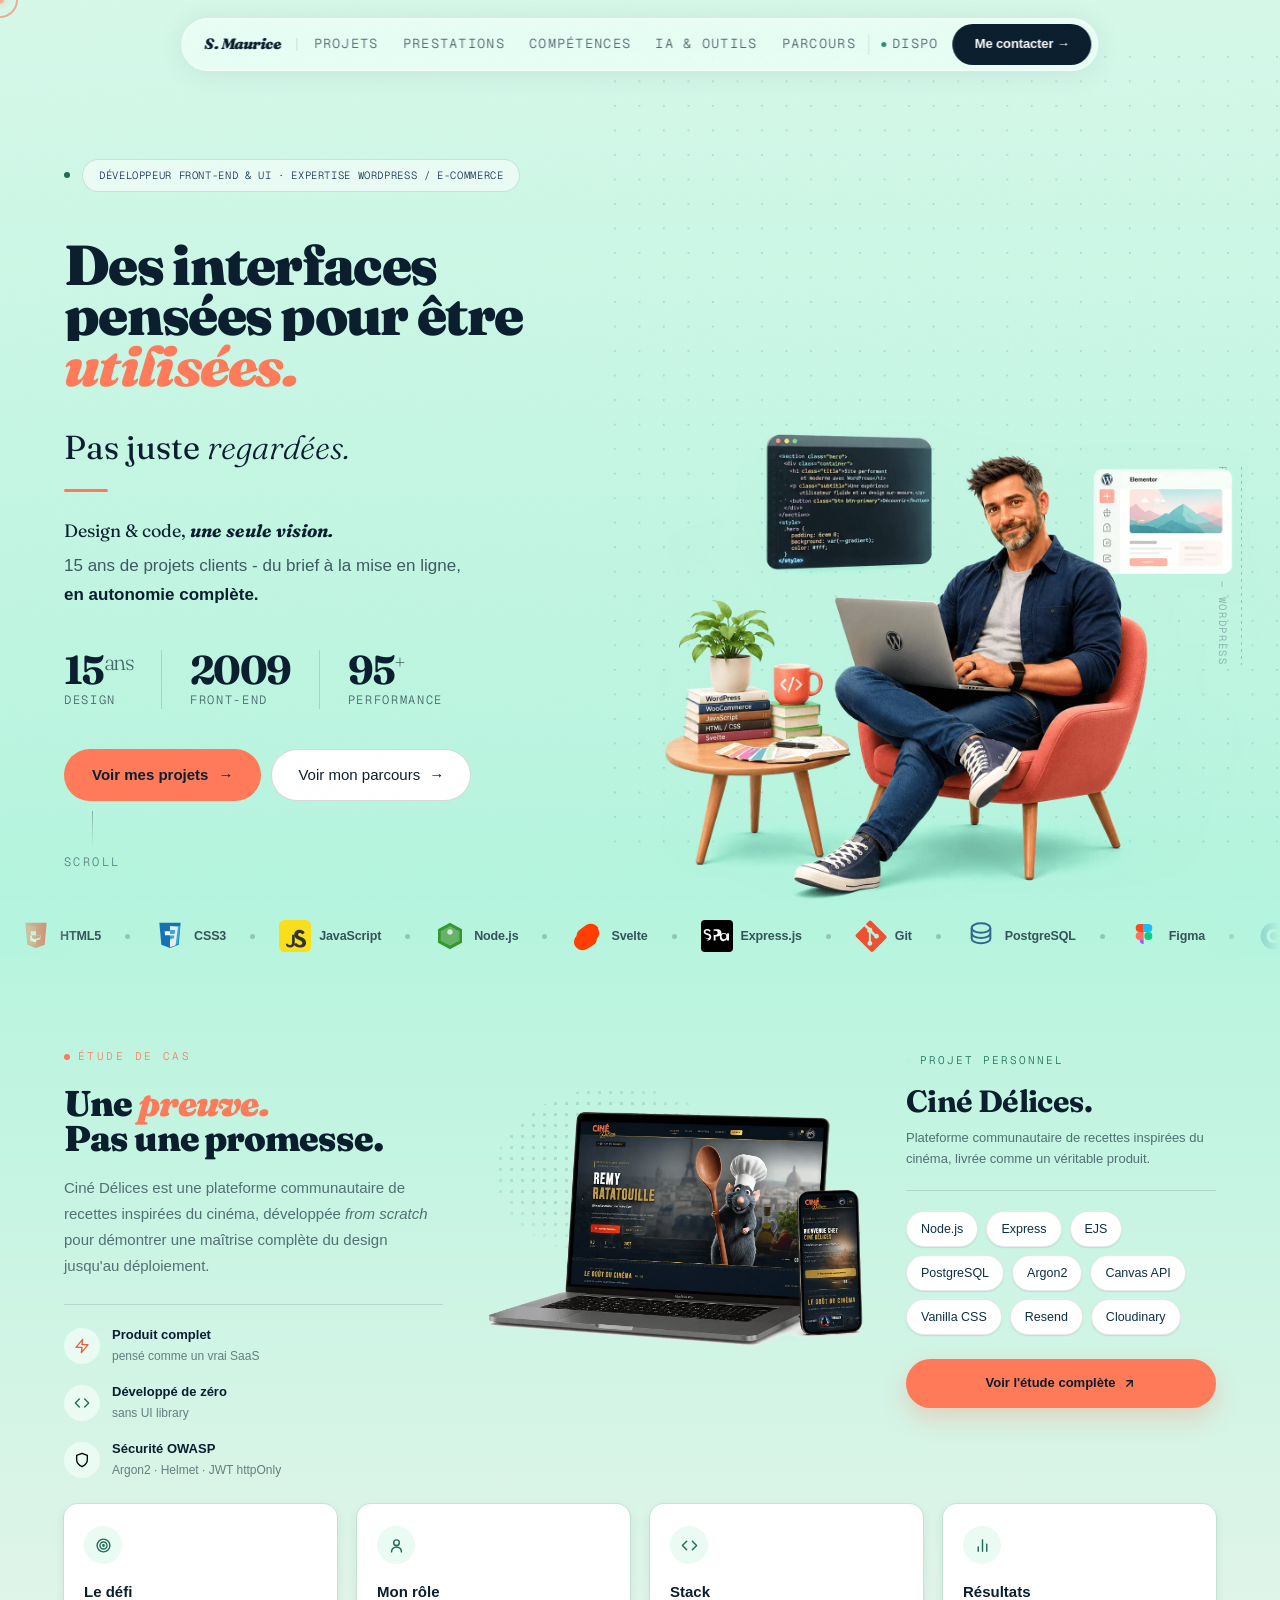
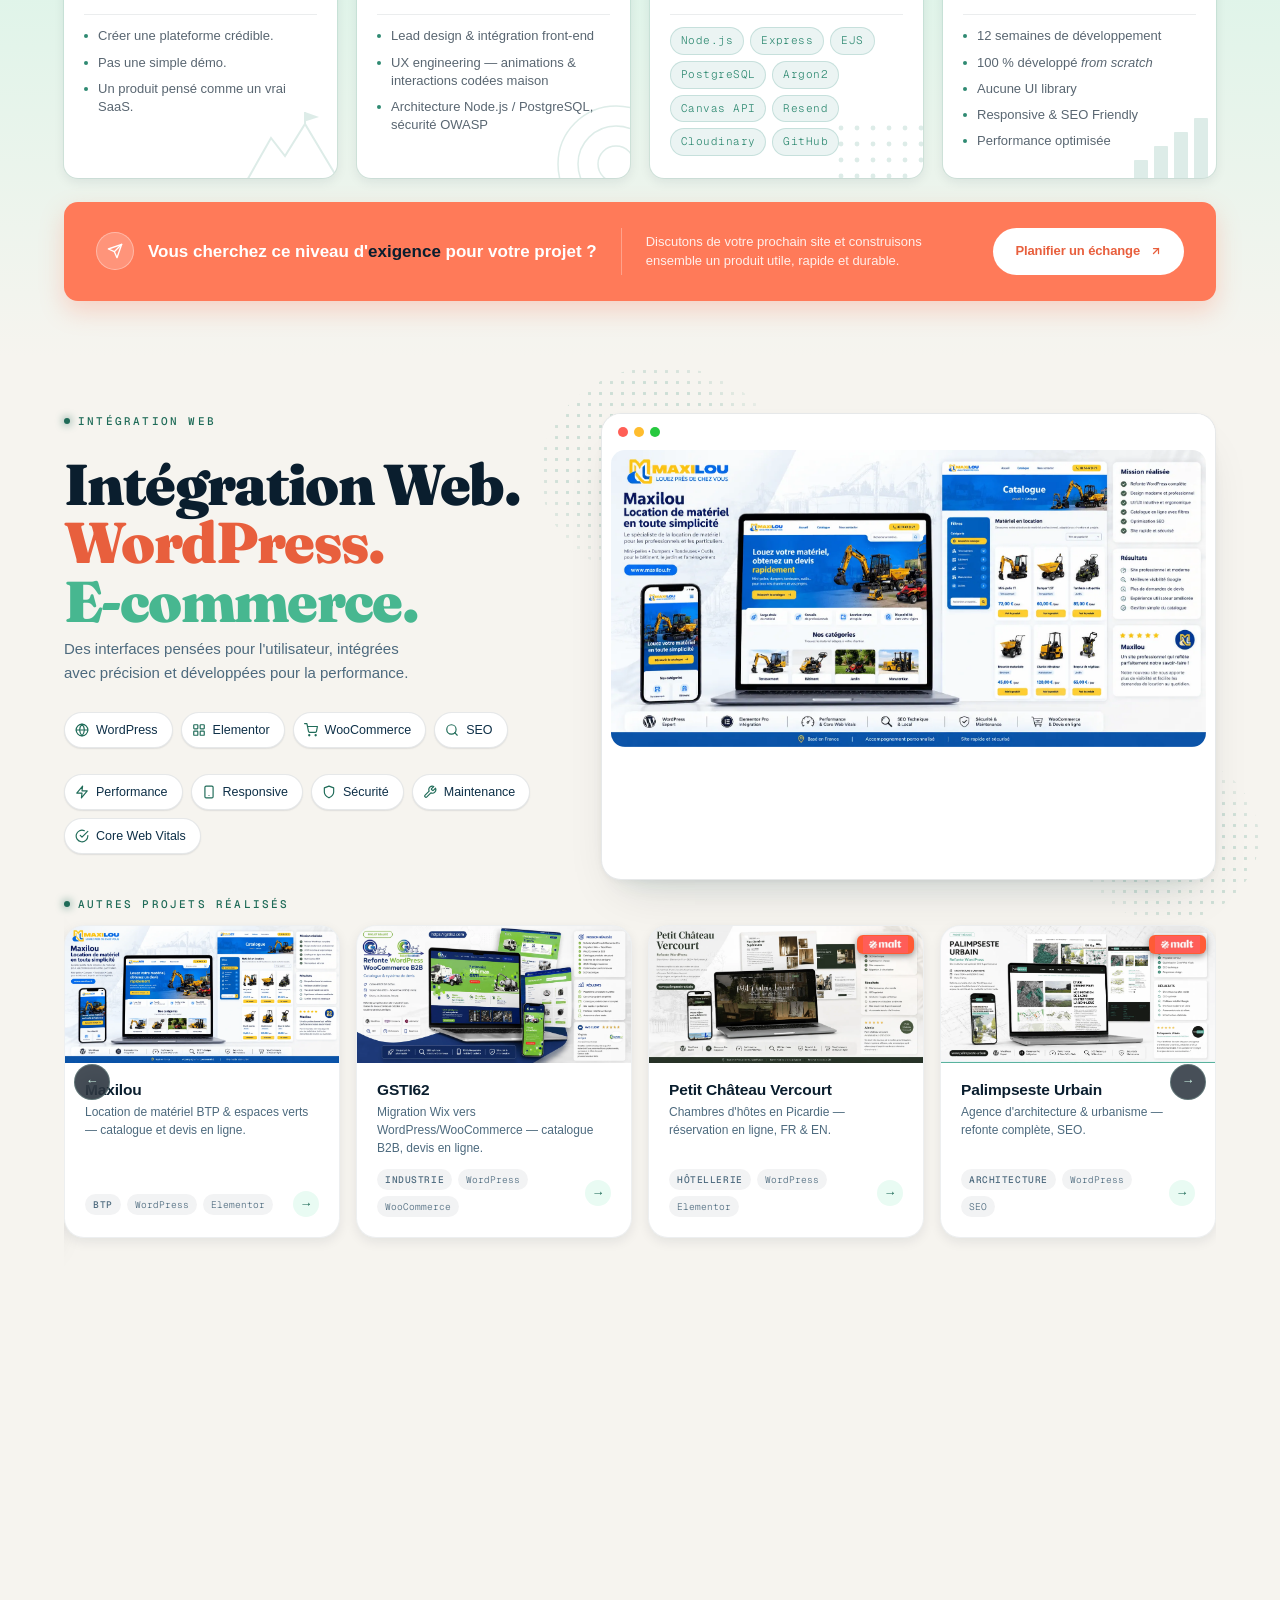
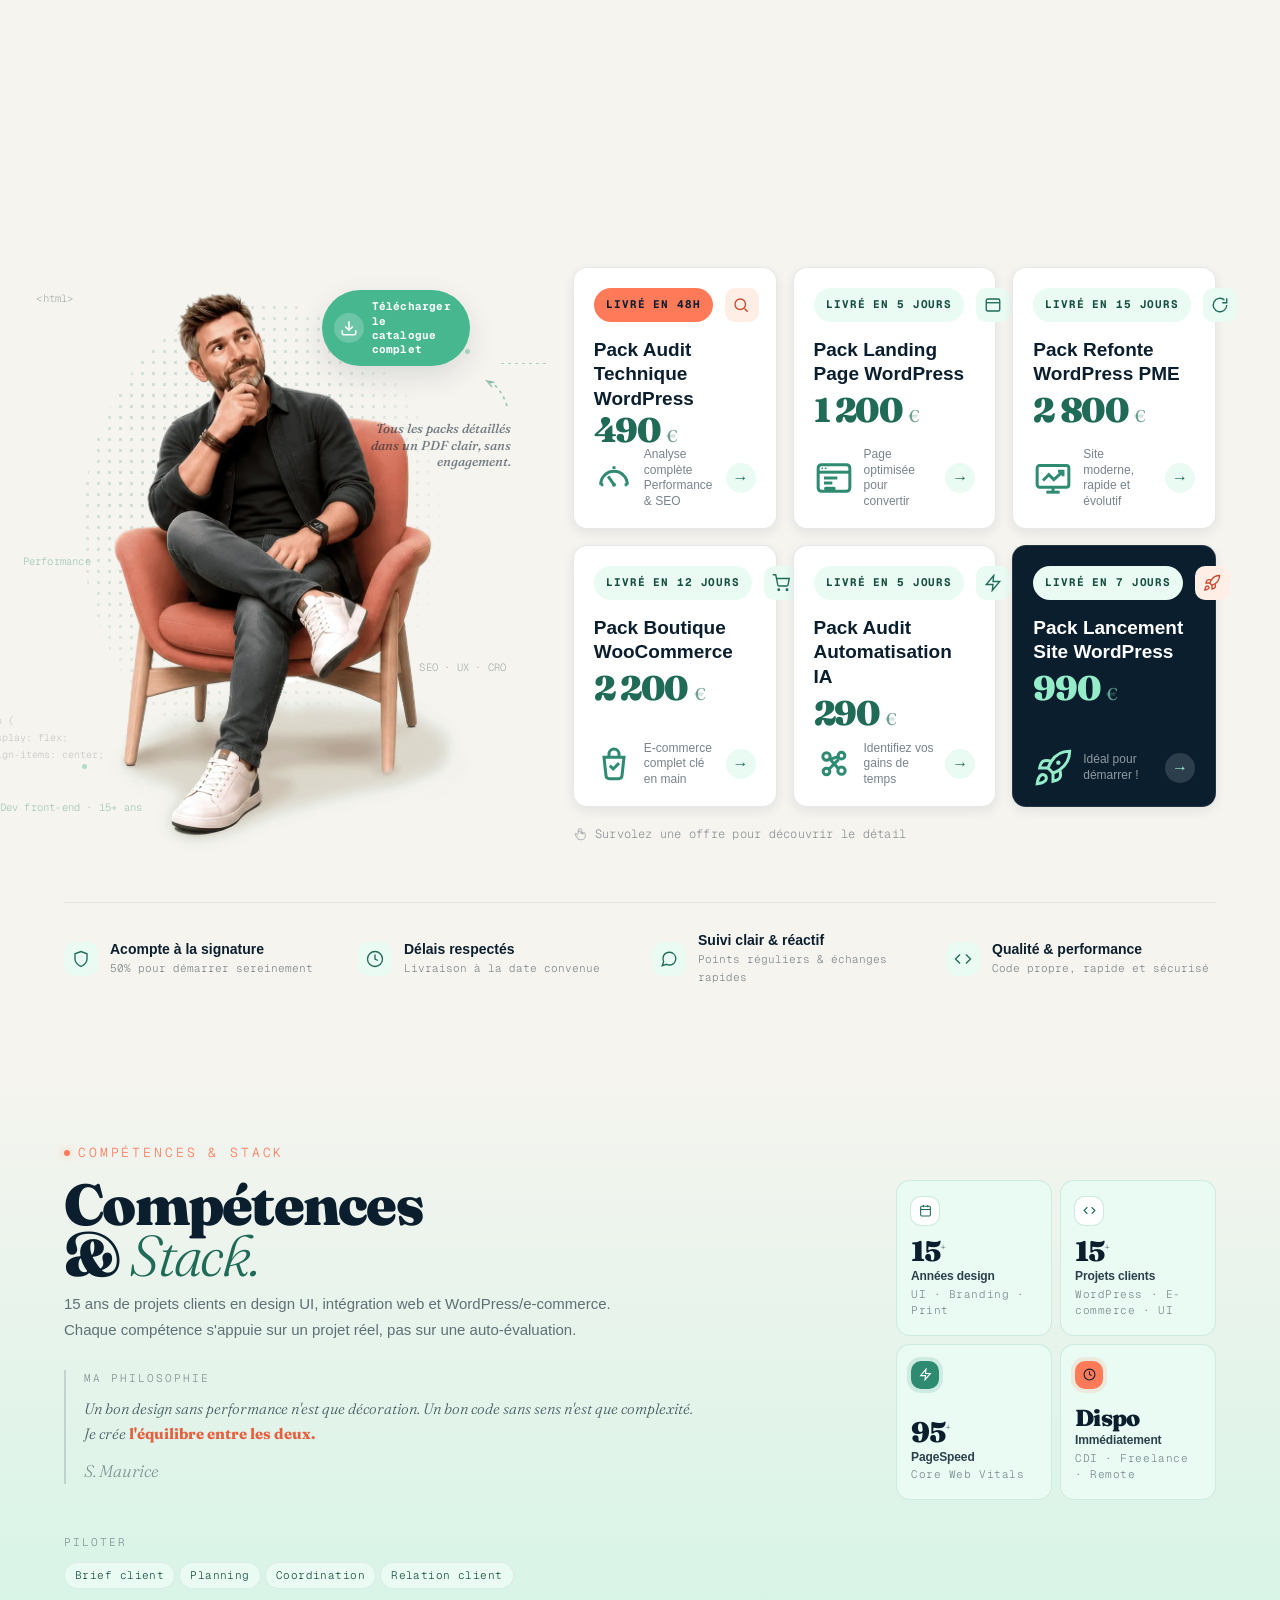
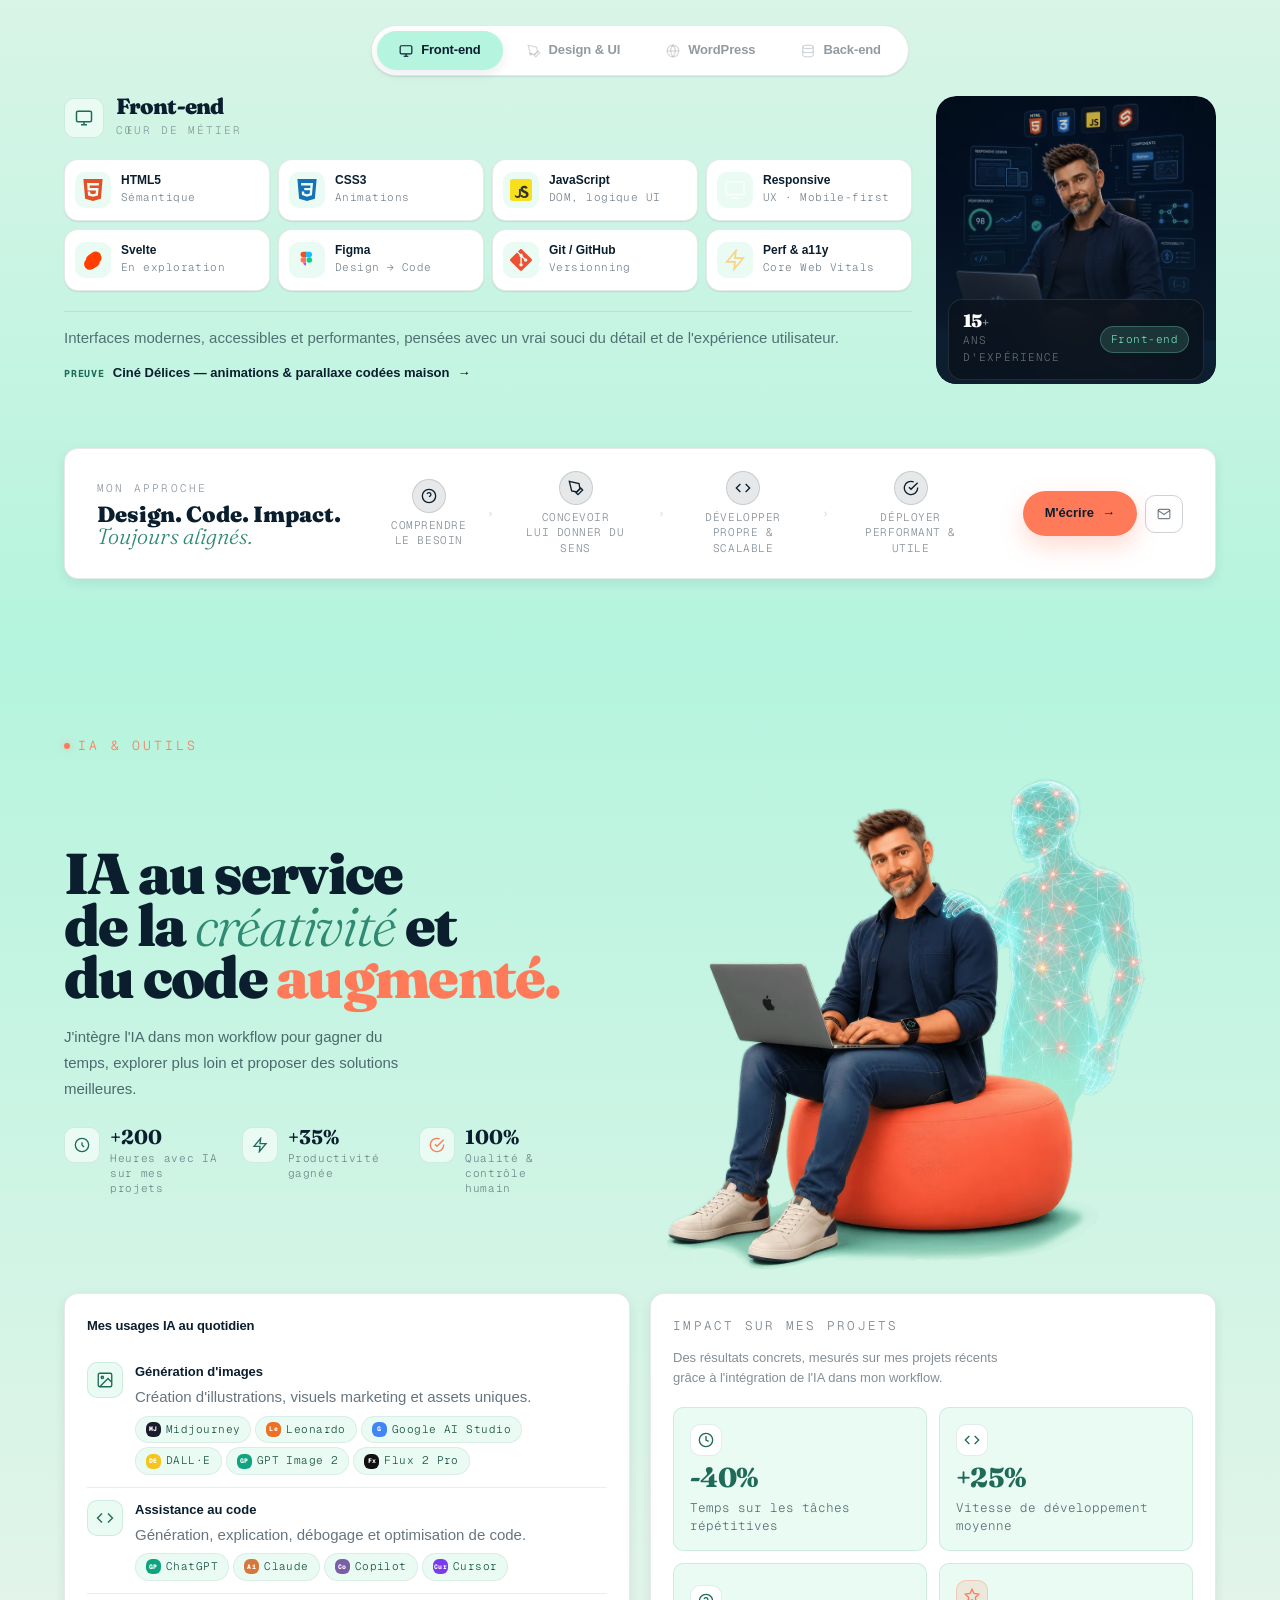
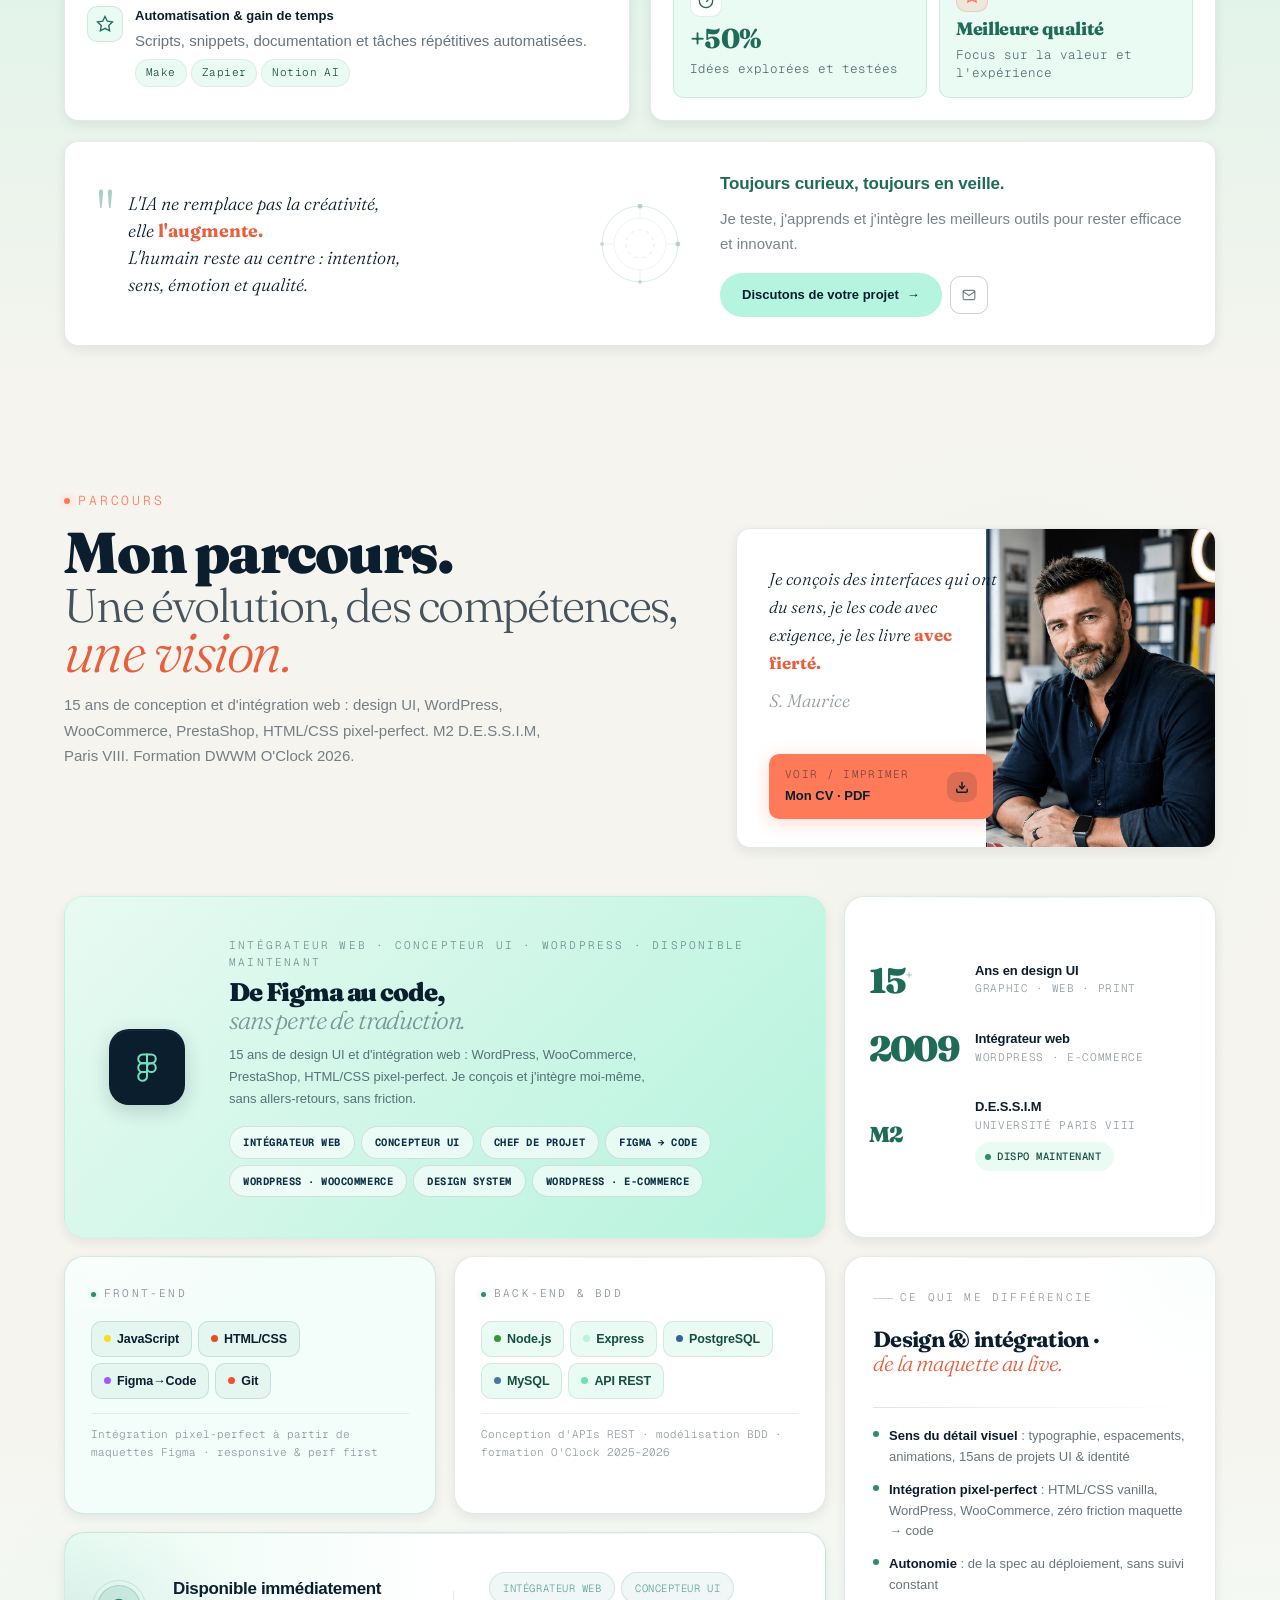
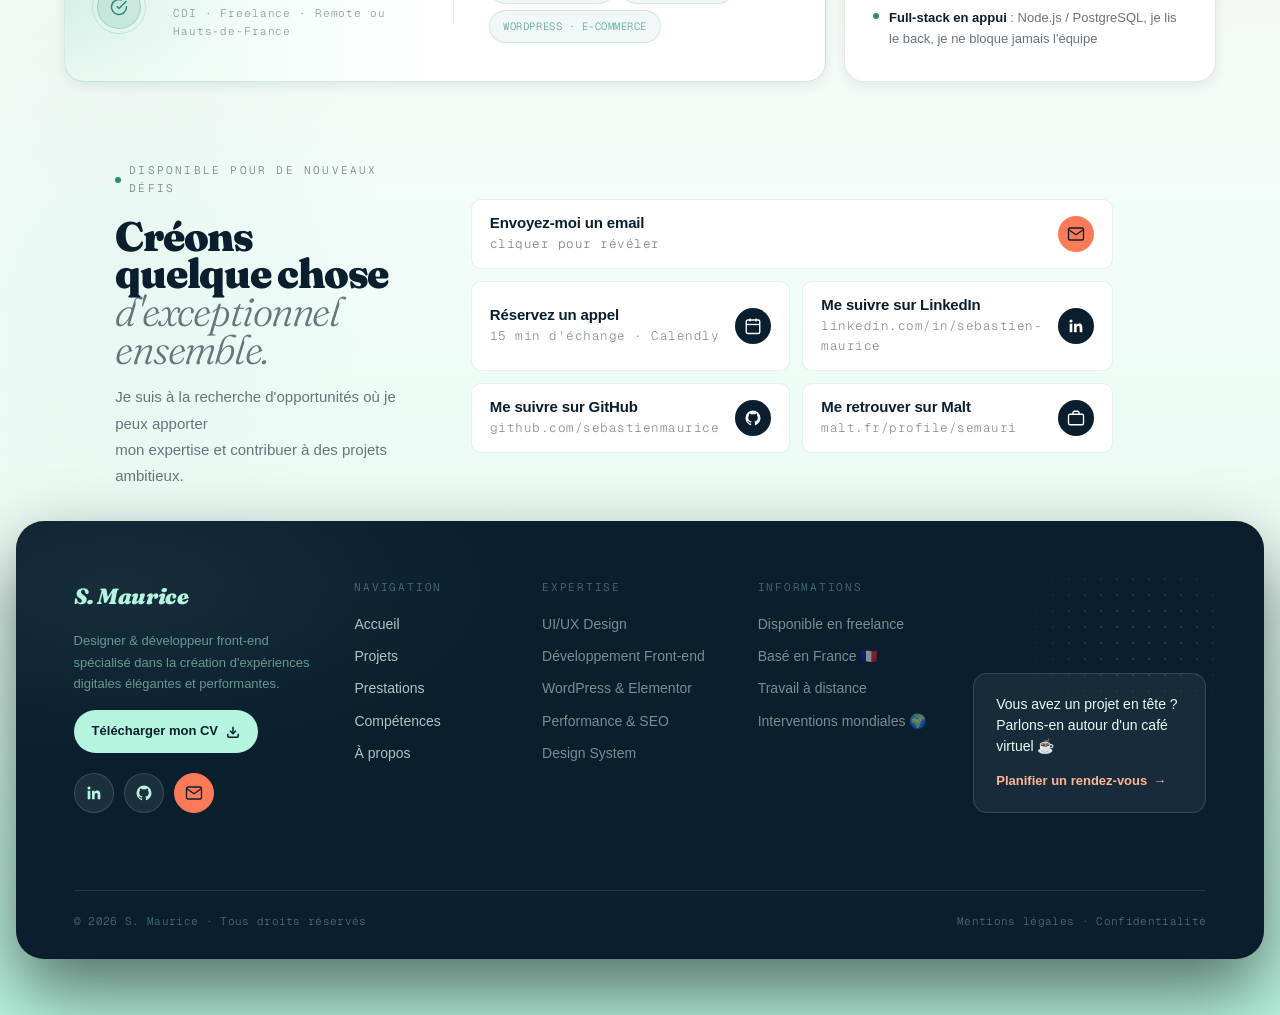
==== commit cd2a8ae6: "Prestations : redessin de la fleche prest-catalogue-hint-arrow - l'ancien trace formait une boucle a" ====
--- a/index.html
+++ b/index.html
@@ -500,7 +500,7 @@
             <span>Télécharger le catalogue complet</span>
           </a>
           <div class="prest-catalogue-hint" aria-hidden="true">
-            <svg class="prest-catalogue-hint-arrow" width="30" height="38" viewBox="0 0 30 38" fill="none" stroke="currentColor" stroke-width="1.6"><path d="M4 36c-3.5-9-2-19 5-25 5.5-4.5 13-4 17.5 1.5" stroke-dasharray="3 4"/><path d="M19.5 6.5 27 8.5l-1.5 7.5"/></svg>
+            <svg class="prest-catalogue-hint-arrow" width="30" height="38" viewBox="0 0 30 38" fill="none" stroke="currentColor" stroke-width="1.6"><path d="M26 34C22 22 16 12 6 9" stroke-dasharray="3 4"/><path d="M13.5 10.5 6 9 11 15"/></svg>
             <span class="prest-catalogue-hint-text">Tous les packs détaillés dans un PDF clair, sans engagement.</span>
           </div>
         </div>
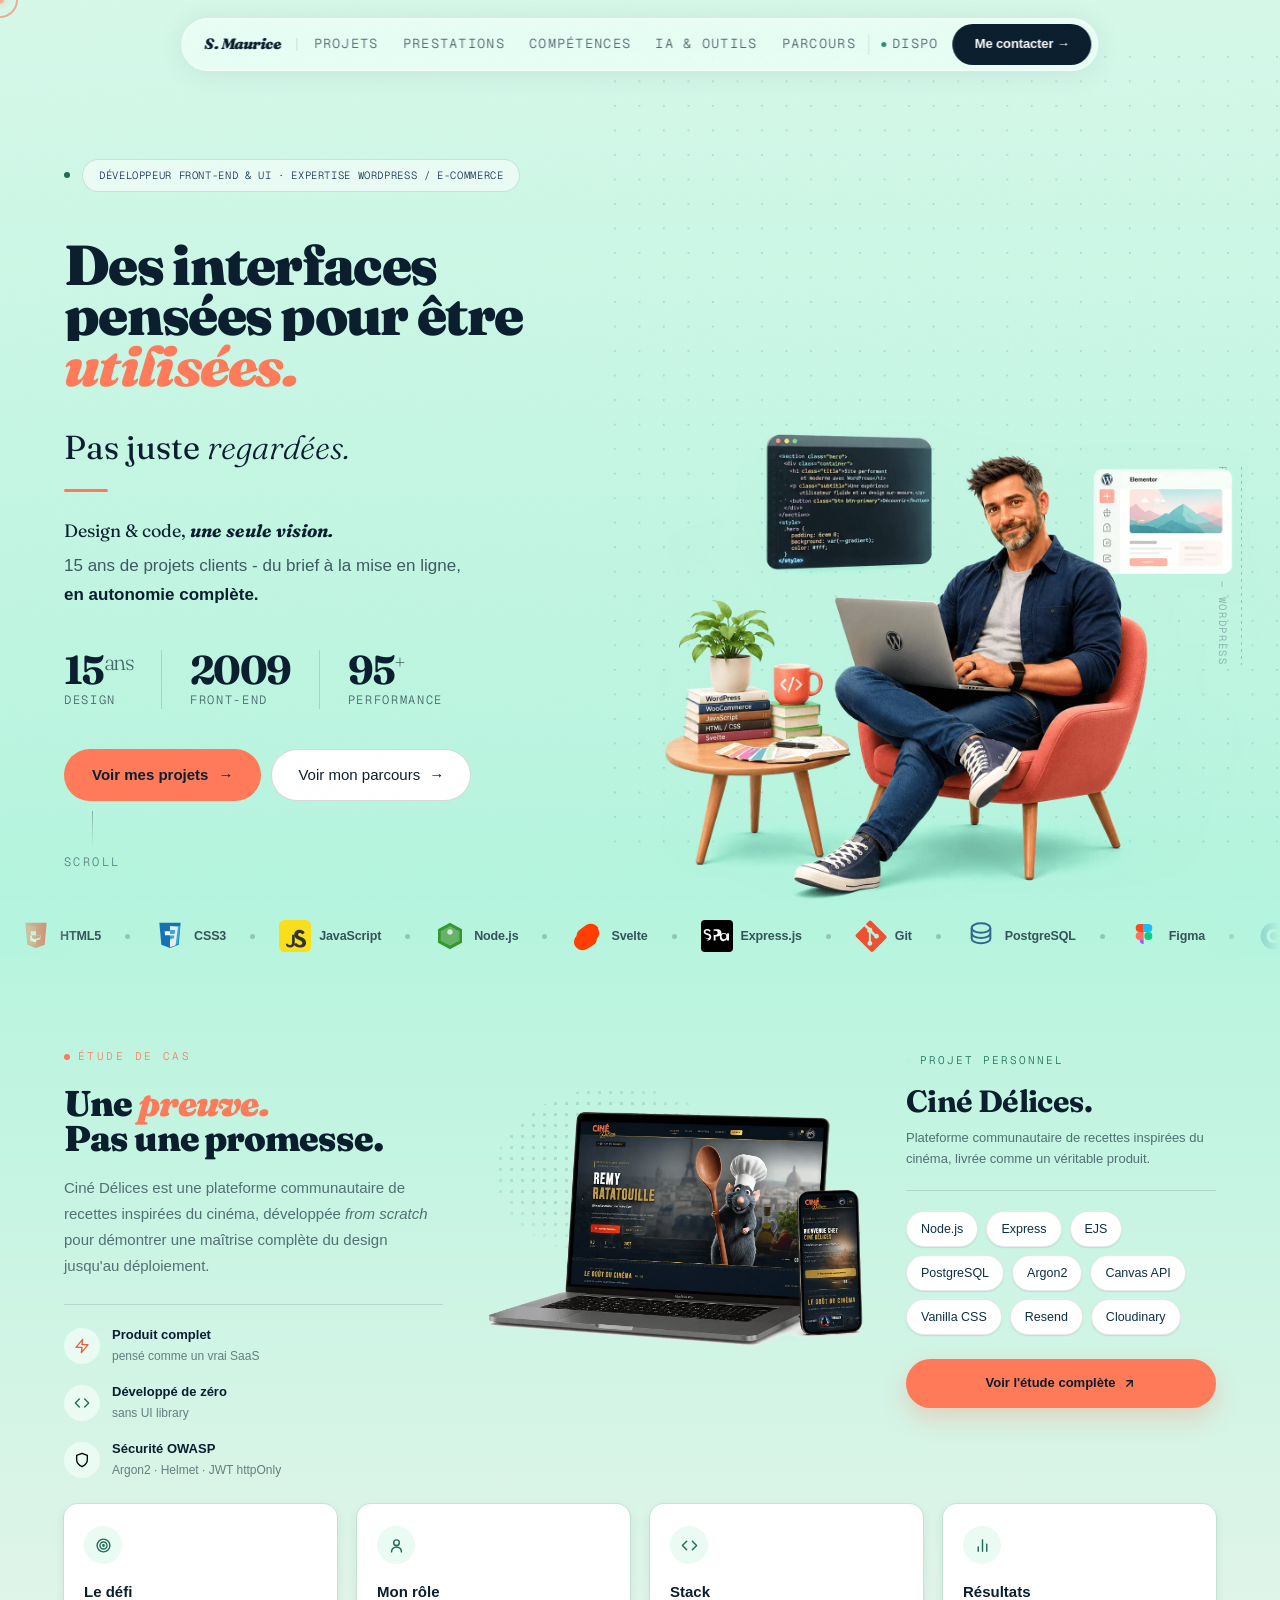
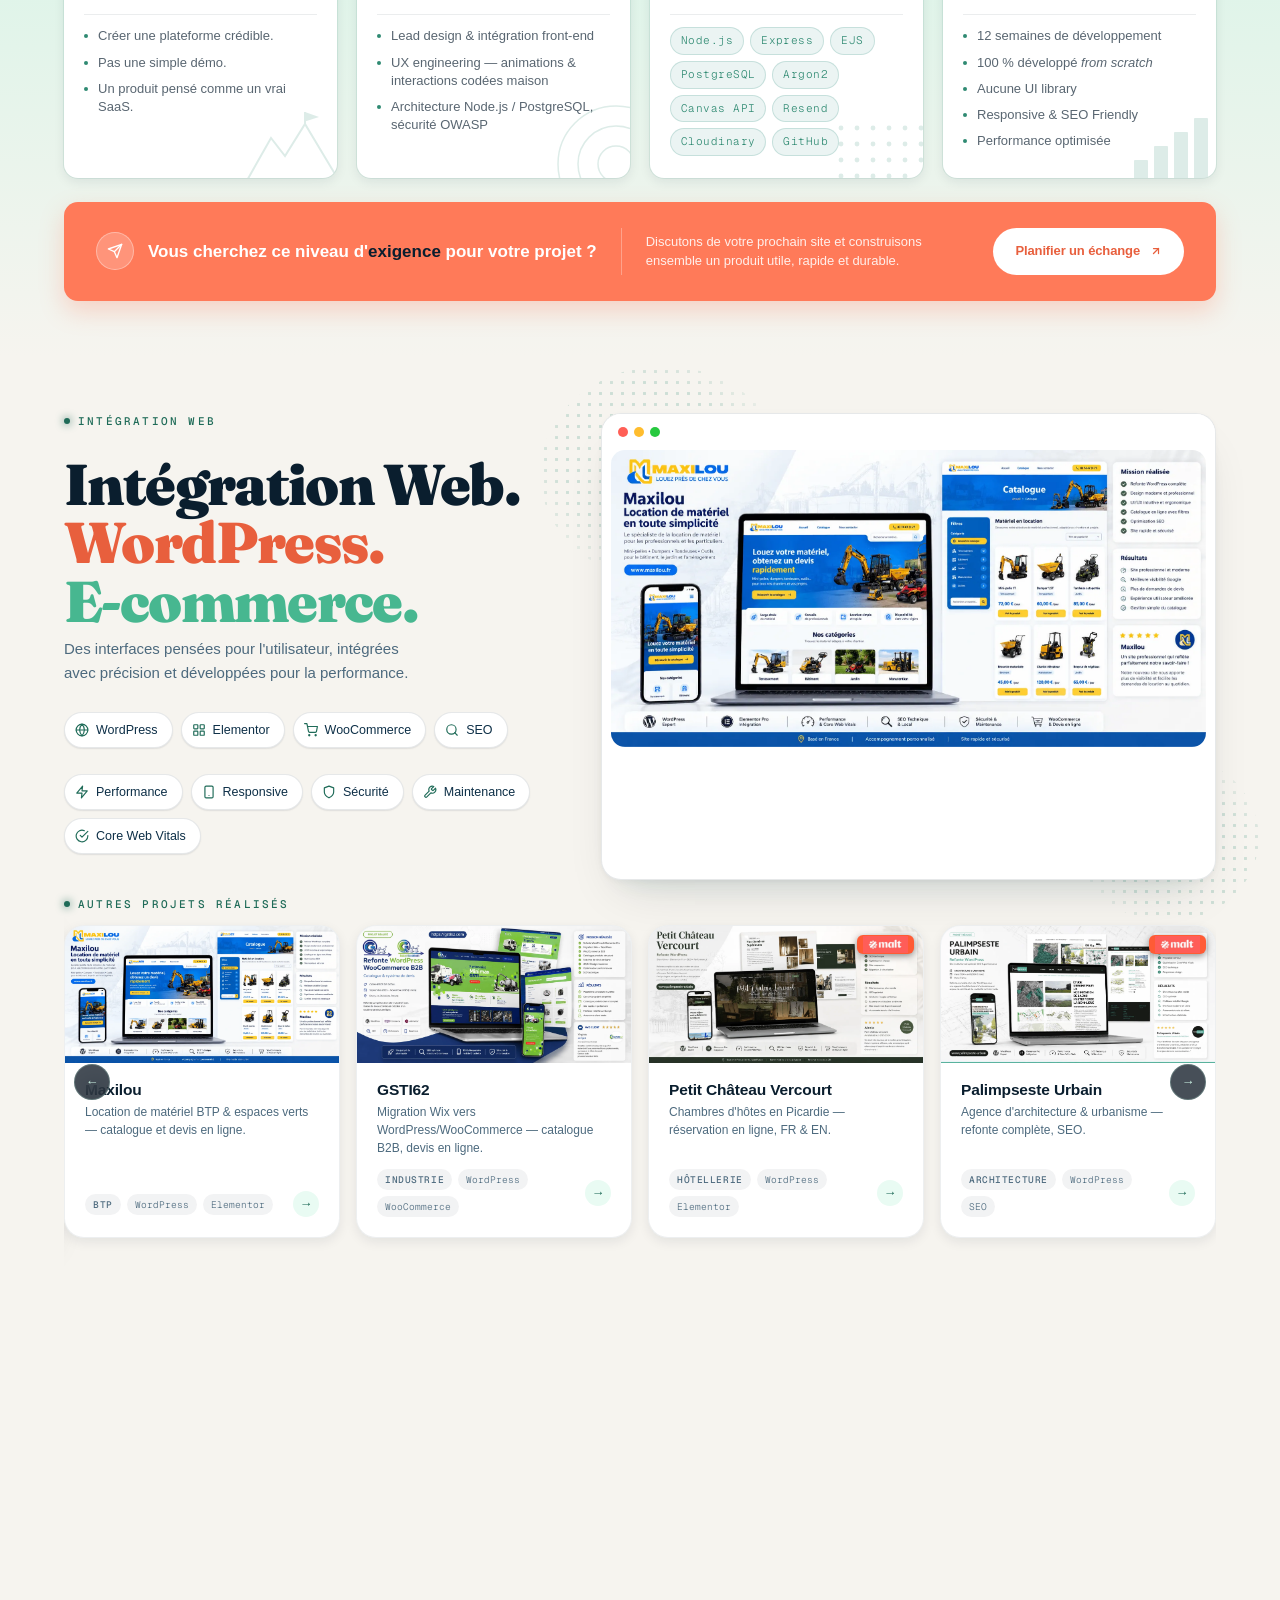
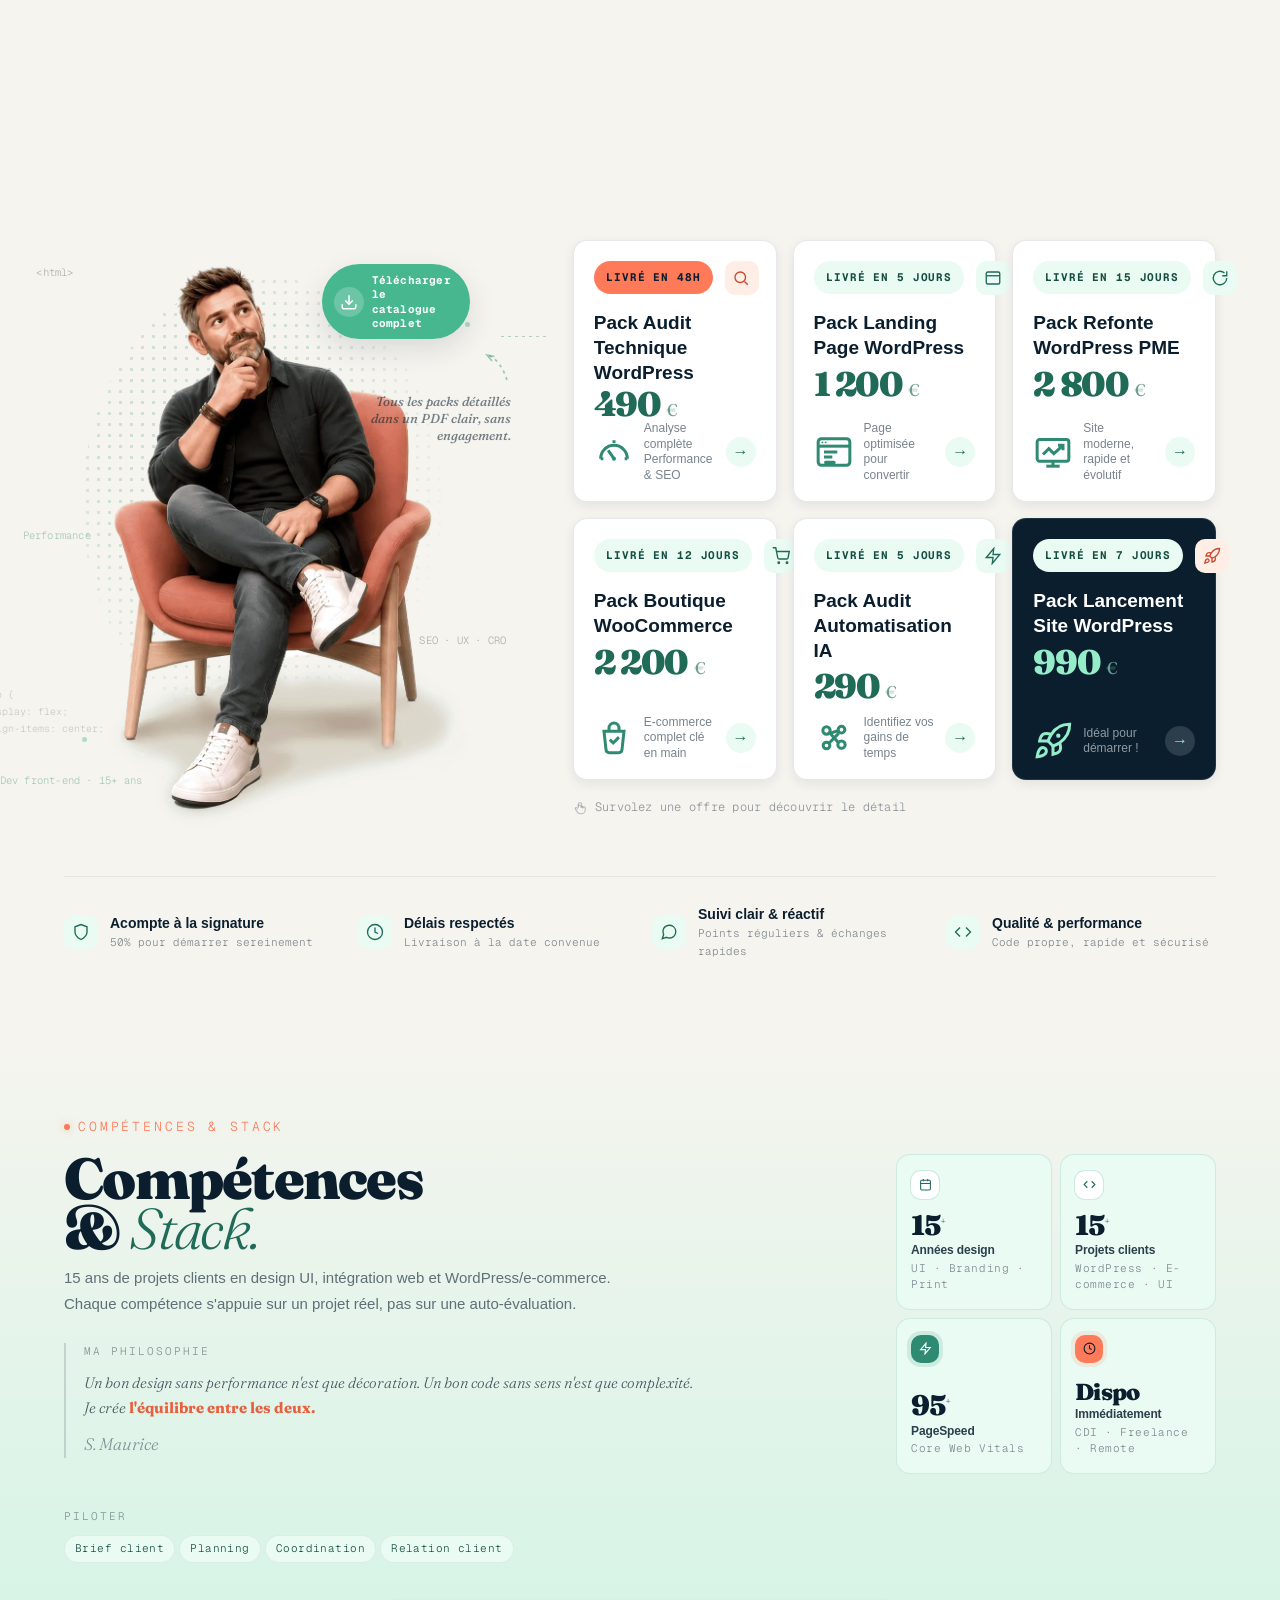
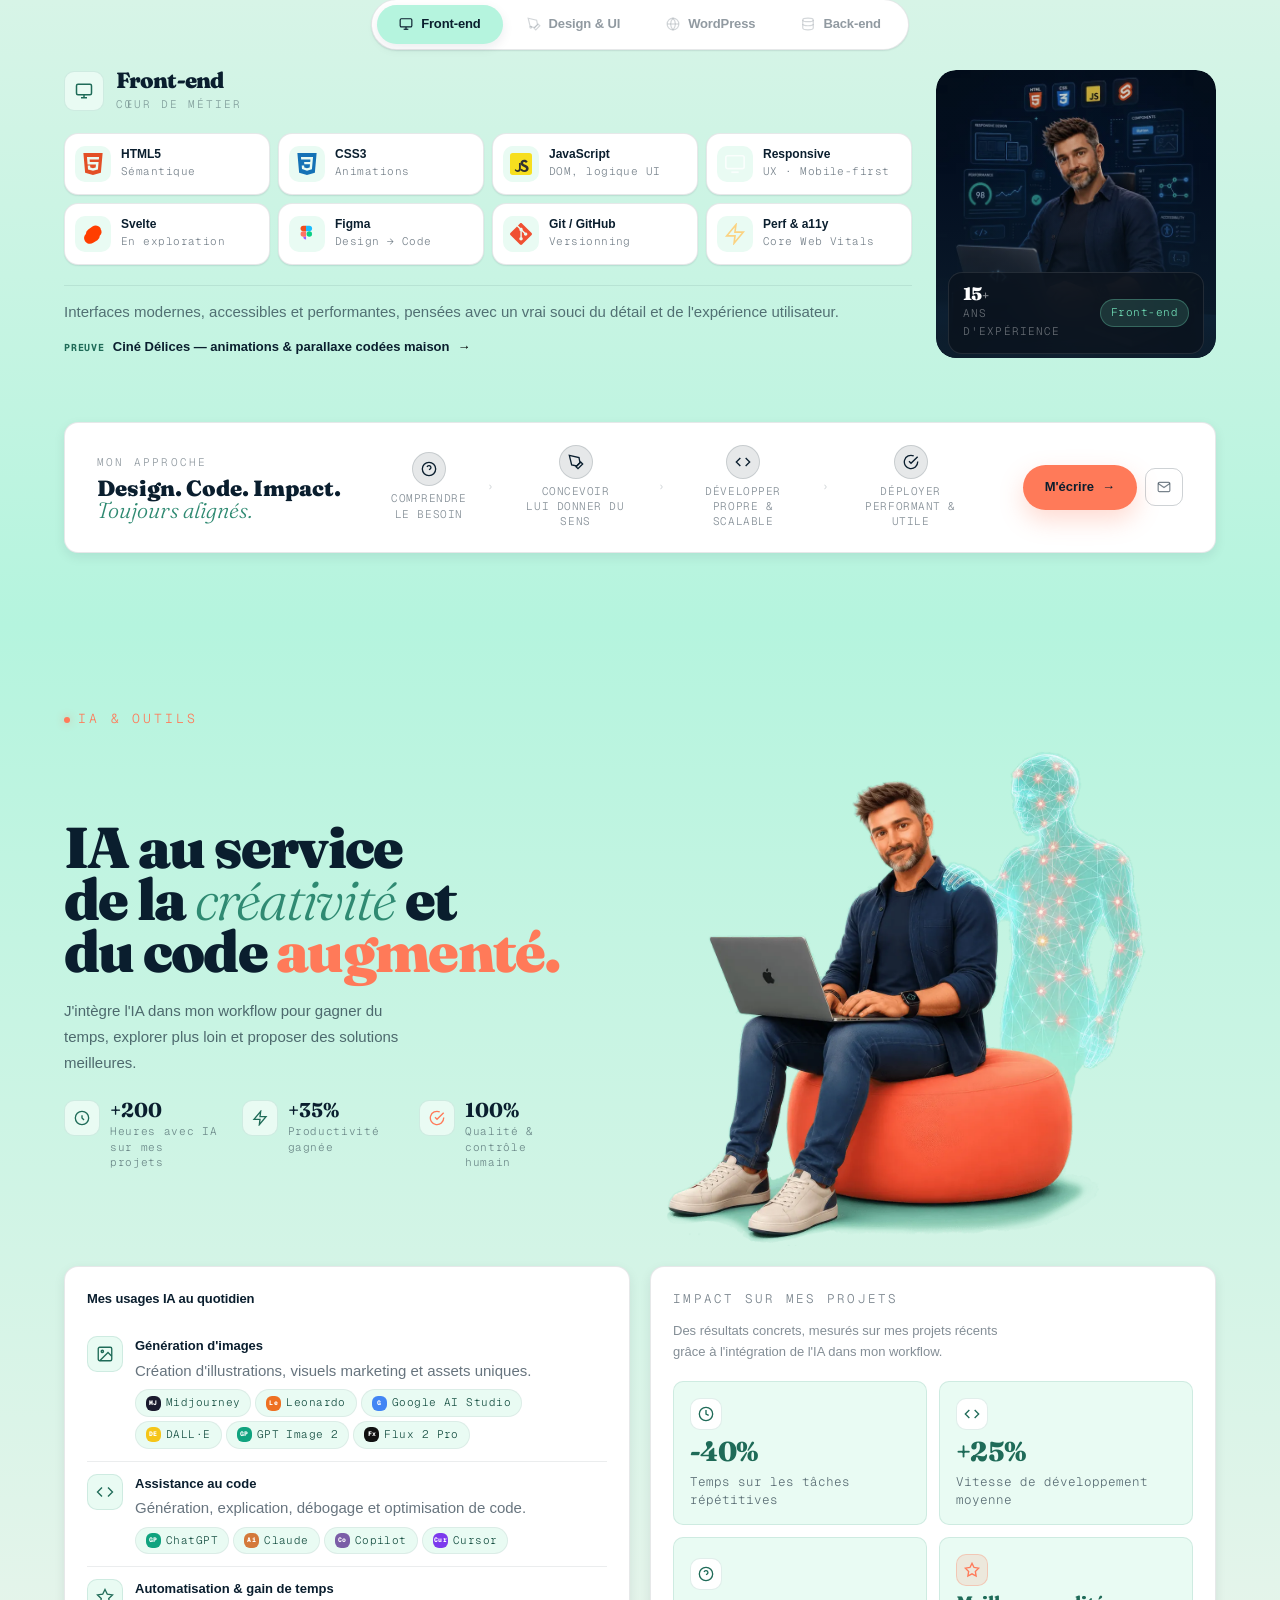
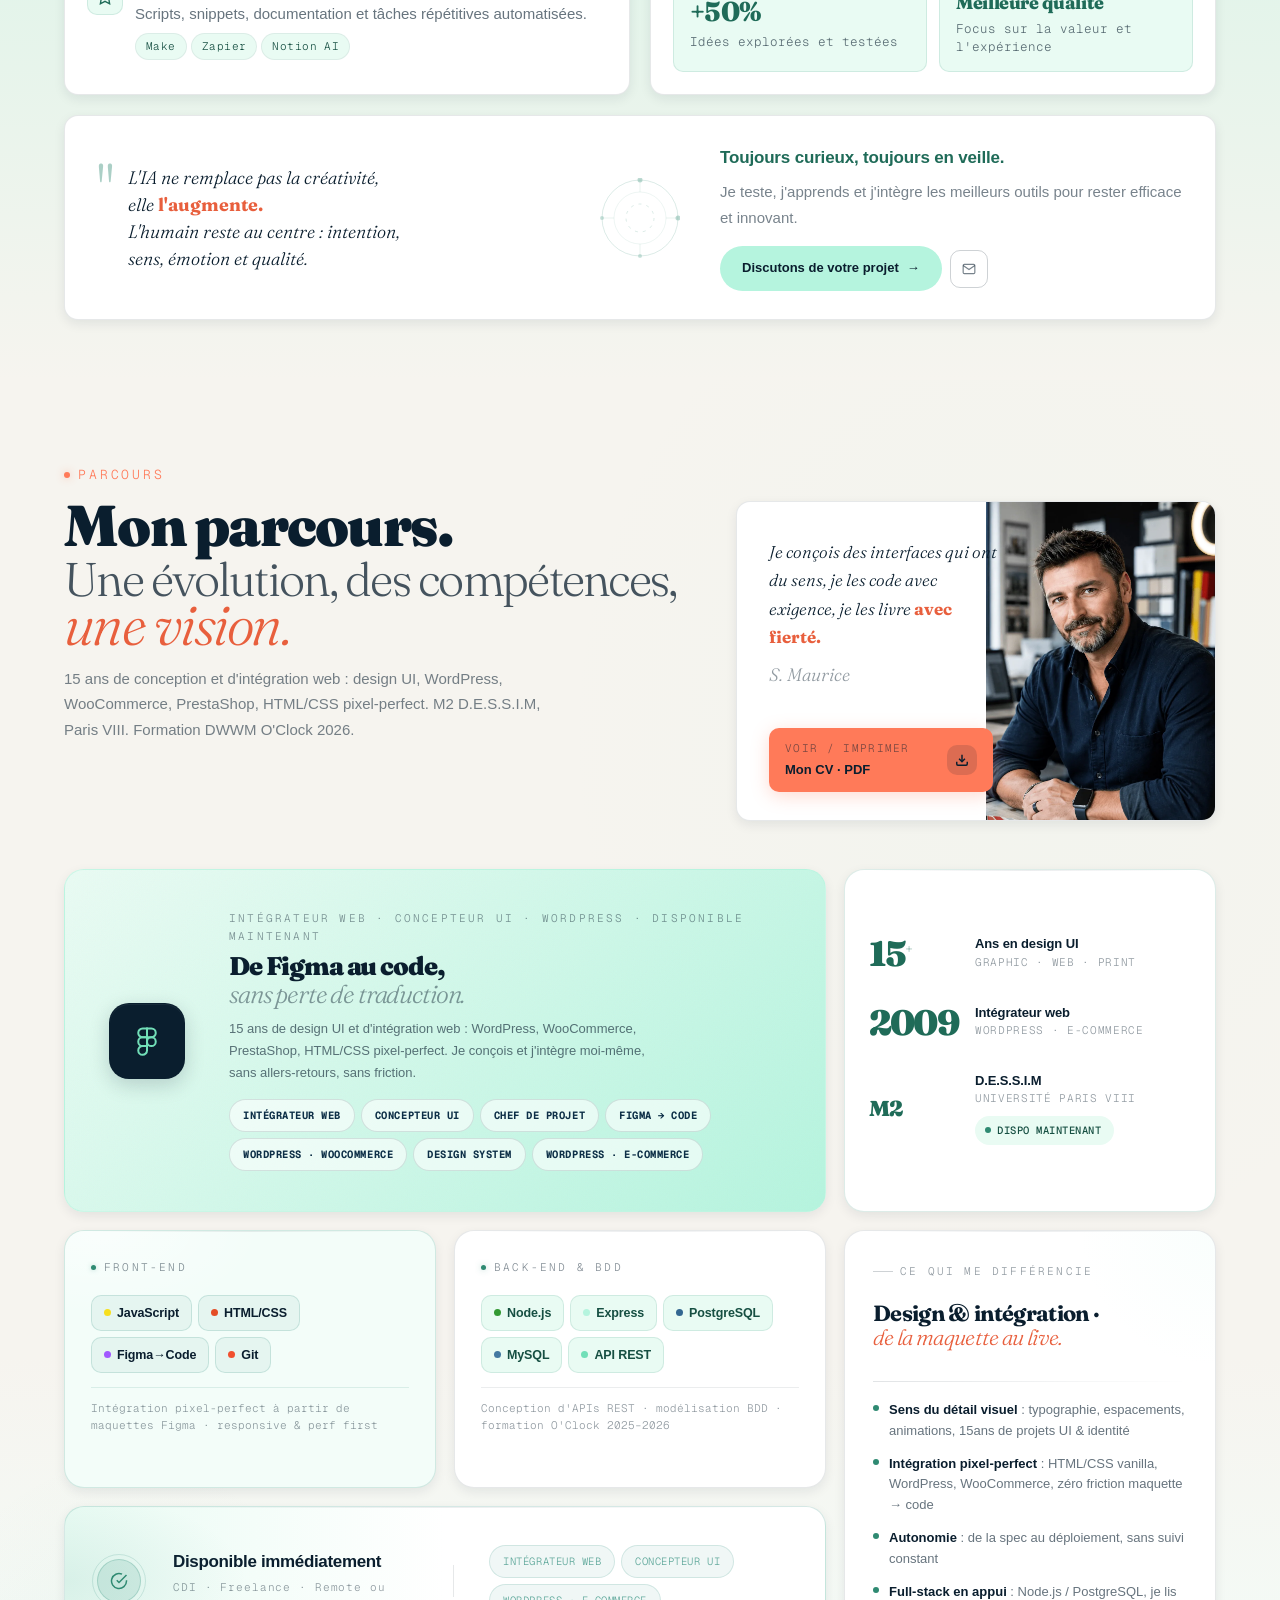
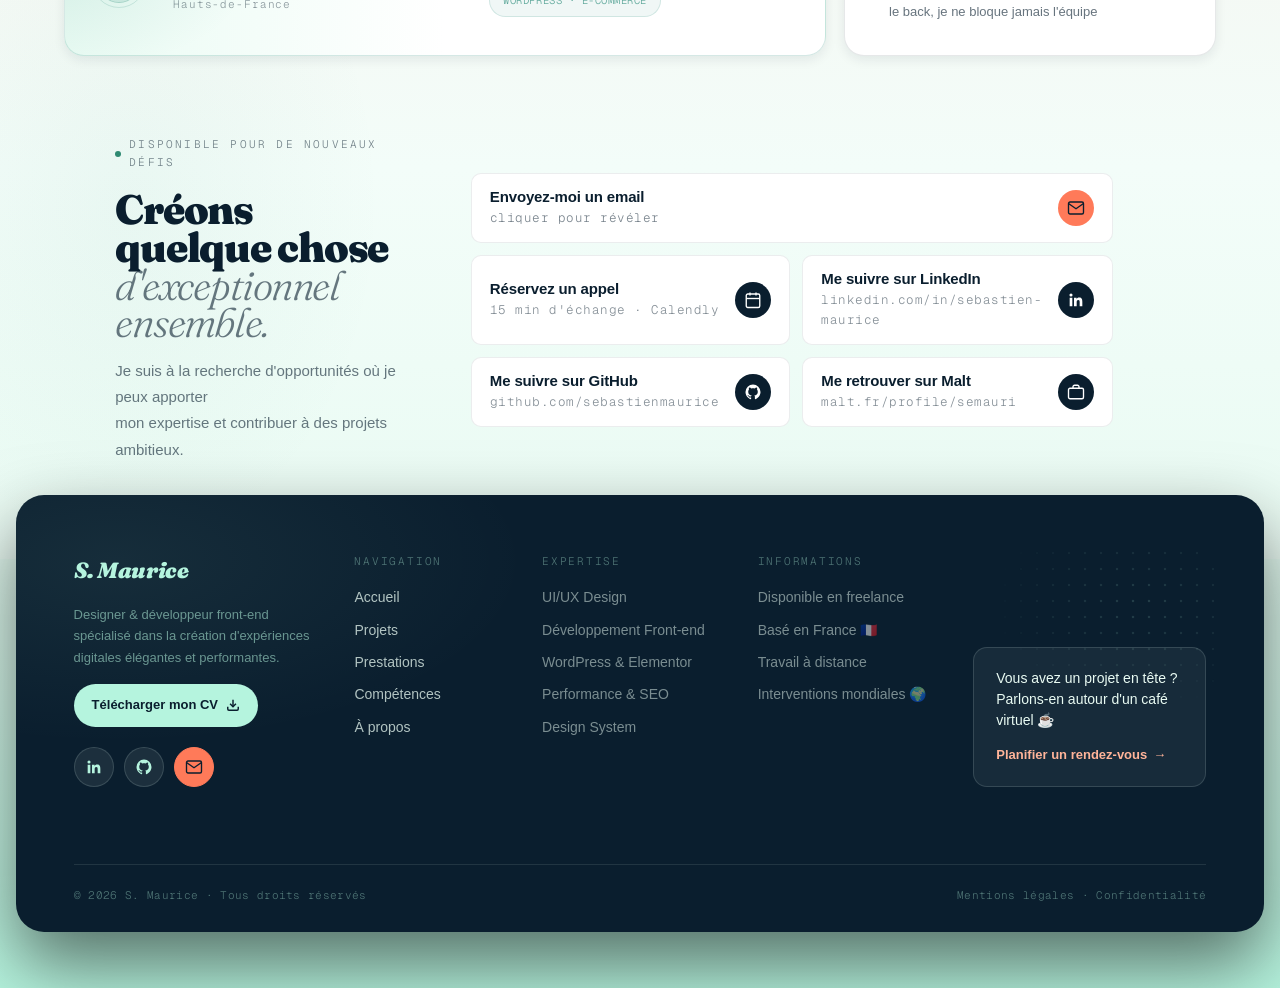
==== commit a2b58077: "Bandeau 'Ils m'ont fait confiance' : remplacement de la liste texte par un carrousel defilant de 15 " ====
--- a/index.html
+++ b/index.html
@@ -438,13 +438,39 @@
     <div class="b-trust-row" data-reveal>
       <div class="b-trust-logos">
         <div class="b-section-label">Ils m'ont fait confiance</div>
-        <div class="b-trust-logo-list">
-          <span class="b-trust-logo">McDonald's</span>
-          <span class="b-trust-logo">Bureau Vallée</span>
-          <span class="b-trust-logo">Groupe Lempereur</span>
-          <span class="b-trust-logo">Mairie de Sin-le-Noble</span>
-          <span class="b-trust-logo">PANO Sign'Service</span>
-          <span class="b-trust-logo-more">&amp; bien d'autres...</span>
+        <div class="b-trust-marquee">
+          <div class="b-trust-marquee-track">
+            <img class="b-trust-logo-img" src="assets/img/logos-entreprises/bureau-vallee.webp" alt="Bureau Vallée" loading="lazy" width="56" height="56">
+            <img class="b-trust-logo-img" src="assets/img/logos-entreprises/pano.webp" alt="PANO Sign'Service" loading="lazy" width="56" height="56">
+            <img class="b-trust-logo-img" src="assets/img/logos-entreprises/maxilou.webp" alt="Maxilou" loading="lazy" width="56" height="56">
+            <img class="b-trust-logo-img" src="assets/img/logos-entreprises/gsti62.webp" alt="GSTI62" loading="lazy" width="56" height="56">
+            <img class="b-trust-logo-img" src="assets/img/logos-entreprises/gur-kebab.webp" alt="Gur Kebab" loading="lazy" width="56" height="56">
+            <img class="b-trust-logo-img" src="assets/img/logos-entreprises/qube.webp" alt="Qube Nightbar" loading="lazy" width="56" height="56">
+            <img class="b-trust-logo-img" src="assets/img/logos-entreprises/celest-interim.webp" alt="Celest Interim" loading="lazy" width="56" height="56">
+            <img class="b-trust-logo-img" src="assets/img/logos-entreprises/iridologie.webp" alt="Iridologie" loading="lazy" width="56" height="56">
+            <img class="b-trust-logo-img" src="assets/img/logos-entreprises/ces-petits-riens.webp" alt="Ces Petits Riens" loading="lazy" width="56" height="56">
+            <img class="b-trust-logo-img" src="assets/img/logos-entreprises/terra-concept.webp" alt="Terra Concept" loading="lazy" width="56" height="56">
+            <img class="b-trust-logo-img" src="assets/img/logos-entreprises/palimpseste.webp" alt="Palimpseste Urbain" loading="lazy" width="56" height="56">
+            <img class="b-trust-logo-img" src="assets/img/logos-entreprises/poulain-pere-fils.webp" alt="Poulain Père &amp; Fils" loading="lazy" width="56" height="56">
+            <img class="b-trust-logo-img" src="assets/img/logos-entreprises/rika.webp" alt="Rika" loading="lazy" width="56" height="56">
+            <img class="b-trust-logo-img" src="assets/img/logos-entreprises/vertigo.webp" alt="Vertigo Resto Bar" loading="lazy" width="56" height="56">
+            <img class="b-trust-logo-img" src="assets/img/logos-entreprises/yesgo.webp" alt="YesGo Transport" loading="lazy" width="56" height="56">
+            <img class="b-trust-logo-img" src="assets/img/logos-entreprises/bureau-vallee.webp" alt="" loading="lazy" width="56" height="56" aria-hidden="true">
+            <img class="b-trust-logo-img" src="assets/img/logos-entreprises/pano.webp" alt="" loading="lazy" width="56" height="56" aria-hidden="true">
+            <img class="b-trust-logo-img" src="assets/img/logos-entreprises/maxilou.webp" alt="" loading="lazy" width="56" height="56" aria-hidden="true">
+            <img class="b-trust-logo-img" src="assets/img/logos-entreprises/gsti62.webp" alt="" loading="lazy" width="56" height="56" aria-hidden="true">
+            <img class="b-trust-logo-img" src="assets/img/logos-entreprises/gur-kebab.webp" alt="" loading="lazy" width="56" height="56" aria-hidden="true">
+            <img class="b-trust-logo-img" src="assets/img/logos-entreprises/qube.webp" alt="" loading="lazy" width="56" height="56" aria-hidden="true">
+            <img class="b-trust-logo-img" src="assets/img/logos-entreprises/celest-interim.webp" alt="" loading="lazy" width="56" height="56" aria-hidden="true">
+            <img class="b-trust-logo-img" src="assets/img/logos-entreprises/iridologie.webp" alt="" loading="lazy" width="56" height="56" aria-hidden="true">
+            <img class="b-trust-logo-img" src="assets/img/logos-entreprises/ces-petits-riens.webp" alt="" loading="lazy" width="56" height="56" aria-hidden="true">
+            <img class="b-trust-logo-img" src="assets/img/logos-entreprises/terra-concept.webp" alt="" loading="lazy" width="56" height="56" aria-hidden="true">
+            <img class="b-trust-logo-img" src="assets/img/logos-entreprises/palimpseste.webp" alt="" loading="lazy" width="56" height="56" aria-hidden="true">
+            <img class="b-trust-logo-img" src="assets/img/logos-entreprises/poulain-pere-fils.webp" alt="" loading="lazy" width="56" height="56" aria-hidden="true">
+            <img class="b-trust-logo-img" src="assets/img/logos-entreprises/rika.webp" alt="" loading="lazy" width="56" height="56" aria-hidden="true">
+            <img class="b-trust-logo-img" src="assets/img/logos-entreprises/vertigo.webp" alt="" loading="lazy" width="56" height="56" aria-hidden="true">
+            <img class="b-trust-logo-img" src="assets/img/logos-entreprises/yesgo.webp" alt="" loading="lazy" width="56" height="56" aria-hidden="true">
+          </div>
         </div>
       </div>
       <div class="b-final-cta">
--- a/css/style.css
+++ b/css/style.css
@@ -2060,24 +2060,68 @@
   display: flex;
   flex-direction: column;
   gap: 16px;
-}
-.b-trust-logo-list {
-  display: flex;
-  flex-wrap: wrap;
-  align-items: center;
-  gap: 28px;
-}
-.b-trust-logo {
-  font-family: var(--f-serif);
-  font-weight: 700;
-  font-size: 17px;
-  color: rgba(10, 30, 46, 0.4);
-  letter-spacing: -0.01em;
-}
-.b-trust-logo-more {
-  font-family: var(--f-mono);
-  font-size: 11px;
-  color: var(--text-muted);
+  /* sans ca, la largeur intrinseque (max-content) de .b-trust-marquee-track remonte
+     a travers ce parent flex jusqu'a la colonne 1fr de .b-trust-row, qui refuse alors
+     de retrecir sous cette taille et pousse .b-final-cta hors du cadre malgre le
+     overflow:hidden du carrousel plus bas dans l'arbre */
+  min-width: 0;
+}
+/* Carrousel logos clients : meme mecanique que .story-bar/.techbar-track (bande
+   dupliquee 2x, translateX(-50%) en boucle, pause au survol) — fondu sur les bords en
+   --paper puisque .bento-section est sur fond paper (pas mint comme le techbar) */
+.b-trust-marquee {
+  position: relative;
+  width: 100%;
+  overflow: hidden;
+}
+.b-trust-marquee::before,
+.b-trust-marquee::after {
+  content: "";
+  position: absolute;
+  top: 0;
+  bottom: 0;
+  width: 56px;
+  z-index: 2;
+  pointer-events: none;
+}
+.b-trust-marquee::before {
+  left: 0;
+  background: linear-gradient(to right, var(--paper), transparent);
+}
+.b-trust-marquee::after {
+  right: 0;
+  background: linear-gradient(to left, var(--paper), transparent);
+}
+.b-trust-marquee-track {
+  display: flex;
+  align-items: center;
+  gap: 22px;
+  width: max-content;
+  animation: b-trust-scroll 34s linear infinite;
+}
+.b-trust-marquee-track:hover {
+  animation-play-state: paused;
+}
+@keyframes b-trust-scroll {
+  0% { transform: translateX(0); }
+  100% { transform: translateX(-50%); }
+}
+/* Mode produit : mix-blend-mode:multiply fait disparaitre le fond blanc des logos
+   (le blanc se fond dans --paper derriere) sans toucher aux logos deja sur fond
+   colore, qui restent lisibles tels quels */
+.b-trust-logo-img {
+  flex-shrink: 0;
+  width: 56px;
+  height: 56px;
+  object-fit: contain;
+  border-radius: var(--r-sm);
+  mix-blend-mode: multiply;
+  filter: grayscale(0.15);
+  transition: filter 0.25s var(--ease), transform 0.25s var(--ease);
+}
+.b-trust-logo-img:hover {
+  filter: grayscale(0);
+  transform: scale(1.08);
 }
 .b-final-cta {
   display: flex;
@@ -6270,7 +6314,9 @@
     padding: 40px clamp(16px, 4vw, 28px) 40px;
   }
   .b-bottom-row {
-    height: 260px;
+    /* auto comme en desktop : la valeur fixe (260px) ne correspondait plus a la
+       hauteur reelle des cards (texte+tags) et debordait sur le bandeau logos suivant */
+    height: auto;
   }
   .b-carousel-track .b-card-proj {
     flex: 0 0 calc(100% - 0px);
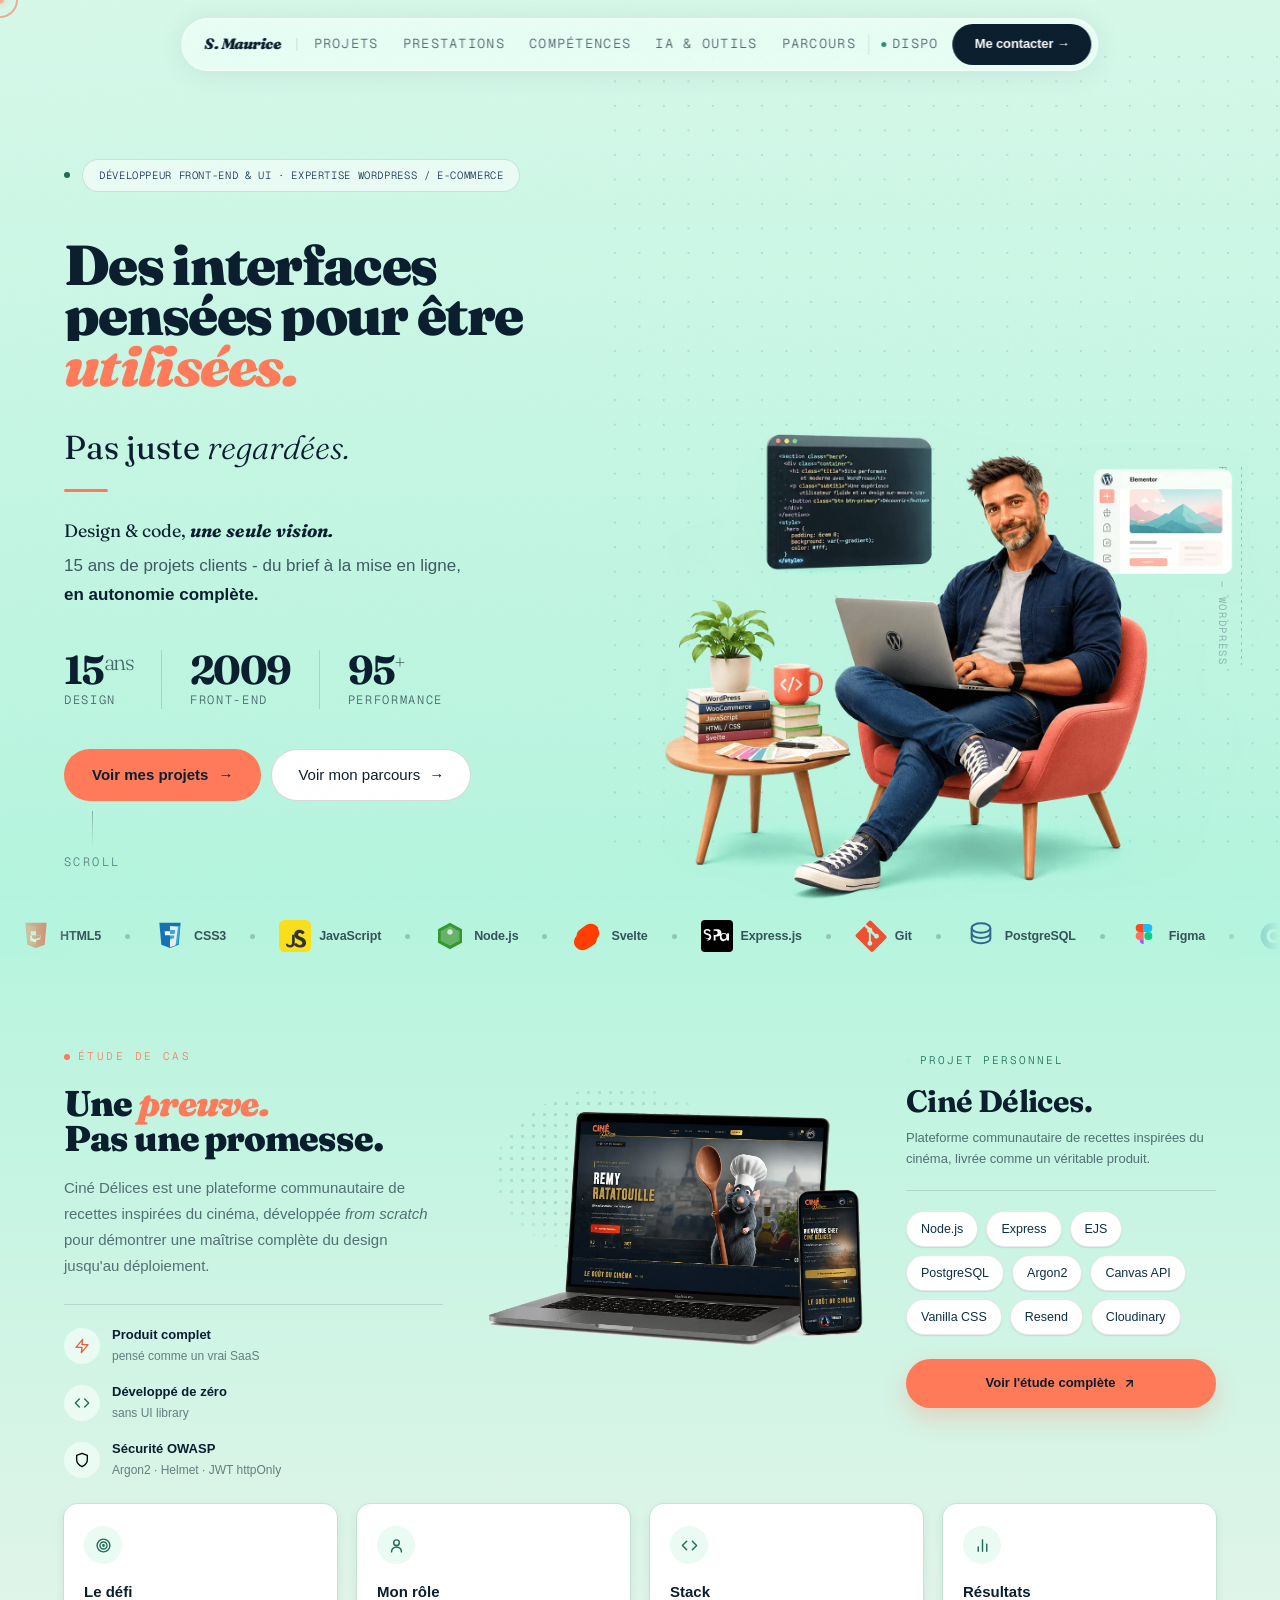
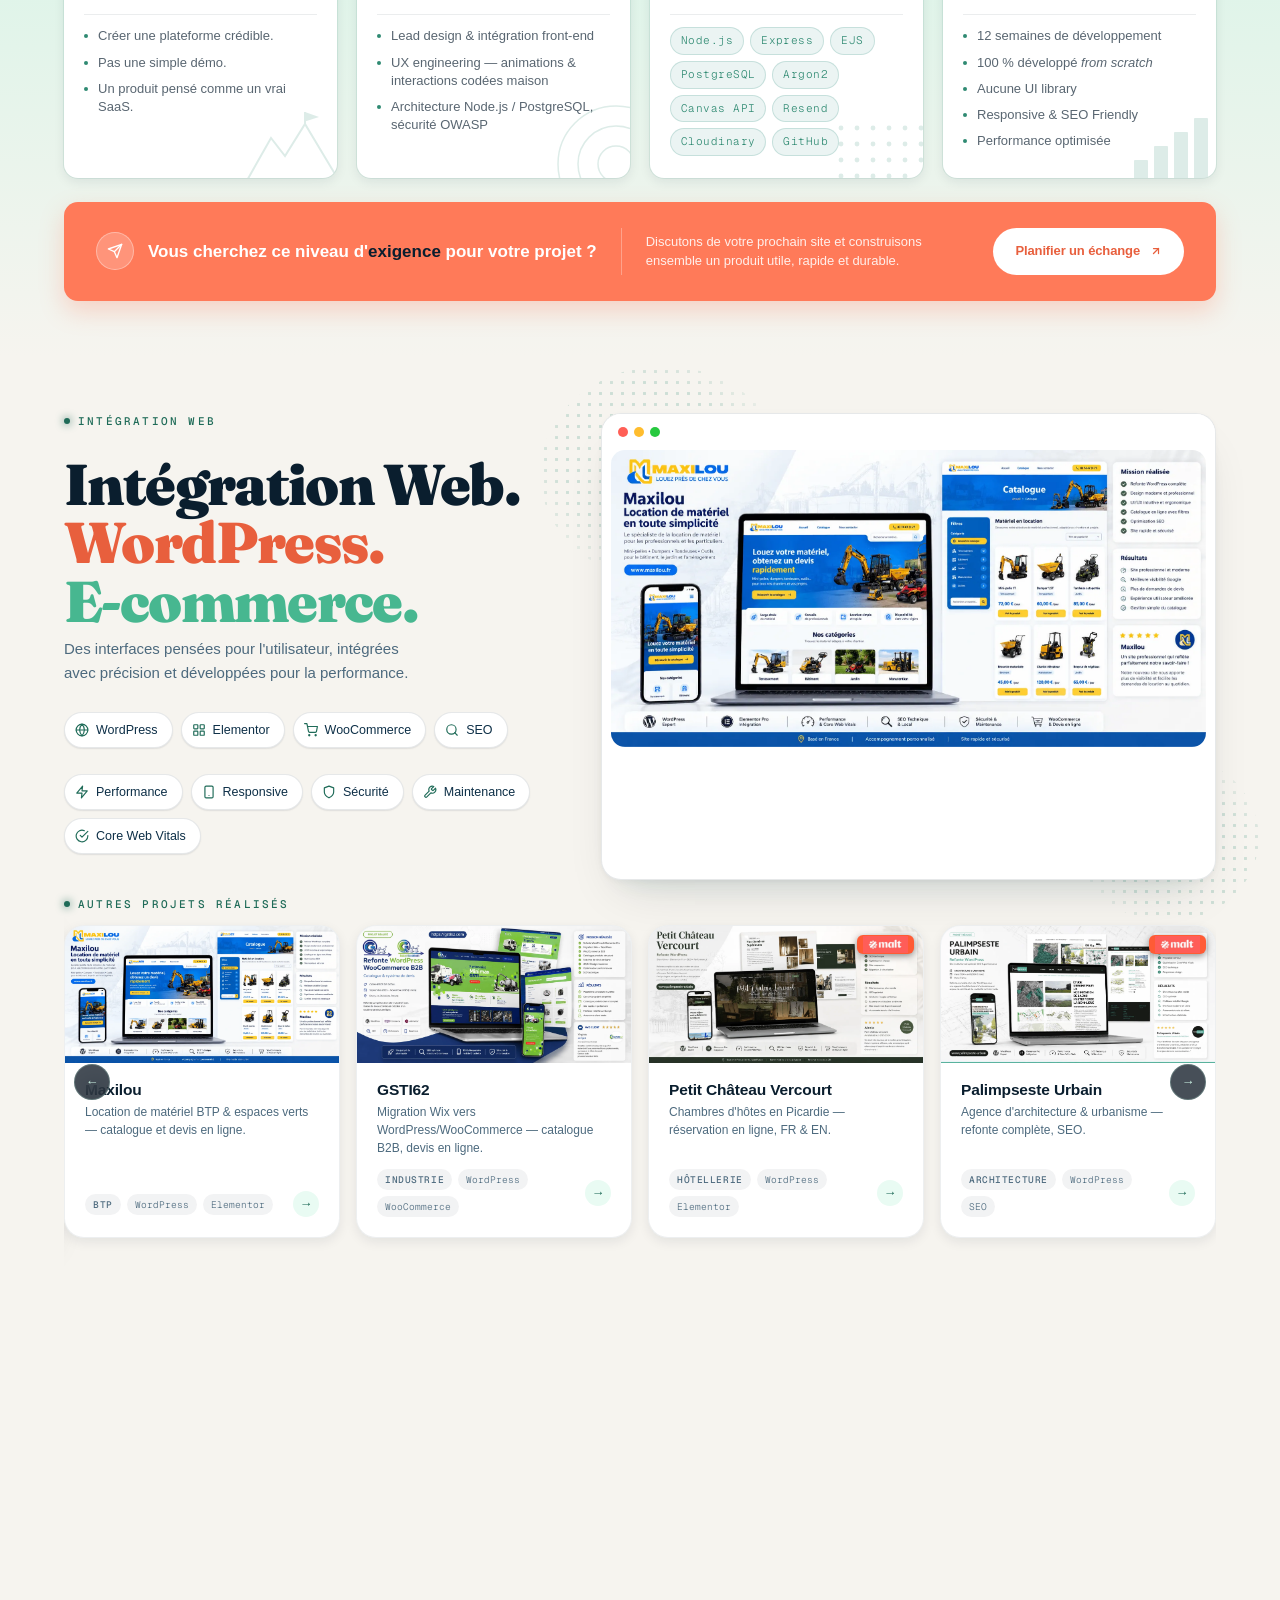
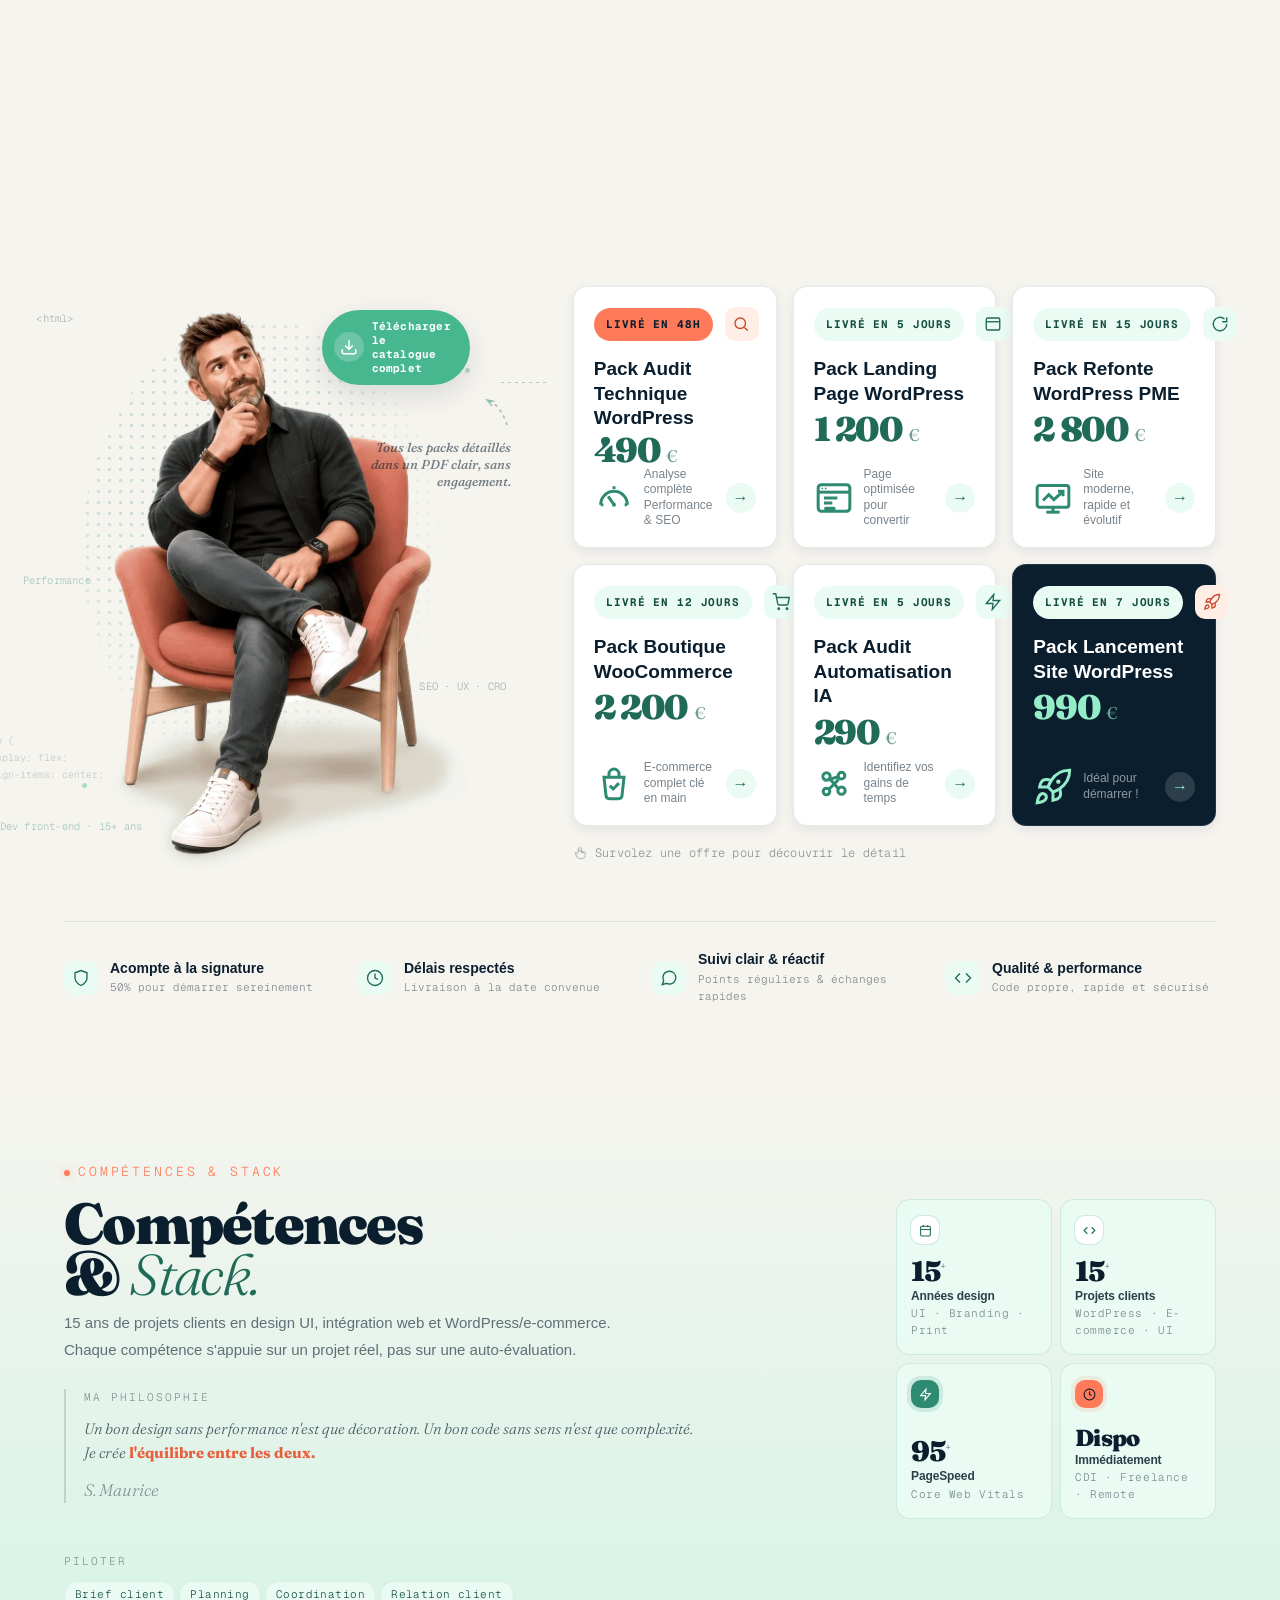
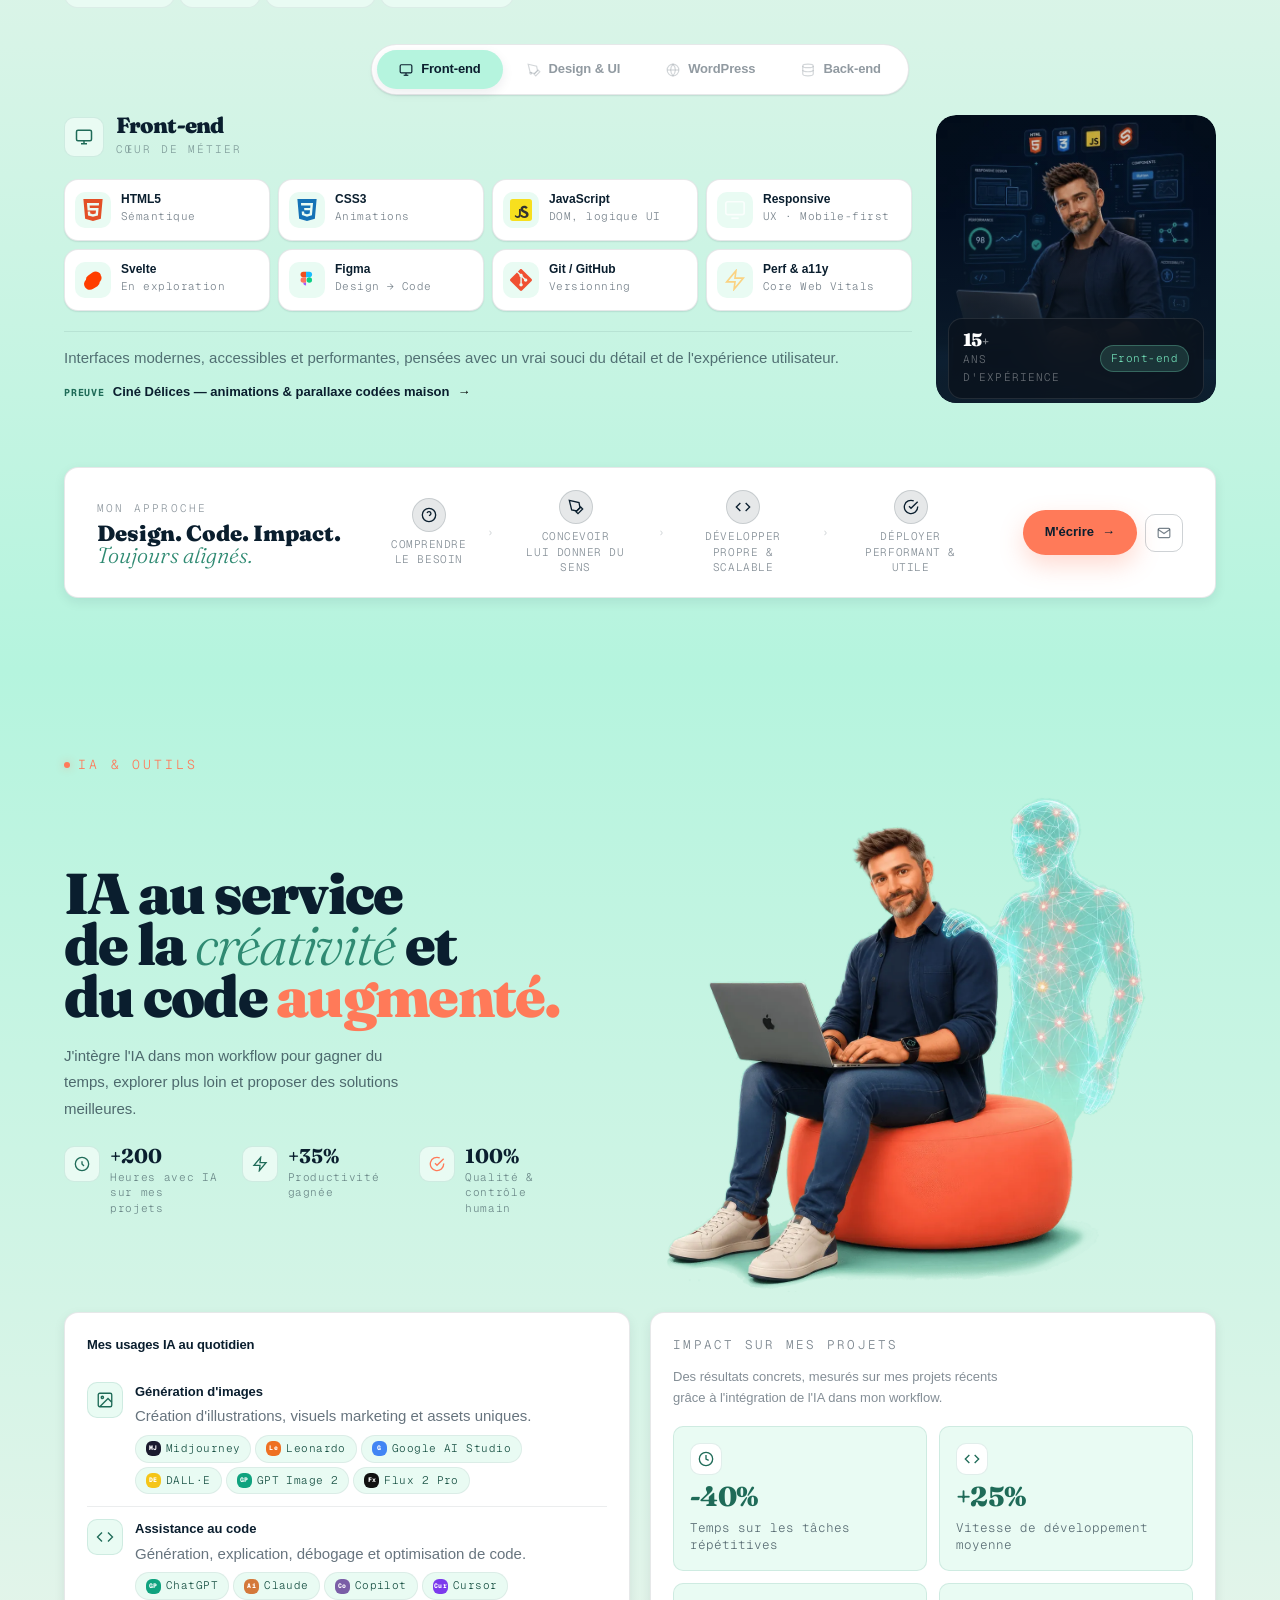
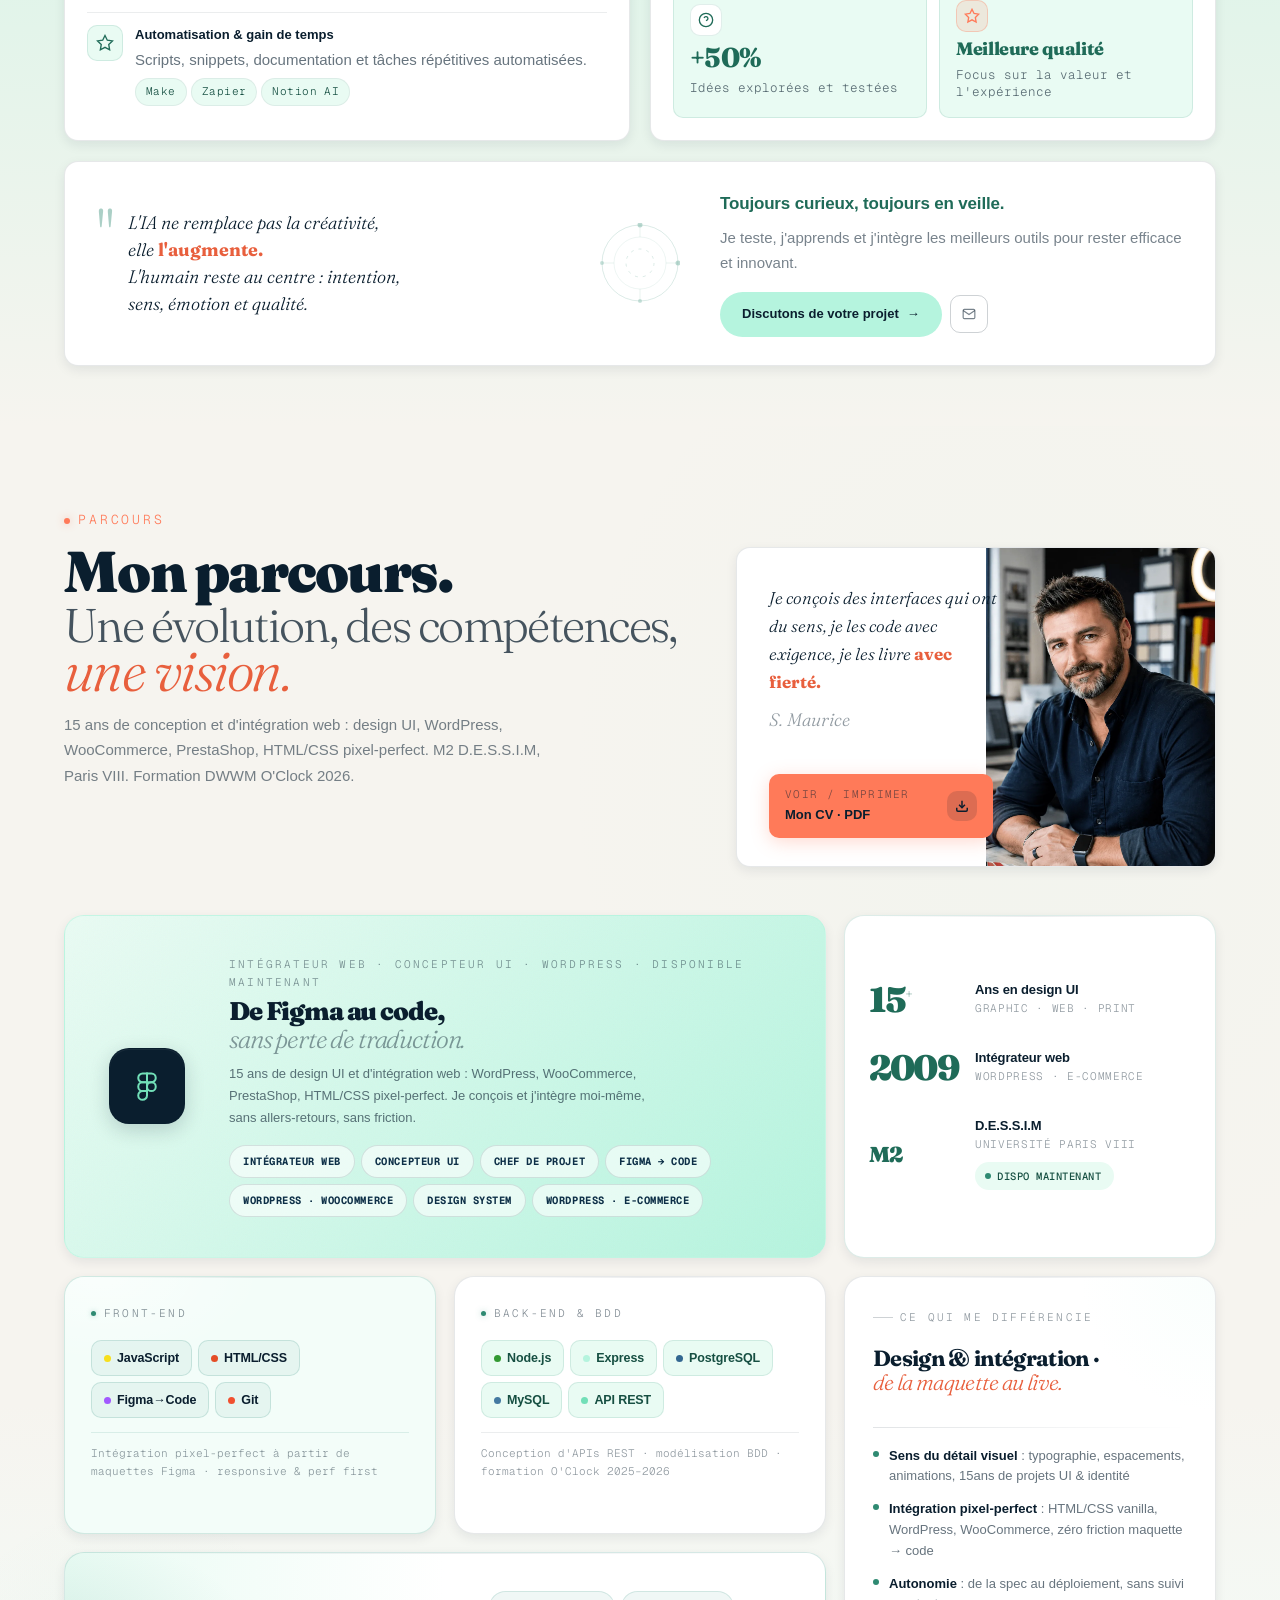
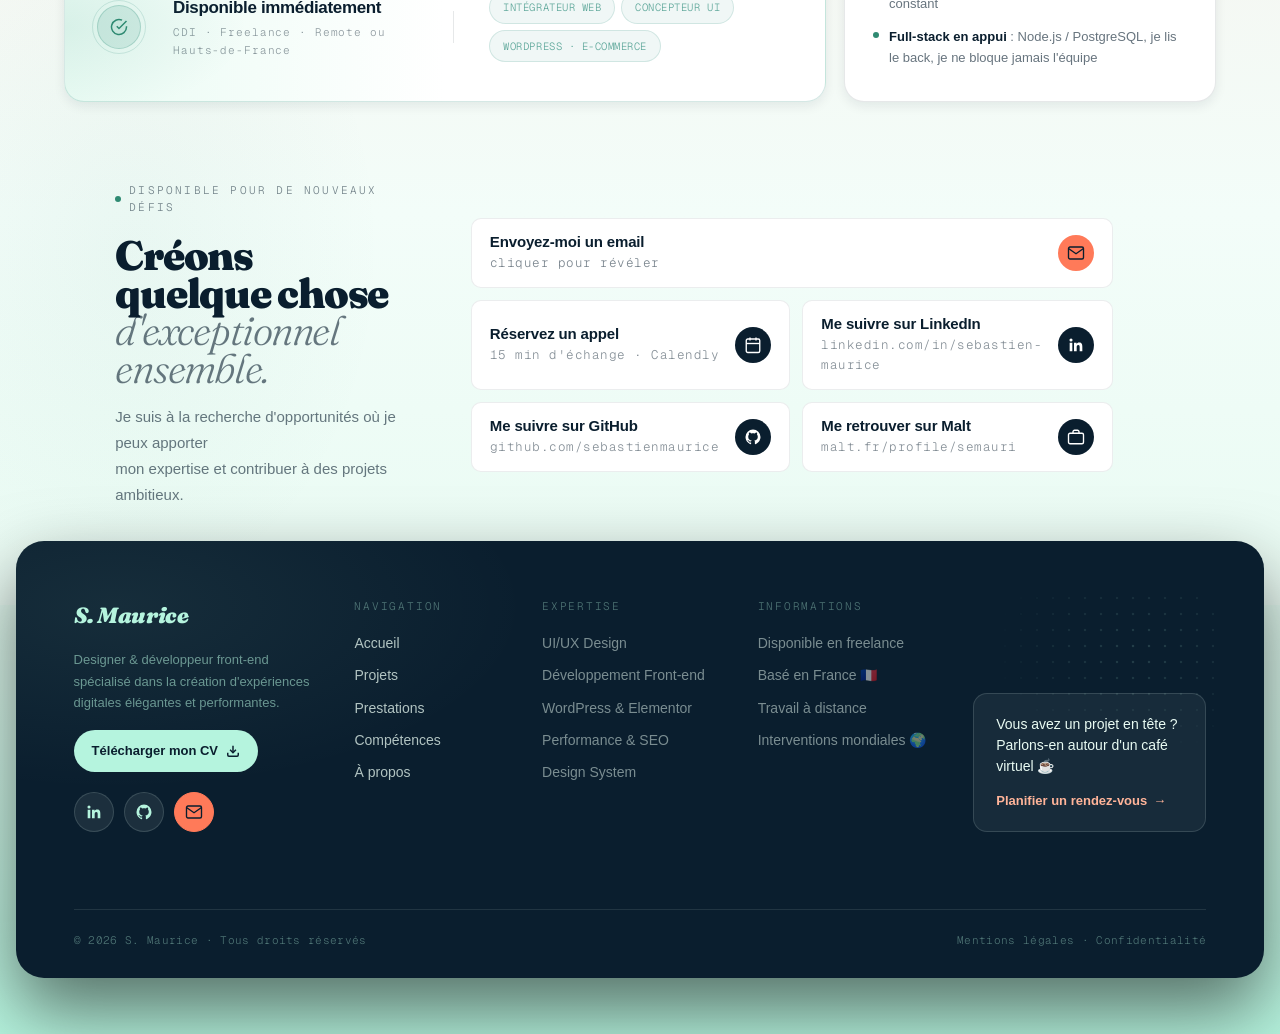
==== commit f11b00d9: "Bandeau logos clients : alignement pixel-parfait avec b-final-cta - le libelle 'Ils m'ont fait confi" ====
--- a/index.html
+++ b/index.html
@@ -435,9 +435,9 @@
       <button class="b-carousel-nav b-carousel-next" id="bCarouselNext" aria-label="Projet suivant">&#8594;</button>
     </div>
 
-    <div class="b-trust-row" data-reveal>
-      <div class="b-trust-logos">
-        <div class="b-section-label">Ils m'ont fait confiance</div>
+    <div class="b-trust-block" data-reveal>
+      <div class="b-section-label">Ils m'ont fait confiance</div>
+      <div class="b-trust-row">
         <div class="b-trust-marquee">
           <div class="b-trust-marquee-track">
             <img class="b-trust-logo-img" src="assets/img/logos-entreprises/bureau-vallee.webp" alt="Bureau Vallée" loading="lazy" width="56" height="56">
@@ -472,11 +472,12 @@
             <img class="b-trust-logo-img" src="assets/img/logos-entreprises/yesgo.webp" alt="" loading="lazy" width="56" height="56" aria-hidden="true">
           </div>
         </div>
-      </div>
-      <div class="b-final-cta">
+        <div class="b-trust-more">&amp; bien d'autres...</div>
+        <div class="b-final-cta">
         <div class="b-final-cta-icon"><svg width="18" height="18" viewBox="0 0 24 24" fill="none" stroke="currentColor" stroke-width="2" stroke-linecap="round" stroke-linejoin="round"><path d="M20.59 13.41 13 21l-8-8V5a2 2 0 0 1 2-2h6l8 8a2 2 0 0 1 0 2.41z"/><circle cx="8" cy="8" r="1.5"/></svg></div>
         <div class="b-final-cta-text">Vous avez vu ce que je livre.<br>Découvrez mes formules.</div>
         <a href="#prestations" class="b-final-cta-btn">Voir les prestations<svg width="12" height="12" viewBox="0 0 24 24" fill="none" stroke="currentColor" stroke-width="2.5" stroke-linecap="round" stroke-linejoin="round"><line x1="5" y1="12" x2="19" y2="12"/><polyline points="12 5 19 12 12 19"/></svg></a>
+        </div>
       </div>
     </div>
   </div>
--- a/css/style.css
+++ b/css/style.css
@@ -2049,22 +2049,41 @@
   background: rgba(255, 122, 89, 0.34);
   transform: scale(0.92);
 }
+/* Le libelle vit hors de .b-trust-row, au-dessus. Grid 2 colonnes x 2 lignes :
+   ligne 1 = marquee | final-cta (align-items:center les centre precisement l'un sur
+   l'autre, seule cette ligne compte pour leur hauteur) ; ligne 2 = la legende
+   "& bien d'autres...", placee automatiquement sous le marquee (colonne 1 seule,
+   .b-final-cta ne s'etend pas sur cette 2e ligne) sans affecter l'alignement de la
+   ligne 1 */
+.b-trust-block {
+  display: flex;
+  flex-direction: column;
+  gap: 16px;
+}
 .b-trust-row {
   display: grid;
   grid-template-columns: 1fr auto;
   align-items: center;
-  gap: 32px;
-  padding-top: 4px;
-}
-.b-trust-logos {
-  display: flex;
-  flex-direction: column;
-  gap: 16px;
+  column-gap: 32px;
+  row-gap: 10px;
+}
+.b-trust-marquee {
   /* sans ca, la largeur intrinseque (max-content) de .b-trust-marquee-track remonte
-     a travers ce parent flex jusqu'a la colonne 1fr de .b-trust-row, qui refuse alors
-     de retrecir sous cette taille et pousse .b-final-cta hors du cadre malgre le
-     overflow:hidden du carrousel plus bas dans l'arbre */
+     jusqu'a la colonne 1fr de .b-trust-row, qui refuse alors de retrecir sous cette
+     taille et pousse .b-final-cta hors du cadre malgre son propre overflow:hidden */
   min-width: 0;
+  /* placement explicite (indep. de l'ordre DOM, choisi pour l'empilement mobile
+     naturel marquee -> legende -> final-cta) : ligne 1 seule, alignee avec .b-final-cta */
+  grid-column: 1;
+  grid-row: 1;
+}
+.b-trust-more {
+  grid-column: 1;
+  grid-row: 2;
+  font-family: var(--f-mono);
+  font-size: 11px;
+  letter-spacing: 0.02em;
+  color: var(--text-muted);
 }
 /* Carrousel logos clients : meme mecanique que .story-bar/.techbar-track (bande
    dupliquee 2x, translateX(-50%) en boucle, pause au survol) — fondu sur les bords en
@@ -2124,6 +2143,10 @@
   transform: scale(1.08);
 }
 .b-final-cta {
+  /* place explicitement en ligne 1 (colonne 2) : aligne pile avec .b-trust-marquee,
+     sans se soucier de la legende en ligne 2 sous les logos */
+  grid-column: 2;
+  grid-row: 1;
   display: flex;
   align-items: center;
   gap: 16px;
@@ -6108,6 +6131,14 @@
   .b-trust-row {
     grid-template-columns: 1fr;
   }
+  /* reinitialise le placement explicite desktop : en 1 colonne, l'ordre naturel du DOM
+     (marquee -> legende -> final-cta) donne directement le bon empilement */
+  .b-trust-marquee,
+  .b-trust-more,
+  .b-final-cta {
+    grid-column: 1;
+    grid-row: auto;
+  }
   .b-final-cta {
     white-space: normal;
   }
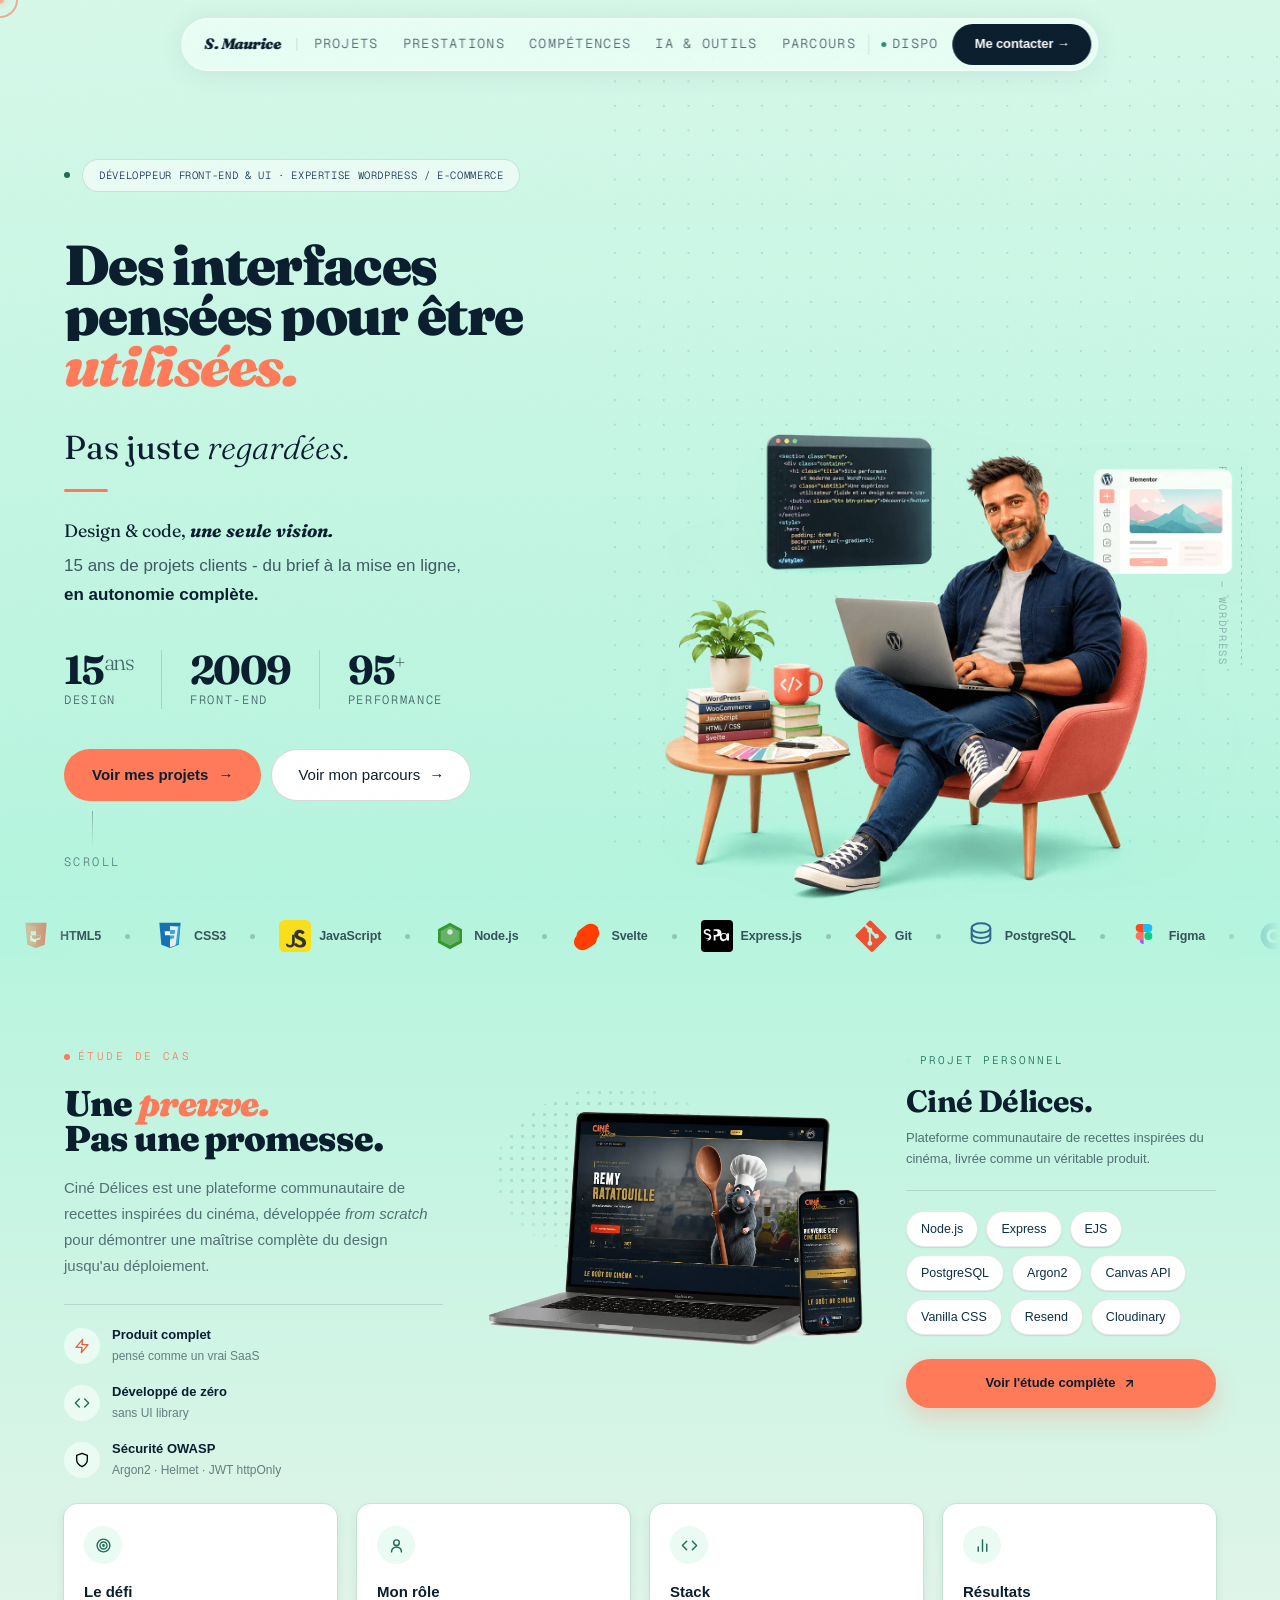
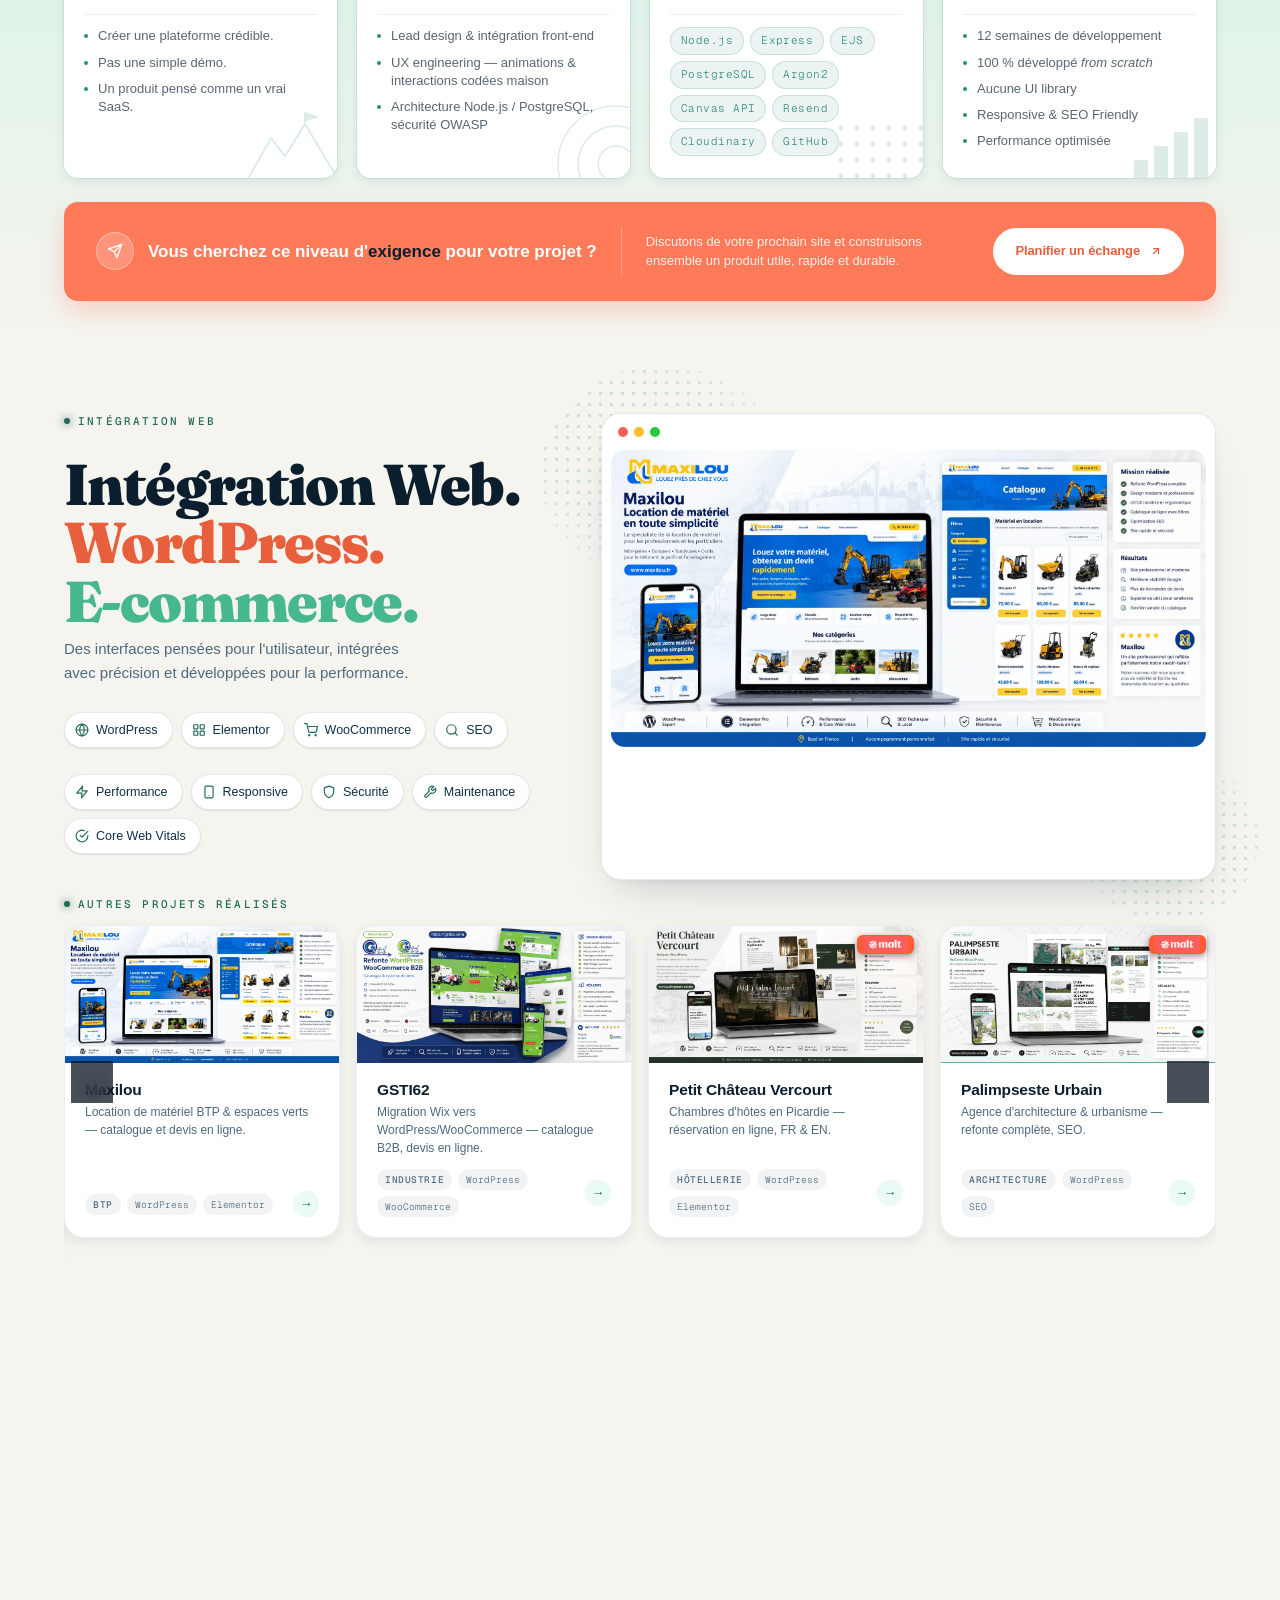
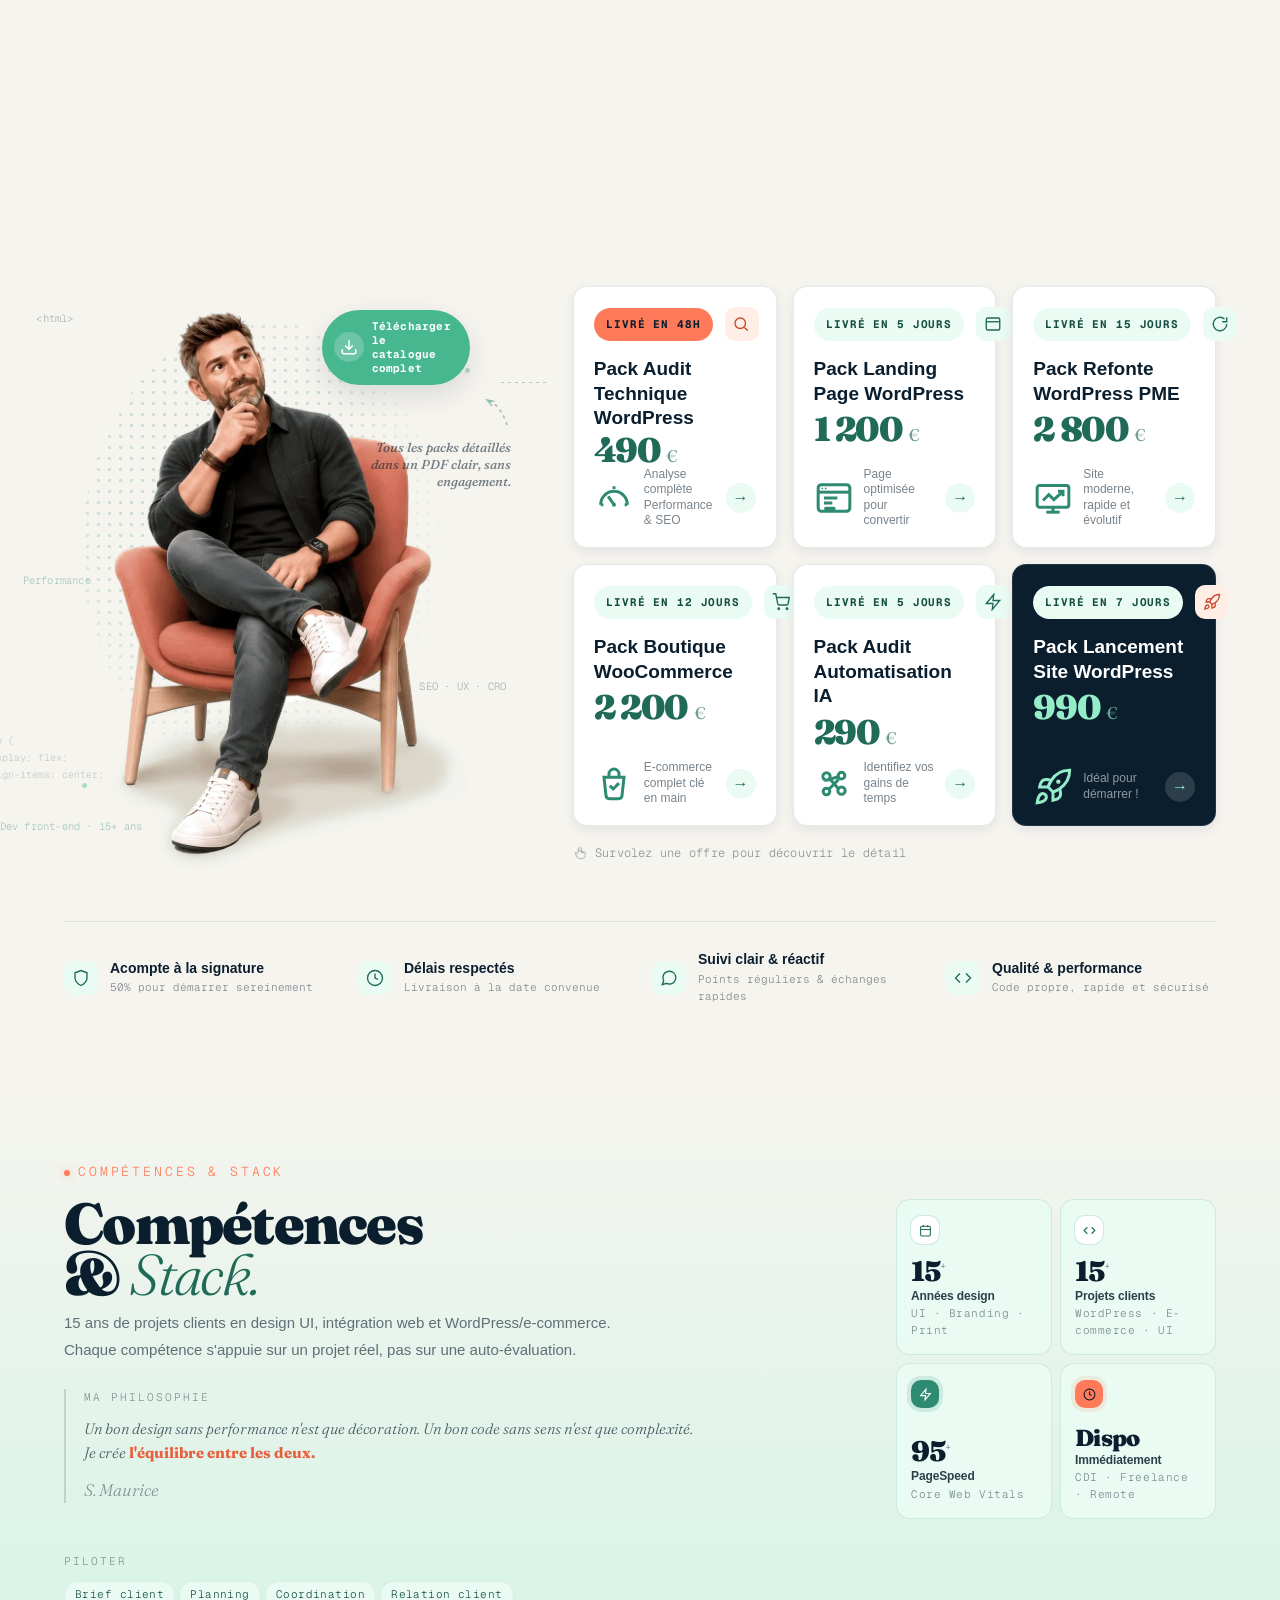
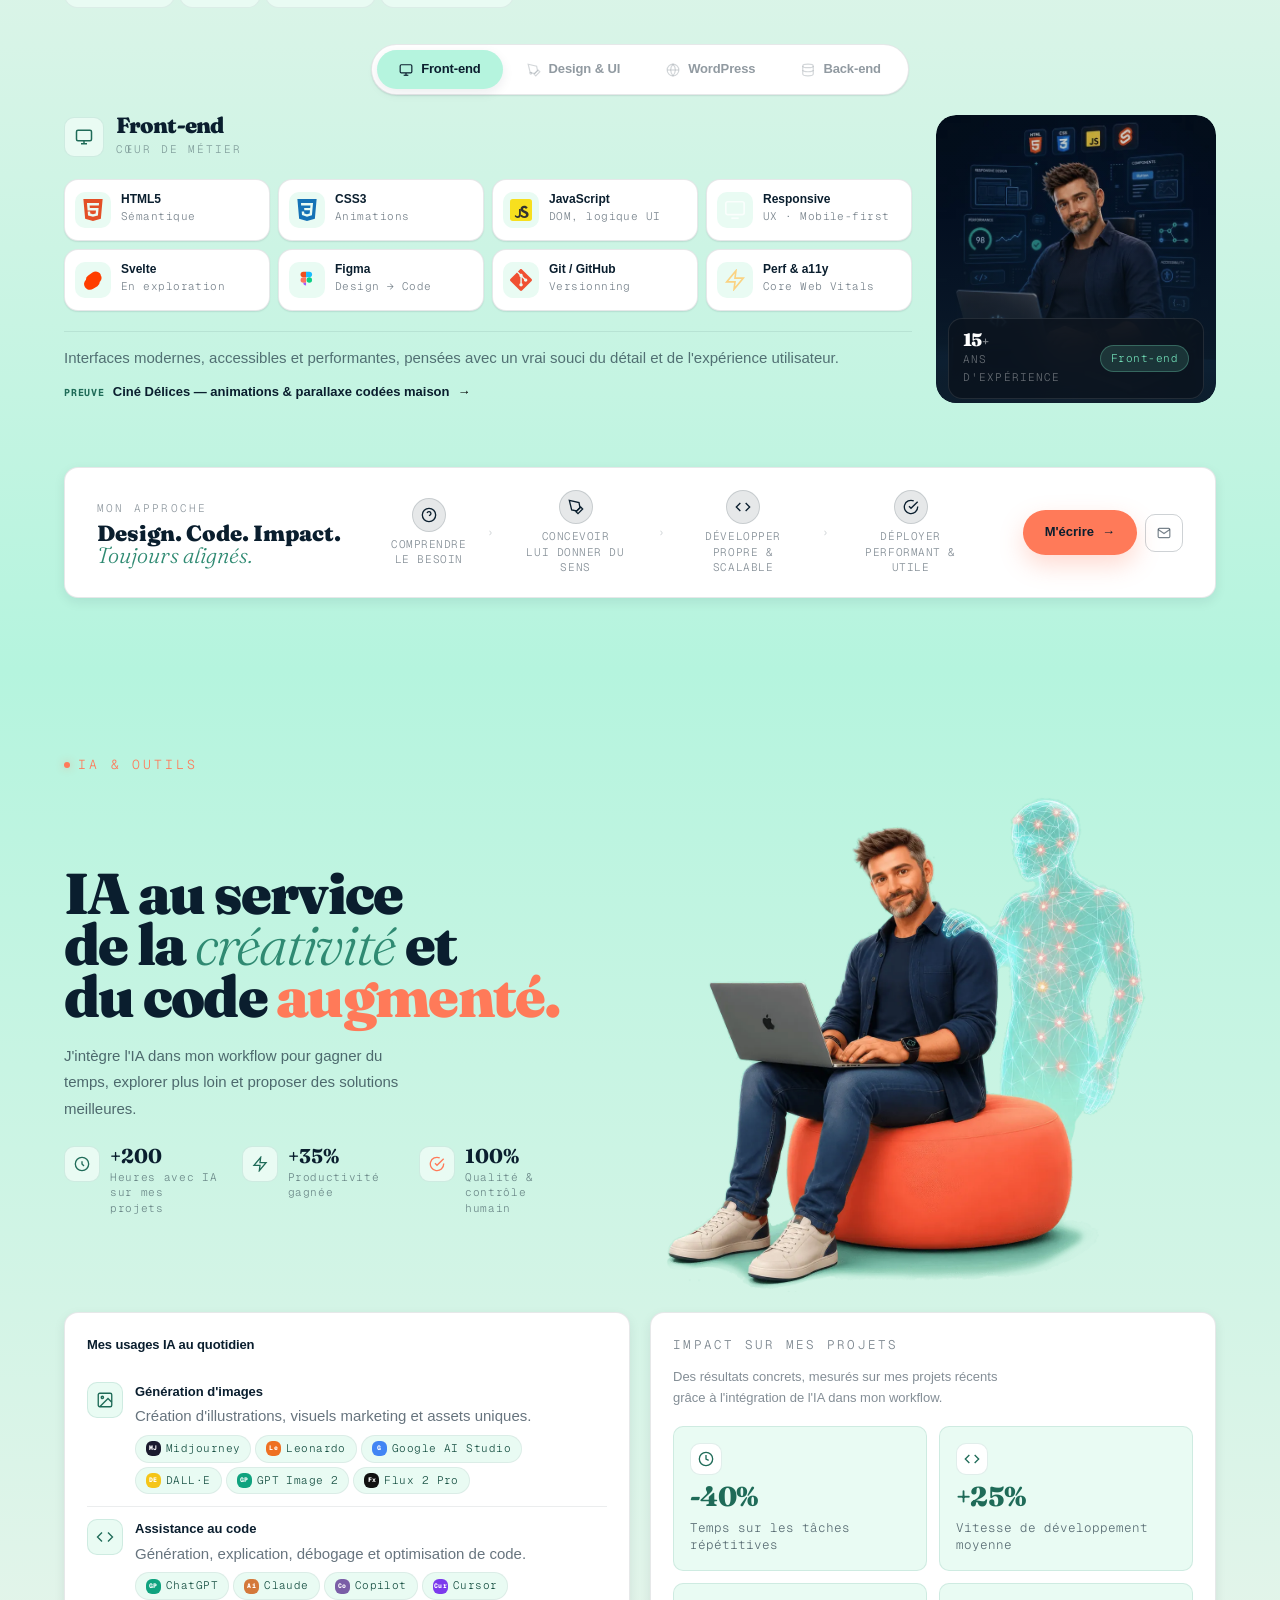
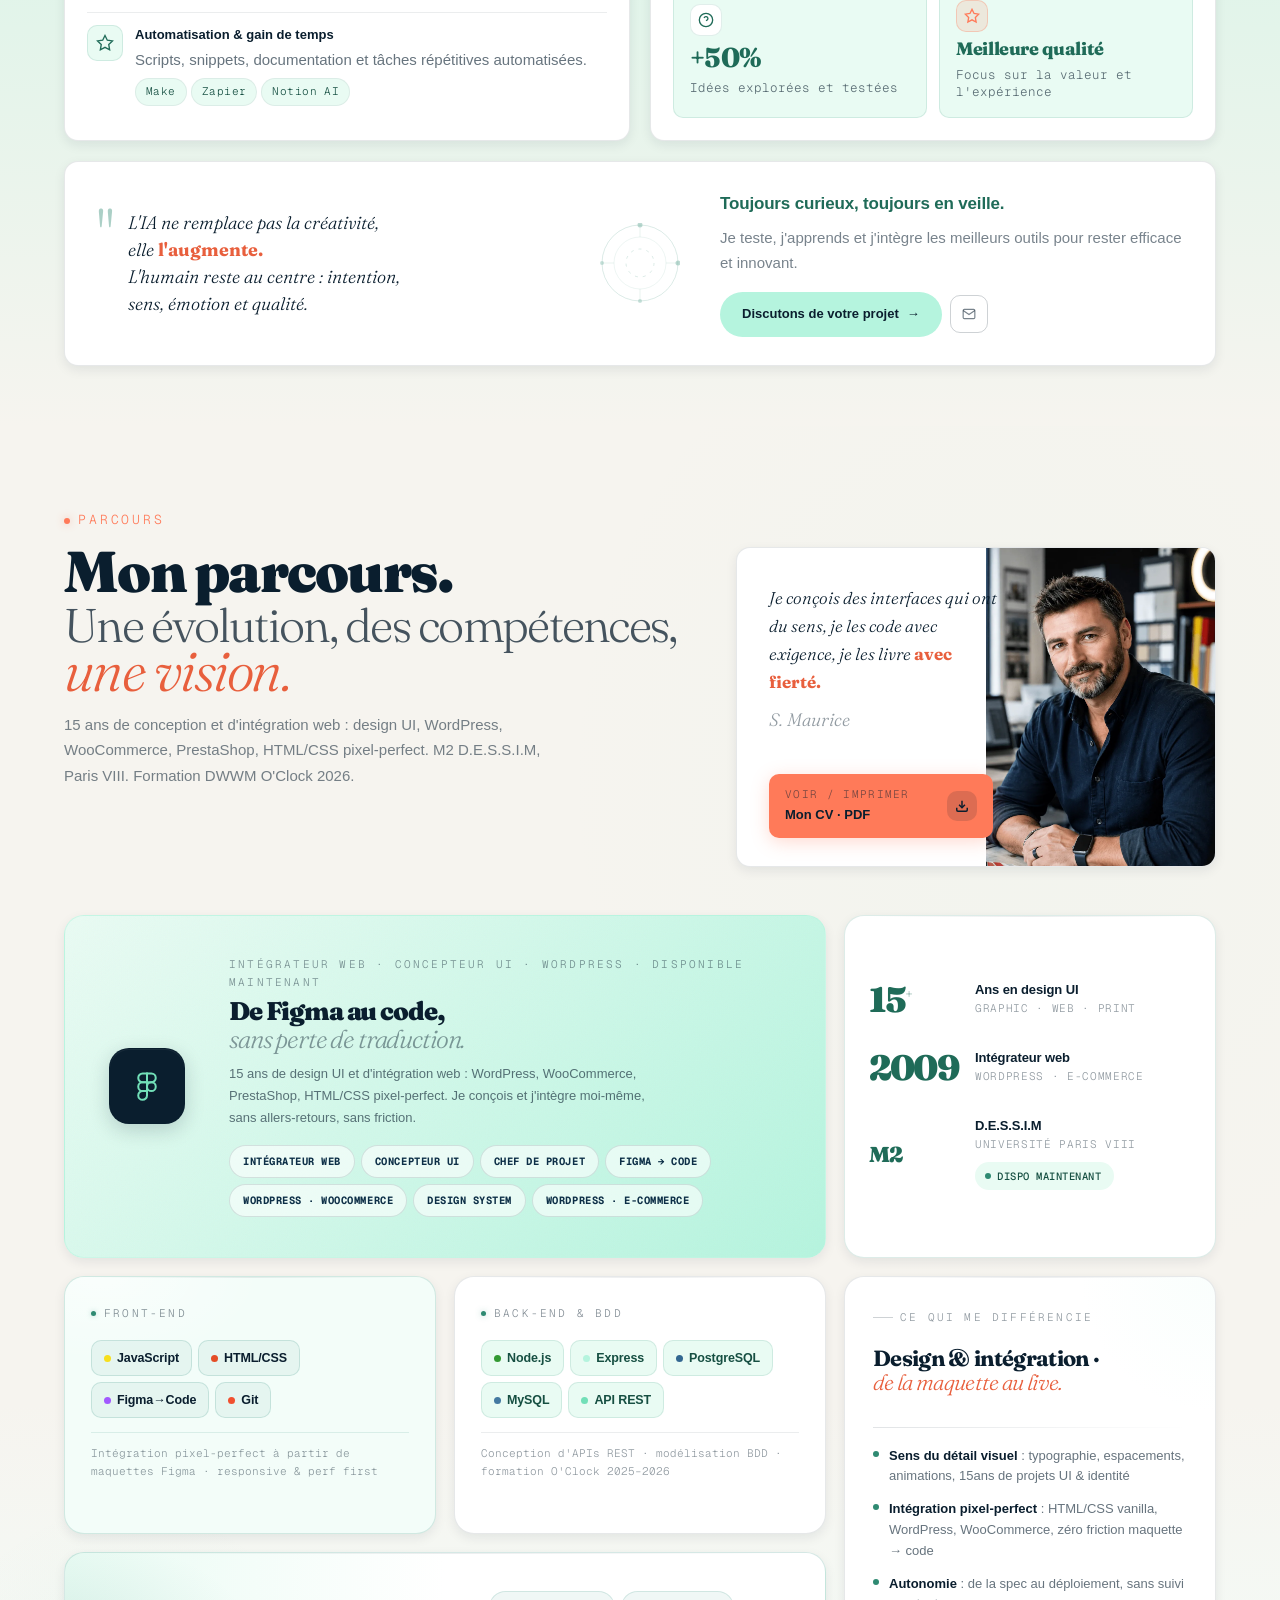
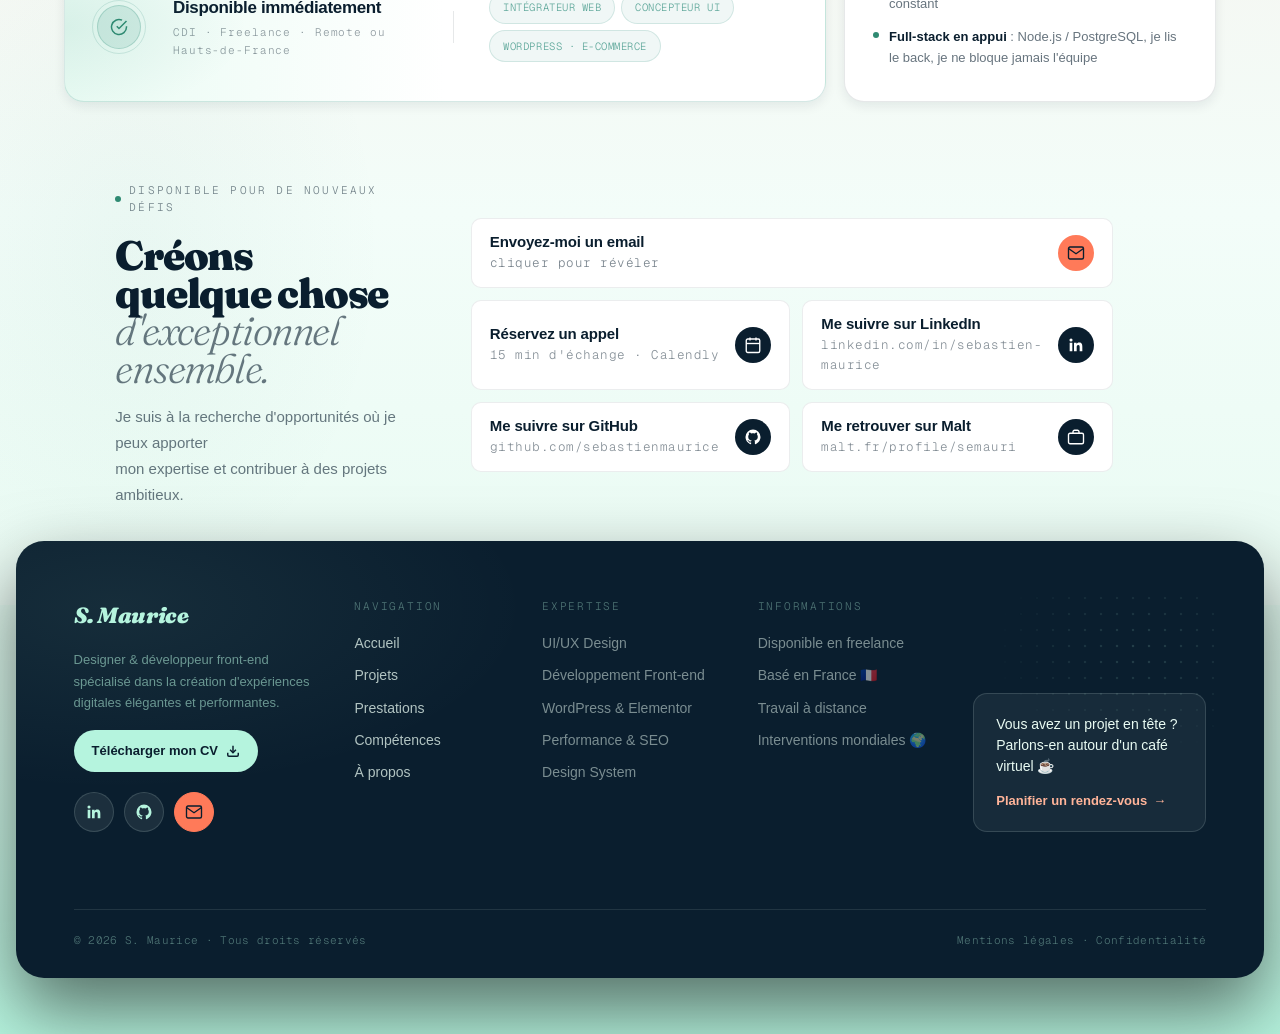
==== commit ca00a800: "Refonte page Chef de Projet : niveau de finition aligne sur la home - Hero : suppression du hack !im" ====
--- a/index.html
+++ b/index.html
@@ -1032,7 +1032,7 @@
         <div class="cvh-eyebrow">Intégrateur Web · Concepteur UI · WordPress · Disponible maintenant</div>
         <div class="cvh-title">De Figma au code,<br><em>sans perte de traduction.</em></div>
         <div class="cvh-desc">15 ans de design UI et d'intégration web : WordPress, WooCommerce, PrestaShop, HTML/CSS pixel-perfect. Je conçois et j'intègre moi-même, sans allers-retours, sans friction.</div>
-        <div class="cvh-tags"><span class="cvh-tag">Intégrateur Web</span><span class="cvh-tag">Concepteur UI</span><span class="cvh-tag">Chef de projet</span><span class="cvh-tag">Figma → Code</span><span class="cvh-tag">WordPress · WooCommerce</span><span class="cvh-tag">Design System</span><span class="cvh-tag">WordPress · E-commerce</span></div>
+        <div class="cvh-tags"><span class="cvh-tag">Intégrateur Web</span><span class="cvh-tag">Concepteur UI</span><a href="chef-de-projet-digital-signaletique.html" class="cvh-tag">Chef de projet</a><span class="cvh-tag">Figma → Code</span><span class="cvh-tag">WordPress · WooCommerce</span><span class="cvh-tag">Design System</span><span class="cvh-tag">WordPress · E-commerce</span></div>
       </div>
     </div>
 
--- a/css/style.css
+++ b/css/style.css
@@ -3693,6 +3693,58 @@
   height: 100%;
   background: rgba(10, 30, 46, 0.08);
 }
+/* PROCESS — bandeau 5 responsabilites (page Chef de Projet), une seule fois par
+   page : pas d'icone ni de %, seul le numero Fraunces italique mint-600 marque la
+   progression (systeme-design-moodboard section 14). Grille a filets fins (2px de
+   fond ink translucide entre cases blanches) plutot que des cartes individuelles
+   avec ombre — cinq etapes d'un meme process, pas cinq unites d'info separees. */
+.process-sec {
+  padding: 56px 0 0;
+}
+.process-strip {
+  display: grid;
+  grid-template-columns: repeat(5, 1fr);
+  gap: 2px;
+  background: rgba(10, 30, 46, 0.1);
+  border-radius: var(--r-md);
+  overflow: hidden;
+}
+.process-step {
+  background: var(--white);
+  padding: 24px 20px;
+}
+.process-step .ps-num {
+  font-family: var(--f-serif);
+  font-style: italic;
+  font-weight: 500;
+  font-size: 1.375rem;
+  color: var(--mint-600);
+  margin-bottom: 10px;
+}
+.process-step h4 {
+  margin: 0 0 6px;
+  font-family: var(--f-disp);
+  font-weight: 700;
+  font-size: 0.875rem;
+  color: var(--ink-900);
+}
+.process-step p {
+  margin: 0;
+  font-size: 0.71875rem;
+  line-height: 1.5;
+  color: var(--ink-500);
+}
+@media (max-width: 900px) {
+  .process-strip {
+    grid-template-columns: 1fr 1fr;
+  }
+}
+@media (max-width: 480px) {
+  .process-strip {
+    grid-template-columns: 1fr;
+  }
+}
+
 /* CV SECTION */
 .cv-sec {
   padding: 80px 0 0;
@@ -5986,9 +6038,11 @@
     margin-top: 76px;
   }
   .hero-photo-card {
-    position: relative !important;
-    right: auto !important;
-    bottom: auto !important;
+    /* meme specificite (0,0,1,0) que la regle desktop L868, meme apres elle dans le
+       fichier : le !important precedent n'etait pas necessaire, la cascade suffit */
+    position: relative;
+    right: auto;
+    bottom: auto;
     order: 0;
     width: 100%;
     height: auto;
@@ -7259,6 +7313,25 @@
 .profil-bento-feature {
   grid-column: 1 / -1;
 }
+/* Carte de parcours (page Chef de Projet) : meme coque que .cv-card (deja utilisee
+   plus bas sur cette page pour Competences/Formations/Differenciateur), remplace
+   l'ancienne classe .prest-card qui n'existait dans aucune regle CSS — les entrees
+   s'affichaient sans carte du tout, juste le badge et le texte flottants. */
+.cv-card-timeline {
+  padding: 28px 32px;
+}
+/* Les titres de poste sont plus longs et de longueur variable que les 6 offres
+   Prestations (source de la regle .prest-card-name) : la reservation de hauteur sur
+   2 lignes n'a pas de sens ici, elle laisserait un vide sous les titres courts. */
+.cv-card-timeline .prest-card-name {
+  min-height: 0;
+}
+.cv-card-timeline .prest-card-sub {
+  font-family: var(--f-mono);
+  font-size: 0.78125rem;
+  color: rgba(10, 30, 46, 0.5);
+  margin-top: 2px;
+}
 .profil-side-by-side {
   display: grid;
   grid-template-columns: 1fr 1fr;
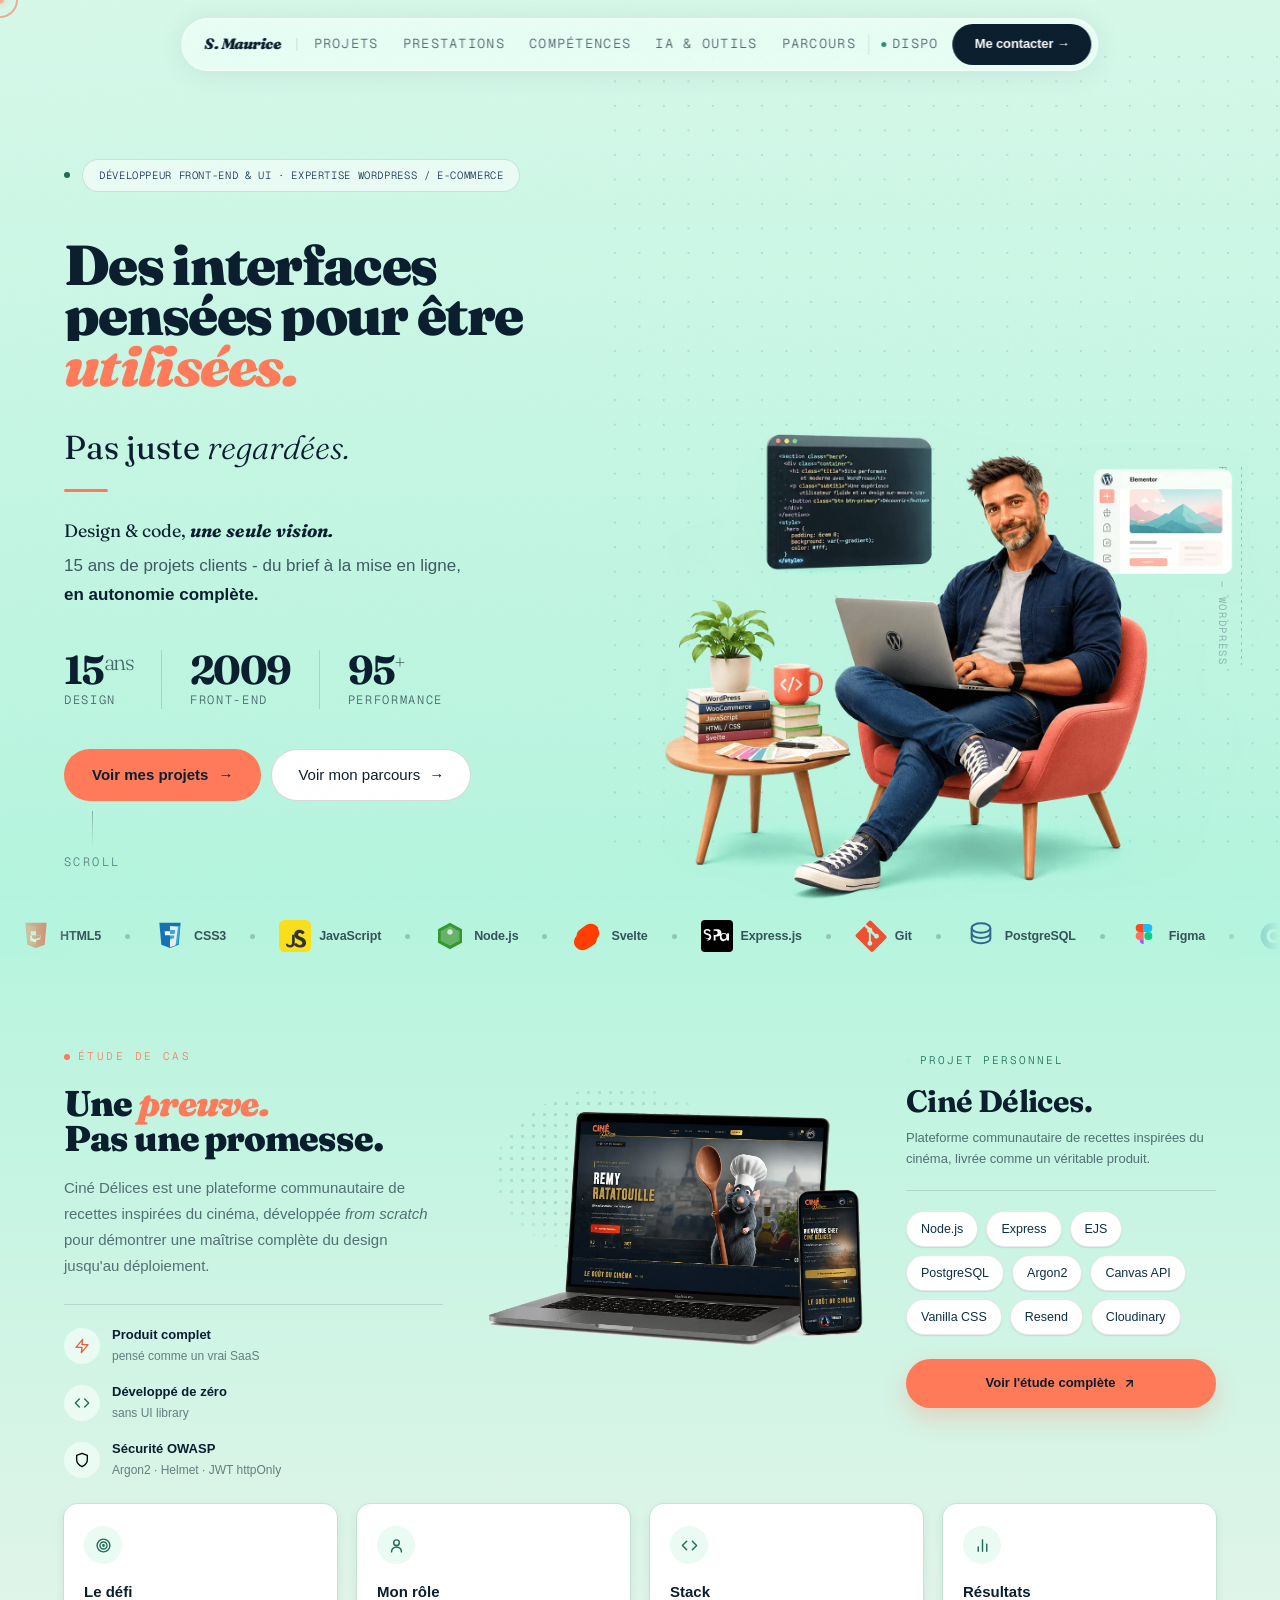
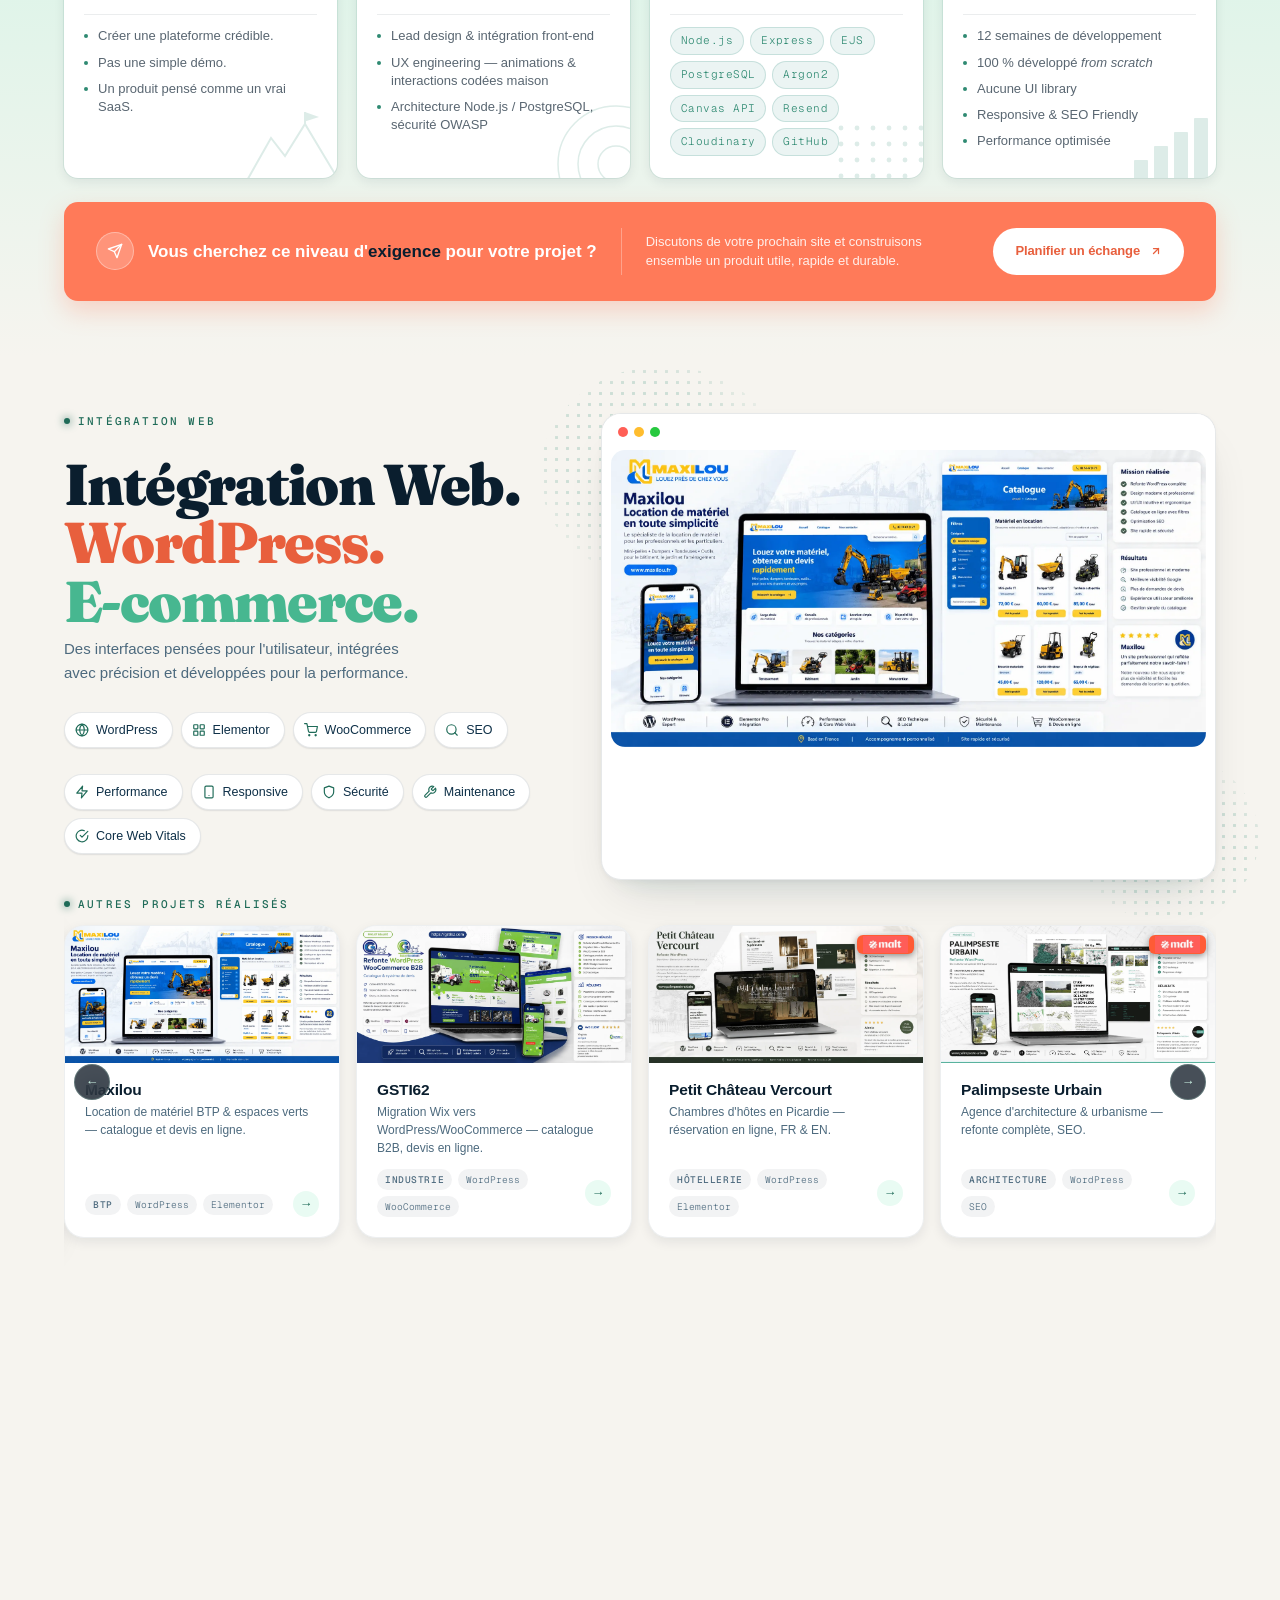
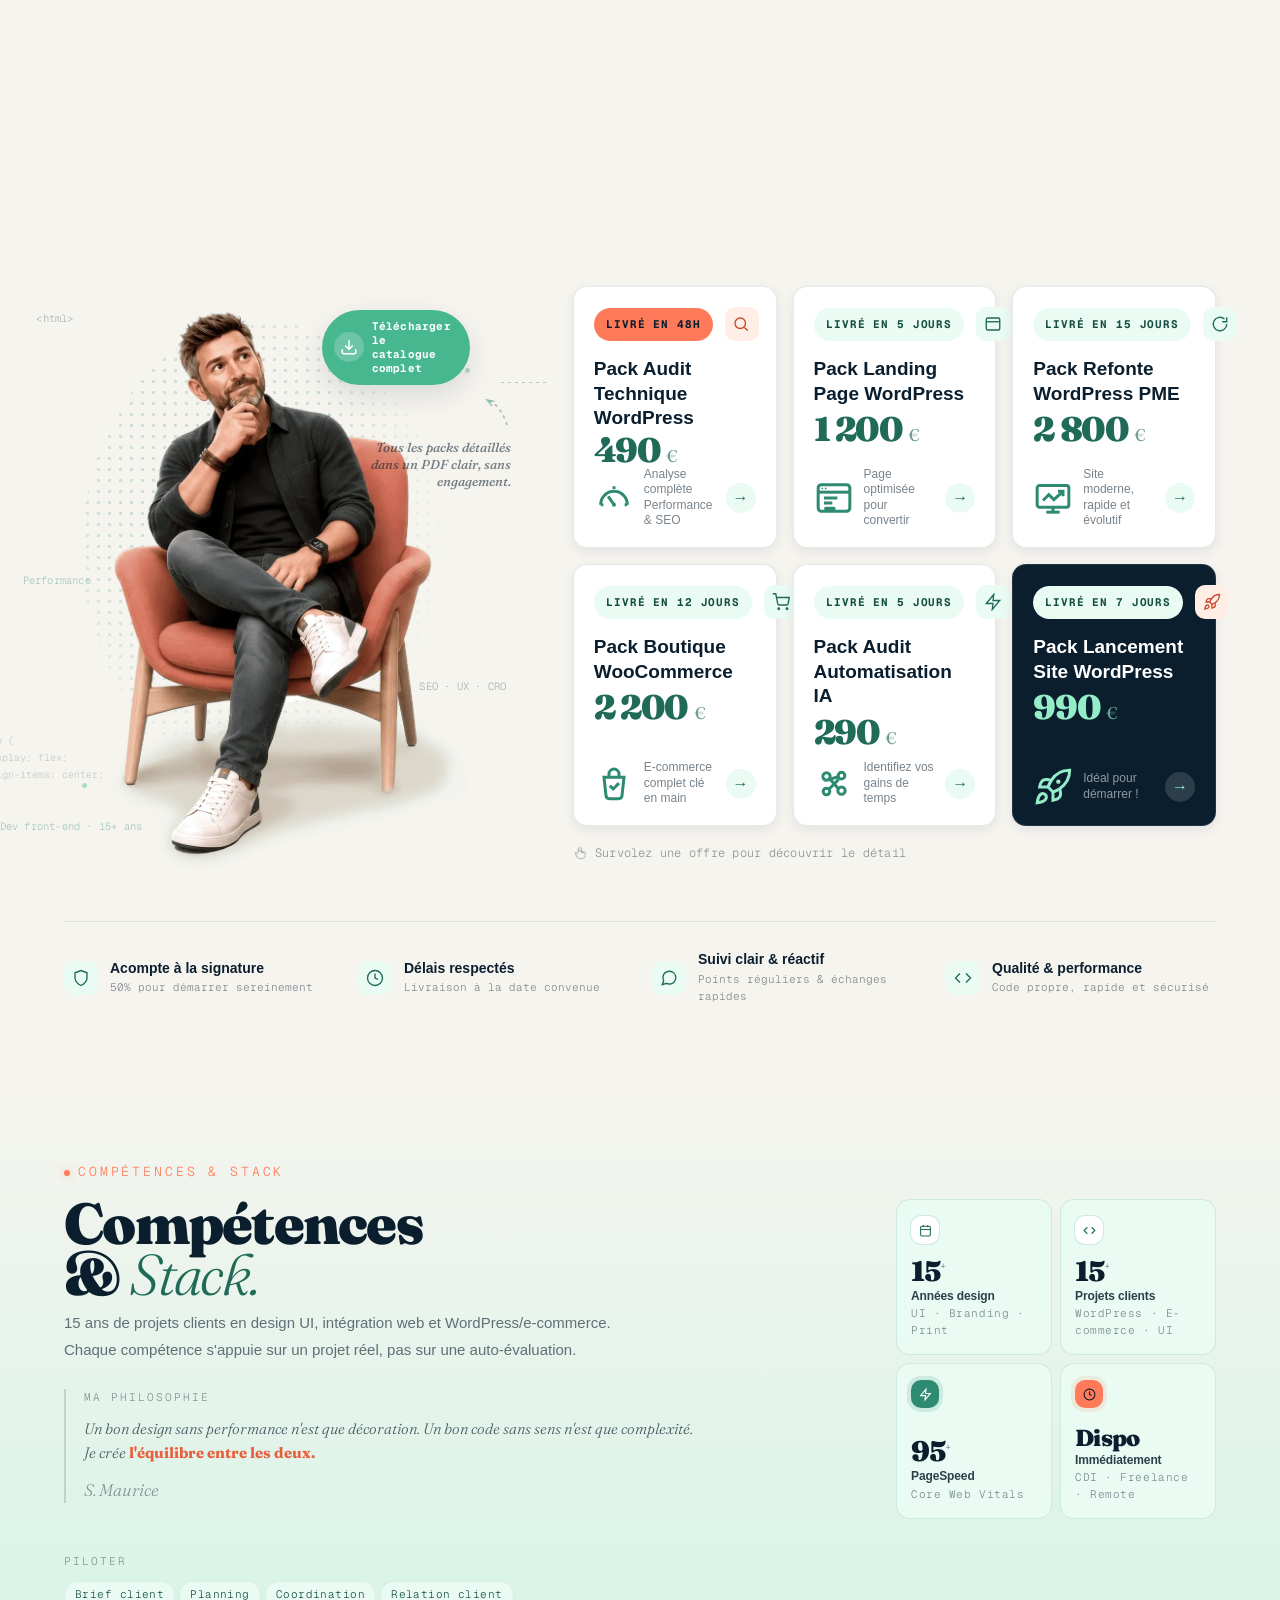
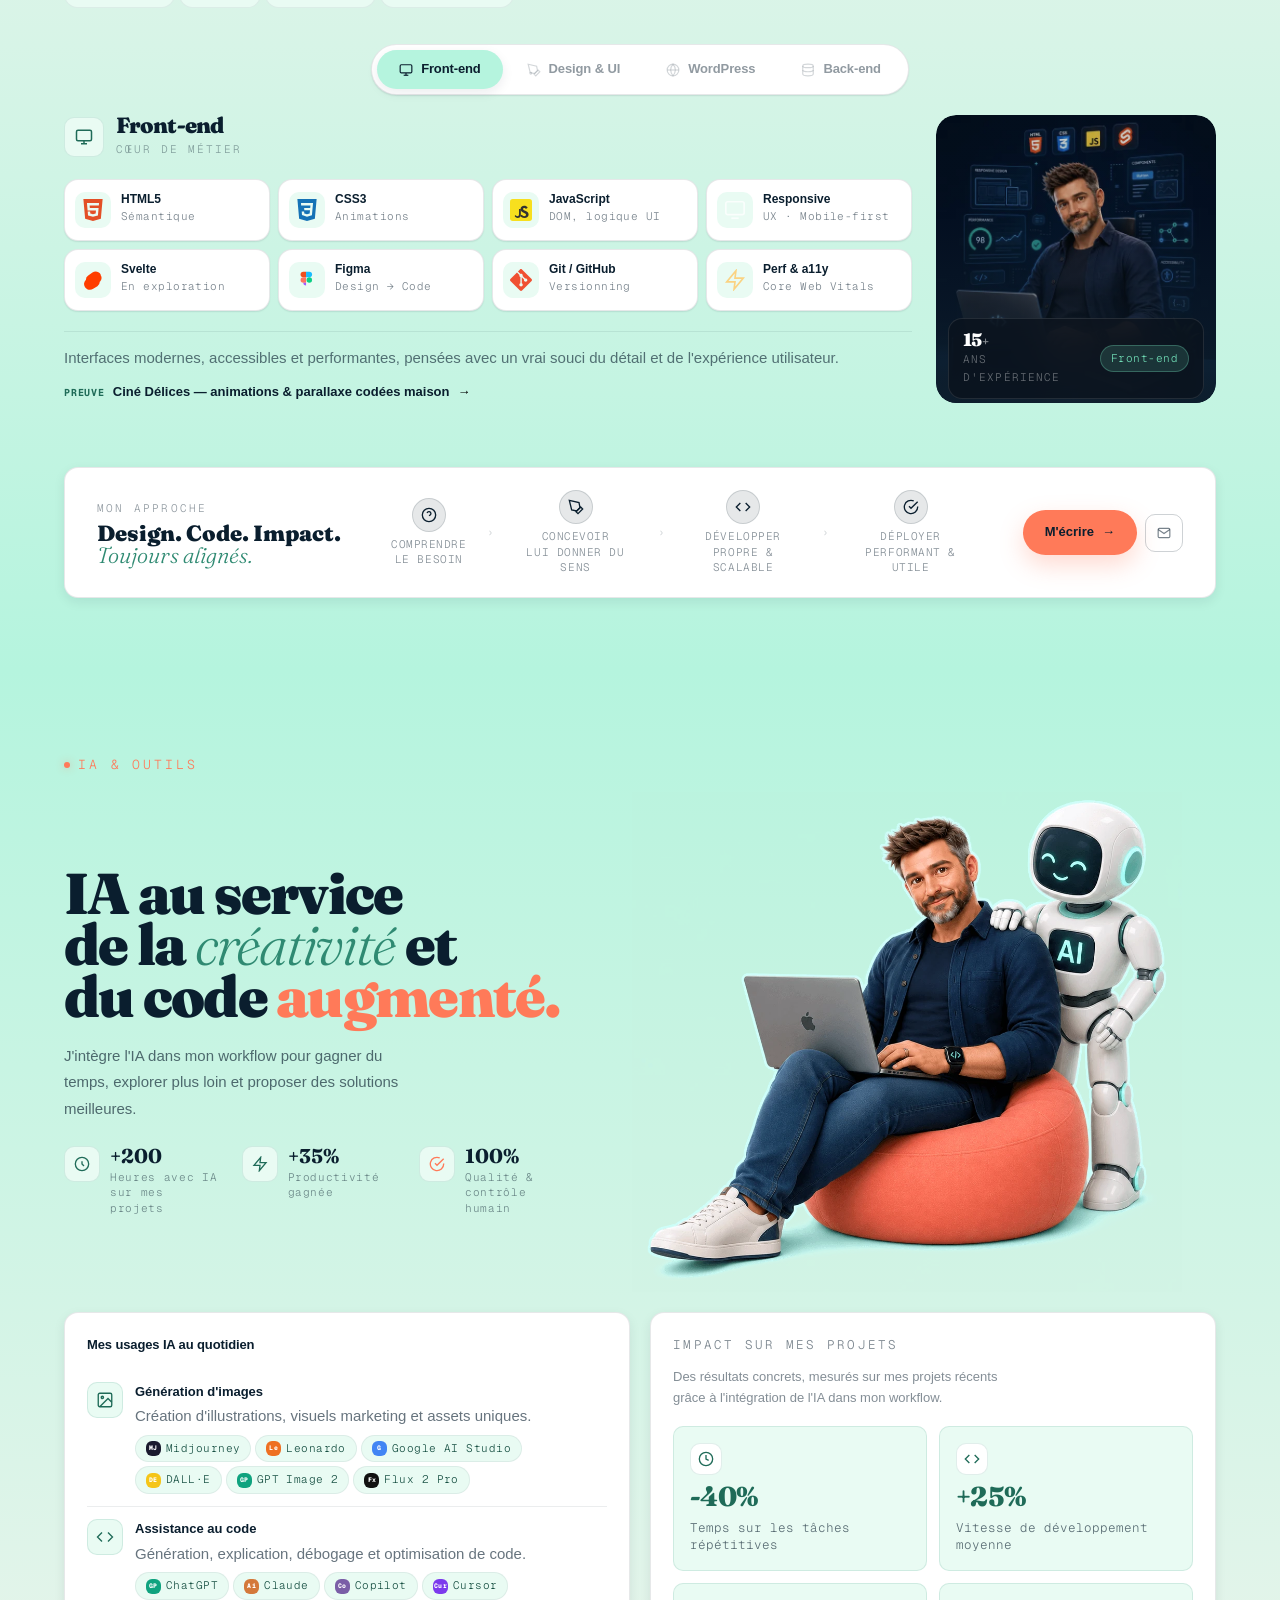
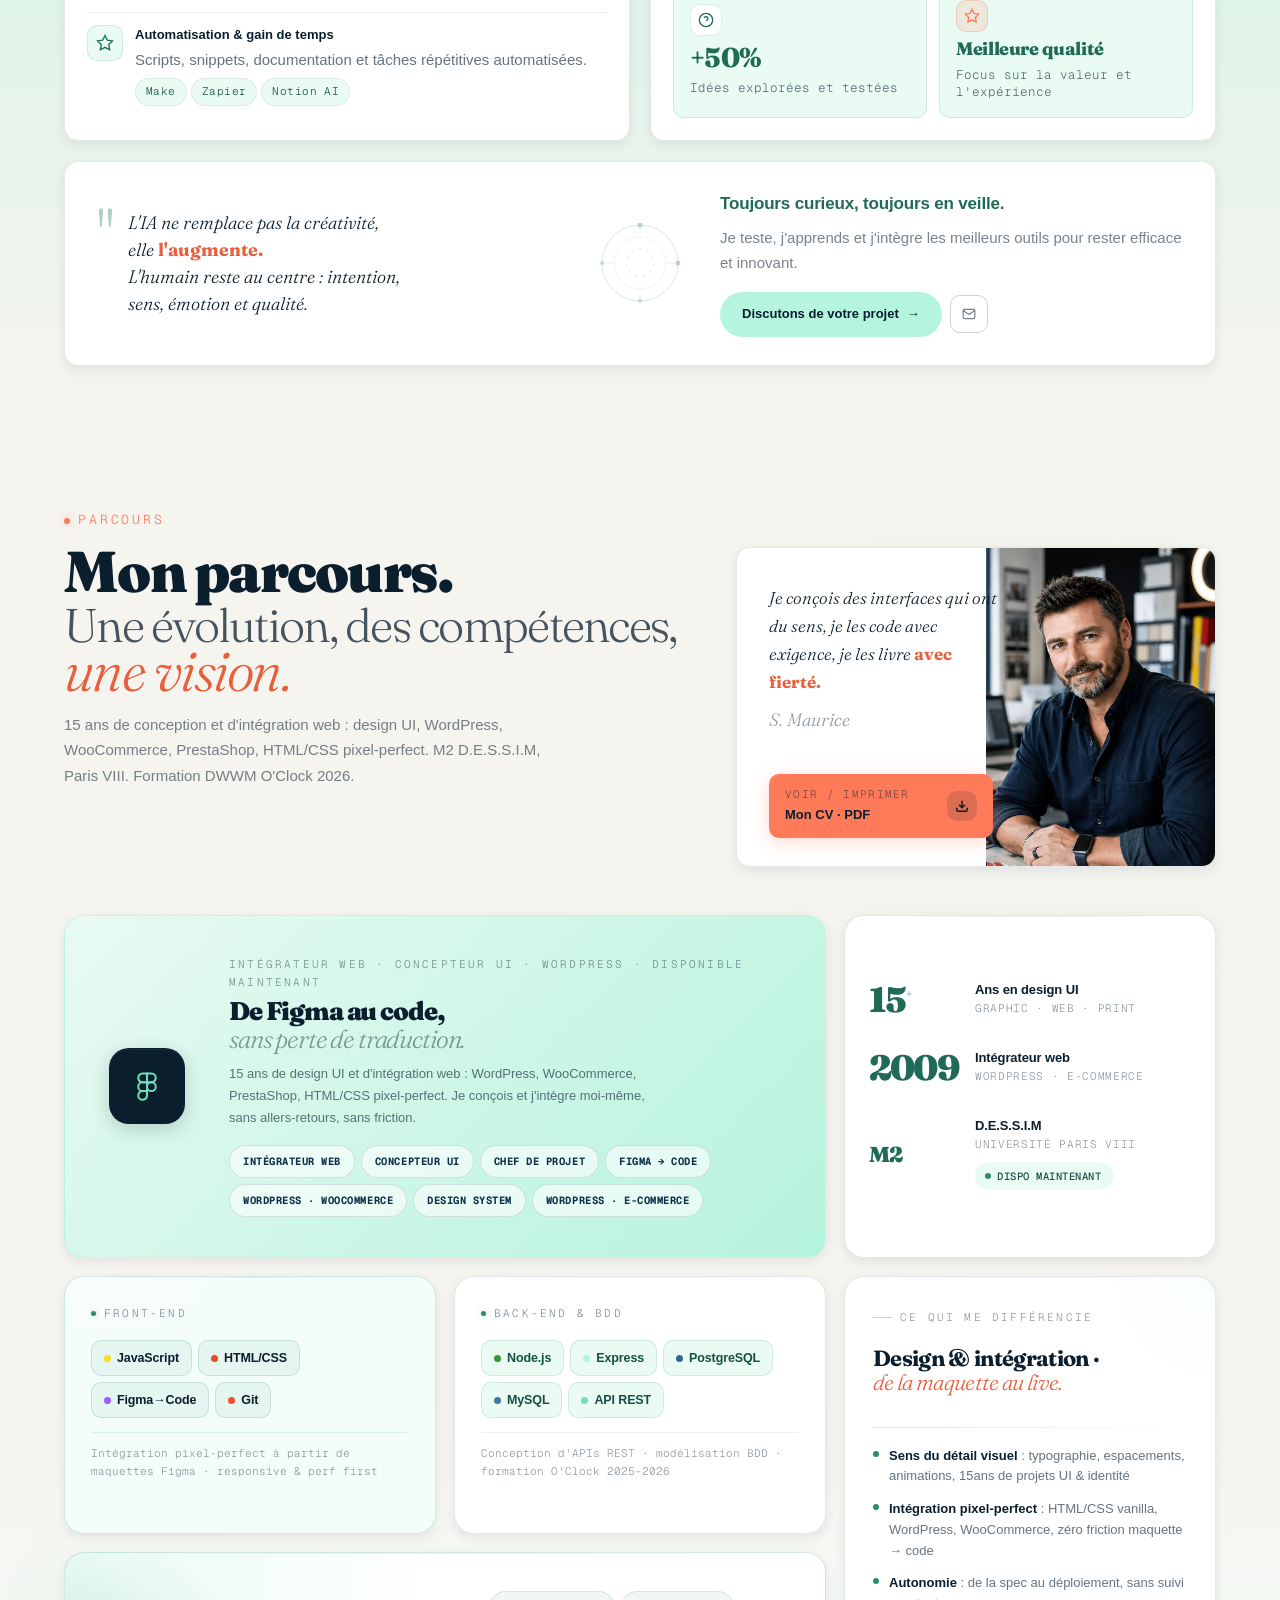
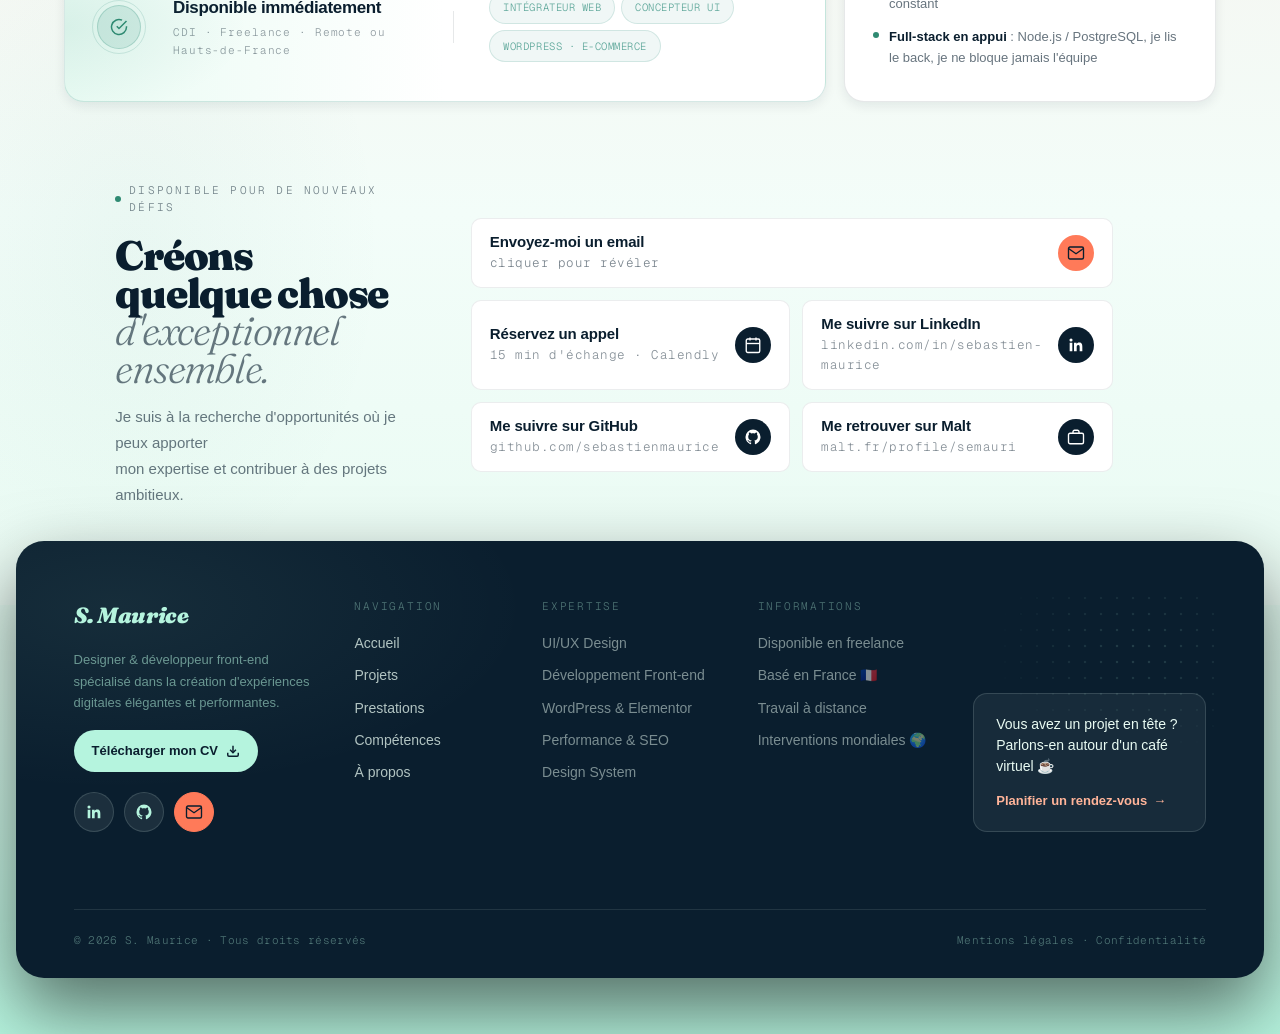
==== commit d6904529: "IA & Outils : remplacement de l'image du hero par ia-section-img-2 Nouvelle image convertie en WebP " ====
--- a/index.html
+++ b/index.html
@@ -969,7 +969,7 @@
       </div>
     </div>
     <div class="ia-character" data-reveal>
-      <img src="assets/img/ia/ia-section-img-1.webp" alt="Illustration de la section IA &amp; Outils" loading="lazy"/>
+      <img src="assets/img/ia/ia-section-img-2.webp" alt="Illustration de la section IA &amp; Outils" loading="lazy"/>
     </div>
   </div>
 
--- a/css/style.css
+++ b/css/style.css
@@ -3694,32 +3694,108 @@
   background: rgba(10, 30, 46, 0.08);
 }
 /* PROCESS — bandeau 5 responsabilites (page Chef de Projet), une seule fois par
-   page : pas d'icone ni de %, seul le numero Fraunces italique mint-600 marque la
-   progression (systeme-design-moodboard section 14). Grille a filets fins (2px de
-   fond ink translucide entre cases blanches) plutot que des cartes individuelles
-   avec ombre — cinq etapes d'un meme process, pas cinq unites d'info separees. */
+   page. Mise en page a 2 colonnes (intro a gauche, 5 cartes a droite) plutot
+   qu'un bandeau pleine largeur : chaque etape est une carte independante
+   (meme recette que .cv-card - blanc, radius, ombre, elevation au hover),
+   reliees par un connecteur pointille dans l'espace entre les cartes. Le
+   moodboard (section 14) prescrit un numero seul sans icone ; ecart assume
+   ici (choix explicite) pour rendre le flux plus lisible en un coup d'oeil —
+   pictogramme sobre par etape (meme vocabulaire que .b-skill-pill/.cvb-card-
+   icon ailleurs sur le site, pas une banque generique). */
 .process-sec {
   padding: 56px 0 0;
+}
+.process-layout {
+  display: grid;
+  grid-template-columns: 260px 1fr;
+  gap: 40px;
+  align-items: start;
+}
+.process-intro {
+  padding-top: 2px;
+}
+.process-title {
+  font-family: var(--f-serif);
+  font-weight: 900;
+  font-size: clamp(1.7rem, 2.4vw, 2.2rem);
+  line-height: 1.08;
+  letter-spacing: -0.03em;
+  color: var(--ink-900);
+  margin: 14px 0 12px;
+}
+.process-title em {
+  font-style: italic;
+  color: var(--color-accent-warm);
+}
+.process-sub {
+  font-family: var(--f-disp);
+  font-size: 0.84375rem;
+  font-weight: 300;
+  color: rgba(10, 30, 46, 0.55);
+  line-height: 1.7;
 }
 .process-strip {
   display: grid;
   grid-template-columns: repeat(5, 1fr);
-  gap: 2px;
-  background: rgba(10, 30, 46, 0.1);
-  border-radius: var(--r-md);
-  overflow: hidden;
+  gap: 22px;
 }
 .process-step {
+  position: relative;
   background: var(--white);
-  padding: 24px 20px;
-}
-.process-step .ps-num {
-  font-family: var(--f-serif);
-  font-style: italic;
-  font-weight: 500;
-  font-size: 1.375rem;
-  color: var(--mint-600);
-  margin-bottom: 10px;
+  border: 1px solid rgba(10, 30, 46, 0.08);
+  border-radius: var(--r-lg);
+  box-shadow: var(--sh-2);
+  padding: 26px 20px;
+  transition:
+    border-color 0.32s var(--ease),
+    transform 0.32s var(--ease),
+    box-shadow 0.32s;
+}
+.process-step:hover {
+  border-color: rgba(10, 30, 46, 0.14);
+  transform: translateY(-4px);
+  box-shadow: var(--sh-4);
+}
+.process-step .ps-num-badge {
+  display: flex;
+  align-items: center;
+  justify-content: center;
+  width: 26px;
+  height: 26px;
+  border-radius: 50%;
+  border: 1.5px solid rgba(64, 151, 135, 0.35);
+  color: var(--mint-700);
+  font-family: var(--f-disp);
+  font-weight: 700;
+  font-size: 0.75rem;
+  margin-bottom: 18px;
+}
+.process-step .ps-icon {
+  display: flex;
+  align-items: center;
+  justify-content: center;
+  width: 46px;
+  height: 46px;
+  border-radius: 50%;
+  background: var(--mint-100);
+  color: var(--mint-700);
+  margin-bottom: 18px;
+}
+.process-step .ps-icon svg {
+  width: 21px;
+  height: 21px;
+}
+/* connecteur pointille : positionne dans l'espace (gap) entre deux cartes,
+   jamais au-dela — reste robuste sans dependre de la geometrie du voisin */
+.process-step:not(:last-child)::after {
+  content: "";
+  position: absolute;
+  top: 83px;
+  right: -22px;
+  width: 22px;
+  height: 0;
+  border-top: 1.5px dashed rgba(10, 30, 46, 0.28);
+  z-index: 1;
 }
 .process-step h4 {
   margin: 0 0 6px;
@@ -3735,13 +3811,140 @@
   color: var(--ink-500);
 }
 @media (max-width: 900px) {
+  .process-layout {
+    grid-template-columns: 1fr;
+    gap: 28px;
+  }
   .process-strip {
     grid-template-columns: 1fr 1fr;
+  }
+  .process-step:nth-child(2n)::after {
+    display: none;
   }
 }
 @media (max-width: 480px) {
   .process-strip {
     grid-template-columns: 1fr;
+  }
+  /* meme specificite que la regle de base (:not(:last-child)::after) : le
+     second override gagne par ordre de source, sans avoir besoin d'!important */
+  .process-step:not(:last-child)::after {
+    display: none;
+  }
+}
+
+/* DOMAINES D'EXPERTISE — vue d'ensemble fonctionnelle (page Chef de Projet),
+   entre le "comment" (Process) et la "preuve" (Parcours). Volontairement une
+   composition differente de Process (intro + cartes blanches a ombre en
+   ligne) pour eviter que les deux bandeaux consecutifs se lisent comme une
+   repetition : ici, intro compacte a gauche + liste sans carte a droite
+   (icone + texte, separee par des filets), meme recette que .cvp-list du
+   bloc Differenciateur plus bas sur cette page plutot qu'une nouvelle
+   famille de composant. */
+.expertise-sec {
+  padding: 72px 0 0;
+}
+.expertise-layout {
+  display: grid;
+  grid-template-columns: 300px 1fr;
+  gap: 56px;
+  align-items: start;
+}
+.expertise-title {
+  font-family: var(--f-serif);
+  font-size: clamp(1.7rem, 2.6vw, 2.2rem);
+  font-weight: 900;
+  line-height: 1.08;
+  letter-spacing: -0.03em;
+  color: var(--ink-900);
+  margin: 14px 0 12px;
+}
+.expertise-title em {
+  font-style: italic;
+  color: var(--color-accent-warm);
+}
+.expertise-sub {
+  font-family: var(--f-disp);
+  font-size: 0.84375rem;
+  font-weight: 300;
+  color: rgba(10, 30, 46, 0.55);
+  line-height: 1.7;
+}
+.expertise-list {
+  display: grid;
+  grid-template-columns: 1fr 1fr;
+  gap: 0 48px;
+}
+.exp-row {
+  display: flex;
+  gap: 16px;
+  padding: 22px 0;
+  border-bottom: 1px solid rgba(10, 30, 46, 0.1);
+}
+.expertise-list .exp-row:nth-last-child(-n + 2) {
+  border-bottom: none;
+}
+.exp-icon {
+  display: flex;
+  align-items: center;
+  justify-content: center;
+  flex-shrink: 0;
+  width: 40px;
+  height: 40px;
+  border-radius: 50%;
+  background: var(--mint-100);
+  color: var(--mint-700);
+}
+.exp-icon svg {
+  width: 19px;
+  height: 19px;
+}
+.exp-row h3 {
+  margin: 0 0 6px;
+  font-family: var(--f-disp);
+  font-weight: 700;
+  font-size: 0.9375rem;
+  color: var(--ink-900);
+}
+.exp-row p {
+  margin: 0;
+  font-size: 0.8125rem;
+  line-height: 1.6;
+  color: rgba(10, 30, 46, 0.6);
+}
+.expertise-link {
+  display: inline-flex;
+  align-items: center;
+  gap: 8px;
+  margin-top: 24px;
+  font-family: var(--f-disp);
+  font-weight: 700;
+  font-size: 0.875rem;
+  color: var(--ink-900);
+  text-decoration: none;
+  border-bottom: 1.5px solid rgba(10, 30, 46, 0.22);
+  padding-bottom: 3px;
+  transition: border-color 0.25s var(--ease), color 0.25s var(--ease);
+}
+.expertise-link:hover {
+  color: var(--mint-700);
+  border-color: var(--mint-500);
+}
+@media (max-width: 900px) {
+  .expertise-layout {
+    grid-template-columns: 1fr;
+    gap: 28px;
+  }
+}
+@media (max-width: 560px) {
+  .expertise-list {
+    grid-template-columns: 1fr;
+  }
+  .expertise-list .exp-row:nth-last-child(-n + 2) {
+    border-bottom: 1px solid rgba(10, 30, 46, 0.1);
+  }
+  .expertise-list .exp-row:last-child {
+    border-bottom: none;
   }
 }
 
@@ -3755,6 +3958,15 @@
      du bloc Contact : celui-ci n'est plus une carte posee dessus mais fait partie du
      degrade de fond (meme recette que .stack-sec-wrap plus haut dans la page) */
   background: linear-gradient(180deg, var(--paper) 0%, var(--paper) 55%, var(--mint-50) 78%, var(--mint-100) 100%);
+}
+/* Sur les pages qui empilent plusieurs .cv-sec independantes (Chef de Projet :
+   Parcours, puis Competences, puis Contact — contrairement a index.html qui n'a
+   qu'un seul .cv-sec continu du CV jusqu'au Contact), le degrade paper->mint de
+   chaque instance se repetait a chaque section et cassait la lecture. Seule la
+   derniere section (Contact, qui doit se fondre dans le mint du footer) garde
+   le degrade ; les precedentes restent en paper uni via ce modificateur. */
+.cv-sec.cv-sec-flat {
+  background: var(--paper);
 }
 .cv-sec::before {
   content: "";
@@ -4659,6 +4871,21 @@
   color: rgba(10, 30, 46, 0.6);
   line-height: 1.75;
   max-width: 380px;
+}
+.cvb-response-badge {
+  display: inline-flex;
+  align-items: center;
+  gap: 7px;
+  margin-top: 20px;
+  padding: 7px 14px;
+  border-radius: var(--r-pill);
+  background: var(--mint-100);
+  color: var(--mint-700);
+  font-family: var(--f-mono);
+  font-size: 0.6875rem;
+  letter-spacing: 0.05em;
+  text-transform: uppercase;
+  font-weight: 500;
 }
 .cvb-cards {
   /* email = action principale sur toute la largeur, les 4 autres canaux en 2x2 :
@@ -6983,6 +7210,31 @@
   color: var(--mint-800);
 }
 
+/* Variante d'en-tete carte Parcours : titre a gauche, badge date pousse a droite
+   sur la meme ligne (au lieu d'empiler le badge au-dessus du titre) — utilisee
+   ponctuellement quand la carte n'a pas besoin d'accroche visuelle a part */
+.prest-card-head {
+  display: flex;
+  align-items: flex-start;
+  justify-content: space-between;
+  gap: 16px;
+}
+.prest-card-head .prest-card-name {
+  flex: 1;
+}
+.prest-card-head .prest-badge {
+  flex-shrink: 0;
+}
+@media (max-width: 560px) {
+  /* le titre peut passer sur 4 lignes en dessous de cette largeur : le badge
+     aligne en haut de ligne finit visuellement isole, on repasse en empilement */
+  .prest-card-head {
+    flex-direction: column;
+    align-items: flex-start;
+    gap: 8px;
+  }
+}
+
 /* Face avant : nom + prix, minimal (pas de liste de benefices, pas de CTA complet) */
 .prest-card-name {
   font-family: var(--f-disp);
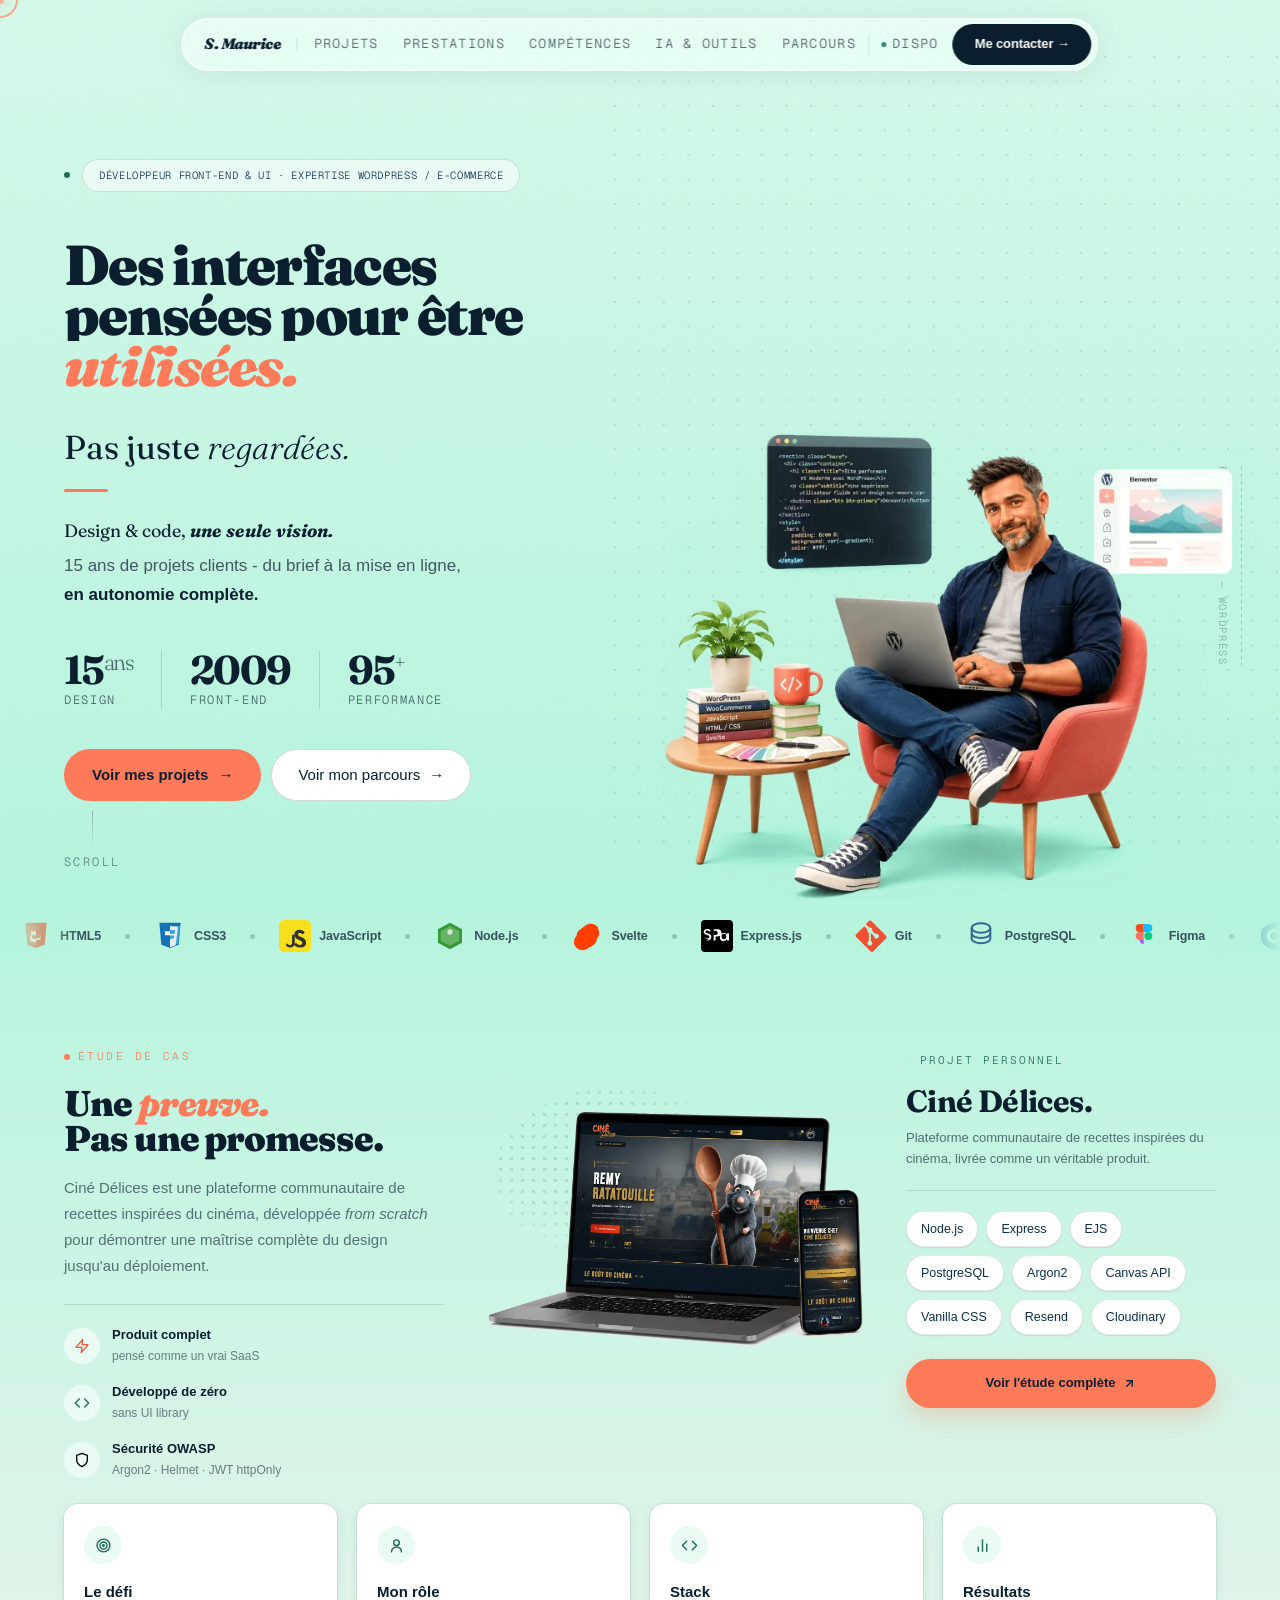
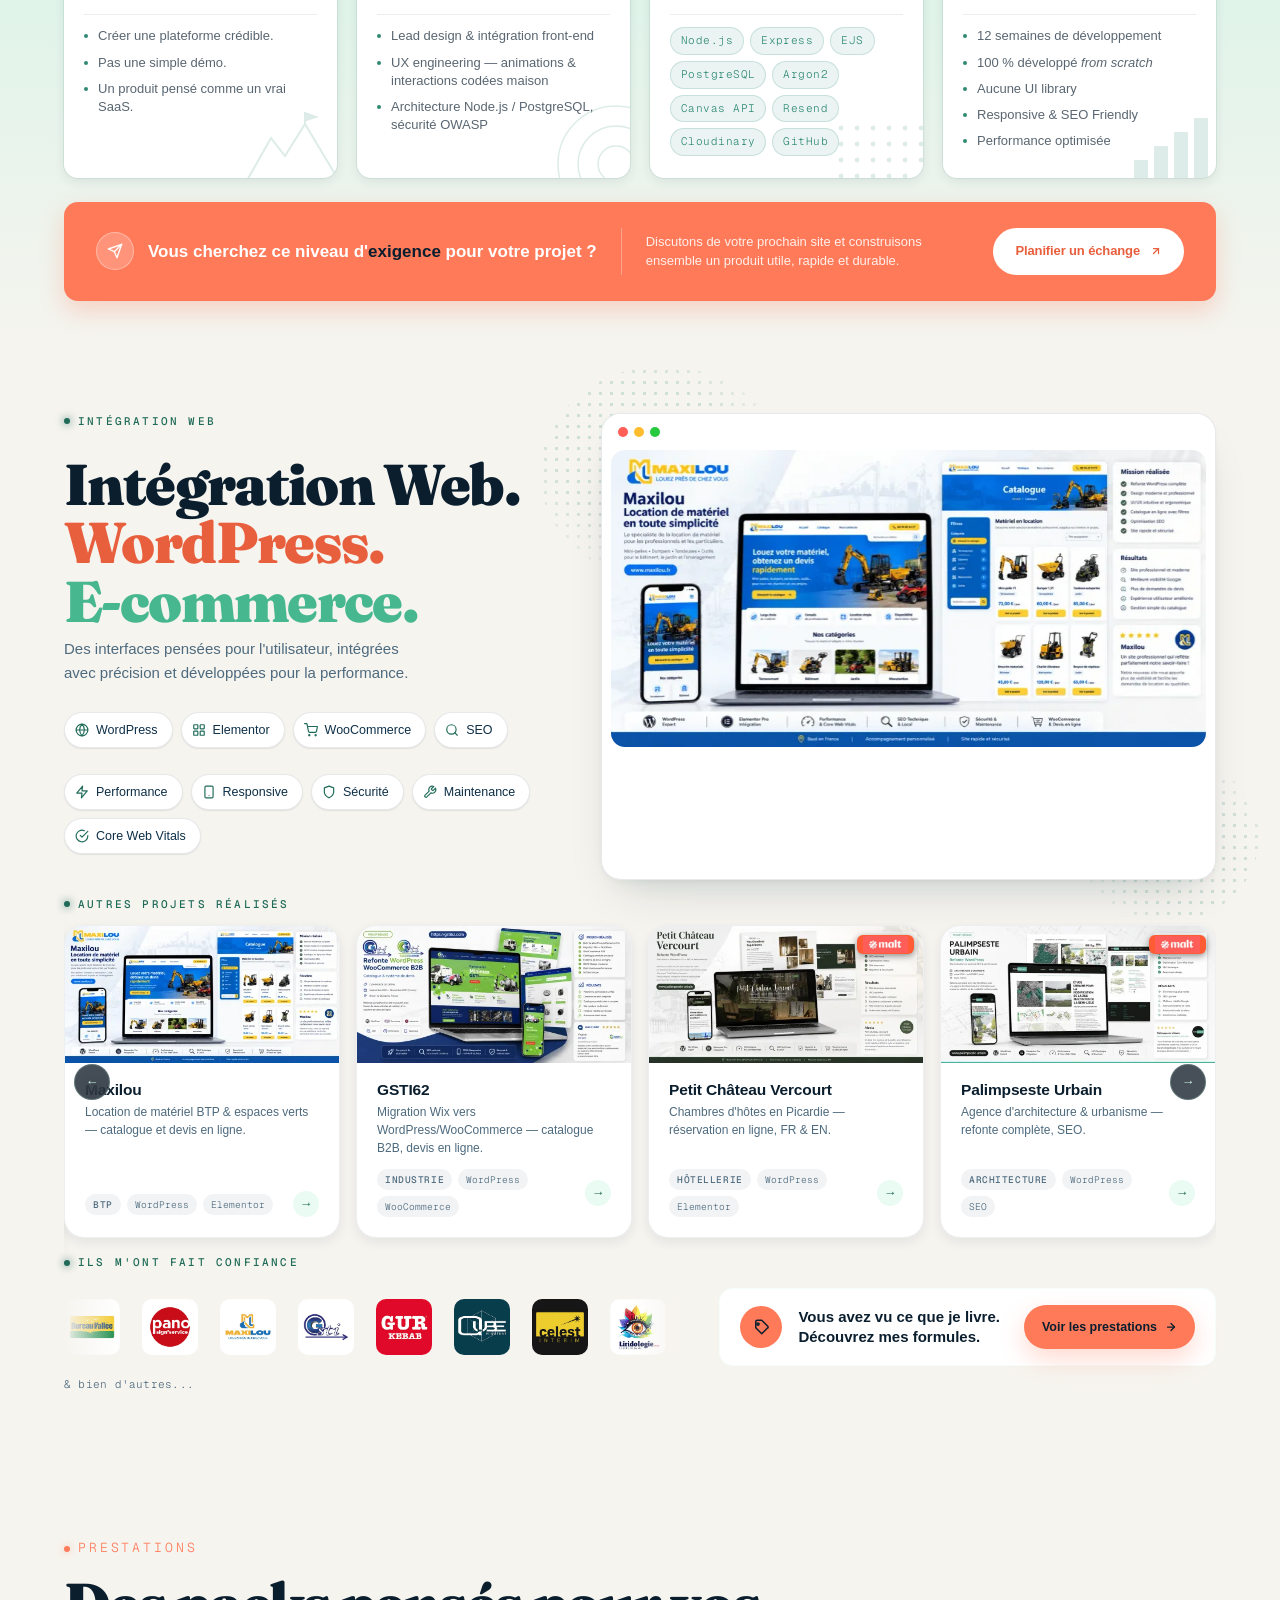
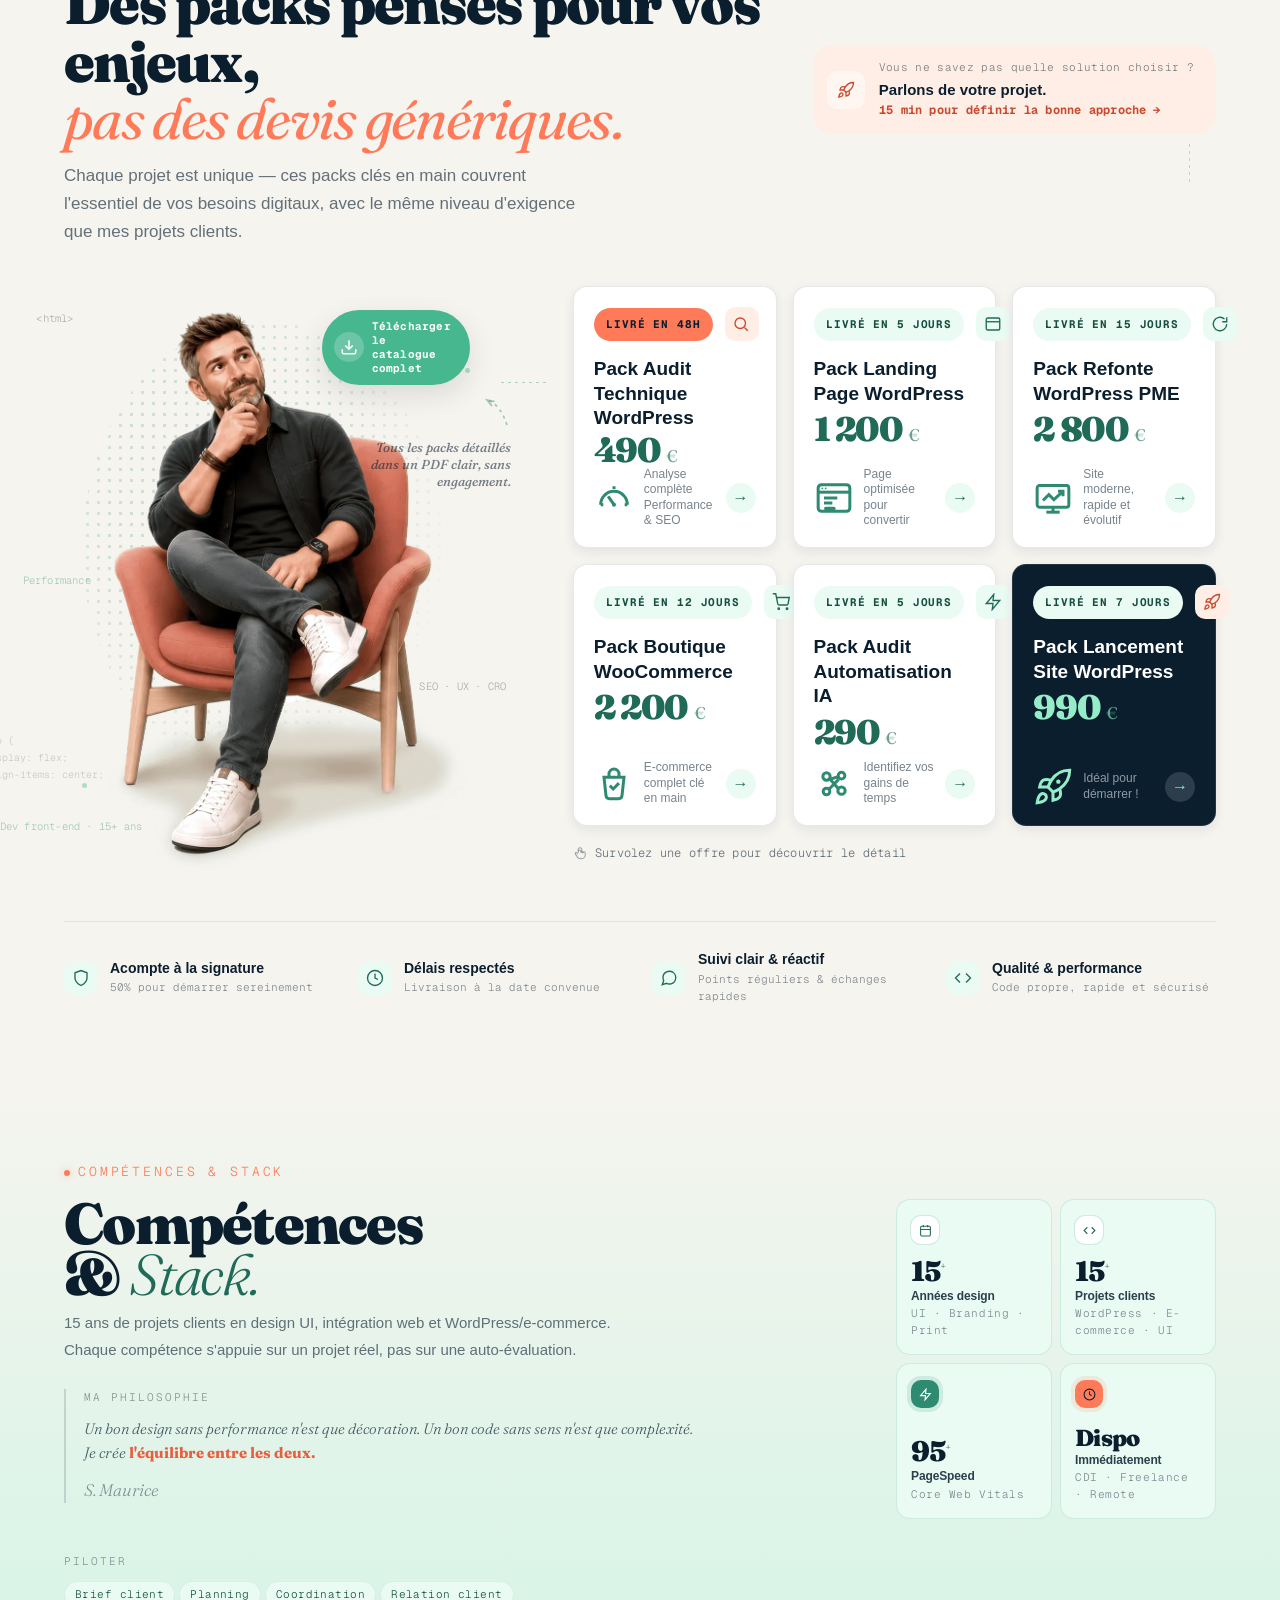
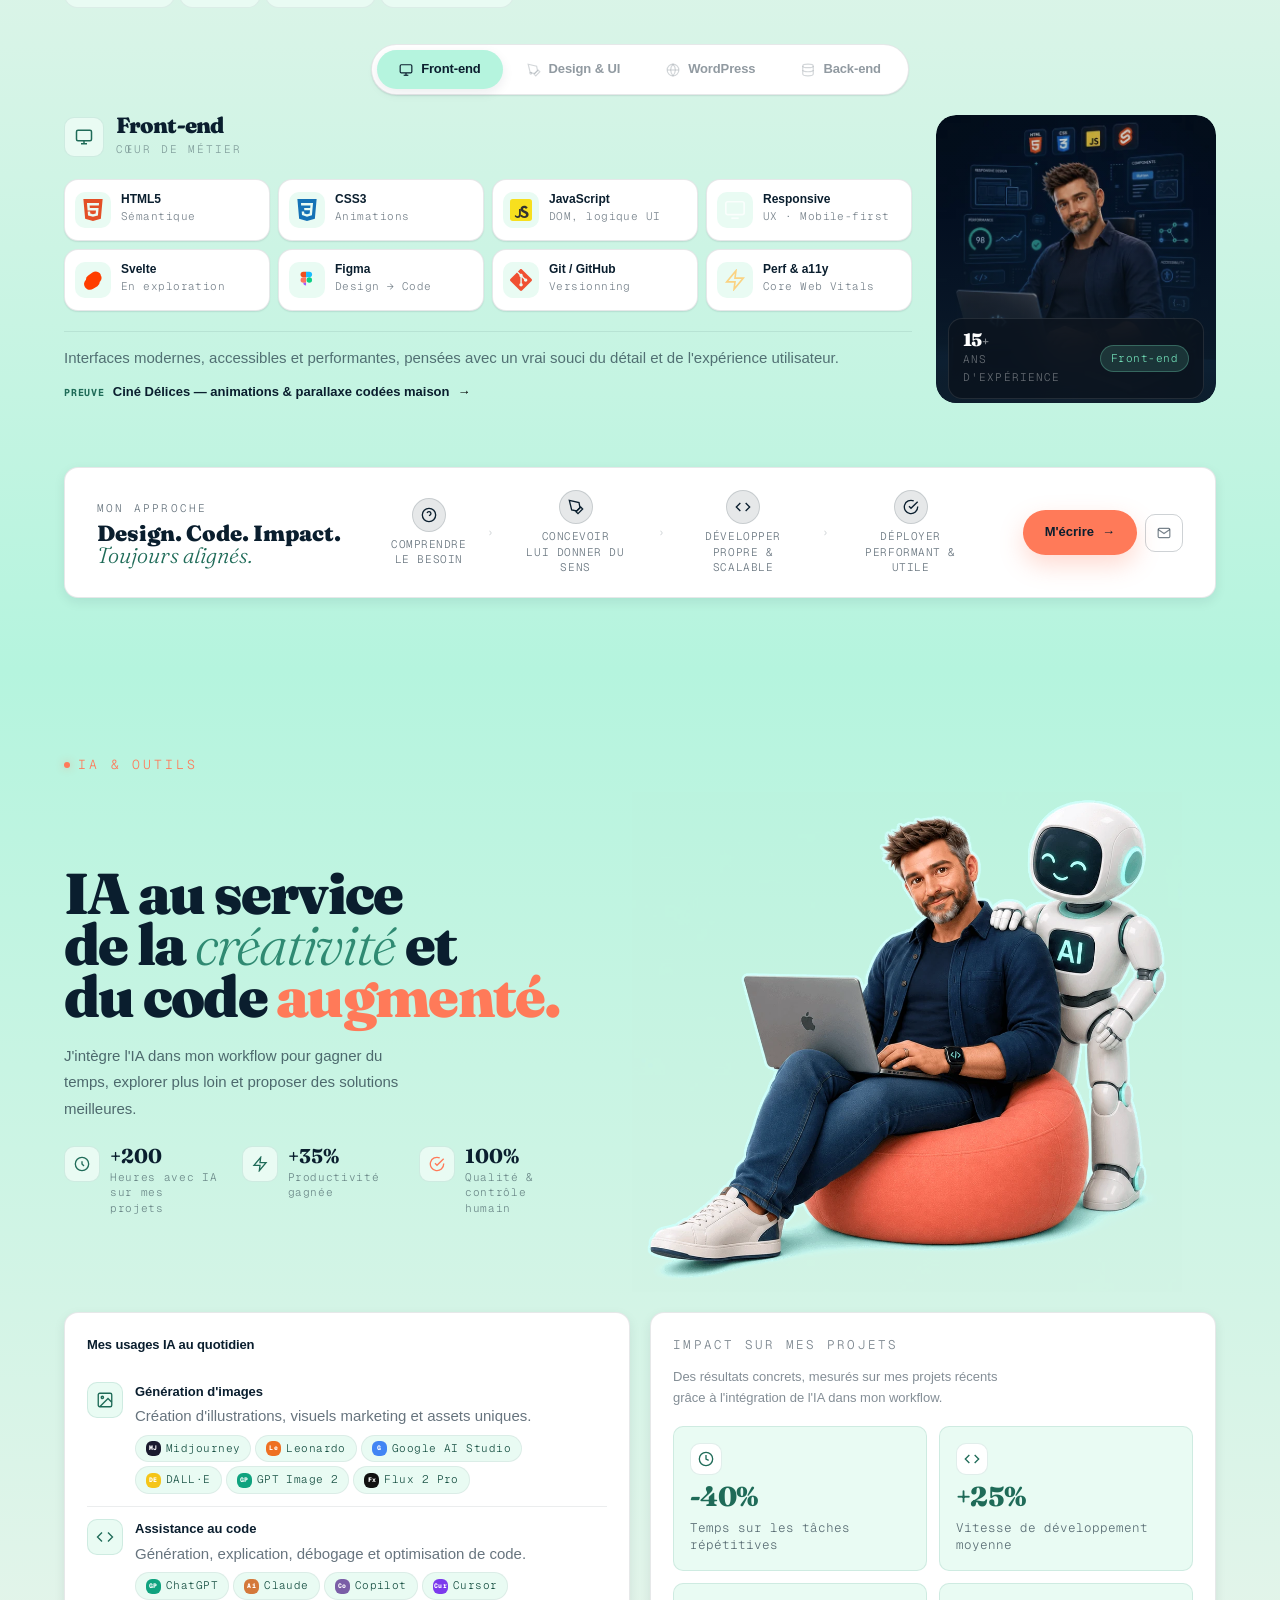
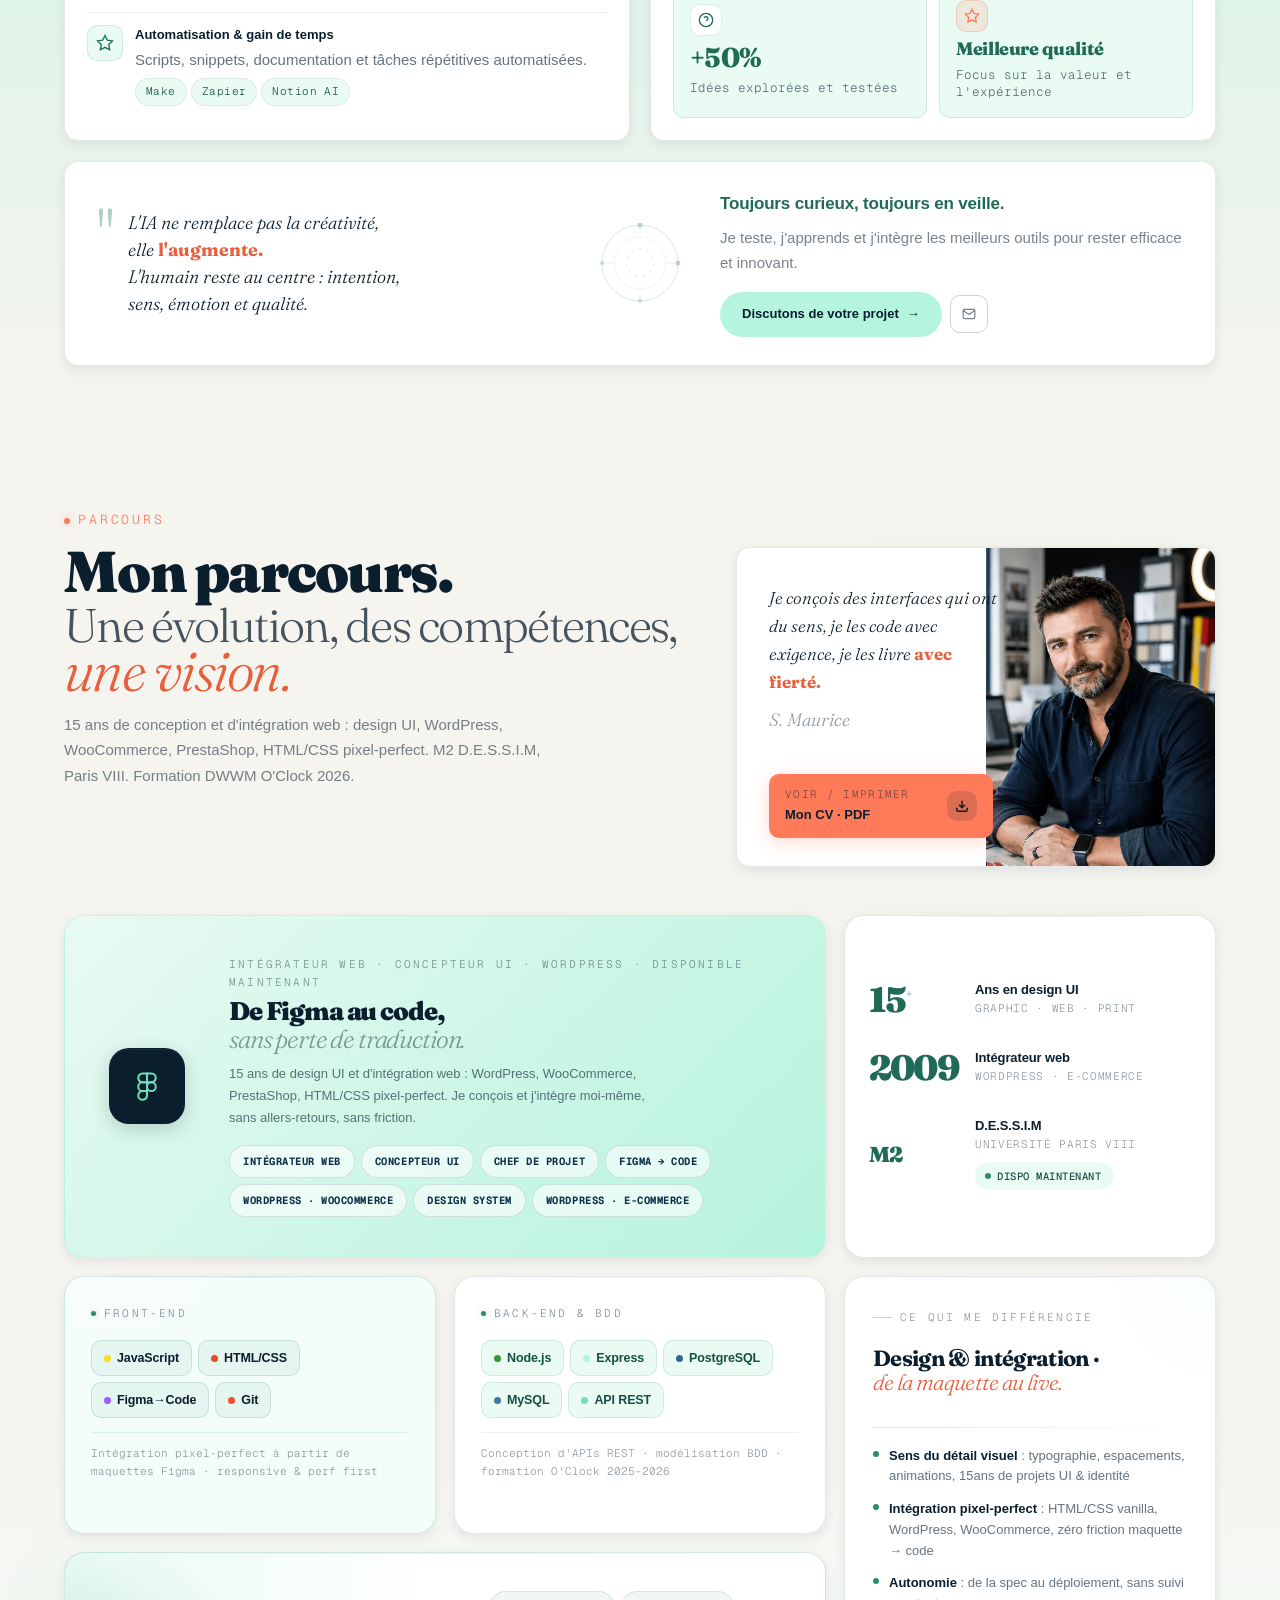
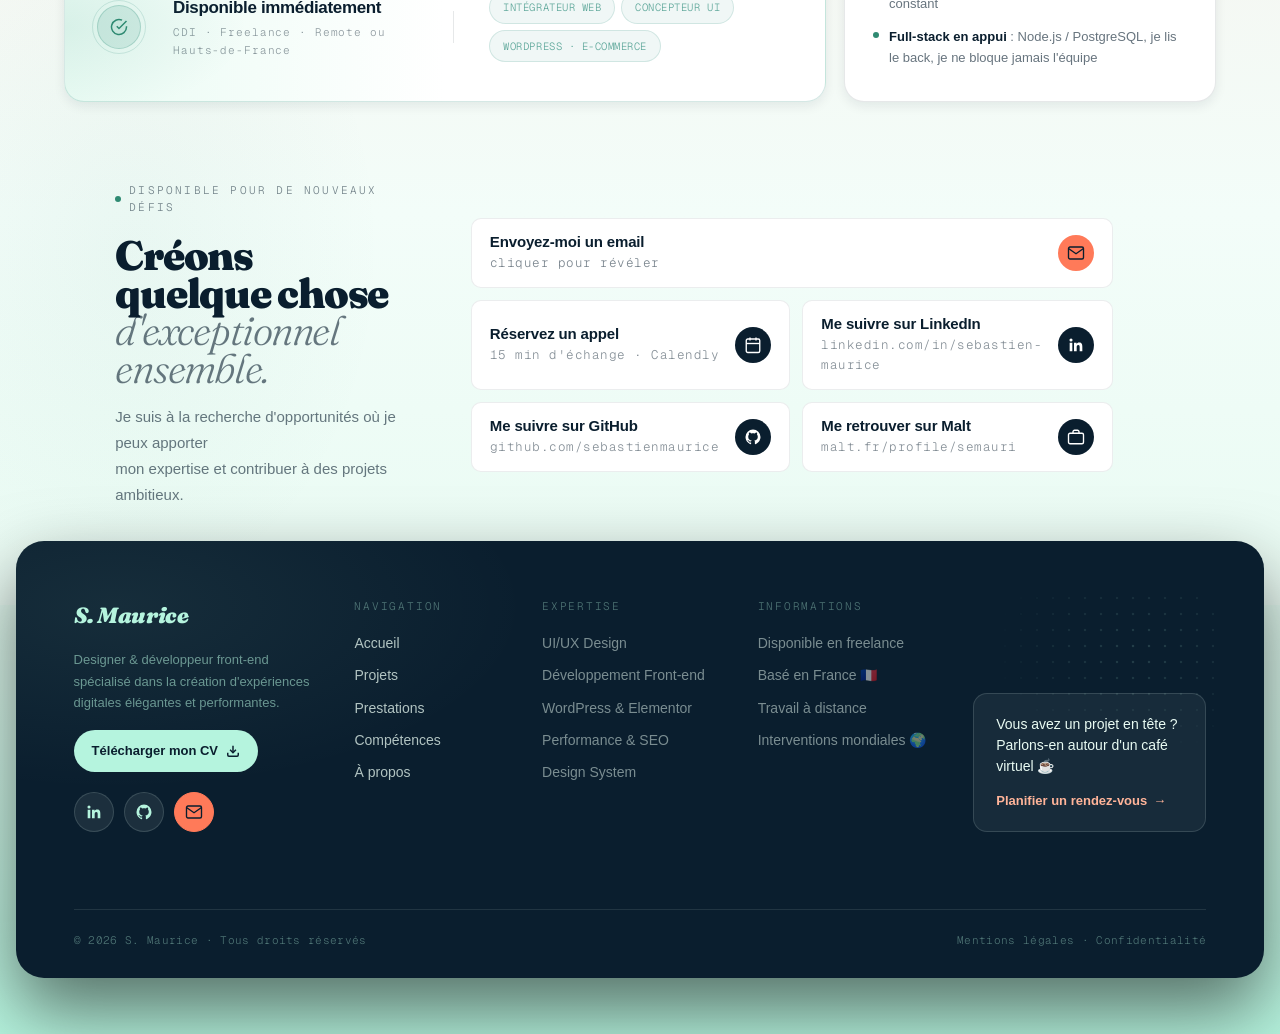
==== commit 9002b6d6: "Images responsives (hero + vignettes bento) + accessibilite 100/100 Images : - Hero (dev-front-end-i" ====
--- a/index.html
+++ b/index.html
@@ -49,9 +49,9 @@
   <a href="#contact" class="nav-cta">Me contacter <span class="cta-arrow">→</span></a>
 </nav>
 
+<main id="main-content" tabindex="-1">
 <!-- HERO -->
 <section class="hero" id="top">
-  <div id="main-content"></div>
   <div class="hero-inner">
     <div class="hero-l">
       <div class="hero-eyebrow">
@@ -92,7 +92,9 @@
 
   <img
     src="assets/img/hero/dev-front-end-integrateur-wordpress-seb-2026.webp"
-    onerror="this.src='assets/profil-seb-2026.webp'"
+    srcset="assets/img/hero/dev-front-end-integrateur-wordpress-seb-2026-480w.webp 480w, assets/img/hero/dev-front-end-integrateur-wordpress-seb-2026-768w.webp 768w, assets/img/hero/dev-front-end-integrateur-wordpress-seb-2026-1200w.webp 1200w, assets/img/hero/dev-front-end-integrateur-wordpress-seb-2026.webp 1448w"
+    sizes="(max-width: 900px) 70vw, 50vw"
+    onerror="this.removeAttribute('srcset');this.src='assets/profil-seb-2026.webp'"
     alt="Sébastien Maurice, Intégrateur Web &amp; Concepteur UI"
     class="hero-photo"
     fetchpriority="high"
@@ -251,7 +253,7 @@
         <div class="b-card b-card-project-hero" id="projet-maxilou" data-reveal>
         <div class="b-hero-chrome"><span></span><span></span><span></span></div>
         <div class="b-hero-media">
-          <img src="assets/img/cms/maxilou.webp" alt="Maxilou, aperçu du site" loading="lazy"/>
+          <img src="assets/img/cms/maxilou.webp" srcset="assets/img/cms/maxilou-480w.webp 480w, assets/img/cms/maxilou-800w.webp 800w, assets/img/cms/maxilou-1200w.webp 1200w, assets/img/cms/maxilou.webp 1774w" sizes="(max-width: 900px) 90vw, 45vw" alt="Maxilou, aperçu du site" loading="lazy"/>
         </div>
         <div class="b-hero-content">
           <div class="b-project-badge"><span class="b-project-badge-dot"></span>Projet sélectionné</div>
@@ -285,10 +287,10 @@
           <a class="b-card b-card-proj" href="https://maxilou.fr/" target="_blank" rel="noopener" style="animation-delay:.42s">
             <div class="b-proj-thumb" onclick="event.preventDefault(); event.stopPropagation(); openImgLightbox(this);">
               <span class="b-proj-zoom-icon" aria-hidden="true"><svg width="16" height="16" viewBox="0 0 24 24" fill="none" stroke="currentColor" stroke-width="2.2" stroke-linecap="round" stroke-linejoin="round"><circle cx="11" cy="11" r="7"/><line x1="21" y1="21" x2="16.65" y2="16.65"/></svg></span>
-              <img class="b-card-proj-img" src="assets/img/cms/maxilou.webp" alt="Maxilou" loading="lazy"/>
+              <img class="b-card-proj-img" src="assets/img/cms/maxilou.webp" srcset="assets/img/cms/maxilou-480w.webp 480w, assets/img/cms/maxilou-800w.webp 800w, assets/img/cms/maxilou-1200w.webp 1200w" sizes="(max-width: 640px) 92vw, (max-width: 900px) 46vw, 300px" alt="Maxilou" loading="lazy"/>
             </div>
             <div class="b-card-proj-body">
-              <h4 class="b-proj-name">Maxilou</h4>
+              <h3 class="b-proj-name">Maxilou</h3>
               <p class="b-proj-desc">Location de matériel BTP & espaces verts — catalogue et devis en ligne.</p>
               <div class="b-proj-meta">
                 <div class="b-proj-tags"><span class="b-proj-cat">BTP</span><span>WordPress</span><span>Elementor</span></div>
@@ -301,10 +303,10 @@
           <a class="b-card b-card-proj" href="https://gsti62.com/" target="_blank" rel="noopener" style="animation-delay:.48s">
             <div class="b-proj-thumb" onclick="event.preventDefault(); event.stopPropagation(); openImgLightbox(this);">
               <span class="b-proj-zoom-icon" aria-hidden="true"><svg width="16" height="16" viewBox="0 0 24 24" fill="none" stroke="currentColor" stroke-width="2.2" stroke-linecap="round" stroke-linejoin="round"><circle cx="11" cy="11" r="7"/><line x1="21" y1="21" x2="16.65" y2="16.65"/></svg></span>
-              <img class="b-card-proj-img" src="assets/img/cms/gsti62.webp" alt="GSTI62" loading="lazy"/>
+              <img class="b-card-proj-img" src="assets/img/cms/gsti62.webp" srcset="assets/img/cms/gsti62-480w.webp 480w, assets/img/cms/gsti62-800w.webp 800w, assets/img/cms/gsti62-1200w.webp 1200w" sizes="(max-width: 640px) 92vw, (max-width: 900px) 46vw, 300px" alt="GSTI62" loading="lazy"/>
             </div>
             <div class="b-card-proj-body">
-              <h4 class="b-proj-name">GSTI62</h4>
+              <h3 class="b-proj-name">GSTI62</h3>
               <p class="b-proj-desc">Migration Wix vers WordPress/WooCommerce — catalogue B2B, devis en ligne.</p>
               <div class="b-proj-meta">
                 <div class="b-proj-tags"><span class="b-proj-cat">Industrie</span><span>WordPress</span><span>WooCommerce</span></div>
@@ -317,11 +319,11 @@
           <a class="b-card b-card-proj" href="https://www.petitchateauvercourt.com/" target="_blank" rel="noopener" style="animation-delay:.54s">
             <div class="b-proj-thumb" onclick="event.preventDefault(); event.stopPropagation(); openImgLightbox(this);">
               <span class="b-proj-zoom-icon" aria-hidden="true"><svg width="16" height="16" viewBox="0 0 24 24" fill="none" stroke="currentColor" stroke-width="2.2" stroke-linecap="round" stroke-linejoin="round"><circle cx="11" cy="11" r="7"/><line x1="21" y1="21" x2="16.65" y2="16.65"/></svg></span>
-              <img class="b-card-proj-img" src="assets/img/cms/petit%20chateau%20vercourt.webp" alt="Petit Château Vercourt" loading="lazy"/>
+              <img class="b-card-proj-img" src="assets/img/cms/petit%20chateau%20vercourt.webp" srcset="assets/img/cms/petit%20chateau%20vercourt-480w.webp 480w, assets/img/cms/petit%20chateau%20vercourt-800w.webp 800w, assets/img/cms/petit%20chateau%20vercourt-1200w.webp 1200w" sizes="(max-width: 640px) 92vw, (max-width: 900px) 46vw, 300px" alt="Petit Château Vercourt" loading="lazy"/>
               <span class="b-malt-badge" aria-label="Mission trouvée via Malt"><img src="assets/img/cms/malt.webp" alt="Malt" loading="lazy"/></span>
             </div>
             <div class="b-card-proj-body">
-              <h4 class="b-proj-name">Petit Château Vercourt</h4>
+              <h3 class="b-proj-name">Petit Château Vercourt</h3>
               <p class="b-proj-desc">Chambres d'hôtes en Picardie — réservation en ligne, FR &amp; EN.</p>
               <div class="b-proj-meta">
                 <div class="b-proj-tags"><span class="b-proj-cat">Hôtellerie</span><span>WordPress</span><span>Elementor</span></div>
@@ -334,11 +336,11 @@
           <a class="b-card b-card-proj" href="https://www.palimpseste-urbain.com/" target="_blank" rel="noopener" style="animation-delay:.60s">
             <div class="b-proj-thumb" onclick="event.preventDefault(); event.stopPropagation(); openImgLightbox(this);">
               <span class="b-proj-zoom-icon" aria-hidden="true"><svg width="16" height="16" viewBox="0 0 24 24" fill="none" stroke="currentColor" stroke-width="2.2" stroke-linecap="round" stroke-linejoin="round"><circle cx="11" cy="11" r="7"/><line x1="21" y1="21" x2="16.65" y2="16.65"/></svg></span>
-              <img class="b-card-proj-img" src="assets/img/cms/Palimpseste%20Urbain.webp" alt="Palimpseste Urbain" loading="lazy"/>
+              <img class="b-card-proj-img" src="assets/img/cms/Palimpseste%20Urbain.webp" srcset="assets/img/cms/Palimpseste%20Urbain-480w.webp 480w, assets/img/cms/Palimpseste%20Urbain-800w.webp 800w, assets/img/cms/Palimpseste%20Urbain-1200w.webp 1200w" sizes="(max-width: 640px) 92vw, (max-width: 900px) 46vw, 300px" alt="Palimpseste Urbain" loading="lazy"/>
               <span class="b-malt-badge" aria-label="Mission trouvée via Malt"><img src="assets/img/cms/malt.webp" alt="Malt" loading="lazy"/></span>
             </div>
             <div class="b-card-proj-body">
-              <h4 class="b-proj-name">Palimpseste Urbain</h4>
+              <h3 class="b-proj-name">Palimpseste Urbain</h3>
               <p class="b-proj-desc">Agence d'architecture &amp; urbanisme — refonte complète, SEO.</p>
               <div class="b-proj-meta">
                 <div class="b-proj-tags"><span class="b-proj-cat">Architecture</span><span>WordPress</span><span>SEO</span></div>
@@ -351,10 +353,10 @@
           <a class="b-card b-card-proj" href="https://onaturel.eu/" target="_blank" rel="noopener" style="animation-delay:.66s">
             <div class="b-proj-thumb" onclick="event.preventDefault(); event.stopPropagation(); openImgLightbox(this);">
               <span class="b-proj-zoom-icon" aria-hidden="true"><svg width="16" height="16" viewBox="0 0 24 24" fill="none" stroke="currentColor" stroke-width="2.2" stroke-linecap="round" stroke-linejoin="round"><circle cx="11" cy="11" r="7"/><line x1="21" y1="21" x2="16.65" y2="16.65"/></svg></span>
-              <img class="b-card-proj-img" src="assets/img/cms/onaturel.webp" alt="Ô Natur'el" loading="lazy"/>
+              <img class="b-card-proj-img" src="assets/img/cms/onaturel.webp" srcset="assets/img/cms/onaturel-480w.webp 480w, assets/img/cms/onaturel-800w.webp 800w, assets/img/cms/onaturel-1200w.webp 1200w" sizes="(max-width: 640px) 92vw, (max-width: 900px) 46vw, 300px" alt="Ô Natur'el" loading="lazy"/>
             </div>
             <div class="b-card-proj-body">
-              <h4 class="b-proj-name">Ô Natur'el</h4>
+              <h3 class="b-proj-name">Ô Natur'el</h3>
               <p class="b-proj-desc">Naturopathe &amp; hypnothérapeute — RDV en ligne, boutique intégrée.</p>
               <div class="b-proj-meta">
                 <div class="b-proj-tags"><span class="b-proj-cat">Bien-être</span><span>WordPress</span><span>Divi</span></div>
@@ -368,10 +370,10 @@
             <div class="b-proj-thumb" onclick="event.preventDefault(); event.stopPropagation(); openImgLightbox(this);">
               <span class="b-proj-flagship-badge">★ Projet phare</span>
               <span class="b-proj-zoom-icon" aria-hidden="true"><svg width="16" height="16" viewBox="0 0 24 24" fill="none" stroke="currentColor" stroke-width="2.2" stroke-linecap="round" stroke-linejoin="round"><circle cx="11" cy="11" r="7"/><line x1="21" y1="21" x2="16.65" y2="16.65"/></svg></span>
-              <img class="b-card-proj-img" src="assets/img/front-back/cine-delices/couverture-cine-delices.webp" alt="Ciné Délices" loading="lazy"/>
+              <img class="b-card-proj-img" src="assets/img/front-back/cine-delices/couverture-cine-delices.webp" srcset="assets/img/front-back/cine-delices/couverture-cine-delices-480w.webp 480w, assets/img/front-back/cine-delices/couverture-cine-delices-800w.webp 800w, assets/img/front-back/cine-delices/couverture-cine-delices-1200w.webp 1200w" sizes="(max-width: 640px) 92vw, (max-width: 900px) 46vw, 300px" alt="Ciné Délices" loading="lazy"/>
             </div>
             <div class="b-card-proj-body">
-              <h4 class="b-proj-name">Ciné Délices</h4>
+              <h3 class="b-proj-name">Ciné Délices</h3>
               <p class="b-proj-desc">Découverte de films &amp; séries avec recommandations personnalisées.</p>
               <div class="b-proj-meta">
                 <div class="b-proj-tags"><span class="b-proj-cat">Créatif · Full Stack</span><span>Node.js</span><span>PostgreSQL</span></div>
@@ -384,10 +386,10 @@
           <a class="b-card b-card-proj" href="https://www.galaxy-uniforme.com/" target="_blank" rel="noopener" style="animation-delay:.84s">
             <div class="b-proj-thumb" onclick="event.preventDefault(); event.stopPropagation(); openImgLightbox(this);">
               <span class="b-proj-zoom-icon" aria-hidden="true"><svg width="16" height="16" viewBox="0 0 24 24" fill="none" stroke="currentColor" stroke-width="2.2" stroke-linecap="round" stroke-linejoin="round"><circle cx="11" cy="11" r="7"/><line x1="21" y1="21" x2="16.65" y2="16.65"/></svg></span>
-              <img class="b-card-proj-img" src="assets/img/cms/galaxy%20uniforme.webp" alt="Galaxy Uniforme" loading="lazy"/>
+              <img class="b-card-proj-img" src="assets/img/cms/galaxy%20uniforme.webp" srcset="assets/img/cms/galaxy%20uniforme-480w.webp 480w, assets/img/cms/galaxy%20uniforme-800w.webp 800w, assets/img/cms/galaxy%20uniforme-1200w.webp 1200w" sizes="(max-width: 640px) 92vw, (max-width: 900px) 46vw, 300px" alt="Galaxy Uniforme" loading="lazy"/>
             </div>
             <div class="b-card-proj-body">
-              <h4 class="b-proj-name">Galaxy Uniforme</h4>
+              <h3 class="b-proj-name">Galaxy Uniforme</h3>
               <p class="b-proj-desc">E-commerce vêtements pro &amp; sécurité — catalogue multi-gammes.</p>
               <div class="b-proj-meta">
                 <div class="b-proj-tags"><span class="b-proj-cat">E-commerce</span><span>PrestaShop</span><span>SEO</span></div>
@@ -400,11 +402,11 @@
           <a class="b-card b-card-proj" href="https://alternativ-uniforme.fr/" target="_blank" rel="noopener" style="animation-delay:.9s">
             <div class="b-proj-thumb" onclick="event.preventDefault(); event.stopPropagation(); openImgLightbox(this);">
               <span class="b-proj-zoom-icon" aria-hidden="true"><svg width="16" height="16" viewBox="0 0 24 24" fill="none" stroke="currentColor" stroke-width="2.2" stroke-linecap="round" stroke-linejoin="round"><circle cx="11" cy="11" r="7"/><line x1="21" y1="21" x2="16.65" y2="16.65"/></svg></span>
-              <img class="b-card-proj-img" src="assets/img/cms/Alternativ%20Uniforme.webp" alt="Alternativ' Uniforme" loading="lazy"/>
+              <img class="b-card-proj-img" src="assets/img/cms/Alternativ%20Uniforme.webp" srcset="assets/img/cms/Alternativ%20Uniforme-480w.webp 480w, assets/img/cms/Alternativ%20Uniforme-800w.webp 800w, assets/img/cms/Alternativ%20Uniforme-1200w.webp 1200w" sizes="(max-width: 640px) 92vw, (max-width: 900px) 46vw, 300px" alt="Alternativ' Uniforme" loading="lazy"/>
               <span class="b-malt-badge" aria-label="Mission trouvée via Malt"><img src="assets/img/cms/malt.webp" alt="Malt" loading="lazy"/></span>
             </div>
             <div class="b-card-proj-body">
-              <h4 class="b-proj-name">Alternativ' Uniforme</h4>
+              <h3 class="b-proj-name">Alternativ' Uniforme</h3>
               <p class="b-proj-desc">PME vêtements pro — 100+ clients, 10 000 uniformes/an.</p>
               <div class="b-proj-meta">
                 <div class="b-proj-tags"><span class="b-proj-cat">E-commerce</span><span>WooCommerce</span><span>PrestaShop</span></div>
@@ -417,10 +419,10 @@
           <a class="b-card b-card-proj" href="https://www.pano-douai.fr/" target="_blank" rel="noopener" style="animation-delay:.96s">
             <div class="b-proj-thumb" onclick="event.preventDefault(); event.stopPropagation(); openImgLightbox(this);">
               <span class="b-proj-zoom-icon" aria-hidden="true"><svg width="16" height="16" viewBox="0 0 24 24" fill="none" stroke="currentColor" stroke-width="2.2" stroke-linecap="round" stroke-linejoin="round"><circle cx="11" cy="11" r="7"/><line x1="21" y1="21" x2="16.65" y2="16.65"/></svg></span>
-              <img class="b-card-proj-img" src="assets/img/cms/pano-douai.webp" alt="PANO Group Sign'Service" loading="lazy"/>
+              <img class="b-card-proj-img" src="assets/img/cms/pano-douai.webp" srcset="assets/img/cms/pano-douai-480w.webp 480w, assets/img/cms/pano-douai-800w.webp 800w, assets/img/cms/pano-douai-1200w.webp 1200w" sizes="(max-width: 640px) 92vw, (max-width: 900px) 46vw, 300px" alt="PANO Group Sign'Service" loading="lazy"/>
             </div>
             <div class="b-card-proj-body">
-              <h4 class="b-proj-name">PANO Sign'Service</h4>
+              <h3 class="b-proj-name">PANO Sign'Service</h3>
               <p class="b-proj-desc">Refonte WordPress Elementor — vitrine &amp; e-commerce signalétique.</p>
               <div class="b-proj-meta">
                 <div class="b-proj-tags"><span class="b-proj-cat">Signalétique</span><span>WordPress</span><span>WooCommerce</span></div>
@@ -887,7 +889,7 @@
           </div>
           <div class="skill-tab-right">
             <div class="skill-tab-img-wrap">
-              <img src="assets/img/cms/maxilou.webp" alt="Maxilou, projet WordPress/WooCommerce" loading="lazy"/>
+              <img src="assets/img/cms/maxilou.webp" srcset="assets/img/cms/maxilou-480w.webp 480w, assets/img/cms/maxilou-800w.webp 800w, assets/img/cms/maxilou-1200w.webp 1200w" sizes="(max-width: 900px) 90vw, 40vw" alt="Maxilou, projet WordPress/WooCommerce" loading="lazy"/>
               <div class="skill-tab-widget">
                 <div class="skill-tab-widget-body"><div class="skill-tab-widget-val">15<span style="font-size:.7em;opacity:.5">+</span></div><div class="skill-tab-widget-lbl">Projets clients</div></div>
                 <span class="skill-tab-widget-tag" style="background:rgba(114,223,184,.16);color:#72dfb8;border:1px solid rgba(114,223,184,.3)">WordPress</span>
@@ -1117,6 +1119,7 @@
   </div>
   </div>
 </section>
+</main>
 
 <!-- FOOTER -->
 <footer class="site-footer" data-reveal>
--- a/css/style.css
+++ b/css/style.css
@@ -3146,7 +3146,8 @@
   font-size: 0.6875rem;
   letter-spacing: 0.2em;
   text-transform: uppercase;
-  color: rgba(10, 30, 46, 0.45);
+  /* 0.45 -> 0.62 : contraste insuffisant sur fond blanc (2.86:1, cible WCAG AA 4.5:1) */
+  color: rgba(10, 30, 46, 0.62);
   margin-bottom: 5px;
 }
 .approach-title {
@@ -3159,7 +3160,9 @@
 .approach-title em {
   font-style: italic;
   font-weight: 300;
-  color: var(--green-accent);
+  /* --green-accent (mint-600) = 4.2:1 sur blanc, sous la cible WCAG AA 4.5:1 ;
+     mint-700 (deja utilise ailleurs sur le site) passe a 6.36:1 */
+  color: var(--mint-700);
 }
 .approach-steps {
   display: flex;
@@ -3189,7 +3192,8 @@
   font-size: 0.6875rem;
   letter-spacing: 0.05em;
   text-transform: uppercase;
-  color: rgba(10, 30, 46, 0.5);
+  /* 0.5 -> 0.62 : contraste insuffisant sur fond blanc (3.29:1, cible WCAG AA 4.5:1) */
+  color: rgba(10, 30, 46, 0.62);
   text-align: center;
   line-height: 1.4;
 }
@@ -7448,7 +7452,8 @@
   font-family: var(--f-mono);
   font-size: 0.75rem;
   letter-spacing: 0.02em;
-  color: rgba(10, 30, 46, 0.45);
+  /* 0.45 -> 0.63 : contraste insuffisant sur fond paper (2.8:1, cible WCAG AA 4.5:1) */
+  color: rgba(10, 30, 46, 0.63);
 }
 .prest-hint svg { opacity: 0.6; flex-shrink: 0; }
 
